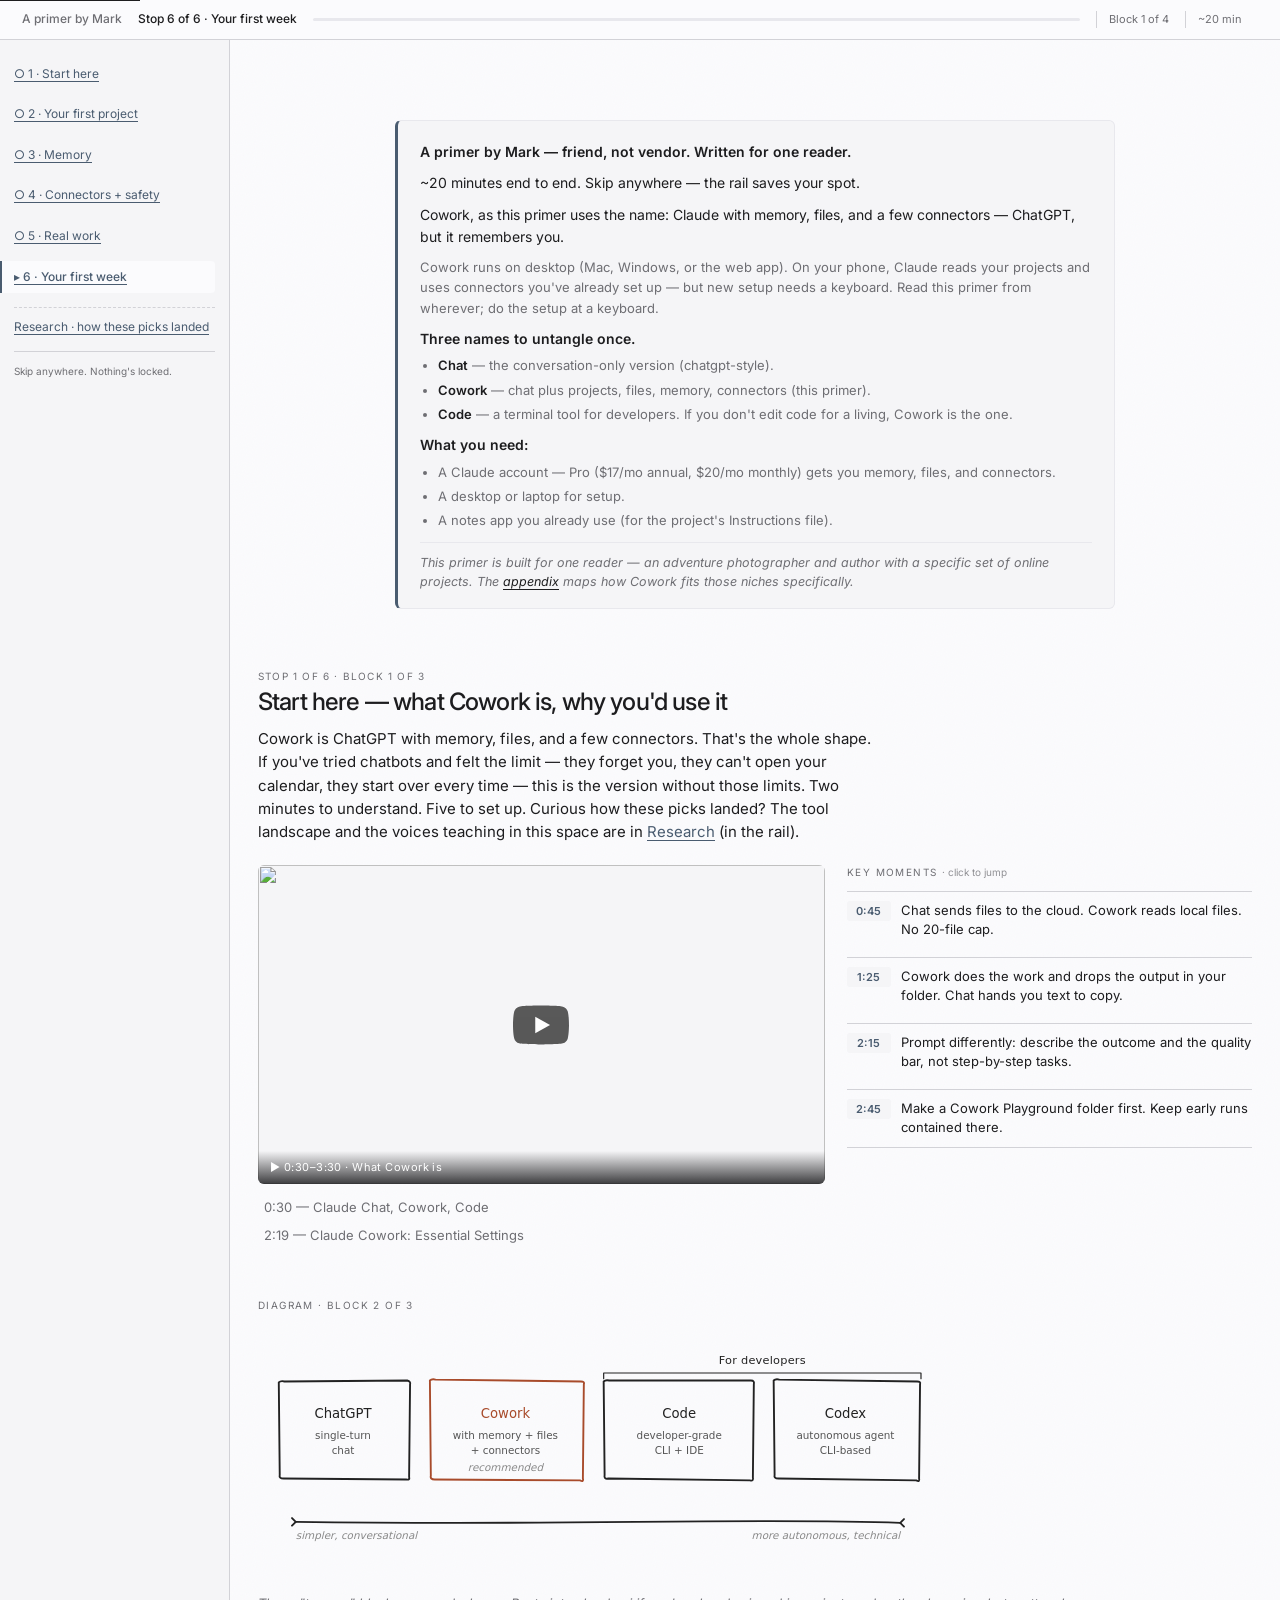
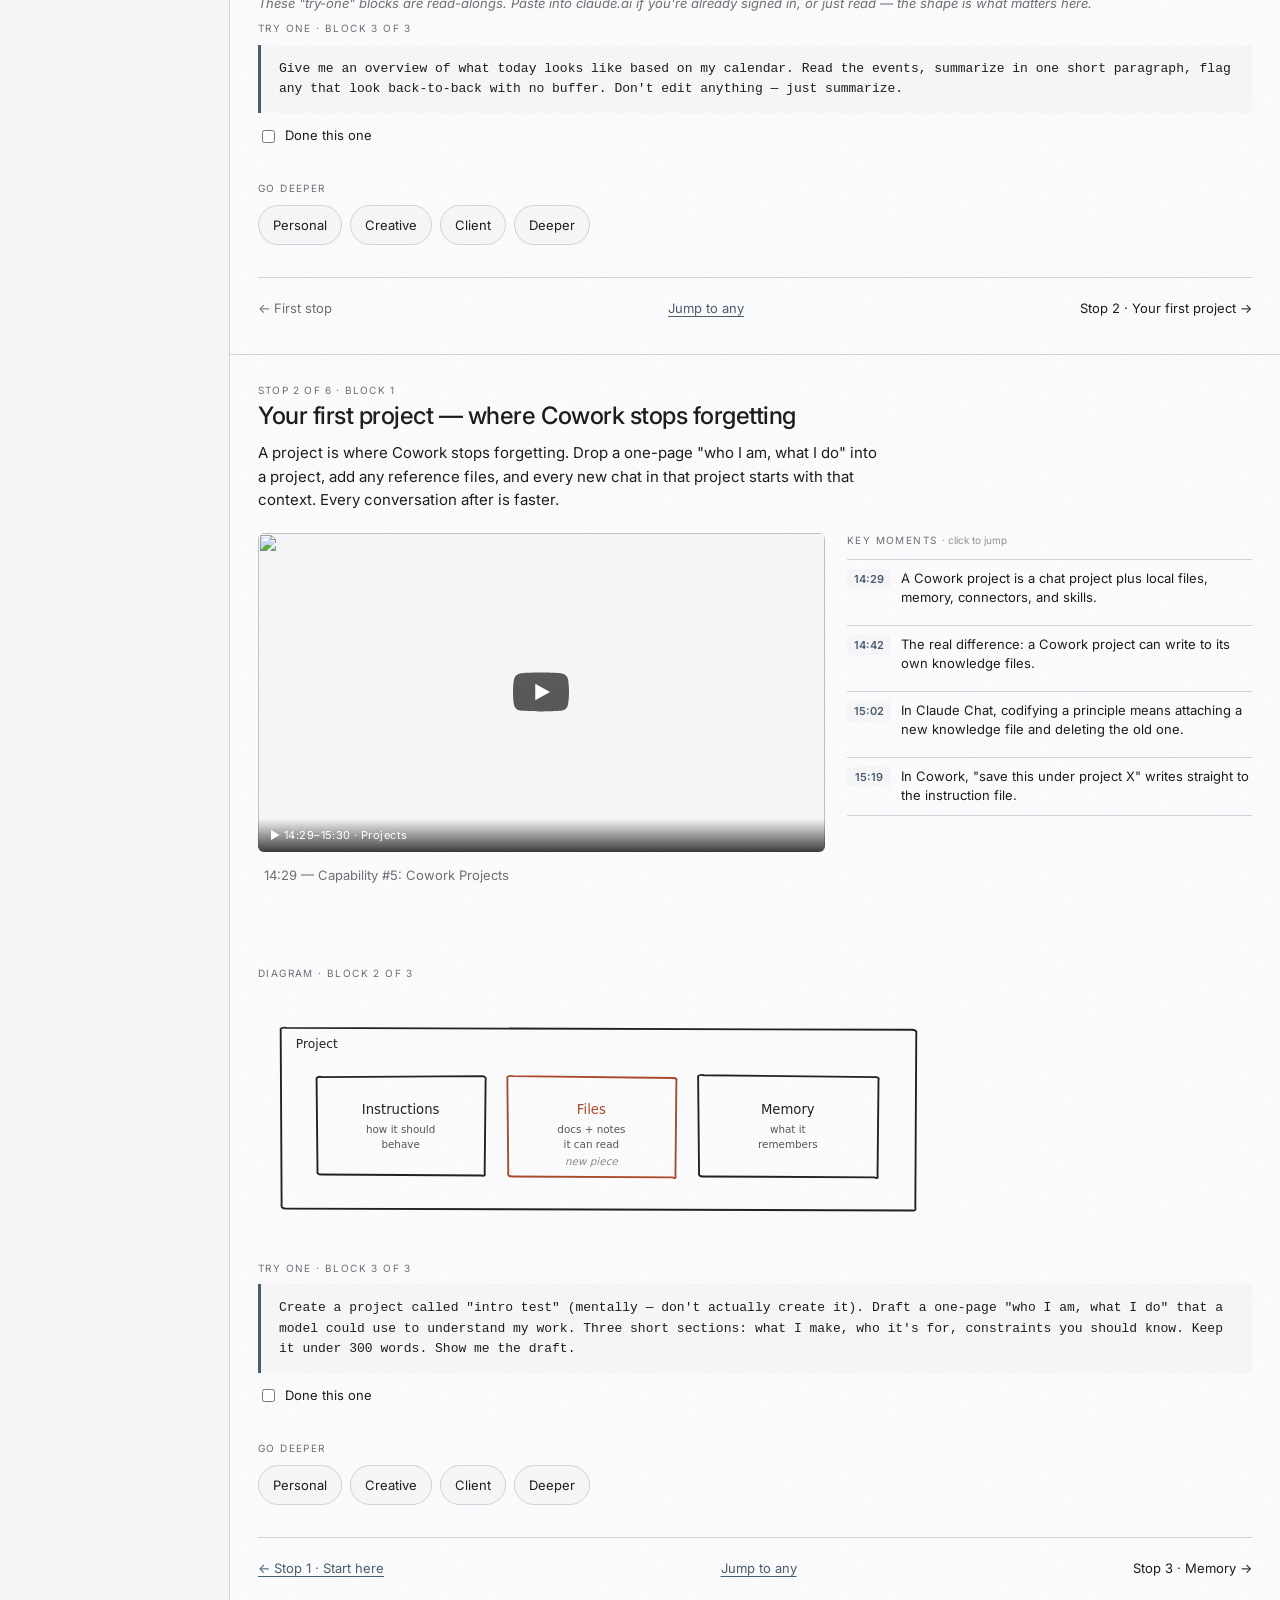
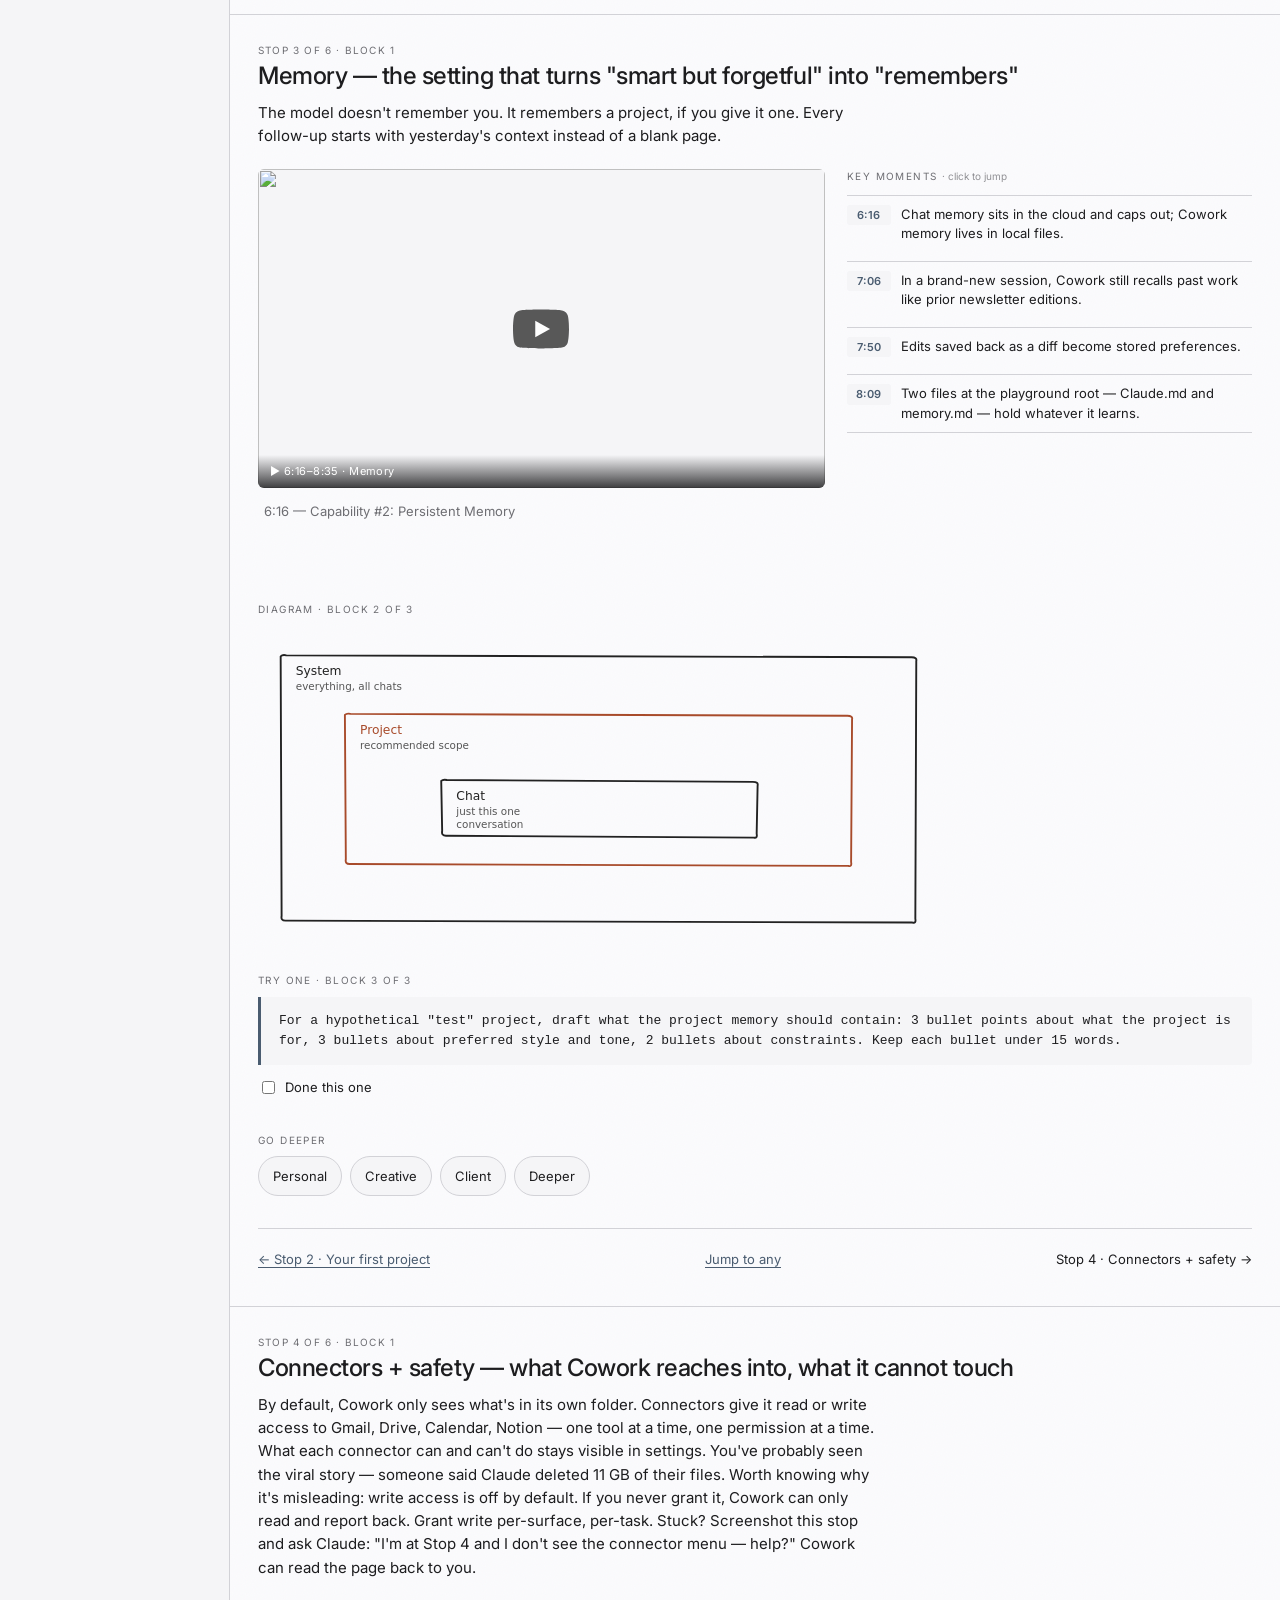
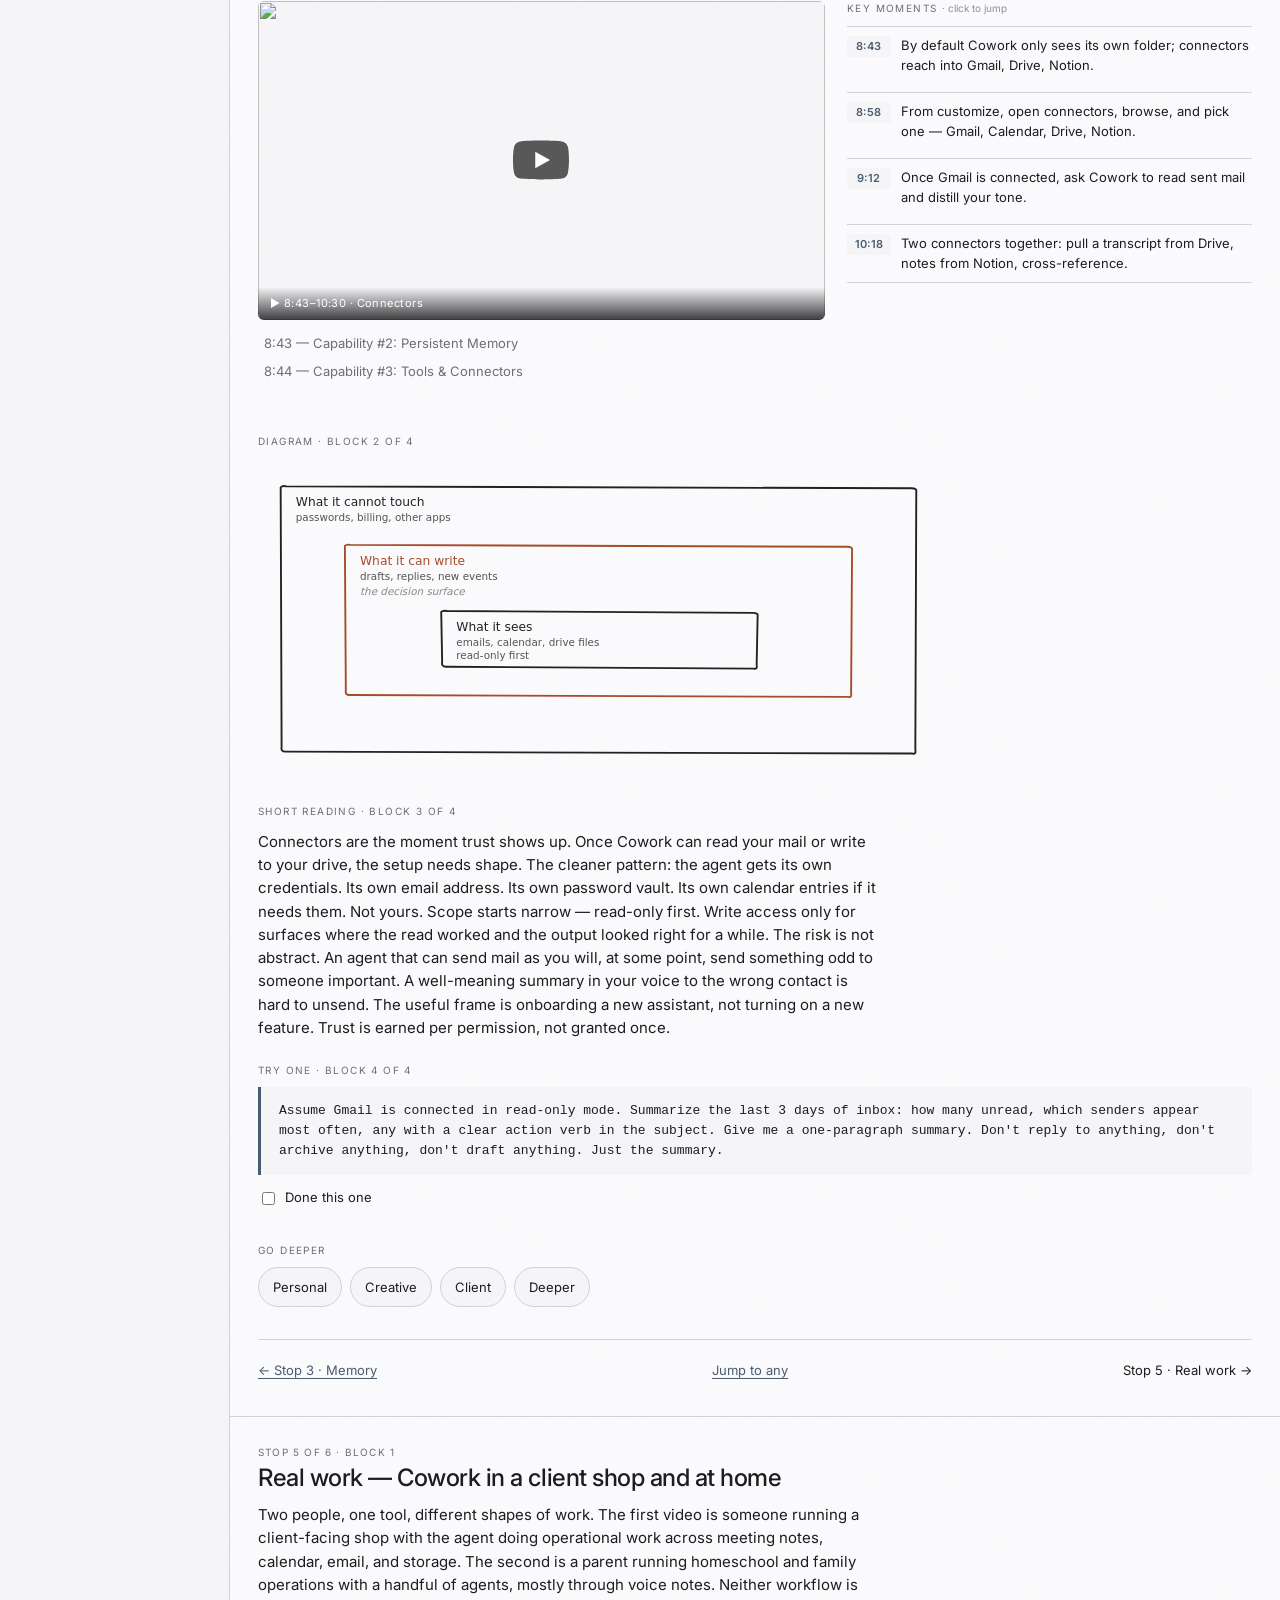
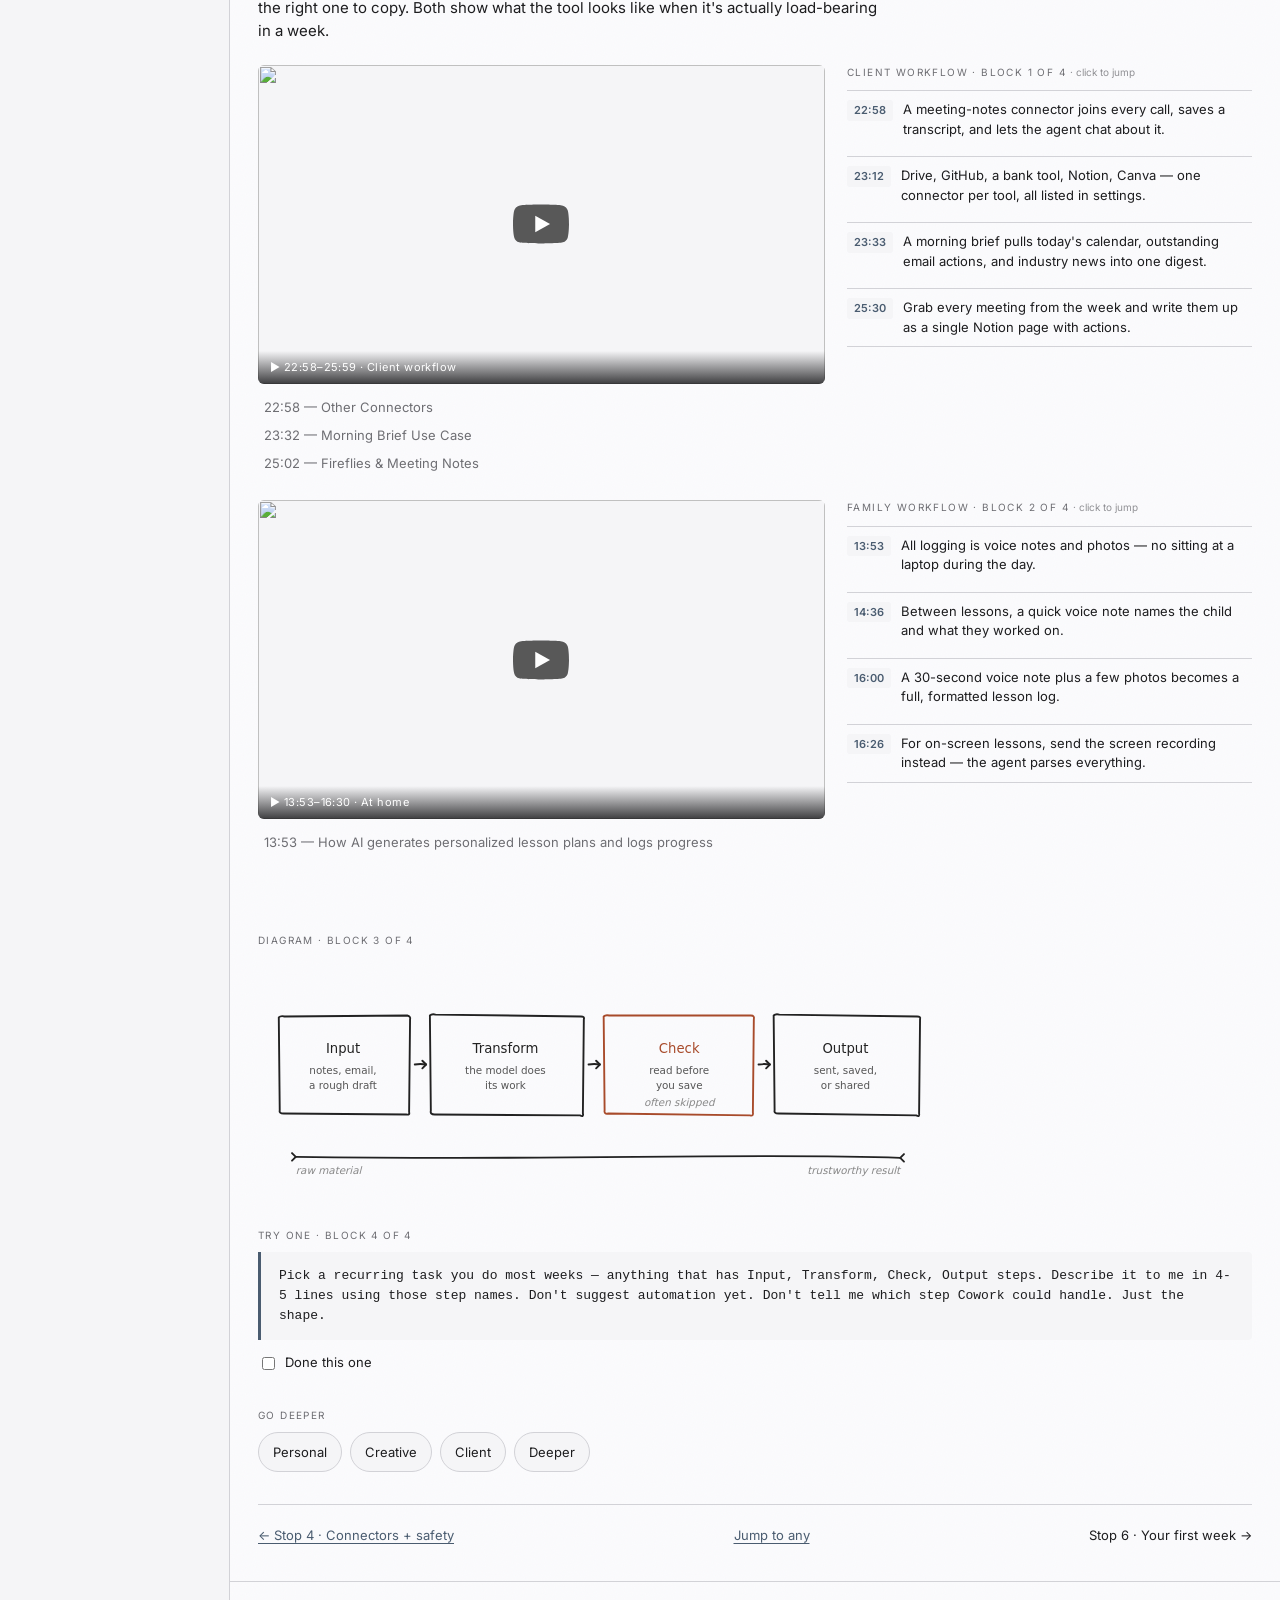
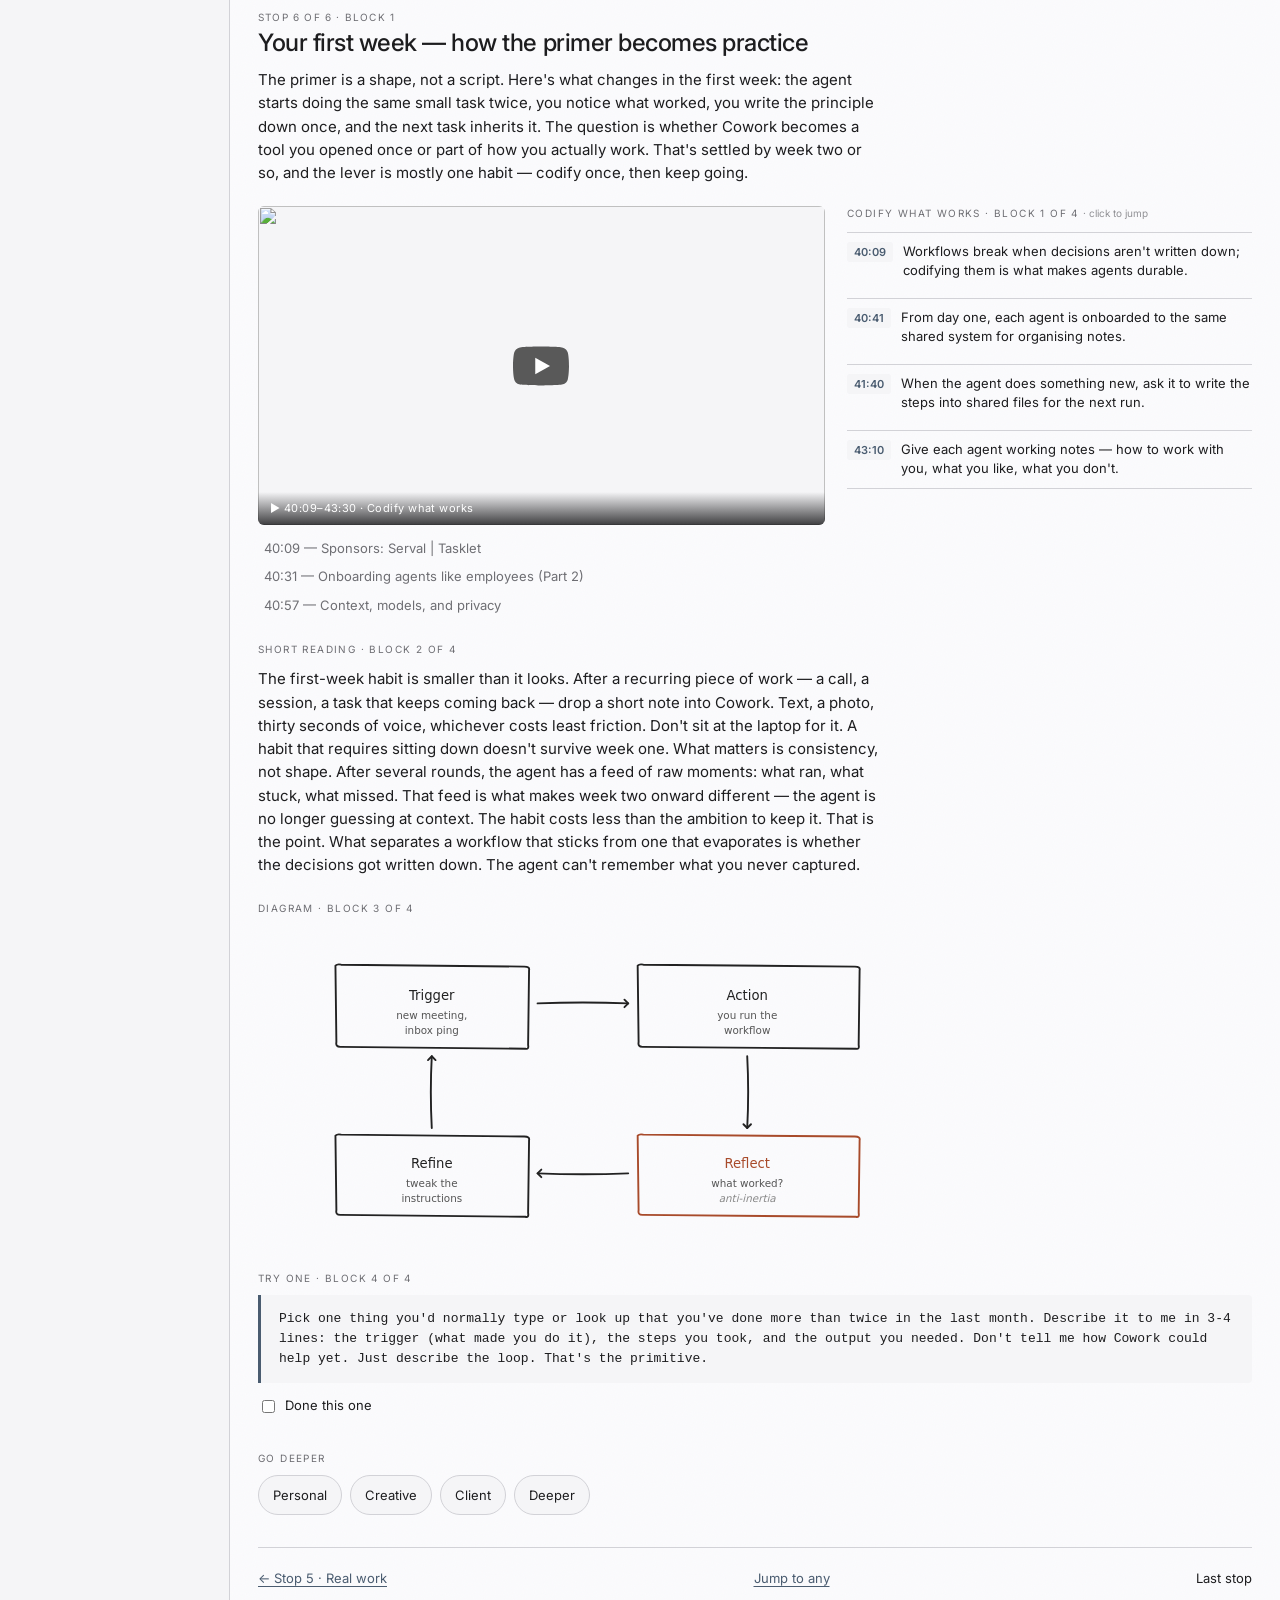
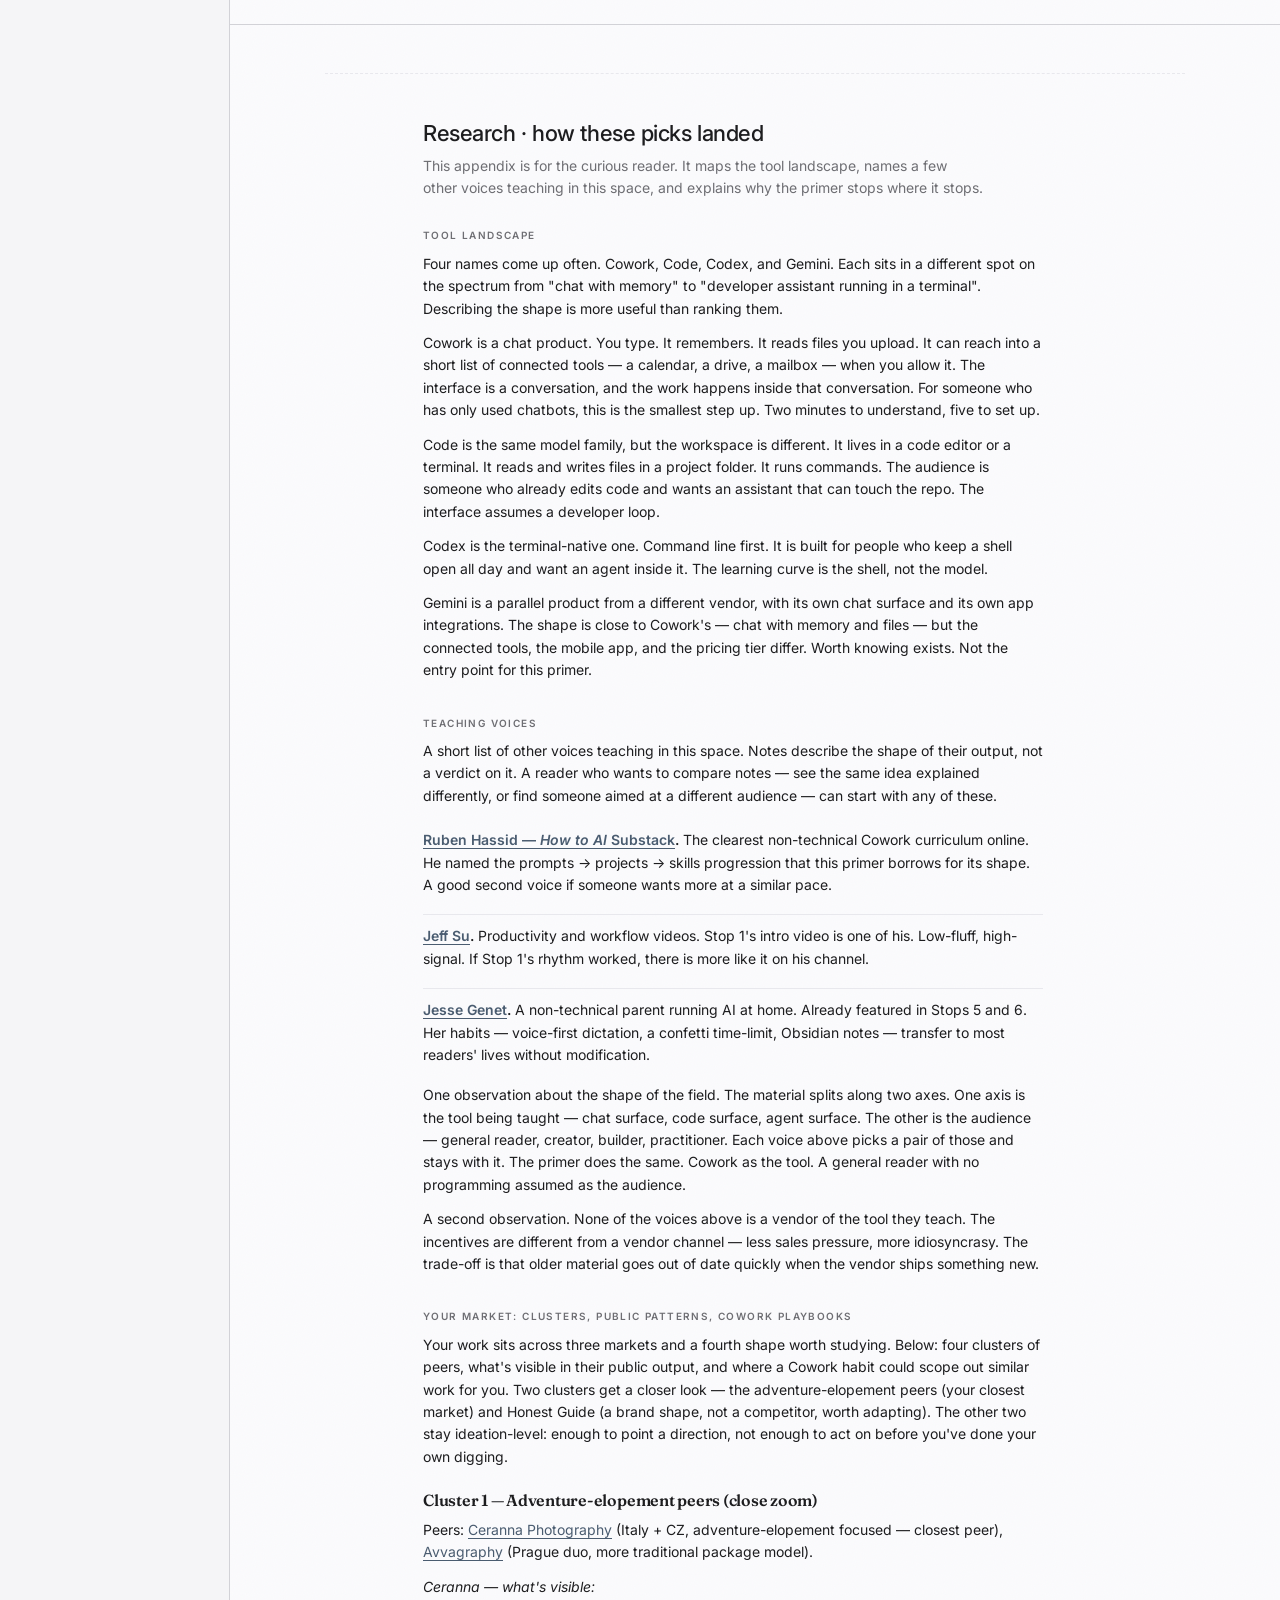
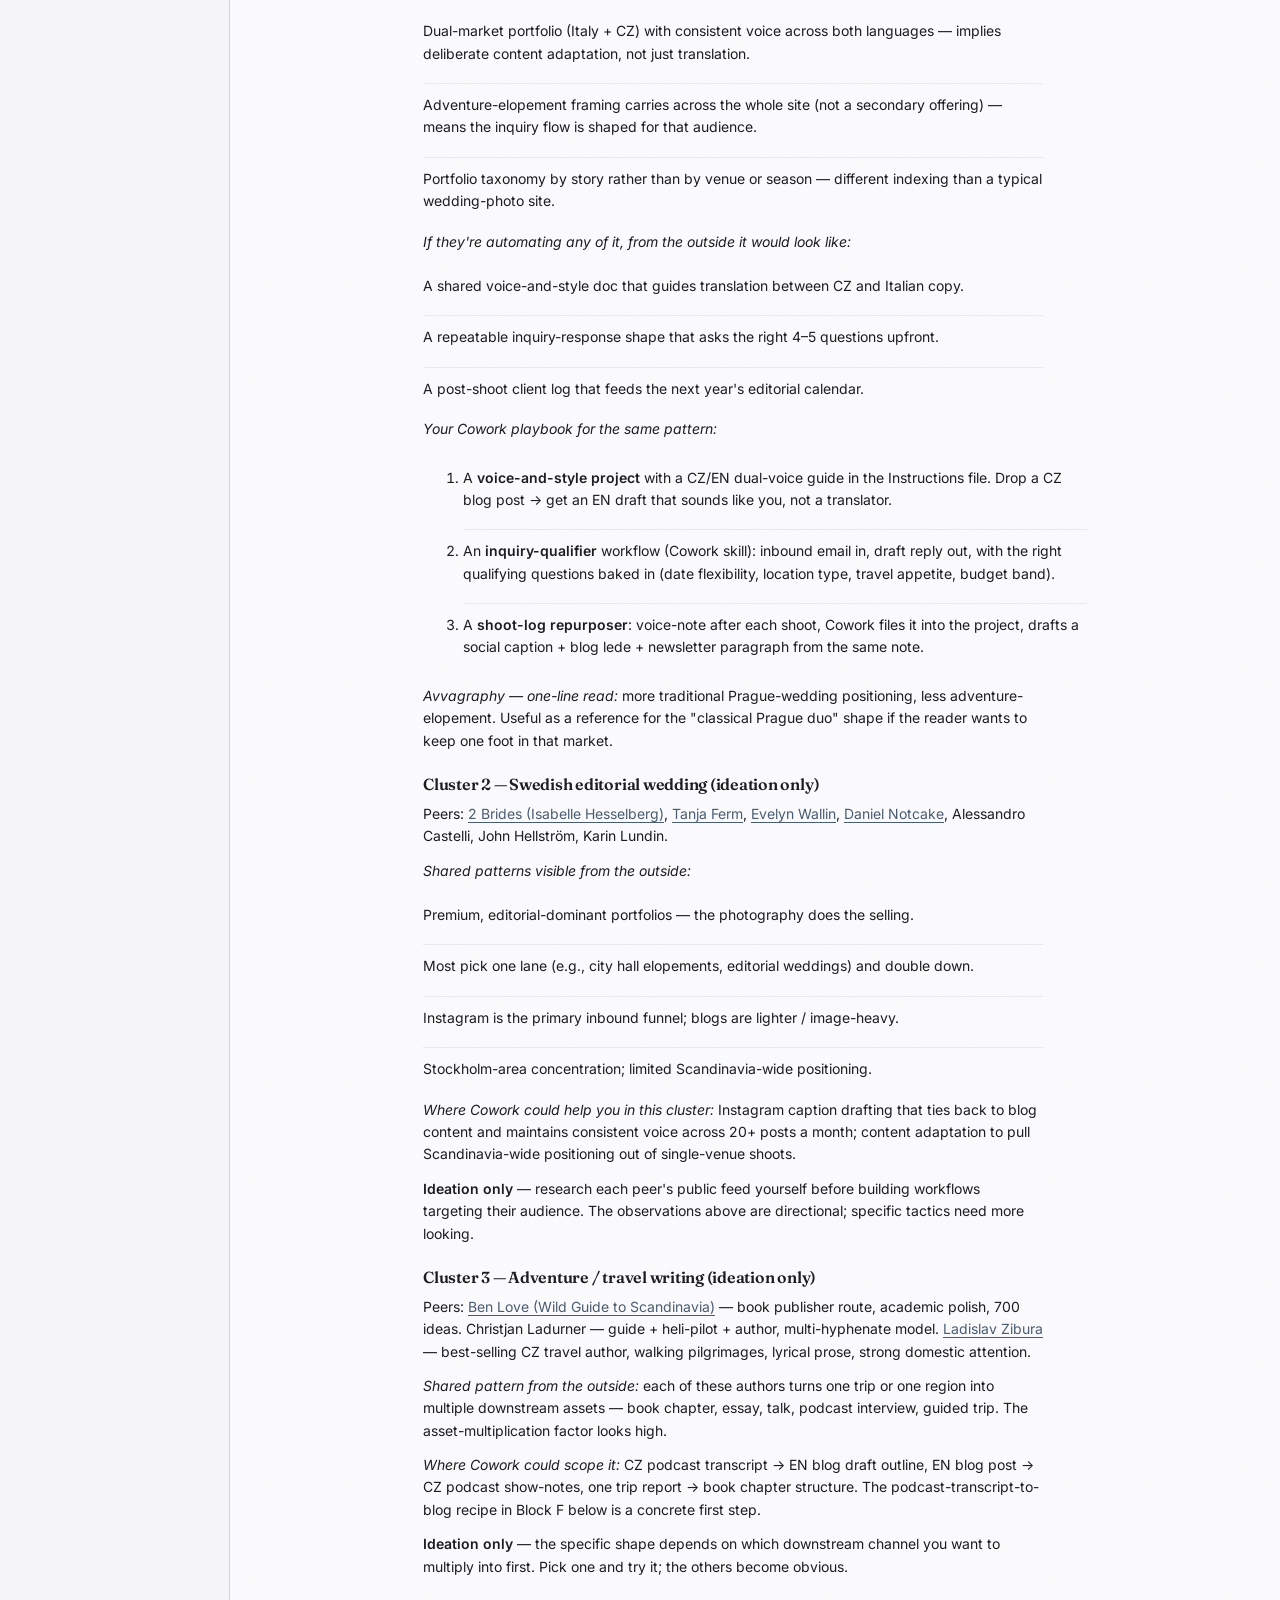
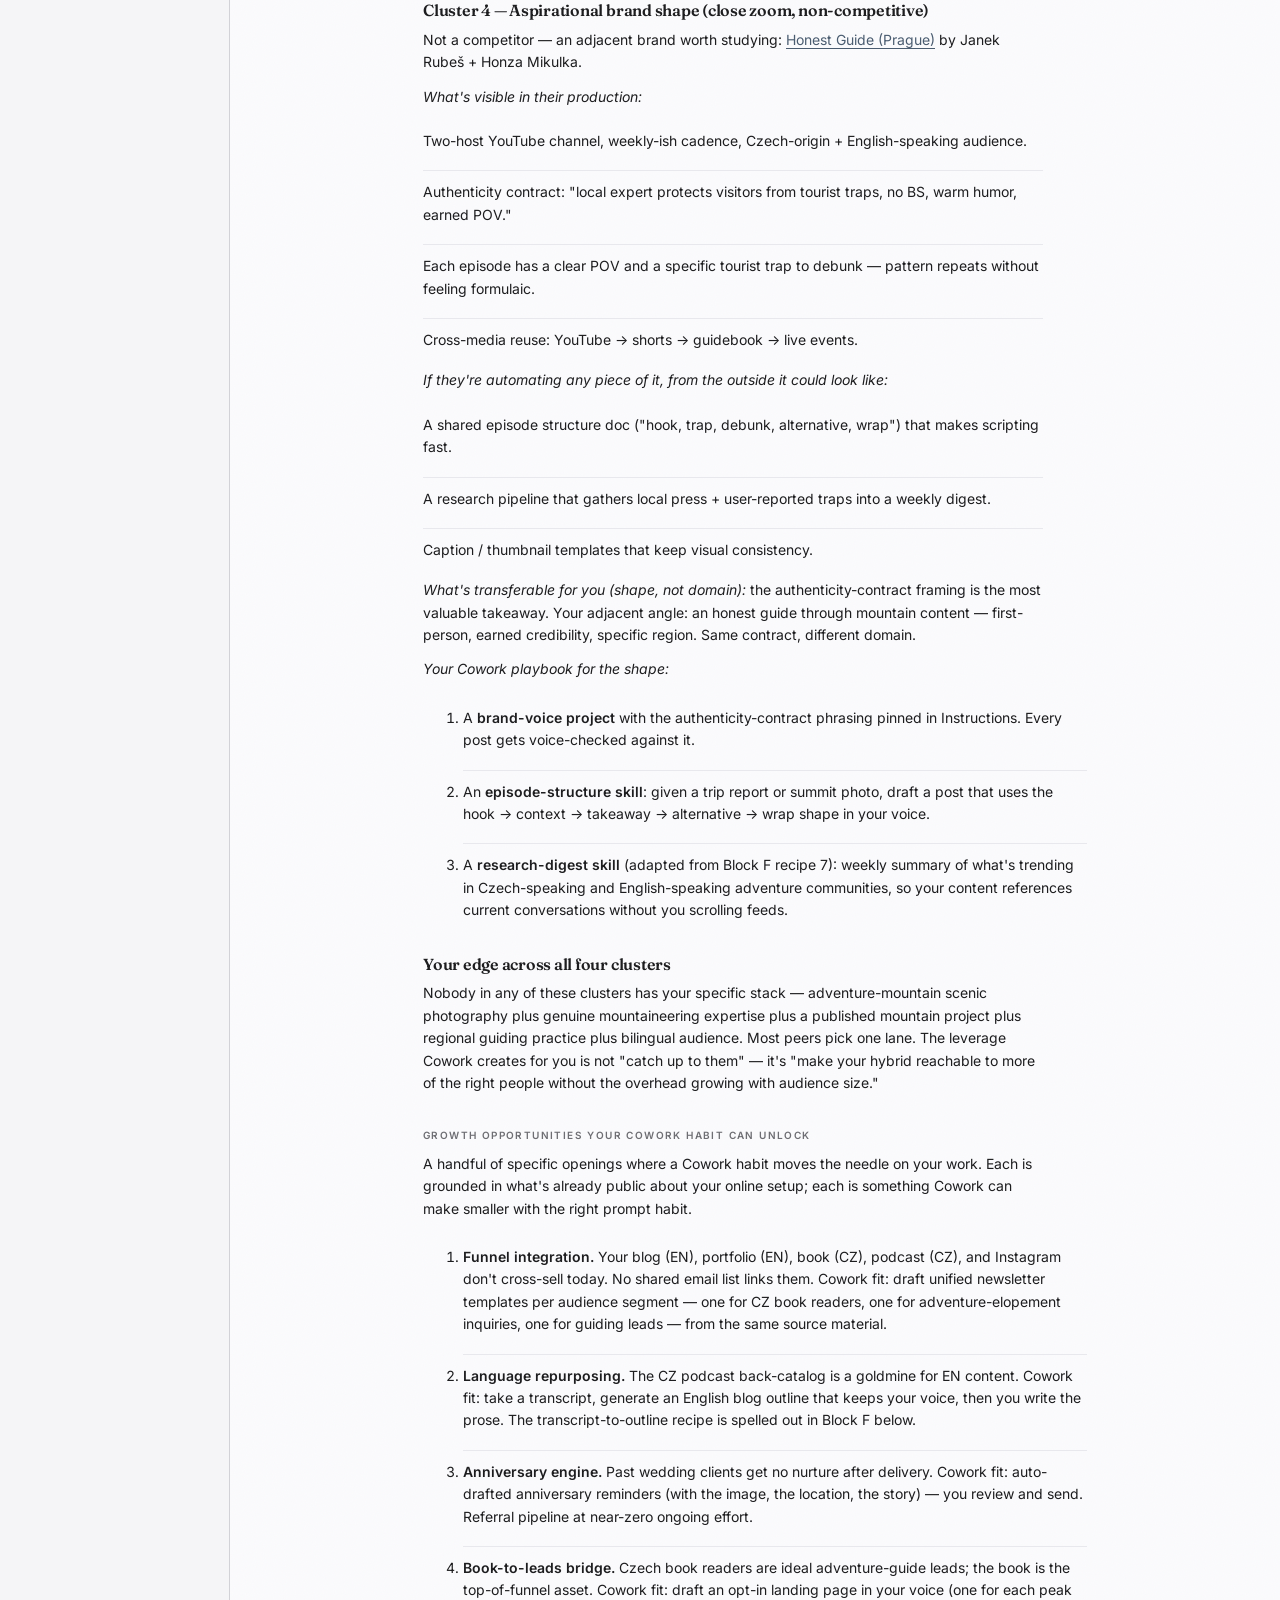
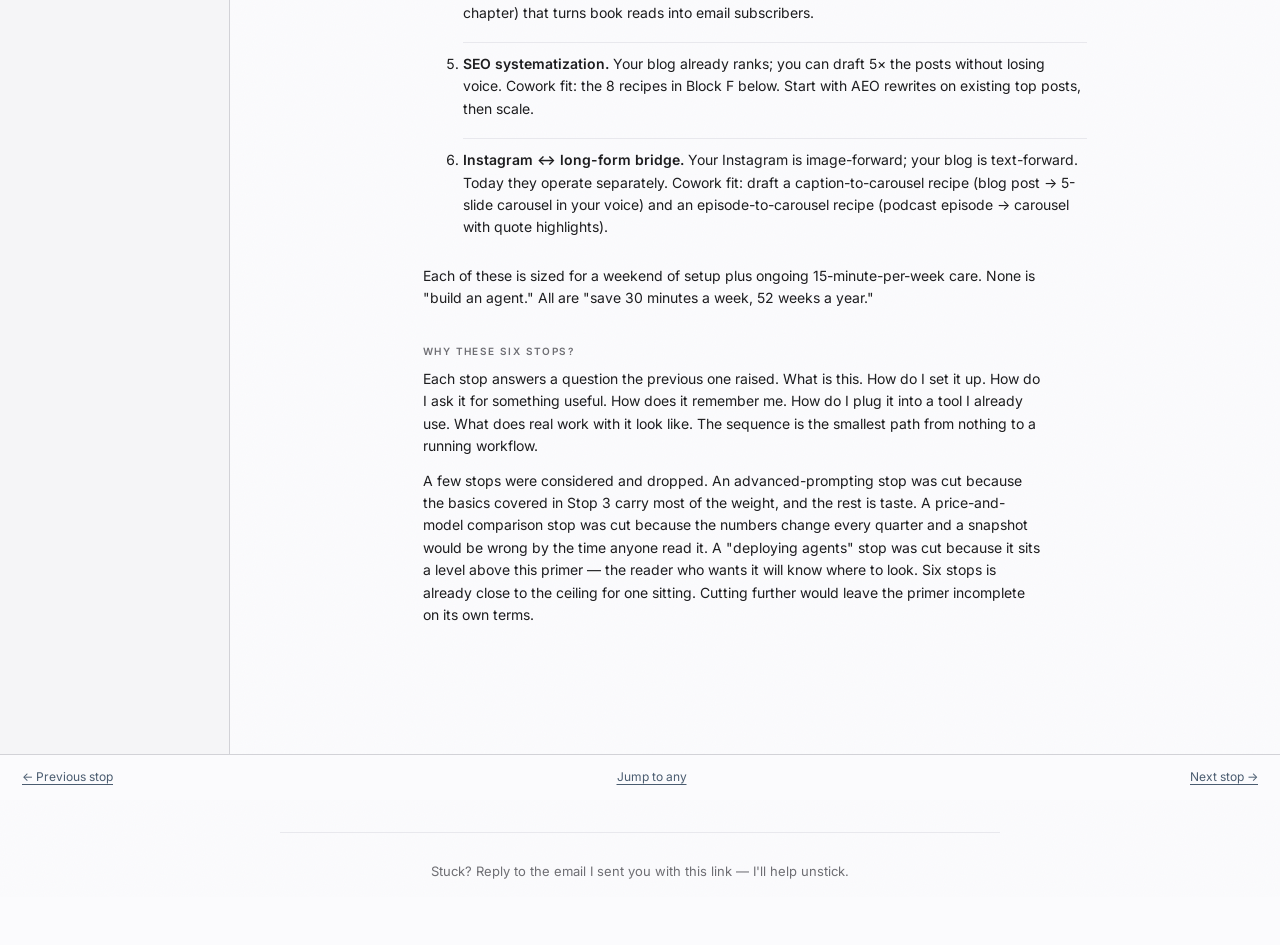
==== index.html @ 550717e7 "feat(C7.5): Block E — 6 growth opportunities (Cowork-fit) Fills research-growth-opportunities stub w" ====
<!DOCTYPE html>
<html lang="en">
<head>
  <meta charset="UTF-8">
  <meta name="viewport" content="width=device-width, initial-scale=1.0">
  <meta name="color-scheme" content="light">
  <meta name="description" content="Notes from Mark for Jay Z on getting started with Claude Cowork and Claude Code.">
  <meta name="robots" content="noindex, nofollow">
  <title>A Calmer Path Into AI Agents — for Jay Z</title>
  <link rel="preconnect" href="https://fonts.googleapis.com">
  <link rel="preconnect" href="https://fonts.gstatic.com" crossorigin>
  <link rel="stylesheet" href="https://fonts.googleapis.com/css2?family=Fraunces:ital,opsz,wght@0,9..144,400;0,9..144,500;0,9..144,600;1,9..144,400&family=Inter:wght@400;500;600&display=swap">
  <style>
    :root {
      /* Palette — Apple-product bright; near-white bg, soft cards, mountain-slate accent */
      --bg: #fbfbfd;              /* Apple marketing bg */
      --bg-inset: #f5f5f7;        /* Apple light card bg */
      --bg-section: #ffffff;
      --ink: #1d1d1f;             /* Apple ink */
      --ink-soft: #424245;
      --muted: #6e6e73;           /* Apple muted */
      --accent: #4a5c70;          /* mountain slate — subtle */
      --accent-2: #8a9eb5;
      --accent-soft: #eef2f6;
      --rule: #d2d2d7;            /* Apple divider */
      --rule-soft: #e8e8ed;
      --warn-bg: #fff6e6;
      --warn-border: #c68628;

      --serif: 'Fraunces', Georgia, serif;
      --sans:  'Inter', -apple-system, BlinkMacSystemFont, 'SF Pro Text', 'Helvetica Neue', Arial, sans-serif;

      --fz-xs: 0.75rem;            /* 12 */
      --fz-sm: 1rem;               /* 16 */
      --fz-md: 1.0625rem;          /* 17 — Apple body */
      --fz-lg: 1.3125rem;          /* 21 */
      --fz-xl: 1.75rem;            /* 28 */
      --fz-2xl: 2.5rem;            /* 40 */
      --fz-3xl: 3.5rem;            /* 56 — section headers */
      --fz-4xl: 5rem;              /* 80 — hero */

      --lh-body: 1.55;
      --lh-tight: 1.05;
      --lh-medium: 1.25;

      --s-1: 0.25rem;
      --s-2: 0.5rem;
      --s-3: 0.75rem;
      --s-4: 1rem;
      --s-5: 1.25rem;
      --s-6: 1.5rem;
      --s-8: 2rem;
      --s-10: 2.5rem;
      --s-12: 3rem;
      --s-14: 3.5rem;
      --s-16: 4rem;
      --s-20: 5rem;
      --s-24: 6rem;

      --w-read: 720px;
      --w-wide: 980px;
      --w-hero: 820px;

      --radius: 12px;
      --radius-lg: 18px;
      --focus-ring: 2px solid var(--accent);

      --shadow-card: 0 1px 2px rgba(0,0,0,0.04), 0 8px 32px rgba(0,0,0,0.04);
      --shadow-hover: 0 2px 4px rgba(0,0,0,0.06), 0 12px 40px rgba(0,0,0,0.06);
    }

    * { box-sizing: border-box; }

    html {
      font-size: 100%;
      -webkit-font-smoothing: antialiased;
      -moz-osx-font-smoothing: grayscale;
    }

    body {
      margin: 0;
      background: var(--bg);
      color: var(--ink);
      font-family: var(--sans);
      font-size: var(--fz-sm);
      line-height: var(--lh-body);
      text-rendering: optimizeLegibility;
      position: relative;
    }
    /* Subtle noise overlay for tactile feel — scoped to avoid capture issues */
    body::before {
      content: '';
      position: absolute;
      inset: 0;
      pointer-events: none;
      z-index: 0;
      opacity: 0.025;
      background-image: url("data:image/svg+xml;utf8,%3Csvg xmlns='http://www.w3.org/2000/svg' width='200' height='200'%3E%3Cfilter id='n'%3E%3CfeTurbulence type='fractalNoise' baseFrequency='0.9' numOctaves='3' /%3E%3C/filter%3E%3Crect width='200' height='200' filter='url(%23n)' /%3E%3C/svg%3E");
    }
    body > * { position: relative; z-index: 1; }

    h1, h2, h3, h4 {
      font-family: var(--sans);
      font-weight: 500;
      line-height: var(--lh-tight);
      margin: 0 0 var(--s-4);
      letter-spacing: -0.015em;
    }
    h1 { font-size: var(--fz-2xl); font-weight: 400; letter-spacing: -0.02em; }
    h2 { font-size: var(--fz-xl); letter-spacing: -0.02em; }
    h3 { font-size: var(--fz-lg); margin-top: var(--s-6); }

    p { margin: 0 0 var(--s-4); }
    a { color: var(--accent); text-decoration: underline; text-underline-offset: 3px; }
    a:hover { text-decoration-thickness: 2px; }
    strong { font-weight: 600; color: var(--ink); }

    ul { margin: 0 0 var(--s-4); padding-left: var(--s-6); }
    li { margin-bottom: var(--s-2); }

    /* Tools list — Start Here "Which agent" */
    .tools-list {
      list-style: none;
      padding: 0;
      margin: var(--s-3) 0 var(--s-4);
      border-top: 1px solid var(--rule-soft);
    }
    .tools-list > li {
      padding: var(--s-4) 0;
      border-bottom: 1px solid var(--rule-soft);
      margin: 0;
    }
    .tools-list > li strong {
      display: inline-block;
      font-family: var(--serif);
      font-weight: 500;
      color: var(--ink);
      font-size: var(--fz-md);
      margin-right: var(--s-2);
    }

    .container {
      max-width: var(--w-read);
      margin: 0 auto;
      padding: 0 var(--s-6);
    }

    :focus-visible { outline: var(--focus-ring); outline-offset: 2px; border-radius: var(--radius); }

    /* Header — Apple-product hero */
    .site-header {
      background: var(--bg);
    }
    .site-header .container {
      padding-top: var(--s-16);
      padding-bottom: var(--s-14);
      max-width: var(--w-hero);
      text-align: center;
    }
    .eyebrow {
      font-size: var(--fz-xs);
      color: var(--muted);
      text-transform: uppercase;
      letter-spacing: 0.14em;
      margin: 0 0 var(--s-6);
      font-weight: 500;
    }
    h1 {
      margin: 0 0 var(--s-6);
      font-weight: 500;
      line-height: 0.98;
      letter-spacing: -0.035em;
      font-size: clamp(2.5rem, 8vw, 5rem);
      font-family: var(--sans);
    }
    h1 em {
      font-family: var(--serif);
      font-style: italic;
      font-weight: 400;
      letter-spacing: -0.02em;
    }
    .tagline {
      font-family: var(--sans);
      font-size: var(--fz-lg);
      color: var(--muted);
      max-width: 42ch;
      margin: 0 auto var(--s-4);
      line-height: 1.35;
      font-weight: 400;
    }
    .dateline {
      display: inline-flex;
      gap: var(--s-3);
      align-items: baseline;
      font-size: var(--fz-xs);
      color: var(--muted);
      text-transform: uppercase;
      letter-spacing: 0.14em;
      margin: var(--s-8) 0 0;
      font-weight: 500;
      padding: var(--s-2) var(--s-4);
      border: 1px solid var(--rule);
      border-radius: 999px;
    }
    .dateline .edition { color: var(--ink); font-weight: 500; }
    .dateline .dot { color: var(--rule); }

    /* Hero photograph — expansive, rounded, editorial caption */
    .hero-figure {
      max-width: var(--w-wide);
      margin: var(--s-12) auto 0;
      padding: 0 var(--s-6);
      position: relative;
    }
    .hero-figure img {
      width: 100%;
      height: auto;
      aspect-ratio: 3 / 2;
      object-fit: cover;
      display: block;
      border-radius: var(--radius-lg);
      box-shadow: 0 4px 16px rgba(0,0,0,0.06), 0 16px 48px rgba(0,0,0,0.08);
    }
    .hero-figure figcaption {
      font-size: var(--fz-xs);
      color: var(--muted);
      text-align: center;
      margin: var(--s-3) 0 0;
      letter-spacing: 0.12em;
      text-transform: uppercase;
      font-weight: 500;
    }
    @media (max-width: 480px) {
      .hero-figure { padding: 0 var(--s-4); margin-top: var(--s-10); }
      .hero-figure img { border-radius: var(--radius); }
    }
    /* Tablist — Apple-style section nav: sticky, subtle, clean */
    .tab-nav {
      background: rgba(251, 251, 253, 0.85);
      backdrop-filter: saturate(180%) blur(20px);
      -webkit-backdrop-filter: saturate(180%) blur(20px);
      border-top: 1px solid var(--rule-soft);
      border-bottom: 1px solid var(--rule-soft);
      position: sticky;
      top: 0;
      z-index: 10;
    }
    .tabs {
      display: flex;
      gap: 0;
      overflow-x: auto;
      scrollbar-width: none;
      -ms-overflow-style: none;
      -webkit-overflow-scrolling: touch;
      padding: 0 var(--s-6);
      max-width: var(--w-wide);
      margin: 0 auto;
      justify-content: center;
    }
    .tabs::-webkit-scrollbar { display: none; }
    .tabs [role="tab"] {
      font-family: var(--sans);
      font-size: var(--fz-xs);
      font-weight: 400;
      color: var(--muted);
      background: transparent;
      border: none;
      padding: var(--s-4) var(--s-5);
      margin: 0;
      cursor: pointer;
      white-space: nowrap;
      min-height: 44px;
      position: relative;
      transition: color 150ms ease;
    }
    .tabs [role="tab"]:hover { color: var(--ink); }
    .tabs [role="tab"][aria-selected="true"] {
      color: var(--ink);
      font-weight: 500;
    }
    .tabs [role="tab"][aria-selected="true"]::after {
      content: '';
      position: absolute;
      left: var(--s-5);
      right: var(--s-5);
      bottom: -1px;
      height: 2px;
      background: var(--ink);
      border-radius: 2px;
    }

    /* Panels */
    main { padding: var(--s-14) 0 var(--s-16); }
    .panel[hidden] { display: none; }
    .panel h2 {
      font-size: clamp(2rem, 5vw, var(--fz-3xl));
      letter-spacing: -0.02em;
      line-height: 1.05;
      margin: 0 0 var(--s-4);
      font-weight: 500;
    }
    .placeholder {
      color: var(--muted);
      font-style: italic;
      padding: var(--s-8) 0;
    }

    /* Start Here specifics */
    .peer-footer {
      margin-top: var(--s-4);
      padding: var(--s-4) var(--s-5);
      border-left: 3px solid var(--rule);
      background: var(--accent-soft);
      font-size: var(--fz-sm);
      color: var(--muted);
    }
    .peer-footer a { color: var(--accent); }
    .cta { margin-top: var(--s-5); }
    .cta-link {
      display: inline-flex;
      align-items: center;
      gap: var(--s-2);
      font-family: var(--sans);
      font-weight: 500;
      font-size: var(--fz-md);
      color: white;
      background: var(--ink);
      text-decoration: none;
      padding: var(--s-3) var(--s-6);
      border-radius: 999px;
      transition: transform 200ms cubic-bezier(0.25, 0.46, 0.45, 0.94), box-shadow 200ms ease, background 200ms ease;
    }
    .cta-link::after {
      content: '→';
      display: inline-block;
      transition: transform 200ms ease;
    }
    .cta-link:hover {
      transform: translateY(-1px);
      background: var(--ink-soft);
      box-shadow: 0 8px 24px rgba(0,0,0,0.12);
    }
    .cta-link:hover::after { transform: translate(4px, 0); }

    /* Win cards (Slice 2) */
    .win-intro {
      margin-bottom: var(--s-6);
    }
    .win-intro h2 { margin-bottom: var(--s-3); }
    .win-intro p { font-size: var(--fz-md); color: var(--muted); max-width: 56ch; }

    .win {
      padding: var(--s-10) 0 var(--s-12);
      border-bottom: 1px solid var(--rule-soft);
    }
    .win:last-of-type { border-bottom: none; }
    .win-head { margin-bottom: var(--s-6); }
    .win-meta {
      font-size: var(--fz-xs);
      color: var(--muted);
      letter-spacing: 0.02em;
      margin: 0 0 var(--s-3);
      font-weight: 500;
    }
    .win-num { font-weight: 600; color: var(--ink); }
    .win-head h3 {
      margin-top: 0;
      font-size: clamp(1.5rem, 3.5vw, 2.25rem);
      letter-spacing: -0.02em;
      line-height: 1.15;
      font-weight: 500;
    }
    .win-what, .win-why { margin-bottom: var(--s-3); font-size: var(--fz-md); }

    /* Focus picker */
    .focus-picker {
      border: none;
      padding: var(--s-3) var(--s-4);
      margin: 0 0 var(--s-5);
      background: var(--accent-soft);
      border-radius: var(--radius);
      display: flex;
      flex-wrap: wrap;
      gap: var(--s-3);
      align-items: center;
    }
    .focus-picker legend {
      padding: 0;
      font-size: var(--fz-xs);
      color: var(--muted);
      text-transform: uppercase;
      letter-spacing: 0.06em;
      font-weight: 500;
      margin-right: var(--s-3);
    }
    .focus-picker label {
      display: inline-flex;
      align-items: center;
      gap: var(--s-2);
      cursor: pointer;
      font-size: var(--fz-sm);
      padding: var(--s-1) var(--s-2);
      min-height: 32px;
    }
    .focus-picker input[type="radio"] {
      accent-color: var(--accent);
      width: 16px; height: 16px;
    }

    /* Focus content + single-prompt */
    .focus-content, .single-prompt {
      border-left: 2px solid var(--rule);
      padding-left: var(--s-5);
      margin-bottom: var(--s-4);
    }
    .focus-content h4, .single-prompt h4 {
      font-family: var(--sans);
      font-size: var(--fz-xs);
      text-transform: uppercase;
      letter-spacing: 0.06em;
      color: var(--muted);
      font-weight: 600;
      margin: var(--s-4) 0 var(--s-2);
    }
    .focus-content h4:first-child, .single-prompt h4:first-child { margin-top: 0; }

    /* Prompt block — clean rounded card, Apple style */
    .prompt-wrap {
      position: relative;
      margin: var(--s-3) 0 var(--s-5);
      background: var(--bg-inset);
      border: 1px solid var(--rule-soft);
      border-radius: var(--radius);
      overflow: hidden;
      transition: border-color 200ms ease;
    }
    .prompt-wrap:hover { border-color: var(--rule); }
    .prompt {
      font-family: ui-monospace, SFMono-Regular, Menlo, monospace;
      font-size: 0.9375rem;
      line-height: 1.6;
      white-space: pre-wrap;
      background: transparent;
      border: none;
      border-radius: 0;
      padding: var(--s-5);
      padding-right: 88px;
      overflow-x: auto;
      margin: 0;
      color: var(--ink);
    }
    .copy-btn {
      position: absolute;
      top: var(--s-3);
      right: var(--s-3);
      font-family: var(--sans);
      font-size: var(--fz-xs);
      font-weight: 500;
      color: var(--ink);
      background: var(--bg-section);
      border: 1px solid var(--rule);
      border-radius: 999px;
      padding: 6px 14px;
      cursor: pointer;
      min-height: 30px;
      transition: all 150ms ease;
      box-shadow: 0 1px 2px rgba(0,0,0,0.03);
    }
    .copy-btn:hover {
      background: var(--ink);
      color: white;
      border-color: var(--ink);
    }

    /* Win footer */
    .win-foot {
      margin-top: var(--s-5);
      display: flex;
      flex-direction: column;
      gap: var(--s-3);
    }
    .win-foot .checkbox {
      display: inline-flex;
      align-items: center;
      gap: var(--s-2);
      cursor: pointer;
      font-size: var(--fz-sm);
      min-height: 32px;
    }
    .win-foot .checkbox input {
      accent-color: var(--accent);
      width: 18px; height: 18px;
    }
    .win-foot .reflection {
      display: flex;
      flex-direction: column;
      gap: var(--s-2);
    }
    .win-foot .reflection span {
      font-size: var(--fz-xs);
      color: var(--muted);
      text-transform: uppercase;
      letter-spacing: 0.06em;
      font-weight: 500;
    }
    .win-foot textarea {
      font-family: var(--sans);
      font-size: var(--fz-sm);
      padding: var(--s-3);
      border: 1px solid var(--rule);
      border-radius: var(--radius);
      background: #fff;
      resize: vertical;
      min-height: 44px;
      color: var(--ink);
      line-height: 1.5;
    }

    /* Chapters table (Win 1) — per-row checkboxes */
    .chapters { margin: var(--s-5) 0 var(--s-6); }
    .chapters h4 {
      font-family: var(--sans);
      font-size: var(--fz-xs);
      letter-spacing: 0.06em;
      color: var(--muted);
      font-weight: 600;
      text-transform: uppercase;
      margin: 0 0 var(--s-3);
    }
    .chapters-list {
      list-style: none;
      padding: 0;
      margin: 0;
      border-top: 1px solid var(--rule-soft);
    }
    .chapters-list > li {
      display: grid;
      grid-template-columns: 24px 56px 1fr 1.2fr;
      gap: var(--s-3);
      align-items: start;
      padding: var(--s-3) 0;
      border-bottom: 1px solid var(--rule-soft);
      font-size: var(--fz-sm);
      color: var(--ink-soft);
      transition: background 120ms ease;
    }
    .chapters-list > li:hover { background: var(--bg-inset); }
    .chapters-list > li.done { color: var(--muted); }
    .chapters-list > li.done .ch-title { text-decoration: line-through; text-decoration-color: var(--rule); }
    .chapters-list input[type="checkbox"] {
      margin: 3px 0 0;
      width: 18px;
      height: 18px;
      accent-color: var(--ink);
      cursor: pointer;
    }
    .chapters-list .ch-time {
      font-variant-numeric: tabular-nums;
      color: var(--muted);
      font-family: ui-monospace, SFMono-Regular, Menlo, monospace;
      font-size: 0.8125rem;
    }
    .chapters-list .ch-time a { color: var(--accent); text-decoration: none; border-bottom: 1px solid transparent; }
    .chapters-list .ch-time a:hover { border-bottom-color: var(--accent); }
    .chapters-list .ch-title { color: var(--ink); font-weight: 500; }
    .chapters-list .ch-note { color: var(--muted); font-size: var(--fz-sm); }
    .chapters-note { font-size: var(--fz-xs); color: var(--muted); margin-top: var(--s-3); }
    @media (max-width: 520px) {
      .chapters-list > li {
        grid-template-columns: 24px 1fr;
        grid-template-areas: 'check title' 'check note' 'check time';
        row-gap: var(--s-1);
      }
      .chapters-list input[type="checkbox"] { grid-area: check; }
      .chapters-list .ch-time { grid-area: time; font-size: 0.75rem; }
      .chapters-list .ch-title { grid-area: title; }
      .chapters-list .ch-note { grid-area: note; }
    }

    /* Quick Magic — hook grid */
    .quick-magic {
      margin: var(--s-14) 0 var(--s-12);
    }
    .quick-magic h3 {
      font-family: var(--serif);
      font-size: clamp(1.5rem, 4vw, 2.25rem);
      letter-spacing: -0.02em;
      line-height: 1.1;
      margin: 0 0 var(--s-3);
      font-weight: 500;
    }
    .quick-lead {
      color: var(--muted);
      font-size: var(--fz-md);
      max-width: 48ch;
      margin: 0 0 var(--s-8);
    }
    .quick-grid {
      display: grid;
      grid-template-columns: repeat(2, 1fr);
      gap: var(--s-3);
    }
    .quick-card {
      background: var(--bg-section);
      border: 1px solid var(--rule-soft);
      border-radius: var(--radius-lg);
      padding: var(--s-6);
      transition: transform 200ms ease, box-shadow 200ms ease, border-color 200ms ease;
      cursor: default;
      box-shadow: 0 1px 2px rgba(0,0,0,0.02);
    }
    .quick-card:hover {
      transform: translateY(-3px);
      box-shadow: var(--shadow-card);
      border-color: var(--rule);
    }
    .quick-duration {
      font-size: var(--fz-xs);
      color: var(--accent);
      letter-spacing: 0.02em;
      margin: 0 0 var(--s-2);
      font-weight: 500;
    }
    .quick-card h4 {
      font-family: var(--serif);
      font-size: var(--fz-lg);
      margin: 0 0 var(--s-2);
      letter-spacing: -0.01em;
      line-height: 1.2;
      font-weight: 500;
      color: var(--ink);
    }
    .quick-card p {
      color: var(--ink-soft);
      font-size: var(--fz-sm);
      line-height: 1.55;
      margin: 0 0 var(--s-3);
    }
    .quick-tag {
      font-size: 0.6875rem;
      letter-spacing: 0.12em;
      color: var(--muted);
      margin: 0 !important;
      font-weight: 500;
      text-transform: uppercase;
    }
    @media (max-width: 540px) {
      .quick-grid { grid-template-columns: 1fr; }
    }

    /* Going Further */
    details.going-further {
      margin: var(--s-8) 0 0;
      border: 1px solid var(--rule);
      border-radius: var(--radius);
      background: #fff;
    }
    details.going-further summary {
      padding: var(--s-4);
      cursor: pointer;
      font-family: var(--sans);
      font-weight: 600;
      color: var(--ink);
      list-style: none;
    }
    details.going-further summary::-webkit-details-marker { display: none; }
    details.going-further summary::before {
      content: '▸';
      color: var(--accent);
      display: inline-block;
      margin-right: var(--s-2);
    }
    details.going-further[open] summary::before { content: '▾'; }
    .going-further-body { padding: 0 var(--s-4) var(--s-5); }
    .going-further-body h4 {
      font-family: var(--sans);
      font-size: var(--fz-sm);
      text-transform: uppercase;
      letter-spacing: 0.06em;
      color: var(--muted);
      font-weight: 600;
      margin-top: var(--s-4);
    }

    /* Warn block */
    .warn {
      border-left: 3px solid var(--warn-border);
      background: var(--warn-bg);
      padding: var(--s-3) var(--s-4);
      margin: var(--s-4) 0 0;
      font-size: var(--fz-sm);
    }

    .muted { color: var(--muted); font-style: italic; }

    .sr-only {
      position: absolute;
      width: 1px; height: 1px;
      padding: 0; margin: -1px;
      overflow: hidden;
      clip: rect(0, 0, 0, 0);
      white-space: nowrap;
      border: 0;
    }

    /* Slice 3 — Setup steps */
    .setup-steps {
      list-style: none;
      padding: 0;
      margin: var(--s-5) 0 0;
    }
    .setup-steps > .step {
      padding: var(--s-5) 0 var(--s-6);
      border-bottom: 1px solid var(--rule);
    }
    .setup-steps > .step:last-of-type { border-bottom: none; }
    .setup-steps > .step > h3 { margin-top: 0; margin-bottom: var(--s-3); }
    .setup-steps .fine-print { font-size: var(--fz-xs); margin-top: var(--s-2); }

    .perspective {
      margin: var(--s-3) 0;
      padding: var(--s-3) var(--s-4);
      background: var(--accent-soft);
      border-radius: var(--radius);
    }
    .perspective > summary {
      cursor: pointer;
      list-style: none;
      font-family: var(--sans);
      font-size: var(--fz-sm);
    }
    .perspective > summary::-webkit-details-marker { display: none; }
    .perspective > summary::before {
      content: '▸';
      color: var(--accent);
      margin-right: var(--s-2);
    }
    .perspective[open] > summary::before { content: '▾'; }
    .perspective > p { margin: var(--s-3) 0 0; font-size: var(--fz-sm); }

    .setup-steps > .step.collapsed > details > summary {
      font-family: var(--serif);
      font-size: var(--fz-lg);
      font-weight: 500;
      color: var(--ink);
      cursor: pointer;
      list-style: none;
      line-height: var(--lh-tight);
      letter-spacing: -0.01em;
    }
    .setup-steps > .step.collapsed > details > summary::-webkit-details-marker { display: none; }
    .setup-steps > .step.collapsed > details > summary::before {
      content: '▸';
      color: var(--accent);
      margin-right: var(--s-2);
      font-size: 1em;
    }
    .setup-steps > .step.collapsed > details[open] > summary::before { content: '▾'; }
    .setup-steps > .step.collapsed > details > p { margin-top: var(--s-3); }

    .setup-steps .step > details > summary {
      cursor: pointer;
      font-family: var(--sans);
      font-weight: 600;
      color: var(--ink);
      list-style: none;
      padding: var(--s-2) 0;
    }
    .setup-steps .step > details > summary::-webkit-details-marker { display: none; }
    .setup-steps .step > details > summary::before {
      content: '▸';
      color: var(--accent);
      margin-right: var(--s-2);
    }
    .setup-steps .step > details[open] > summary::before { content: '▾'; }

    /* Slice 3 — Recipes */
    .recipe {
      padding: var(--s-6) 0 var(--s-8);
      border-bottom: 1px solid var(--rule);
    }
    .recipe:last-of-type { border-bottom: none; }
    .recipe > h3 { margin-top: 0; }
    .recipe .goal, .recipe .saves { margin-bottom: var(--s-2); }
    .not-to-automate {
      margin-top: var(--s-4);
      padding: var(--s-3) var(--s-4);
      background: var(--warn-bg);
      border-left: 3px solid var(--warn-border);
      border-radius: var(--radius);
      font-size: var(--fz-sm);
    }
    .not-to-automate > p { margin-bottom: var(--s-2); }
    .not-to-automate ul { margin: 0; padding-left: var(--s-5); }

    /* Slice 3 — Tips + Worries */
    .worries { margin: var(--s-4) 0; }
    .worries dt {
      font-family: var(--serif);
      font-style: italic;
      color: var(--ink);
      font-size: var(--fz-md);
      margin-top: var(--s-5);
    }
    .worries dt:first-of-type { margin-top: 0; }
    .worries dd {
      margin: var(--s-2) 0 0;
      padding-left: var(--s-4);
      border-left: 2px solid var(--rule);
    }

    .jesse-patterns {
      list-style: none;
      padding: 0;
      margin: var(--s-4) 0 0;
    }
    .jesse-patterns > li {
      padding: var(--s-6) 0;
      border-bottom: 1px solid var(--rule);
      position: relative;
    }
    .jesse-patterns > li::before {
      content: '\201C';
      position: absolute;
      top: -8px;
      left: -2px;
      font-family: var(--serif);
      font-size: 4rem;
      color: var(--accent-2);
      line-height: 1;
      opacity: 0.5;
      pointer-events: none;
    }
    .jesse-patterns > li:last-of-type { border-bottom: none; }
    .jesse-patterns strong {
      display: block;
      font-family: var(--serif);
      font-weight: 500;
      color: var(--ink);
      font-size: var(--fz-md);
      margin-bottom: var(--s-2);
    }
    .jesse-patterns em {
      font-style: italic;
      color: var(--ink-soft);
    }
    .jesse-patterns .source {
      display: block;
      font-size: var(--fz-xs);
      color: var(--muted);
      margin-top: var(--s-3);
      padding-top: var(--s-2);
      border-top: 1px solid var(--rule);
      letter-spacing: 0.02em;
    }
    .jesse-patterns cite { font-style: normal; font-weight: 500; }

    .practitioners-footer {
      margin-top: var(--s-8);
      font-size: var(--fz-sm);
      color: var(--muted);
    }
    .practitioners {
      list-style: none;
      padding: 0;
      margin: var(--s-3) 0 0;
      border-top: 1px solid var(--rule-soft);
    }
    .practitioners li {
      padding: var(--s-4) 0;
      border-bottom: 1px solid var(--rule-soft);
      display: grid;
      grid-template-columns: 1fr;
      gap: var(--s-1);
    }
    .practitioners li:last-of-type { border-bottom: none; }
    .practitioners li a {
      font-family: var(--serif);
      font-size: var(--fz-md);
      color: var(--ink);
      text-decoration: none;
      font-weight: 500;
      letter-spacing: -0.01em;
      border-bottom: 1px solid transparent;
      width: fit-content;
      transition: border-color 150ms ease;
    }
    .practitioners li a:hover { border-bottom-color: var(--ink); }
    .practitioners li a em { font-style: italic; }
    .practitioners li .pract-why {
      font-size: var(--fz-sm);
      color: var(--muted);
      line-height: 1.5;
    }

    /* Site footer */
    .site-footer {
      border-top: 1px solid var(--rule);
      padding: var(--s-6) 0;
      margin-top: var(--s-12);
      background: var(--bg);
    }
    .site-footer .container {
      display: flex;
      flex-direction: column;
      gap: var(--s-3);
      align-items: flex-start;
    }
    .site-footer .muted {
      font-size: var(--fz-xs);
      font-style: normal;
      margin: 0;
    }
    .reset-btn {
      font-family: var(--sans);
      font-size: var(--fz-xs);
      color: var(--muted);
      background: transparent;
      border: 1px solid var(--rule);
      border-radius: var(--radius);
      padding: var(--s-2) var(--s-3);
      cursor: pointer;
      min-height: 32px;
    }
    .reset-btn:hover { color: var(--ink); border-color: var(--accent); }

    /* Responsive */
    @media (max-width: 480px) {
      :root { --fz-2xl: 2rem; --fz-xl: 1.625rem; }
      .container { padding: 0 var(--s-4); }
      .tabs { padding: 0 var(--s-4); }
      .site-header .container { padding-top: var(--s-5); }
      main { padding: var(--s-6) 0 var(--s-10); }
      .focus-picker { flex-direction: column; align-items: flex-start; }
      .focus-picker legend { margin-bottom: var(--s-2); }
      .chapters table { font-size: var(--fz-xs); }
      .chapters th, .chapters td { padding: var(--s-2); }
      .focus-content, .single-prompt { padding-left: var(--s-3); }
      .worries dd { padding-left: var(--s-3); }
    }
    @media (min-width: 768px) {
      .site-header .container { padding-top: var(--s-5); padding-bottom: var(--s-3); }
    }

    /* Print — all five tabs sequential, tab chrome + buttons hidden, details forced open */
    @media print {
      .tab-nav,
      .copy-btn,
      .reset-btn,
      .eyebrow { display: none !important; }

      /* All panels sequential */
      [role="tabpanel"] { display: block !important; visibility: visible !important; }
      [role="tabpanel"] + [role="tabpanel"] { page-break-before: always; }
      [role="tabpanel"][hidden] { display: block !important; }

      /* Force every details open */
      details, details[open] { display: block !important; }
      details > summary {
        display: block !important;
        font-family: var(--sans);
        font-weight: 600;
        margin: var(--s-4) 0 var(--s-2);
        list-style: none;
      }
      details > *:not(summary) { display: block !important; }
      details > summary::before { content: ''; }
      .focus-content[hidden] { display: block !important; }
      .focus-content::before {
        content: 'Focus: ' attr(data-focus);
        display: block;
        font-family: var(--sans);
        font-size: 9pt;
        text-transform: uppercase;
        letter-spacing: 0.06em;
        color: #666;
        margin-bottom: var(--s-2);
      }

      /* Typography */
      html { font-size: 100%; }
      body {
        background: white;
        color: black;
        font-size: 11pt;
        line-height: 1.4;
        font-family: var(--sans);
      }
      h1, h2, h3, h4 { font-family: var(--serif); color: black; }
      h1 { font-size: 22pt; page-break-after: avoid; }
      h2 { font-size: 16pt; page-break-after: avoid; margin-top: 0; }
      h3 { font-size: 13pt; page-break-after: avoid; }
      h4 { font-size: 11pt; page-break-after: avoid; }

      /* Prompts stay readable */
      .prompt {
        font-family: ui-monospace, Menlo, monospace;
        font-size: 9pt;
        background: white;
        border: 1px solid #999;
        color: black;
        page-break-inside: avoid;
      }
      .prompt-wrap { page-break-inside: avoid; }

      /* Cards stay together */
      .win, .recipe, .step, .warn, .jesse-patterns > li { page-break-inside: avoid; }

      /* URL expansion — but REDACT referral links on paper (defense in depth) */
      a::after { content: " (" attr(href) ")"; font-size: 9pt; color: #666; }
      a[href^="#"]::after { content: ""; }
      a[href*="claude.ai/referral"]::after,
      a[href*="wisprflow.ai/r"]::after { content: " (referral link — see DM)"; color: #666; }

      /* Warn blocks: print-friendly, not over-inked */
      .warn {
        background: white;
        border-left: 3px solid #666;
        padding: var(--s-3) var(--s-4);
      }
      .not-to-automate {
        background: white;
        border-left: 3px solid #666;
      }

      /* Footer muted text */
      .site-footer { border-top: 1px solid #999; margin-top: var(--s-8); }

      /* Skip the site-header tablist; keep the title on page 1 */
      .site-header { border-bottom: 1px solid #999; }

      /* Margins */
      @page { margin: 2cm; }
    }

    /* === v2a layout === */
    .skip-link { position: absolute; top: -40px; left: 0; background: var(--ink); color: var(--bg); padding: 8px 14px; z-index: 100; }
    .skip-link:focus { top: 0; }

    .topbar {
      position: sticky; top: 0; z-index: 20;
      display: grid; grid-template-columns: auto auto 1fr auto auto auto; gap: 16px; align-items: center;
      padding: 10px 22px; background: var(--bg); border-bottom: 1px solid var(--rule);
    }
    .topbar #menu-toggle {
      display: none; /* visible < 900 only */
      background: transparent; border: none; font-size: 22px; padding: 4px 10px; cursor: pointer;
      min-height: 44px; min-width: 44px;
    }
    .topbar-byline { font-size: 12px; color: var(--muted); font-weight: 500; white-space: nowrap; }
    .topbar-stop { font-size: 12px; color: var(--ink); font-weight: 500; }
    .topbar-progress { height: 3px; background: var(--rule-soft); border-radius: 999px; position: relative; min-width: 120px; }
    .topbar-progress-fill { height: 3px; background: var(--accent); border-radius: 999px; width: 0%; transition: width 200ms ease-out; }
    .topbar-block { font-size: 11px; color: var(--muted); padding-left: 12px; border-left: 1px solid var(--rule); }
    .topbar-duration { font-size: 11px; color: var(--muted); padding-left: 12px; border-left: 1px solid var(--rule); white-space: nowrap; }

    .layout { display: grid; grid-template-columns: 230px 1fr; min-height: calc(100vh - 140px); }
    @media (max-width: 1200px) { .layout { grid-template-columns: 180px 1fr; } }
    @media (max-width: 899px) {
      .layout { grid-template-columns: 1fr; }
      .topbar { grid-template-columns: auto auto 1fr auto auto; }
      .topbar #menu-toggle { display: inline-flex; align-items: center; justify-content: center; }
      .topbar-duration { display: none; }
      .topbar-byline { font-size: 11px; }
      .rail { display: none; }
      .rail.rail-open {
        display: block; position: fixed; left: 0; top: 0; bottom: 0; width: 85vw; max-width: 340px;
        z-index: 40; background: var(--bg-inset); padding: 18px 14px; overflow-y: auto;
        box-shadow: 2px 0 20px rgba(0,0,0,0.12);
      }
    }
    .drawer-backdrop { position: fixed; inset: 0; background: rgba(0,0,0,0.35); z-index: 30; }

    .rail { background: var(--bg-inset); border-right: 1px solid var(--rule); padding: 18px 14px; font-size: 12px; }
    .rail-stops, .rail-sidetrips { list-style: none; padding: 0; margin: 0; }
    .rail-stops li { padding: 7px 0; color: var(--muted); }
    .rail-stops li.stop-current { background: var(--bg); border-left: 2px solid var(--accent); margin-left: -14px; padding-left: 12px; border-radius: 0 4px 4px 0; color: var(--ink); font-weight: 500; }
    .rail-stops li.stop-done { color: var(--muted); }
    .rail-stops li.stop-future { color: var(--muted); opacity: 0.75; }
    .rail-divider { border: none; border-top: 1px dashed var(--rule); margin: 14px 0 10px; }
    .rail-footer { font-size: 10px; color: var(--muted); margin-top: 14px; padding-top: 12px; border-top: 1px solid var(--rule); }

    .bottom-nav {
      display: flex; justify-content: space-between; align-items: center;
      padding: 13px 22px; background: var(--bg); border-top: 1px solid var(--rule);
      font-size: 12px; color: var(--muted);
    }
    @media (max-width: 899px) {
      .bottom-nav { position: sticky; bottom: 0; z-index: 20; }
    }
    .bottom-nav.hidden { visibility: hidden; } /* drawer-open state */

    .page-footer {
      max-width: 720px;
      margin: 32px auto 48px;
      padding: 16px 22px;
      text-align: center;
      border-top: 1px solid var(--rule-soft);
    }
    .page-footer-stuck {
      font-size: 13px;
      color: var(--muted);
      margin: 12px 0 0;
    }
    @media (max-width: 480px) {
      .page-footer { margin: 24px auto 32px; padding: 12px 18px; }
      .page-footer-stuck { font-size: 12.5px; }
    }

    /* === v2a stops === */
    .stop { padding: 28px 28px 36px; border-bottom: 1px solid var(--rule); }
    .stop-placeholder { opacity: 0.55; }
    .stop-placeholder .placeholder { font-style: italic; color: var(--muted); padding-left: 28px; }

    .stop-header { margin-bottom: 22px; }
    .stop-meta { font-size: 10px; letter-spacing: 0.12em; text-transform: uppercase; color: var(--muted); }
    .stop-title { margin: 4px 0 10px; font-size: 24px; font-weight: 500; line-height: 1.2; color: var(--ink); }
    .stop-rationale { font-size: 15px; color: var(--ink); line-height: 1.55; max-width: 620px; }
    .stop-rationale a { color: var(--accent); }

    .block { margin-bottom: 24px; }
    .block-label { font-size: 10px; letter-spacing: 0.14em; text-transform: uppercase; color: var(--muted); padding-bottom: 10px; }

    .block-grid { display: grid; grid-template-columns: 1.4fr 1fr; gap: 22px; align-items: start; }
    @media (max-width: 899px) { .block-grid { grid-template-columns: 1fr; } }

    .video iframe { width: 100%; aspect-ratio: 16/9; border-radius: 6px; border: 0; display: block; }

    .yt-facade {
      position: relative; display: block; width: 100%;
      aspect-ratio: 16/9; padding: 0; border: 0; border-radius: 6px;
      background: var(--bg-inset); cursor: pointer; overflow: hidden;
      font: inherit; color: var(--ink);
      transition: transform 150ms ease-out;
    }
    .yt-facade:hover { transform: translateY(-1px); }
    .yt-facade:focus-visible { outline: var(--focus-ring); outline-offset: 2px; }

    .yt-facade-thumb {
      position: absolute; inset: 0; width: 100%; height: 100%;
      object-fit: cover; display: block;
    }

    .yt-facade-play {
      position: absolute; top: 50%; left: 50%;
      transform: translate(-50%, -50%);
      display: grid; place-items: center;
      pointer-events: none; opacity: 0.92;
      transition: opacity 150ms ease-out, transform 150ms ease-out;
    }
    .yt-facade:hover .yt-facade-play,
    .yt-facade:focus-visible .yt-facade-play {
      opacity: 1; transform: translate(-50%, -50%) scale(1.05);
    }

    .video-chapters {
      list-style: none;
      padding: 0;
      margin: 10px 0 0;
      display: flex;
      flex-direction: column;
      gap: 2px;
      min-height: 80px;              /* reserved for CLS — up to 3 chapters */
    }
    .video-chapters li { margin: 0; }
    .video-chapter-btn {
      font-family: inherit;
      font-size: 13px;
      line-height: 1.4;
      color: var(--muted);
      background: transparent;
      border: none;
      padding: 4px 6px;
      margin: 0;
      cursor: pointer;
      text-align: left;
      width: 100%;
      border-radius: 3px;
    }
    .video-chapter-btn:hover { color: var(--ink); background: var(--bg-inset); }
    .video-chapter-btn:focus-visible { outline: var(--focus-ring); outline-offset: 2px; }
    @media (max-width: 480px) {
      .video-chapters { min-height: 60px; gap: 1px; }
      .video-chapter-btn { font-size: 12.5px; padding: 6px 6px; }
    }

    .yt-facade-ts {
      position: absolute; left: 0; right: 0; bottom: 0;
      padding: 8px 12px;
      background: linear-gradient(0deg, rgba(29,29,31,0.85), rgba(29,29,31,0));
      color: #fff; font-size: 11px; letter-spacing: 0.04em;
      text-align: left; pointer-events: none;
    }

    .highlights-label { font-size: 10px; letter-spacing: 0.14em; text-transform: uppercase; color: var(--muted); padding-bottom: 10px; }
    .highlights-hint { text-transform: none; letter-spacing: 0; color: var(--muted); opacity: 0.75; }
    .highlights-list { list-style: none; margin: 0; padding: 0; }
    .highlights-list li { border-top: 1px solid var(--rule); }
    .highlights-list li:last-child { border-bottom: 1px solid var(--rule); }
    .highlights-list a { display: flex; gap: 10px; padding: 9px 0; color: var(--ink); text-decoration: none; font-size: 13px; line-height: 1.5; }
    .highlights-list a:hover { color: var(--accent); }
    .hl-text { flex: 1; }
    .ts { display: inline-block; background: var(--bg-inset); color: var(--accent); padding: 2px 7px; border-radius: 3px; font-size: 11px; font-weight: 600; min-width: 44px; text-align: center; height: fit-content; }

    .block-diagram img, .block-diagram .diagram-placeholder { width: 100%; max-width: 680px; display: block; }
    .diagram-placeholder { background: var(--bg-inset); border: 1px dashed var(--rule); border-radius: 4px; aspect-ratio: 16/7; display: flex; align-items: center; justify-content: center; color: var(--muted); font-size: 12px; font-style: italic; padding: 16px; text-align: center; }

    .try-one-label { font-size: 10px; letter-spacing: 0.14em; text-transform: uppercase; color: var(--muted); padding-bottom: 8px; }
    .try-one-framing {
      font-size: 13px;
      color: var(--muted);
      font-style: italic;
      margin: 0 0 8px;
    }
    .try-one-prompt { font-family: ui-monospace, SF Mono, Menlo, monospace; font-size: 13px; color: var(--ink); background: var(--bg-inset); border-left: 3px solid var(--accent); padding: 14px 18px; white-space: pre-wrap; line-height: 1.55; margin: 0; border-radius: 0 4px 4px 0; }
    .try-one-check { display: flex; align-items: center; padding: 12px 0; font-size: 13px; color: var(--ink); cursor: pointer; }
    .try-one-check input { margin-right: 10px; transform: translateY(1px); }

    .branches { margin-top: 22px; }
    .branches-label { font-size: 10px; letter-spacing: 0.14em; text-transform: uppercase; color: var(--muted); padding-bottom: 8px; }
    .branch-chips { display: flex; flex-wrap: wrap; gap: 8px; padding: 0; margin: 0; list-style: none; }
    .chip { background: var(--bg-inset); border: 1px solid var(--rule); color: var(--ink); padding: 8px 14px; border-radius: 999px; font-size: 13px; cursor: pointer; font-family: inherit; min-height: 40px; min-width: 44px; }
    .chip:hover, .chip:focus { background: var(--bg-inset); border-color: var(--accent); color: var(--accent); outline: 2px solid var(--accent); outline-offset: 2px; }
    .chip[aria-expanded="true"] { background: var(--bg-inset); border-color: var(--accent); color: var(--accent); }

    .branch-drawer { margin-top: 12px; padding: 16px 20px; background: var(--bg-inset); border-left: 2px solid var(--accent); border-radius: 0 4px 4px 0; font-size: 13px; color: var(--ink); line-height: 1.6; max-width: 620px; }

    .stop-nav { display: flex; justify-content: space-between; align-items: center; padding-top: 20px; margin-top: 24px; border-top: 1px solid var(--rule); font-size: 13px; color: var(--muted); gap: 12px; flex-wrap: wrap; }
    .stop-nav .sn-next { color: var(--ink); text-decoration: none; }
    .stop-nav a:hover { color: var(--accent); }

    .rail-coming { color: var(--muted); font-weight: 400; font-size: 10px; opacity: 0.75; }

    .research-divider {
      max-width: 860px;
      margin: 48px auto;
      border: 0;
      border-top: 1px dashed var(--rule-soft);
    }
    .research {
      max-width: 720px;
      margin: 32px auto 64px;
      padding: 0 28px;
    }
    .research-header { margin-bottom: 32px; }
    .research-title {
      font-size: 22px;
      font-weight: 500;
      margin: 0 0 10px;
      color: var(--ink);
    }
    .research-intro {
      font-size: 14px;
      color: var(--muted);
      line-height: 1.55;
      margin: 0;
      max-width: 560px;
    }
    .research-block { margin-bottom: 36px; }
    .research-block:last-child { margin-bottom: 0; }
    .research-subtitle {
      font-size: 10px;
      letter-spacing: 0.14em;
      text-transform: uppercase;
      color: var(--muted);
      margin: 0 0 12px;
      font-weight: 600;
    }
    .research-block .cluster-heading {
      font-family: var(--serif, Georgia, serif);
      font-size: 16px;
      font-weight: 600;
      margin: 24px 0 10px;
      color: var(--ink);
    }
    .research-block p {
      font-size: 14px;
      line-height: 1.6;
      color: var(--ink);
      margin: 0 0 12px;
      max-width: 620px;
    }
    .research-block p:last-child { margin-bottom: 0; }
    .research-block ul {
      list-style: none;
      padding: 0;
      margin: 0;
      max-width: 620px;
    }
    .research-block li {
      font-size: 14px;
      line-height: 1.6;
      color: var(--ink);
      padding: 10px 0;
      border-top: 1px solid var(--rule-soft);
    }
    .research-block li:first-child { border-top: 0; }
    .research-block li strong {
      color: var(--ink);
      font-weight: 600;
    }

    /* Completion reveal — fades in when Stop 6 try-one checkbox is checked */
    .completion-reveal {
      max-width: 720px;
      margin: 48px auto 64px;
      padding: 32px 28px 40px;
      border-top: 1px solid var(--rule-soft);
      animation: completionFadeIn 400ms ease-out;
    }
    @keyframes completionFadeIn {
      from { opacity: 0; transform: translateY(12px); }
      to   { opacity: 1; transform: translateY(0); }
    }
    .completion-figure {
      margin: 0 0 24px;
    }
    .completion-figure img {
      display: block;
      width: 100%;
      height: auto;
      border-radius: 6px;
      object-fit: cover;
      max-height: 420px;
    }
    .completion-caption {
      font-family: var(--serif);
      font-style: italic;
      font-size: 13px;
      color: var(--muted);
      text-align: center;
      padding-top: 10px;
      letter-spacing: 0.01em;
    }
    .completion-copy {
      font-size: 16px;
      line-height: 1.55;
      color: var(--ink);
      max-width: 620px;
      margin: 16px auto 0;
      text-align: left;
    }
    .prereq-card {
      max-width: 720px;
      margin: 24px auto 32px;
      padding: 20px 22px 16px;
      background: var(--bg-inset);
      border: 1px solid var(--rule-soft);
      border-left: 3px solid var(--accent);
      border-radius: 6px;
      font-size: 14px;
      line-height: 1.55;
      color: var(--ink);
    }
    .prereq-card > p,
    .prereq-card > div { margin: 0 0 10px; }
    .prereq-card > *:last-child { margin-bottom: 0; }
    .prereq-byline { font-weight: 600; }
    .prereq-duration,
    .prereq-what { color: var(--ink); }
    .prereq-mobile { color: var(--muted); font-size: 13px; }
    .prereq-vocab-intro,
    .prereq-prereqs-intro { font-weight: 600; margin-bottom: 6px !important; }
    .prereq-vocab-list,
    .prereq-prereqs-list { margin: 0; padding-left: 18px; font-size: 13px; color: var(--muted); }
    .prereq-vocab-list li,
    .prereq-prereqs-list li { margin-bottom: 4px; }
    .prereq-vocab-list strong { color: var(--ink); }
    .prereq-ack {
      margin-top: 12px !important;
      padding-top: 10px;
      border-top: 1px solid var(--rule-soft);
      font-size: 12.5px;
      font-style: italic;
      color: var(--muted);
    }
    .prereq-ack a { color: var(--ink); text-decoration: underline; }
    @media (max-width: 480px) {
      .prereq-card { padding: 16px 18px 14px; margin: 16px auto 24px; font-size: 13px; }
      .prereq-mobile,
      .prereq-vocab-list,
      .prereq-prereqs-list { font-size: 12.5px; }
      .prereq-ack { font-size: 12px; }
    }
    .save-page-button {
      display: inline-block;
      margin: 20px auto 0;
      padding: 8px 18px;
      font-family: inherit;
      font-size: 13px;
      font-weight: 600;
      color: var(--accent);
      background: transparent;
      border: 2px solid var(--accent);
      border-radius: 4px;
      cursor: pointer;
      transition: background 120ms ease-out;
    }
    .save-page-button:hover,
    .save-page-button:focus-visible {
      background: color-mix(in oklab, var(--accent) 8%, transparent);
    }
    @media print {
      /* C4a.2 — ensure completion-reveal prints even if reader hits Save before reaching Stop 6 */
      .completion-reveal[hidden] { display: block !important; }
      .save-page-button { display: none !important; }
    }
  </style>
</head>
<body>
  <a href="#main" class="skip-link">Skip to content</a>

  <header class="topbar" role="banner">
    <button id="menu-toggle" aria-label="Open course menu" aria-expanded="false" aria-controls="rail">☰</button>
    <div class="topbar-byline">A primer by Mark</div>
    <div class="topbar-stop">Stop <span id="tb-stop">1</span> of 6 · <span id="tb-title">Start here</span></div>
    <div class="topbar-progress" aria-hidden="true"><div class="topbar-progress-fill" id="tb-fill"></div></div>
    <div class="topbar-block" aria-live="polite">Block <span id="tb-block">1</span> of <span id="tb-blocks-total">3</span></div>
    <div class="topbar-duration">~20 min</div>
  </header>

  <div class="layout">
    <aside id="rail" class="rail" aria-label="Course stops">
      <nav>
        <ol class="rail-stops">
          <!-- populated by JS in Task 1.3; 6 stops, current has block dots -->
        </ol>
        <div class="rail-divider" aria-hidden="true"></div>
        <ol class="rail-sidetrips">
          <li><a href="#research" class="sidetrip-link">Research · how these picks landed</a></li>
        </ol>
        <p class="rail-footer">Skip anywhere. Nothing's locked.</p>
      </nav>
    </aside>

    <main id="main" class="content" role="main">
      <aside class="prereq-card" id="prereq-card" aria-label="Before you begin">
        <p class="prereq-byline">A primer by Mark — friend, not vendor. Written for one reader.</p>
        <p class="prereq-duration">~20 minutes end to end. Skip anywhere — the rail saves your spot.</p>
        <p class="prereq-what">Cowork, as this primer uses the name: Claude with memory, files, and a few connectors — ChatGPT, but it remembers you.</p>
        <p class="prereq-mobile">Cowork runs on desktop (Mac, Windows, or the web app). On your phone, Claude reads your projects and uses connectors you've already set up — but new setup needs a keyboard. Read this primer from wherever; do the setup at a keyboard.</p>
        <div class="prereq-vocab">
          <p class="prereq-vocab-intro">Three names to untangle once.</p>
          <ul class="prereq-vocab-list">
            <li><strong>Chat</strong> — the conversation-only version (chatgpt-style).</li>
            <li><strong>Cowork</strong> — chat plus projects, files, memory, connectors (this primer).</li>
            <li><strong>Code</strong> — a terminal tool for developers. If you don't edit code for a living, Cowork is the one.</li>
          </ul>
        </div>
        <div class="prereq-prereqs">
          <p class="prereq-prereqs-intro">What you need:</p>
          <ul class="prereq-prereqs-list">
            <li>A Claude account — Pro ($17/mo annual, $20/mo monthly) gets you memory, files, and connectors.</li>
            <li>A desktop or laptop for setup.</li>
            <li>A notes app you already use (for the project's Instructions file).</li>
          </ul>
        </div>
        <p class="prereq-ack">This primer is built for one reader — an adventure photographer and author with a specific set of online projects. The <a href="#research">appendix</a> maps how Cowork fits those niches specifically.</p>
      </aside>
      <section id="stop-1" class="stop stop-current" aria-labelledby="stop-1-title">
        <div class="stop-header">
          <div class="stop-meta">Stop 1 of 6 · Block 1 of 3</div>
          <h1 id="stop-1-title" class="stop-title">Start here — what Cowork is, why you'd use it</h1>
          <p class="stop-rationale">Cowork is ChatGPT with memory, files, and a few connectors. That's the whole shape. If you've tried chatbots and felt the limit — they forget you, they can't open your calendar, they start over every time — this is the version without those limits. Two minutes to understand. Five to set up. Curious how these picks landed? The tool landscape and the voices teaching in this space are in <a href="#research">Research</a> (in the rail).</p>
        </div>

        <div class="block block-video" data-block="1" id="stop-1-block-1">
          <div class="block-grid">
            <div class="video">
              <button type="button" class="yt-facade"
                data-video-id="z9rdrNrkvDY" data-start="30" data-end="210"
                data-frame="0" data-title="Jeff Su — what Cowork is (intro)"
                aria-label="Play video: Jeff Su — what Cowork is (intro), segment 0:30 to 3:30">
                <img class="yt-facade-thumb"
                  src="https://img.youtube.com/vi/z9rdrNrkvDY/0.jpg"
                  data-fallback-1="https://img.youtube.com/vi/z9rdrNrkvDY/mqdefault.jpg"
                  data-fallback-2="https://img.youtube.com/vi/z9rdrNrkvDY/hqdefault.jpg"
                  alt="" loading="lazy" width="480" height="360" />
                <span class="yt-facade-play" aria-hidden="true">
                  <svg viewBox="0 0 68 48" width="56" height="40"><path d="M66.5 7.7c-.8-2.9-3-5.2-5.9-6C55.4.3 34 .3 34 .3S12.6.3 7.4 1.7C4.5 2.5 2.3 4.8 1.5 7.7 0 13 0 24 0 24s0 11 1.5 16.3c.8 2.9 3 5.2 5.9 6C12.6 47.7 34 47.7 34 47.7s21.4 0 26.6-1.4c2.9-.8 5.1-3.1 5.9-6C68 35 68 24 68 24s0-11-1.5-16.3z" fill="#212121" fill-opacity="0.8"/><path d="M27 34l18-10-18-10z" fill="#fff"/></svg>
                </span>
                <span class="yt-facade-ts">▶ 0:30–3:30 · What Cowork is</span>
              </button>
            </div>
            <aside class="highlights" aria-label="Key moments from the video">
              <div class="highlights-label">Key moments <span class="highlights-hint">· click to jump</span></div>
              <ol class="highlights-list">
                <li><a href="https://youtu.be/z9rdrNrkvDY?t=45" target="_blank" rel="noopener" data-seek="45"><span class="ts">0:45</span><span class="hl-text">Chat sends files to the cloud. Cowork reads local files. No 20-file cap.</span></a></li>
                <li><a href="https://youtu.be/z9rdrNrkvDY?t=85" target="_blank" rel="noopener" data-seek="85"><span class="ts">1:25</span><span class="hl-text">Cowork does the work and drops the output in your folder. Chat hands you text to copy.</span></a></li>
                <li><a href="https://youtu.be/z9rdrNrkvDY?t=135" target="_blank" rel="noopener" data-seek="135"><span class="ts">2:15</span><span class="hl-text">Prompt differently: describe the outcome and the quality bar, not step-by-step tasks.</span></a></li>
                <li><a href="https://youtu.be/z9rdrNrkvDY?t=165" target="_blank" rel="noopener" data-seek="165"><span class="ts">2:45</span><span class="hl-text">Make a Cowork Playground folder first. Keep early runs contained there.</span></a></li>
              </ol>
            </aside>
          </div>
        </div>

        <div class="block block-diagram" data-block="2" id="stop-1-block-2">
          <div class="block-label">Diagram · Block 2 of 3</div>
          <img src="assets/diagrams/stop-1-positioning.svg" alt="Positioning diagram: four tools in a row — ChatGPT (single-turn chat), Cowork (with memory, files, and connectors — recommended starting point), Code (developer-grade CLI + IDE), and Codex (autonomous agent, CLI-based). A small 'For developers' label sits above the Code and Codex columns. Axis below reads simpler/conversational on the left, more autonomous/technical on the right." class="diagram-img" />
        </div>

        <div class="block block-try-one" data-block="3" id="stop-1-block-3">
          <p class="try-one-framing">These "try-one" blocks are read-alongs. Paste into claude.ai if you're already signed in, or just read — the shape is what matters here.</p>
          <div class="try-one-label">Try one · Block 3 of 3</div>
          <pre class="try-one-prompt">Give me an overview of what today looks like based on my calendar. Read the events, summarize in one short paragraph, flag any that look back-to-back with no buffer. Don't edit anything — just summarize.</pre>
          <label class="try-one-check">
            <input type="checkbox" data-block-id="stop-1-try-one">
            Done this one
          </label>
        </div>

        <div class="branches" aria-label="Go deeper — branch by shape of work">
          <div class="branches-label">Go deeper</div>
          <ul class="branch-chips">
            <li><button type="button" class="chip" data-branch="stop-1-personal" aria-expanded="false" aria-controls="drawer-stop-1-personal">Personal</button></li>
            <li><button type="button" class="chip" data-branch="stop-1-creative" aria-expanded="false" aria-controls="drawer-stop-1-creative">Creative</button></li>
            <li><button type="button" class="chip" data-branch="stop-1-client" aria-expanded="false" aria-controls="drawer-stop-1-client">Client</button></li>
            <li><button type="button" class="chip" data-branch="stop-1-deeper" aria-expanded="false" aria-controls="drawer-stop-1-deeper">Deeper</button></li>
          </ul>
          <div class="branch-drawer" id="drawer-stop-1-personal" hidden><p><strong>Personal</strong> — when you're using Cowork for things that aren't paid work. Cowork holds context (memory, files, connectors) for the slice of life you point it at. Example: a reading project with the book list and notes on what you liked about past reads; ask about a new title and the framing lines up with taste already on record.</p></div>
          <div class="branch-drawer" id="drawer-stop-1-creative" hidden><p><strong>Creative</strong> — solo output where the work carries a voice and Cowork is the second mind. The memory and files stick around, so the companion doesn't reset between sessions on the same piece. Example: a commonplace book where favourite passages, half-formed notes, and working questions sit in one container; ask for a pattern across the last month and it reads what's already there.</p></div>
          <div class="branch-drawer" id="drawer-stop-1-client" hidden><p><strong>Client</strong> — paid work for someone else, where scope and confidentiality matter. Cowork's containers let one client's material stay separate from the next; memory and connectors attach to that container, not to every chat. Example: a one-off consult where the brief, the past calls, and the deliverable spec all live in one place and nothing bleeds across to other work.</p></div>
          <div class="branch-drawer" id="drawer-stop-1-deeper" hidden><p><strong>Deeper</strong> — when to pick Cowork over plain chat or Code. Chat is a text window with no memory between tabs. Code is a developer tool. Cowork sits between them: it remembers across sessions, reads local files, and takes actions through connectors. Example: drafting a document that draws on three source files is Cowork; one-shot questions with no follow-up are chat.</p></div>
        </div>

        <nav class="stop-nav" aria-label="Move between stops">
          <span class="sn-prev" aria-disabled="true">← First stop</span>
          <a class="sn-jump" href="#rail">Jump to any</a>
          <a class="sn-next" href="#stop-2">Stop 2 · Your first project →</a>
        </nav>
      </section>

      <section id="stop-2" class="stop" aria-labelledby="stop-2-title">
        <div class="stop-header">
          <div class="stop-meta">Stop 2 of 6 · Block 1</div>
          <h2 id="stop-2-title" class="stop-title">Your first project — where Cowork stops forgetting</h2>
          <p class="stop-rationale">A project is where Cowork stops forgetting. Drop a one-page "who I am, what I do" into a project, add any reference files, and every new chat in that project starts with that context. Every conversation after is faster.</p>
        </div>

        <div class="block block-video" data-block="1" id="stop-2-block-1">
          <div class="block-grid">
            <div class="video">
              <button type="button" class="yt-facade"
                data-video-id="z9rdrNrkvDY" data-start="869" data-end="930"
                data-frame="3" data-title="Jeff Su — Cowork projects (1 min)"
                aria-label="Play video: Jeff Su — Cowork projects (1 min), segment 14:29 to 15:30">
                <img class="yt-facade-thumb"
                  src="https://img.youtube.com/vi/z9rdrNrkvDY/3.jpg"
                  data-fallback-1="https://img.youtube.com/vi/z9rdrNrkvDY/mqdefault.jpg"
                  data-fallback-2="https://img.youtube.com/vi/z9rdrNrkvDY/hqdefault.jpg"
                  alt="" loading="lazy" width="480" height="360" />
                <span class="yt-facade-play" aria-hidden="true">
                  <svg viewBox="0 0 68 48" width="56" height="40"><path d="M66.5 7.7c-.8-2.9-3-5.2-5.9-6C55.4.3 34 .3 34 .3S12.6.3 7.4 1.7C4.5 2.5 2.3 4.8 1.5 7.7 0 13 0 24 0 24s0 11 1.5 16.3c.8 2.9 3 5.2 5.9 6C12.6 47.7 34 47.7 34 47.7s21.4 0 26.6-1.4c2.9-.8 5.1-3.1 5.9-6C68 35 68 24 68 24s0-11-1.5-16.3z" fill="#212121" fill-opacity="0.8"/><path d="M27 34l18-10-18-10z" fill="#fff"/></svg>
                </span>
                <span class="yt-facade-ts">▶ 14:29–15:30 · Projects</span>
              </button>
            </div>
            <aside class="highlights" aria-label="Key moments from the video">
              <div class="highlights-label">Key moments <span class="highlights-hint">· click to jump</span></div>
              <ol class="highlights-list">
                <li><a href="https://youtu.be/z9rdrNrkvDY?t=869" target="_blank" rel="noopener" data-seek="869"><span class="ts">14:29</span><span class="hl-text">A Cowork project is a chat project plus local files, memory, connectors, and skills.</span></a></li>
                <li><a href="https://youtu.be/z9rdrNrkvDY?t=882" target="_blank" rel="noopener" data-seek="882"><span class="ts">14:42</span><span class="hl-text">The real difference: a Cowork project can write to its own knowledge files.</span></a></li>
                <li><a href="https://youtu.be/z9rdrNrkvDY?t=902" target="_blank" rel="noopener" data-seek="902"><span class="ts">15:02</span><span class="hl-text">In Claude Chat, codifying a principle means attaching a new knowledge file and deleting the old one.</span></a></li>
                <li><a href="https://youtu.be/z9rdrNrkvDY?t=919" target="_blank" rel="noopener" data-seek="919"><span class="ts">15:19</span><span class="hl-text">In Cowork, "save this under project X" writes straight to the instruction file.</span></a></li>
              </ol>
            </aside>
          </div>
        </div>

        <div class="block block-diagram" data-block="2" id="stop-2-block-2">
          <div class="block-label">Diagram · block 2 of 3</div>
          <img src="assets/diagrams/stop-2-project-anatomy.svg" alt="Project anatomy diagram: a Cowork project is an outer box containing three inner boxes — Instructions, Files, Memory. Files is the beginner-unfamiliar piece." class="diagram-img" />
        </div>

        <div class="block block-try-one" data-block="3" id="stop-2-block-3">
          <div class="try-one-label">Try one · block 3 of 3</div>
          <pre class="try-one-prompt">Create a project called "intro test" (mentally — don't actually create it). Draft a one-page "who I am, what I do" that a model could use to understand my work. Three short sections: what I make, who it's for, constraints you should know. Keep it under 300 words. Show me the draft.</pre>
          <label class="try-one-check">
            <input type="checkbox" data-block-id="stop-2-try-one">
            Done this one
          </label>
        </div>

        <div class="branches" aria-label="Go deeper — branch by shape of work">
          <div class="branches-label">Go deeper</div>
          <ul class="branch-chips">
            <li><button type="button" class="chip" data-branch="stop-2-personal" aria-expanded="false" aria-controls="drawer-stop-2-personal">Personal</button></li>
            <li><button type="button" class="chip" data-branch="stop-2-creative" aria-expanded="false" aria-controls="drawer-stop-2-creative">Creative</button></li>
            <li><button type="button" class="chip" data-branch="stop-2-client" aria-expanded="false" aria-controls="drawer-stop-2-client">Client</button></li>
            <li><button type="button" class="chip" data-branch="stop-2-deeper" aria-expanded="false" aria-controls="drawer-stop-2-deeper">Deeper</button></li>
          </ul>
          <div class="branch-drawer" id="drawer-stop-2-personal" hidden><p><strong>Personal</strong> — a project as a lightweight knowledge silo for one area of your own life. Drop in the relevant files and notes; every chat inside picks up that slice without being re-briefed. Example: a household project with the utilities list, the recurring errands, and a few notes on preferences; ask what's outstanding this week and the answer lines up with the record.</p></div>
          <div class="branch-drawer" id="drawer-stop-2-creative" hidden><p><strong>Creative</strong> — a project for one piece in progress, carrying voice notes, reference files, and style cues in one container. The project keeps the work's texture in one place instead of scattered across chats. Example: a short essay with three source articles, a rough outline, and a paragraph on tone; ask for a draft section and the voice matches what's been set, not a generic default.</p></div>
          <div class="branch-drawer" id="drawer-stop-2-client" hidden><p><strong>Client</strong> — one project per client, so context doesn't cross over. Client A's brief, constraints, and references sit inside their container; nothing from Client B's project is in reach. Example: a proposal for a new engagement where the scope doc, the past call notes, and the deliverable template are all local to that project; drafting a status update pulls from only what belongs.</p></div>
          <div class="branch-drawer" id="drawer-stop-2-deeper" hidden><p><strong>Deeper</strong> — when a project is overkill. If the ask is one-shot and won't come back, plain chat is fine. Projects earn their setup cost when the context will be reused; under that threshold, the ceremony slows you down. Example: rewriting one email in a friendlier tone is chat; drafting emails in that tone every week is a project with the tone rules saved.</p></div>
        </div>

        <nav class="stop-nav" aria-label="Move between stops">
          <a class="sn-prev" href="#stop-1">← Stop 1 · Start here</a>
          <a class="sn-jump" href="#rail">Jump to any</a>
          <a class="sn-next" href="#stop-3">Stop 3 · Memory →</a>
        </nav>
      </section>

      <section id="stop-3" class="stop" aria-labelledby="stop-3-title">
        <div class="stop-header">
          <div class="stop-meta">Stop 3 of 6 · Block 1</div>
          <h2 id="stop-3-title" class="stop-title">Memory — the setting that turns "smart but forgetful" into "remembers"</h2>
          <p class="stop-rationale">The model doesn't remember you. It remembers a project, if you give it one. Every follow-up starts with yesterday's context instead of a blank page.</p>
        </div>

        <div class="block block-video" data-block="1" id="stop-3-block-1">
          <div class="block-grid">
            <div class="video">
              <button type="button" class="yt-facade"
                data-video-id="z9rdrNrkvDY" data-start="376" data-end="515"
                data-frame="1" data-title="Jeff Su — Cowork memory (2 min)"
                aria-label="Play video: Jeff Su — Cowork memory (2 min), segment 6:16 to 8:35">
                <img class="yt-facade-thumb"
                  src="https://img.youtube.com/vi/z9rdrNrkvDY/1.jpg"
                  data-fallback-1="https://img.youtube.com/vi/z9rdrNrkvDY/mqdefault.jpg"
                  data-fallback-2="https://img.youtube.com/vi/z9rdrNrkvDY/hqdefault.jpg"
                  alt="" loading="lazy" width="480" height="360" />
                <span class="yt-facade-play" aria-hidden="true">
                  <svg viewBox="0 0 68 48" width="56" height="40"><path d="M66.5 7.7c-.8-2.9-3-5.2-5.9-6C55.4.3 34 .3 34 .3S12.6.3 7.4 1.7C4.5 2.5 2.3 4.8 1.5 7.7 0 13 0 24 0 24s0 11 1.5 16.3c.8 2.9 3 5.2 5.9 6C12.6 47.7 34 47.7 34 47.7s21.4 0 26.6-1.4c2.9-.8 5.1-3.1 5.9-6C68 35 68 24 68 24s0-11-1.5-16.3z" fill="#212121" fill-opacity="0.8"/><path d="M27 34l18-10-18-10z" fill="#fff"/></svg>
                </span>
                <span class="yt-facade-ts">▶ 6:16–8:35 · Memory</span>
              </button>
            </div>
            <aside class="highlights" aria-label="Key moments from the video">
              <div class="highlights-label">Key moments <span class="highlights-hint">· click to jump</span></div>
              <ol class="highlights-list">
                <li><a href="https://youtu.be/z9rdrNrkvDY?t=376" target="_blank" rel="noopener" data-seek="376"><span class="ts">6:16</span><span class="hl-text">Chat memory sits in the cloud and caps out; Cowork memory lives in local files.</span></a></li>
                <li><a href="https://youtu.be/z9rdrNrkvDY?t=426" target="_blank" rel="noopener" data-seek="426"><span class="ts">7:06</span><span class="hl-text">In a brand-new session, Cowork still recalls past work like prior newsletter editions.</span></a></li>
                <li><a href="https://youtu.be/z9rdrNrkvDY?t=470" target="_blank" rel="noopener" data-seek="470"><span class="ts">7:50</span><span class="hl-text">Edits saved back as a diff become stored preferences.</span></a></li>
                <li><a href="https://youtu.be/z9rdrNrkvDY?t=489" target="_blank" rel="noopener" data-seek="489"><span class="ts">8:09</span><span class="hl-text">Two files at the playground root — Claude.md and memory.md — hold whatever it learns.</span></a></li>
              </ol>
            </aside>
          </div>
        </div>

        <div class="block block-diagram" data-block="2" id="stop-3-block-2">
          <div class="block-label">Diagram · block 2 of 3</div>
          <img src="assets/diagrams/stop-3-memory-scopes.svg" alt="Memory scopes diagram: nested boxes showing System (outer), Project (middle, recommended), Chat (inner). Project is where useful memory lives." class="diagram-img" />
        </div>

        <div class="block block-try-one" data-block="3" id="stop-3-block-3">
          <div class="try-one-label">Try one · block 3 of 3</div>
          <pre class="try-one-prompt">For a hypothetical "test" project, draft what the project memory should contain: 3 bullet points about what the project is for, 3 bullets about preferred style and tone, 2 bullets about constraints. Keep each bullet under 15 words.</pre>
          <label class="try-one-check">
            <input type="checkbox" data-block-id="stop-3-try-one">
            Done this one
          </label>
        </div>

        <div class="branches" aria-label="Go deeper — branch by shape of work">
          <div class="branches-label">Go deeper</div>
          <ul class="branch-chips">
            <li><button type="button" class="chip" data-branch="stop-3-personal" aria-expanded="false" aria-controls="drawer-stop-3-personal">Personal</button></li>
            <li><button type="button" class="chip" data-branch="stop-3-creative" aria-expanded="false" aria-controls="drawer-stop-3-creative">Creative</button></li>
            <li><button type="button" class="chip" data-branch="stop-3-client" aria-expanded="false" aria-controls="drawer-stop-3-client">Client</button></li>
            <li><button type="button" class="chip" data-branch="stop-3-deeper" aria-expanded="false" aria-controls="drawer-stop-3-deeper">Deeper</button></li>
          </ul>
          <div class="branch-drawer" id="drawer-stop-3-personal" hidden><p><strong>Personal</strong> — memory for preferences, habits, and recurring contexts in your own life. Once the pattern is recorded, the model stops re-asking and the answers match how you actually live. Example: a personal finance check-in where the accounts, the review cadence, and a preference for short summaries over long ones are stored; the monthly run always comes back in the same readable shape.</p></div>
          <div class="branch-drawer" id="drawer-stop-3-creative" hidden><p><strong>Creative</strong> — memory for voice, style, and the constraints a piece of work keeps returning to. Once recorded, they apply across every new session without being re-explained each time. Example: a hobby project where the preferred sentence length, the words to avoid, and three example pieces of what good sounds like are stored; drafts come back already calibrated instead of generic.</p></div>
          <div class="branch-drawer" id="drawer-stop-3-client" hidden><p><strong>Client</strong> — memory for one client's rules, kept inside that client's project so it doesn't leak into the next. Brand voice, terms to avoid, approval chain, confidentiality notes — all local to the container. Example: a retainer where the style guide and the approved spellings of product names live in project memory; every new draft starts from those rules, not defaults.</p></div>
          <div class="branch-drawer" id="drawer-stop-3-deeper" hidden><p><strong>Deeper</strong> — the three scopes. System memory applies to everything; project memory applies to one container; chat memory lasts one session. Pick the narrowest scope that fits: chat for a one-off, project for recurring work with context, system only for preferences that apply everywhere without exception. Example: "prefer short replies" is system-wide; "this project uses British English" is project-scoped; a one-session framing choice stays in chat.</p></div>
        </div>

        <nav class="stop-nav" aria-label="Move between stops">
          <a class="sn-prev" href="#stop-2">← Stop 2 · Your first project</a>
          <a class="sn-jump" href="#rail">Jump to any</a>
          <a class="sn-next" href="#stop-4">Stop 4 · Connectors + safety →</a>
        </nav>
      </section>
      <section id="stop-4" class="stop" aria-labelledby="stop-4-title">
        <div class="stop-header">
          <div class="stop-meta">Stop 4 of 6 · Block 1</div>
          <h2 id="stop-4-title" class="stop-title">Connectors + safety — what Cowork reaches into, what it cannot touch</h2>
          <p class="stop-rationale">By default, Cowork only sees what's in its own folder. Connectors give it read or write access to Gmail, Drive, Calendar, Notion — one tool at a time, one permission at a time. What each connector can and can't do stays visible in settings. You've probably seen the viral story — someone said Claude deleted 11 GB of their files. Worth knowing why it's misleading: write access is off by default. If you never grant it, Cowork can only read and report back. Grant write per-surface, per-task. Stuck? Screenshot this stop and ask Claude: "I'm at Stop 4 and I don't see the connector menu — help?" Cowork can read the page back to you.</p>
        </div>

        <div class="block block-video" data-block="1" id="stop-4-block-1">
          <div class="block-grid">
            <div class="video">
              <button type="button" class="yt-facade"
                data-video-id="z9rdrNrkvDY" data-start="523" data-end="630"
                data-frame="2" data-title="Jeff Su — Cowork connectors (2 min)"
                aria-label="Play video: Jeff Su — Cowork connectors (2 min), segment 8:43 to 10:30">
                <img class="yt-facade-thumb"
                  src="https://img.youtube.com/vi/z9rdrNrkvDY/2.jpg"
                  data-fallback-1="https://img.youtube.com/vi/z9rdrNrkvDY/mqdefault.jpg"
                  data-fallback-2="https://img.youtube.com/vi/z9rdrNrkvDY/hqdefault.jpg"
                  alt="" loading="lazy" width="480" height="360" />
                <span class="yt-facade-play" aria-hidden="true">
                  <svg viewBox="0 0 68 48" width="56" height="40"><path d="M66.5 7.7c-.8-2.9-3-5.2-5.9-6C55.4.3 34 .3 34 .3S12.6.3 7.4 1.7C4.5 2.5 2.3 4.8 1.5 7.7 0 13 0 24 0 24s0 11 1.5 16.3c.8 2.9 3 5.2 5.9 6C12.6 47.7 34 47.7 34 47.7s21.4 0 26.6-1.4c2.9-.8 5.1-3.1 5.9-6C68 35 68 24 68 24s0-11-1.5-16.3z" fill="#212121" fill-opacity="0.8"/><path d="M27 34l18-10-18-10z" fill="#fff"/></svg>
                </span>
                <span class="yt-facade-ts">▶ 8:43–10:30 · Connectors</span>
              </button>
            </div>
            <aside class="highlights" aria-label="Key moments from the video">
              <div class="highlights-label">Key moments <span class="highlights-hint">· click to jump</span></div>
              <ol class="highlights-list">
                <li><a href="https://youtu.be/z9rdrNrkvDY?t=523" target="_blank" rel="noopener" data-seek="523"><span class="ts">8:43</span><span class="hl-text">By default Cowork only sees its own folder; connectors reach into Gmail, Drive, Notion.</span></a></li>
                <li><a href="https://youtu.be/z9rdrNrkvDY?t=538" target="_blank" rel="noopener" data-seek="538"><span class="ts">8:58</span><span class="hl-text">From customize, open connectors, browse, and pick one — Gmail, Calendar, Drive, Notion.</span></a></li>
                <li><a href="https://youtu.be/z9rdrNrkvDY?t=552" target="_blank" rel="noopener" data-seek="552"><span class="ts">9:12</span><span class="hl-text">Once Gmail is connected, ask Cowork to read sent mail and distill your tone.</span></a></li>
                <li><a href="https://youtu.be/z9rdrNrkvDY?t=618" target="_blank" rel="noopener" data-seek="618"><span class="ts">10:18</span><span class="hl-text">Two connectors together: pull a transcript from Drive, notes from Notion, cross-reference.</span></a></li>
              </ol>
            </aside>
          </div>
        </div>

        <div class="block block-diagram" data-block="2" id="stop-4-block-2">
          <div class="block-label">Diagram · block 2 of 4</div>
          <img src="assets/diagrams/stop-4-connector-scope.svg" alt="Connector scope diagram: three concentric rings around Cowork — inner ring is the project folder it sees by default, middle ring is the connected tools it can read or write per permission, outer ring is everything else it cannot touch." class="diagram-img" />
        </div>

        <div class="block block-reading" data-block="3" id="stop-4-block-3">
          <div class="block-label">Short reading · block 3 of 4</div>
          <p class="stop-rationale">Connectors are the moment trust shows up. Once Cowork can read your mail or write to your drive, the setup needs shape. The cleaner pattern: the agent gets its own credentials. Its own email address. Its own password vault. Its own calendar entries if it needs them. Not yours. Scope starts narrow — read-only first. Write access only for surfaces where the read worked and the output looked right for a while. The risk is not abstract. An agent that can send mail as you will, at some point, send something odd to someone important. A well-meaning summary in your voice to the wrong contact is hard to unsend. The useful frame is onboarding a new assistant, not turning on a new feature. Trust is earned per permission, not granted once.</p>
        </div>

        <div class="block block-try-one" data-block="4" id="stop-4-block-4">
          <div class="try-one-label">Try one · block 4 of 4</div>
          <pre class="try-one-prompt">Assume Gmail is connected in read-only mode. Summarize the last 3 days of inbox: how many unread, which senders appear most often, any with a clear action verb in the subject. Give me a one-paragraph summary. Don't reply to anything, don't archive anything, don't draft anything. Just the summary.</pre>
          <label class="try-one-check">
            <input type="checkbox" data-block-id="stop-4-try-one">
            Done this one
          </label>
        </div>

        <div class="branches" aria-label="Go deeper — branch by shape of work">
          <div class="branches-label">Go deeper</div>
          <ul class="branch-chips">
            <li><button type="button" class="chip" data-branch="stop-4-personal" aria-expanded="false" aria-controls="drawer-stop-4-personal">Personal</button></li>
            <li><button type="button" class="chip" data-branch="stop-4-creative" aria-expanded="false" aria-controls="drawer-stop-4-creative">Creative</button></li>
            <li><button type="button" class="chip" data-branch="stop-4-client" aria-expanded="false" aria-controls="drawer-stop-4-client">Client</button></li>
            <li><button type="button" class="chip" data-branch="stop-4-deeper" aria-expanded="false" aria-controls="drawer-stop-4-deeper">Deeper</button></li>
          </ul>
          <div class="branch-drawer" id="drawer-stop-4-personal" hidden><p><strong>Personal</strong> — when the agent reaches into a personal tool, give it an address it owns, not yours. Its own login for expense tracking, its own vault, its own narrow read path into the statements — not your everyday account. Scope stays narrow; write access waits until the reads look clean for a stretch. Example: expense tracking where the agent reads last month's charges and flags anything unusual, but cannot move money or change a record.</p></div>
          <div class="branch-drawer" id="drawer-stop-4-creative" hidden><p><strong>Creative</strong> — connectors in solo creative work usually mean read-only reach into reference material, not the keys to publish anything. The agent sees source files, sees past drafts, sees research clippings — and stops there. Writing back to the public surface stays with the maker. Example: a newsletter where the agent reads an archive of past issues and a file of working notes, pulls a theme for the next one, but never drafts or sends on your account.</p></div>
          <div class="branch-drawer" id="drawer-stop-4-client" hidden><p><strong>Client</strong> — connectors in paid work belong to the client's container, not the account. One set of credentials per engagement — a scoped inbox address, a dedicated drive folder, a token that reaches only into their tools. When the engagement ends, the permissions retire with it. Example: a consulting deliverable where the agent reads the brief folder and the past call transcripts from that client only, with no line of sight into another client's project on the same machine.</p></div>
          <div class="branch-drawer" id="drawer-stop-4-deeper" hidden><p><strong>Deeper</strong> — the model has two switches, not one. Read is the easy half: the agent takes in what's there and reports back; mistakes stay in the chat. Write changes the world outside — sends, saves, edits — and mistakes ship. Start every connector read-only; provision write access later, per surface, once the read pattern has held. Granting write access means the agent can change things outside the chat. Instructing is the everyday work inside that scope. Example: a travel itinerary where the agent reads the shared calendar for a week before it ever books a thing.</p></div>
        </div>

        <nav class="stop-nav" aria-label="Move between stops">
          <a class="sn-prev" href="#stop-3">← Stop 3 · Memory</a>
          <a class="sn-jump" href="#rail">Jump to any</a>
          <a class="sn-next" href="#stop-5">Stop 5 · Real work →</a>
        </nav>
      </section>
      <section id="stop-5" class="stop" aria-labelledby="stop-5-title">
        <div class="stop-header">
          <div class="stop-meta">Stop 5 of 6 · Block 1</div>
          <h2 id="stop-5-title" class="stop-title">Real work — Cowork in a client shop and at home</h2>
          <p class="stop-rationale">Two people, one tool, different shapes of work. The first video is someone running a client-facing shop with the agent doing operational work across meeting notes, calendar, email, and storage. The second is a parent running homeschool and family operations with a handful of agents, mostly through voice notes. Neither workflow is the right one to copy. Both show what the tool looks like when it's actually load-bearing in a week.</p>
        </div>

        <div class="block block-video" data-block="1" id="stop-5-block-1">
          <div class="block-grid">
            <div class="video">
              <button type="button" class="yt-facade"
                data-video-id="cNf7uVff11Y" data-start="1378" data-end="1559"
                data-frame="0" data-title="Jack Roberts — Cowork in a client shop (3 min)"
                aria-label="Play video: Jack Roberts — client workflow in a Cowork shop (3 min), segment 22:58 to 25:59">
                <img class="yt-facade-thumb"
                  src="https://img.youtube.com/vi/cNf7uVff11Y/0.jpg"
                  data-fallback-1="https://img.youtube.com/vi/cNf7uVff11Y/mqdefault.jpg"
                  data-fallback-2="https://img.youtube.com/vi/cNf7uVff11Y/hqdefault.jpg"
                  alt="" loading="lazy" width="480" height="360" />
                <span class="yt-facade-play" aria-hidden="true">
                  <svg viewBox="0 0 68 48" width="56" height="40"><path d="M66.5 7.7c-.8-2.9-3-5.2-5.9-6C55.4.3 34 .3 34 .3S12.6.3 7.4 1.7C4.5 2.5 2.3 4.8 1.5 7.7 0 13 0 24 0 24s0 11 1.5 16.3c.8 2.9 3 5.2 5.9 6C12.6 47.7 34 47.7 34 47.7s21.4 0 26.6-1.4c2.9-.8 5.1-3.1 5.9-6C68 35 68 24 68 24s0-11-1.5-16.3z" fill="#212121" fill-opacity="0.8"/><path d="M27 34l18-10-18-10z" fill="#fff"/></svg>
                </span>
                <span class="yt-facade-ts">▶ 22:58–25:59 · Client workflow</span>
              </button>
            </div>
            <aside class="highlights" aria-label="Key moments from the video">
              <div class="highlights-label">Client workflow · block 1 of 4 <span class="highlights-hint">· click to jump</span></div>
              <ol class="highlights-list">
                <li><a href="https://youtu.be/cNf7uVff11Y?t=1378" target="_blank" rel="noopener" data-seek="1378"><span class="ts">22:58</span><span class="hl-text">A meeting-notes connector joins every call, saves a transcript, and lets the agent chat about it.</span></a></li>
                <li><a href="https://youtu.be/cNf7uVff11Y?t=1392" target="_blank" rel="noopener" data-seek="1392"><span class="ts">23:12</span><span class="hl-text">Drive, GitHub, a bank tool, Notion, Canva — one connector per tool, all listed in settings.</span></a></li>
                <li><a href="https://youtu.be/cNf7uVff11Y?t=1413" target="_blank" rel="noopener" data-seek="1413"><span class="ts">23:33</span><span class="hl-text">A morning brief pulls today's calendar, outstanding email actions, and industry news into one digest.</span></a></li>
                <li><a href="https://youtu.be/cNf7uVff11Y?t=1530" target="_blank" rel="noopener" data-seek="1530"><span class="ts">25:30</span><span class="hl-text">Grab every meeting from the week and write them up as a single Notion page with actions.</span></a></li>
              </ol>
            </aside>
          </div>
        </div>

        <div class="block block-video" data-block="2" id="stop-5-block-2">
          <div class="block-grid">
            <div class="video">
              <button type="button" class="yt-facade"
                data-video-id="yiJOTCRVWjc" data-start="833" data-end="990"
                data-frame="0" data-title="Jesse Genet — Cowork at home (3 min)"
                aria-label="Play video: Jesse Genet — Cowork at home (3 min), segment 13:53 to 16:30">
                <img class="yt-facade-thumb"
                  src="https://img.youtube.com/vi/yiJOTCRVWjc/0.jpg"
                  data-fallback-1="https://img.youtube.com/vi/yiJOTCRVWjc/mqdefault.jpg"
                  data-fallback-2="https://img.youtube.com/vi/yiJOTCRVWjc/hqdefault.jpg"
                  alt="" loading="lazy" width="480" height="360" />
                <span class="yt-facade-play" aria-hidden="true">
                  <svg viewBox="0 0 68 48" width="56" height="40"><path d="M66.5 7.7c-.8-2.9-3-5.2-5.9-6C55.4.3 34 .3 34 .3S12.6.3 7.4 1.7C4.5 2.5 2.3 4.8 1.5 7.7 0 13 0 24 0 24s0 11 1.5 16.3c.8 2.9 3 5.2 5.9 6C12.6 47.7 34 47.7 34 47.7s21.4 0 26.6-1.4c2.9-.8 5.1-3.1 5.9-6C68 35 68 24 68 24s0-11-1.5-16.3z" fill="#212121" fill-opacity="0.8"/><path d="M27 34l18-10-18-10z" fill="#fff"/></svg>
                </span>
                <span class="yt-facade-ts">▶ 13:53–16:30 · At home</span>
              </button>
            </div>
            <aside class="highlights" aria-label="Key moments from the video">
              <div class="highlights-label">Family workflow · block 2 of 4 <span class="highlights-hint">· click to jump</span></div>
              <ol class="highlights-list">
                <li><a href="https://youtu.be/yiJOTCRVWjc?t=833" target="_blank" rel="noopener" data-seek="833"><span class="ts">13:53</span><span class="hl-text">All logging is voice notes and photos — no sitting at a laptop during the day.</span></a></li>
                <li><a href="https://youtu.be/yiJOTCRVWjc?t=876" target="_blank" rel="noopener" data-seek="876"><span class="ts">14:36</span><span class="hl-text">Between lessons, a quick voice note names the child and what they worked on.</span></a></li>
                <li><a href="https://youtu.be/yiJOTCRVWjc?t=960" target="_blank" rel="noopener" data-seek="960"><span class="ts">16:00</span><span class="hl-text">A 30-second voice note plus a few photos becomes a full, formatted lesson log.</span></a></li>
                <li><a href="https://youtu.be/yiJOTCRVWjc?t=986" target="_blank" rel="noopener" data-seek="986"><span class="ts">16:26</span><span class="hl-text">For on-screen lessons, send the screen recording instead — the agent parses everything.</span></a></li>
              </ol>
            </aside>
          </div>
        </div>

        <div class="block block-diagram" data-block="3" id="stop-5-block-3">
          <div class="block-label">Diagram · block 3 of 4</div>
          <img src="assets/diagrams/stop-5-workflow-anatomy.svg" alt="Workflow-anatomy diagram: horizontal arrow flow from Input to Transform to Check to Output, showing generic Cowork workflow steps." class="diagram-img" />
        </div>

        <div class="block block-try-one" data-block="4" id="stop-5-block-4">
          <div class="try-one-label">Try one · block 4 of 4</div>
          <pre class="try-one-prompt">Pick a recurring task you do most weeks — anything that has Input, Transform, Check, Output steps. Describe it to me in 4-5 lines using those step names. Don't suggest automation yet. Don't tell me which step Cowork could handle. Just the shape.</pre>
          <label class="try-one-check">
            <input type="checkbox" data-block-id="stop-5-try-one">
            Done this one
          </label>
        </div>

        <div class="branches" aria-label="Go deeper — branch by shape of work">
          <div class="branches-label">Go deeper</div>
          <ul class="branch-chips">
            <li><button type="button" class="chip" data-branch="stop-5-personal" aria-expanded="false" aria-controls="drawer-stop-5-personal">Personal</button></li>
            <li><button type="button" class="chip" data-branch="stop-5-creative" aria-expanded="false" aria-controls="drawer-stop-5-creative">Creative</button></li>
            <li><button type="button" class="chip" data-branch="stop-5-client" aria-expanded="false" aria-controls="drawer-stop-5-client">Client</button></li>
            <li><button type="button" class="chip" data-branch="stop-5-deeper" aria-expanded="false" aria-controls="drawer-stop-5-deeper">Deeper</button></li>
          </ul>
          <div class="branch-drawer" id="drawer-stop-5-personal" hidden><p><strong>Personal</strong> — Cowork as a small life-ops layer for the non-work side. One container holds the recurring tasks, the preferences, and the files those tasks touch, so the same ground rules don't get re-explained every week. The work is unglamorous — most of it is sorting, summarising, reminding. Example: meal planning where the dietary notes, the regular shop, and the rotation of favourite dishes sit in one place, and a weekly plan comes back in the format you'd already asked for.</p></div>
          <div class="branch-drawer" id="drawer-stop-5-creative" hidden><p><strong>Creative</strong> — Cowork inside a creative piece is scaffolding, not authorship. The tool holds the notes, the references, the rough sketch of structure, the boring bits of tracking — the choices that make the work yours stay with you. A maker who hands over voice is replaceable; a maker who hands over filing is not. Example: a podcast drafting workflow where the agent keeps the episode outlines, the guest notes, and the recurring segment templates in one place, while the tone and edits stay in the maker's hands.</p></div>
          <div class="branch-drawer" id="drawer-stop-5-client" hidden><p><strong>Client</strong> — in billable work, Cowork earns its keep only when it shortens the loop between input and a delivered piece. A force-multiplier moves hours of admin into minutes and leaves the thinking untouched. A distraction adds a tool to learn on top of the same work. The test is whether the week was quieter, not busier. Example: preparing for a meeting where the agent gathers the last three call notes, the outstanding actions, and a brief summary into a single page before you sit down.</p></div>
          <div class="branch-drawer" id="drawer-stop-5-deeper" hidden><p><strong>Deeper</strong> — the primitives don't change across shapes of work. Projects, memory, connectors, files. What shifts is the prior: what counts as useful, which errors recover, who reads the output. The test for whether the tool belongs in a week is simple: does removing it make the work harder, or does the work go back to how it ran before. The first means load-bearing. The second means novelty. Example: a rotating practice schedule where the tool holds the cycle; take it out and Monday feels off.</p></div>
        </div>

        <nav class="stop-nav" aria-label="Move between stops">
          <a class="sn-prev" href="#stop-4">← Stop 4 · Connectors + safety</a>
          <a class="sn-jump" href="#rail">Jump to any</a>
          <a class="sn-next" href="#stop-6">Stop 6 · Your first week →</a>
        </nav>
      </section>
      <section id="stop-6" class="stop" aria-labelledby="stop-6-title">
        <div class="stop-header">
          <div class="stop-meta">Stop 6 of 6 · Block 1</div>
          <h2 id="stop-6-title" class="stop-title">Your first week — how the primer becomes practice</h2>
          <p class="stop-rationale">The primer is a shape, not a script. Here's what changes in the first week: the agent starts doing the same small task twice, you notice what worked, you write the principle down once, and the next task inherits it. The question is whether Cowork becomes a tool you opened once or part of how you actually work. That's settled by week two or so, and the lever is mostly one habit — codify once, then keep going.</p>
        </div>

        <div class="block block-video" data-block="1" id="stop-6-block-1">
          <div class="block-grid">
            <div class="video">
              <button type="button" class="yt-facade"
                data-video-id="aFQskhdR3RQ" data-start="2409" data-end="2610"
                data-frame="0" data-title="Jesse Genet — codify what works (4 min)"
                aria-label="Play video: Jesse Genet — codify what works (4 min), segment 40:09 to 43:30">
                <img class="yt-facade-thumb"
                  src="https://img.youtube.com/vi/aFQskhdR3RQ/0.jpg"
                  data-fallback-1="https://img.youtube.com/vi/aFQskhdR3RQ/mqdefault.jpg"
                  data-fallback-2="https://img.youtube.com/vi/aFQskhdR3RQ/hqdefault.jpg"
                  alt="" loading="lazy" width="480" height="360" />
                <span class="yt-facade-play" aria-hidden="true">
                  <svg viewBox="0 0 68 48" width="56" height="40"><path d="M66.5 7.7c-.8-2.9-3-5.2-5.9-6C55.4.3 34 .3 34 .3S12.6.3 7.4 1.7C4.5 2.5 2.3 4.8 1.5 7.7 0 13 0 24 0 24s0 11 1.5 16.3c.8 2.9 3 5.2 5.9 6C12.6 47.7 34 47.7 34 47.7s21.4 0 26.6-1.4c2.9-.8 5.1-3.1 5.9-6C68 35 68 24 68 24s0-11-1.5-16.3z" fill="#212121" fill-opacity="0.8"/><path d="M27 34l18-10-18-10z" fill="#fff"/></svg>
                </span>
                <span class="yt-facade-ts">▶ 40:09–43:30 · Codify what works</span>
              </button>
            </div>
            <aside class="highlights" aria-label="Key moments from the video">
              <div class="highlights-label">Codify what works · block 1 of 4 <span class="highlights-hint">· click to jump</span></div>
              <ol class="highlights-list">
                <li><a href="https://youtu.be/aFQskhdR3RQ?t=2409" target="_blank" rel="noopener" data-seek="2409"><span class="ts">40:09</span><span class="hl-text">Workflows break when decisions aren't written down; codifying them is what makes agents durable.</span></a></li>
                <li><a href="https://youtu.be/aFQskhdR3RQ?t=2441" target="_blank" rel="noopener" data-seek="2441"><span class="ts">40:41</span><span class="hl-text">From day one, each agent is onboarded to the same shared system for organising notes.</span></a></li>
                <li><a href="https://youtu.be/aFQskhdR3RQ?t=2500" target="_blank" rel="noopener" data-seek="2500"><span class="ts">41:40</span><span class="hl-text">When the agent does something new, ask it to write the steps into shared files for the next run.</span></a></li>
                <li><a href="https://youtu.be/aFQskhdR3RQ?t=2590" target="_blank" rel="noopener" data-seek="2590"><span class="ts">43:10</span><span class="hl-text">Give each agent working notes — how to work with you, what you like, what you don't.</span></a></li>
              </ol>
            </aside>
          </div>
        </div>

        <div class="block block-reading" data-block="2" id="stop-6-block-2">
          <div class="block-label">Short reading · block 2 of 4</div>
          <p class="stop-rationale">The first-week habit is smaller than it looks. After a recurring piece of work — a call, a session, a task that keeps coming back — drop a short note into Cowork. Text, a photo, thirty seconds of voice, whichever costs least friction. Don't sit at the laptop for it. A habit that requires sitting down doesn't survive week one. What matters is consistency, not shape. After several rounds, the agent has a feed of raw moments: what ran, what stuck, what missed. That feed is what makes week two onward different — the agent is no longer guessing at context. The habit costs less than the ambition to keep it. That is the point. What separates a workflow that sticks from one that evaporates is whether the decisions got written down. The agent can't remember what you never captured.</p>
        </div>

        <div class="block block-diagram" data-block="3" id="stop-6-block-3">
          <div class="block-label">Diagram · block 3 of 4</div>
          <img src="assets/diagrams/stop-6-habit-loop.svg" alt="Habit-loop diagram: cyclic arrow flow — Trigger to Action to Reflect to Refine back to Trigger." class="diagram-img" />
        </div>

        <div class="block block-try-one" data-block="4" id="stop-6-block-4">
          <div class="try-one-label">Try one · block 4 of 4</div>
          <pre class="try-one-prompt">Pick one thing you'd normally type or look up that you've done more than twice in the last month. Describe it to me in 3-4 lines: the trigger (what made you do it), the steps you took, and the output you needed. Don't tell me how Cowork could help yet. Just describe the loop. That's the primitive.</pre>
          <label class="try-one-check">
            <input type="checkbox" data-block-id="stop-6-try-one">
            Done this one
          </label>
        </div>

        <div class="branches" aria-label="Go deeper — branch by shape of work">
          <div class="branches-label">Go deeper</div>
          <ul class="branch-chips">
            <li><button type="button" class="chip" data-branch="stop-6-personal" aria-expanded="false" aria-controls="drawer-stop-6-personal">Personal</button></li>
            <li><button type="button" class="chip" data-branch="stop-6-creative" aria-expanded="false" aria-controls="drawer-stop-6-creative">Creative</button></li>
            <li><button type="button" class="chip" data-branch="stop-6-client" aria-expanded="false" aria-controls="drawer-stop-6-client">Client</button></li>
            <li><button type="button" class="chip" data-branch="stop-6-deeper" aria-expanded="false" aria-controls="drawer-stop-6-deeper">Deeper</button></li>
          </ul>
          <div class="branch-drawer" id="drawer-stop-6-personal" hidden><p><strong>Personal</strong> — the codify habit in personal use is low stakes and easy to skip. Which is exactly why it matters. After the agent helps with the same errand twice, a one-line note — "always start from this file, ignore the archive" — saves the third and fourth from going sideways. The notes are boring. The compounding is not. Example: a weekly review where two runs in, a sentence about which calendar and which inbox get counted saves every future review from a slightly different shape.</p></div>
          <div class="branch-drawer" id="drawer-stop-6-creative" hidden><p><strong>Creative</strong> — the thing to write down is the piece, not the mechanics. Notes about which sources count as canon, which words to keep out, which cadence feels right — these are the rules of the work. They apply across tools and across years. Rules about where to click belong with software support, not with the craft. Example: a lesson plan where the pacing, the recurring structure, and the exercises to avoid are written once and inherited by every plan after.</p></div>
          <div class="branch-drawer" id="drawer-stop-6-client" hidden><p><strong>Client</strong> — codify once per client, apply forever. The brand voice, the approved terms, the review chain, the things they hate — all live inside that client's container and load automatically whenever work in that container starts. New hire on the client's side, new agent on yours — the rules don't re-negotiate. Example: an inventory for an ongoing engagement, where the column names, the update cadence, and the contacts who sign off are written down once, and every subsequent pass starts from the same shape.</p></div>
          <div class="branch-drawer" id="drawer-stop-6-deeper" hidden><p><strong>Deeper</strong> — clever prompting ages out. Writing down the principle does not. A sharp prompt solves the current task with the current model; the principle that sits behind it keeps solving tasks after the model changes, after the tool changes, after the team changes. The durable asset is the note, not the technique. Example: a weekly metric where the definition, the source, and what counts as a clean reading are written once in plain sentences, and every future report reads from the same definition.</p></div>
        </div>

        <nav class="stop-nav" aria-label="Move between stops">
          <a class="sn-prev" href="#stop-5">← Stop 5 · Real work</a>
          <a class="sn-jump" href="#rail">Jump to any</a>
          <span class="sn-next" aria-disabled="true">Last stop</span>
        </nav>
      </section>

      <section class="completion-reveal" id="completion-reveal" aria-live="polite" hidden>
        <figure class="completion-figure">
          <img src="assets/hero-summit.jpg" alt="Ridgeline view near the summit of Triglav in Slovenia, a narrow rocky path leading upward against a cloudy sky." loading="lazy" />
          <figcaption class="completion-caption">Slovenia · Triglav ridgeline, near the summit</figcaption>
        </figure>
        <p class="completion-copy">Primer's done. What you do next is yours. If this page is still up in a few weeks, that's a bug — copy what you want before then.</p>
        <p class="completion-copy">If you want the reasoning behind the six stops, the tool-landscape notes, and the market map: <a href="#research">Research</a> (below).</p>
        <button type="button" class="save-page-button" onclick="window.print()">Save this page</button>
      </section>

      <hr class="research-divider" aria-hidden="true" />

      <section id="research" class="research" aria-labelledby="research-title">
        <div class="research-header">
          <h2 id="research-title" class="research-title">Research · how these picks landed</h2>
          <p class="research-intro">This appendix is for the curious reader. It maps the tool landscape, names a few other voices teaching in this space, and explains why the primer stops where it stops.</p>
        </div>

        <div class="research-block" id="research-tool-landscape">
          <h3 class="research-subtitle">Tool landscape</h3>
          <p>Four names come up often. Cowork, Code, Codex, and Gemini. Each sits in a different spot on the spectrum from "chat with memory" to "developer assistant running in a terminal". Describing the shape is more useful than ranking them.</p>
          <p>Cowork is a chat product. You type. It remembers. It reads files you upload. It can reach into a short list of connected tools — a calendar, a drive, a mailbox — when you allow it. The interface is a conversation, and the work happens inside that conversation. For someone who has only used chatbots, this is the smallest step up. Two minutes to understand, five to set up.</p>
          <p>Code is the same model family, but the workspace is different. It lives in a code editor or a terminal. It reads and writes files in a project folder. It runs commands. The audience is someone who already edits code and wants an assistant that can touch the repo. The interface assumes a developer loop.</p>
          <p>Codex is the terminal-native one. Command line first. It is built for people who keep a shell open all day and want an agent inside it. The learning curve is the shell, not the model.</p>
          <p>Gemini is a parallel product from a different vendor, with its own chat surface and its own app integrations. The shape is close to Cowork's — chat with memory and files — but the connected tools, the mobile app, and the pricing tier differ. Worth knowing exists. Not the entry point for this primer.</p>
        </div>

        <div class="research-block" id="research-teaching-voices">
          <h3 class="research-subtitle">Teaching voices</h3>
          <p>A short list of other voices teaching in this space. Notes describe the shape of their output, not a verdict on it. A reader who wants to compare notes — see the same idea explained differently, or find someone aimed at a different audience — can start with any of these.</p>
          <ul>
            <li><strong><a href="https://ruben.substack.com/" target="_blank" rel="noopener">Ruben Hassid — <em>How to AI</em> Substack</a>.</strong> The clearest non-technical Cowork curriculum online. He named the prompts → projects → skills progression that this primer borrows for its shape. A good second voice if someone wants more at a similar pace.</li>
            <li><strong><a href="https://www.jeffsu.org/" target="_blank" rel="noopener">Jeff Su</a>.</strong> Productivity and workflow videos. Stop 1's intro video is one of his. Low-fluff, high-signal. If Stop 1's rhythm worked, there is more like it on his channel.</li>
            <li><strong><a href="https://www.lennysnewsletter.com/p/5-openclaw-agents-run-my-home-finances" target="_blank" rel="noopener">Jesse Genet</a>.</strong> A non-technical parent running AI at home. Already featured in Stops 5 and 6. Her habits — voice-first dictation, a confetti time-limit, Obsidian notes — transfer to most readers' lives without modification.</li>
          </ul>
          <p>One observation about the shape of the field. The material splits along two axes. One axis is the tool being taught — chat surface, code surface, agent surface. The other is the audience — general reader, creator, builder, practitioner. Each voice above picks a pair of those and stays with it. The primer does the same. Cowork as the tool. A general reader with no programming assumed as the audience.</p>
          <p>A second observation. None of the voices above is a vendor of the tool they teach. The incentives are different from a vendor channel — less sales pressure, more idiosyncrasy. The trade-off is that older material goes out of date quickly when the vendor ships something new.</p>
        </div>

        <div class="research-block" id="research-market-playbooks">
          <h3 class="research-subtitle">Your market: clusters, public patterns, Cowork playbooks</h3>

          <p>Your work sits across three markets and a fourth shape worth studying. Below: four clusters of peers, what's visible in their public output, and where a Cowork habit could scope out similar work for you. Two clusters get a closer look — the adventure-elopement peers (your closest market) and Honest Guide (a brand shape, not a competitor, worth adapting). The other two stay ideation-level: enough to point a direction, not enough to act on before you've done your own digging.</p>

          <h4 class="cluster-heading">Cluster 1 — Adventure-elopement peers (close zoom)</h4>
          <p>Peers: <a href="https://ceranna.com/" target="_blank" rel="noopener">Ceranna Photography</a> (Italy + CZ, adventure-elopement focused — closest peer), <a href="https://www.avvagraphy.com/" target="_blank" rel="noopener">Avvagraphy</a> (Prague duo, more traditional package model).</p>
          <p><em>Ceranna — what's visible:</em></p>
          <ul>
            <li>Dual-market portfolio (Italy + CZ) with consistent voice across both languages — implies deliberate content adaptation, not just translation.</li>
            <li>Adventure-elopement framing carries across the whole site (not a secondary offering) — means the inquiry flow is shaped for that audience.</li>
            <li>Portfolio taxonomy by story rather than by venue or season — different indexing than a typical wedding-photo site.</li>
          </ul>
          <p><em>If they're automating any of it, from the outside it would look like:</em></p>
          <ul>
            <li>A shared voice-and-style doc that guides translation between CZ and Italian copy.</li>
            <li>A repeatable inquiry-response shape that asks the right 4–5 questions upfront.</li>
            <li>A post-shoot client log that feeds the next year's editorial calendar.</li>
          </ul>
          <p><em>Your Cowork playbook for the same pattern:</em></p>
          <ol>
            <li>A <strong>voice-and-style project</strong> with a CZ/EN dual-voice guide in the Instructions file. Drop a CZ blog post → get an EN draft that sounds like you, not a translator.</li>
            <li>An <strong>inquiry-qualifier</strong> workflow (Cowork skill): inbound email in, draft reply out, with the right qualifying questions baked in (date flexibility, location type, travel appetite, budget band).</li>
            <li>A <strong>shoot-log repurposer</strong>: voice-note after each shoot, Cowork files it into the project, drafts a social caption + blog lede + newsletter paragraph from the same note.</li>
          </ol>
          <p><em>Avvagraphy — one-line read:</em> more traditional Prague-wedding positioning, less adventure-elopement. Useful as a reference for the "classical Prague duo" shape if the reader wants to keep one foot in that market.</p>

          <h4 class="cluster-heading">Cluster 2 — Swedish editorial wedding (ideation only)</h4>
          <p>Peers: <a href="https://2brides.se/" target="_blank" rel="noopener">2 Brides (Isabelle Hesselberg)</a>, <a href="https://en.tanjametelitsa.com/brollopsfotograf-stockholm" target="_blank" rel="noopener">Tanja Ferm</a>, <a href="https://evelynwallin.com/cityhall-elopements/" target="_blank" rel="noopener">Evelyn Wallin</a>, <a href="https://en.danielnotcake.com/photographer_stockholm_sweden" target="_blank" rel="noopener">Daniel Notcake</a>, Alessandro Castelli, John Hellström, Karin Lundin.</p>
          <p><em>Shared patterns visible from the outside:</em></p>
          <ul>
            <li>Premium, editorial-dominant portfolios — the photography does the selling.</li>
            <li>Most pick one lane (e.g., city hall elopements, editorial weddings) and double down.</li>
            <li>Instagram is the primary inbound funnel; blogs are lighter / image-heavy.</li>
            <li>Stockholm-area concentration; limited Scandinavia-wide positioning.</li>
          </ul>
          <p><em>Where Cowork could help you in this cluster:</em> Instagram caption drafting that ties back to blog content and maintains consistent voice across 20+ posts a month; content adaptation to pull Scandinavia-wide positioning out of single-venue shoots.</p>
          <p><strong>Ideation only</strong> — research each peer's public feed yourself before building workflows targeting their audience. The observations above are directional; specific tactics need more looking.</p>

          <h4 class="cluster-heading">Cluster 3 — Adventure / travel writing (ideation only)</h4>
          <p>Peers: <a href="https://wildthingspublishing.com/product/wild-guide-to-scandinavia-book-norway-iceland-sweden-denmark/" target="_blank" rel="noopener">Ben Love (Wild Guide to Scandinavia)</a> — book publisher route, academic polish, 700 ideas. Christjan Ladurner — guide + heli-pilot + author, multi-hyphenate model. <a href="https://www.zibura.cz/" target="_blank" rel="noopener">Ladislav Zibura</a> — best-selling CZ travel author, walking pilgrimages, lyrical prose, strong domestic attention.</p>
          <p><em>Shared pattern from the outside:</em> each of these authors turns one trip or one region into multiple downstream assets — book chapter, essay, talk, podcast interview, guided trip. The asset-multiplication factor looks high.</p>
          <p><em>Where Cowork could scope it:</em> CZ podcast transcript → EN blog draft outline, EN blog post → CZ podcast show-notes, one trip report → book chapter structure. The podcast-transcript-to-blog recipe in Block F below is a concrete first step.</p>
          <p><strong>Ideation only</strong> — the specific shape depends on which downstream channel you want to multiply into first. Pick one and try it; the others become obvious.</p>

          <h4 class="cluster-heading">Cluster 4 — Aspirational brand shape (close zoom, non-competitive)</h4>
          <p>Not a competitor — an adjacent brand worth studying: <a href="https://www.youtube.com/c/HONESTGUIDE" target="_blank" rel="noopener">Honest Guide (Prague)</a> by Janek Rubeš + Honza Mikulka.</p>
          <p><em>What's visible in their production:</em></p>
          <ul>
            <li>Two-host YouTube channel, weekly-ish cadence, Czech-origin + English-speaking audience.</li>
            <li>Authenticity contract: "local expert protects visitors from tourist traps, no BS, warm humor, earned POV."</li>
            <li>Each episode has a clear POV and a specific tourist trap to debunk — pattern repeats without feeling formulaic.</li>
            <li>Cross-media reuse: YouTube → shorts → guidebook → live events.</li>
          </ul>
          <p><em>If they're automating any piece of it, from the outside it could look like:</em></p>
          <ul>
            <li>A shared episode structure doc ("hook, trap, debunk, alternative, wrap") that makes scripting fast.</li>
            <li>A research pipeline that gathers local press + user-reported traps into a weekly digest.</li>
            <li>Caption / thumbnail templates that keep visual consistency.</li>
          </ul>
          <p><em>What's transferable for you (shape, not domain):</em> the authenticity-contract framing is the most valuable takeaway. Your adjacent angle: an honest guide through mountain content — first-person, earned credibility, specific region. Same contract, different domain.</p>
          <p><em>Your Cowork playbook for the shape:</em></p>
          <ol>
            <li>A <strong>brand-voice project</strong> with the authenticity-contract phrasing pinned in Instructions. Every post gets voice-checked against it.</li>
            <li>An <strong>episode-structure skill</strong>: given a trip report or summit photo, draft a post that uses the hook → context → takeaway → alternative → wrap shape in your voice.</li>
            <li>A <strong>research-digest skill</strong> (adapted from Block F recipe 7): weekly summary of what's trending in Czech-speaking and English-speaking adventure communities, so your content references current conversations without you scrolling feeds.</li>
          </ol>

          <h4 class="cluster-heading">Your edge across all four clusters</h4>
          <p>Nobody in any of these clusters has your specific stack — adventure-mountain scenic photography plus genuine mountaineering expertise plus a published mountain project plus regional guiding practice plus bilingual audience. Most peers pick one lane. The leverage Cowork creates for you is not "catch up to them" — it's "make your hybrid reachable to more of the right people without the overhead growing with audience size."</p>
        </div>

        <div class="research-block" id="research-growth-opportunities">
          <h3 class="research-subtitle">Growth opportunities your Cowork habit can unlock</h3>
          <p>A handful of specific openings where a Cowork habit moves the needle on your work. Each is grounded in what's already public about your online setup; each is something Cowork can make smaller with the right prompt habit.</p>
          <ol>
            <li><strong>Funnel integration.</strong> Your blog (EN), portfolio (EN), book (CZ), podcast (CZ), and Instagram don't cross-sell today. No shared email list links them. Cowork fit: draft unified newsletter templates per audience segment — one for CZ book readers, one for adventure-elopement inquiries, one for guiding leads — from the same source material.</li>
            <li><strong>Language repurposing.</strong> The CZ podcast back-catalog is a goldmine for EN content. Cowork fit: take a transcript, generate an English blog outline that keeps your voice, then you write the prose. The transcript-to-outline recipe is spelled out in Block F below.</li>
            <li><strong>Anniversary engine.</strong> Past wedding clients get no nurture after delivery. Cowork fit: auto-drafted anniversary reminders (with the image, the location, the story) — you review and send. Referral pipeline at near-zero ongoing effort.</li>
            <li><strong>Book-to-leads bridge.</strong> Czech book readers are ideal adventure-guide leads; the book is the top-of-funnel asset. Cowork fit: draft an opt-in landing page in your voice (one for each peak chapter) that turns book reads into email subscribers.</li>
            <li><strong>SEO systematization.</strong> Your blog already ranks; you can draft 5× the posts without losing voice. Cowork fit: the 8 recipes in Block F below. Start with AEO rewrites on existing top posts, then scale.</li>
            <li><strong>Instagram ↔ long-form bridge.</strong> Your Instagram is image-forward; your blog is text-forward. Today they operate separately. Cowork fit: draft a caption-to-carousel recipe (blog post → 5-slide carousel in your voice) and an episode-to-carousel recipe (podcast episode → carousel with quote highlights).</li>
          </ol>
          <p>Each of these is sized for a weekend of setup plus ongoing 15-minute-per-week care. None is "build an agent." All are "save 30 minutes a week, 52 weeks a year."</p>
        </div>

        <div class="research-block" id="research-seo-recipes" hidden>
          <h3 class="research-subtitle">SEO in 2026 and 8 concrete Cowork prompts for your site</h3>
        </div>

        <div class="research-block" id="research-ten-year-picture" hidden>
          <h3 class="research-subtitle">The 10-year picture</h3>
        </div>

        <div class="research-block" id="research-six-stops">
          <h3 class="research-subtitle">Why these six stops?</h3>
          <p>Each stop answers a question the previous one raised. What is this. How do I set it up. How do I ask it for something useful. How does it remember me. How do I plug it into a tool I already use. What does real work with it look like. The sequence is the smallest path from nothing to a running workflow.</p>
          <p>A few stops were considered and dropped. An advanced-prompting stop was cut because the basics covered in Stop 3 carry most of the weight, and the rest is taste. A price-and-model comparison stop was cut because the numbers change every quarter and a snapshot would be wrong by the time anyone read it. A "deploying agents" stop was cut because it sits a level above this primer — the reader who wants it will know where to look. Six stops is already close to the ceiling for one sitting. Cutting further would leave the primer incomplete on its own terms.</p>
        </div>
      </section>
    </main>
  </div>

  <nav class="bottom-nav" aria-label="Stop navigation">
    <a href="#" class="bn-prev" aria-disabled="true">← Previous stop</a>
    <a href="#" class="bn-jump">Jump to any</a>
    <a href="#stop-2" class="bn-next">Next stop →</a>
  </nav>

  <footer class="page-footer" role="contentinfo">
    <p class="page-footer-stuck">Stuck? Reply to the email I sent you with this link — I'll help unstick.</p>
  </footer>

  <div id="drawer-backdrop" class="drawer-backdrop" hidden></div>

  <script>
    (function () {
      'use strict';

      // --- State v4 ---
      const STORAGE_KEY = 'ai-start-onboarding-state';
      const SCHEMA_VERSION = 4;

      // --- Video chapters (from docs/research/2026-04-21-round-2-research/{id}.json,
      //     normalized to integer seconds; consumed by C5.3 render + C5.4 click).
      //     Interval-overlap filter applied PER FACADE at render time, not here.
      const videoChapters = {
        'z9rdrNrkvDY': [
          { start: 0, end: 139, title: 'Claude Chat, Cowork, Code' },
          { start: 139, end: 252, title: 'Claude Cowork: Essential Settings' },
          { start: 252, end: 374, title: 'Capability #1: Local File Access' },
          { start: 374, end: 524, title: 'Capability #2: Persistent Memory' },
          { start: 524, end: 638, title: 'Capability #3: Tools & Connectors' },
          { start: 638, end: 866, title: 'Capability #4: Claude Skills' },
          { start: 866, end: 939, title: 'Capability #5: Cowork Projects' },
          { start: 939, end: 1004, title: 'Capability #6: Claude Browser Extension' },
          { start: 1004, end: 1134, title: 'Capability #7: Scheduled Tasks' },
        ],
        'cNf7uVff11Y': [
          { start: 0, end: 39, title: 'Introduction' },
          { start: 39, end: 137, title: 'Video Roadmap' },
          { start: 137, end: 232, title: 'When to Use What' },
          { start: 232, end: 281, title: 'Cowork vs Code Explained' },
          { start: 281, end: 355, title: 'Settings & Preferences' },
          { start: 355, end: 371, title: 'Usage Tracking' },
          { start: 371, end: 494, title: 'Memory & Capabilities' },
          { start: 494, end: 562, title: 'Extensions & MCP Servers' },
          { start: 562, end: 675, title: 'Claude Chat & Artifacts' },
          { start: 675, end: 762, title: 'Pricing & Plans' },
          { start: 762, end: 820, title: 'AntiGravity & Models' },
          { start: 820, end: 895, title: 'Context Window Management' },
          { start: 895, end: 963, title: 'Initial Setup' },
          { start: 963, end: 1071, title: 'Business Brain Prompt' },
          { start: 1071, end: 1116, title: 'Global Instructions Setup' },
          { start: 1116, end: 1197, title: 'Your First Tasks' },
          { start: 1197, end: 1244, title: 'Read Receipt From Desktop' },
          { start: 1244, end: 1297, title: 'Connectors Overview' },
          { start: 1297, end: 1371, title: 'Google Calendar Setup' },
          { start: 1371, end: 1412, title: 'Other Connectors' },
          { start: 1412, end: 1502, title: 'Morning Brief Use Case' },
          { start: 1502, end: 1610, title: 'Fireflies & Meeting Notes' },
          { start: 1610, end: 1689, title: 'Gumroad Sales Dashboard' },
          { start: 1689, end: 1741, title: 'Claude in Chrome Setup' },
          { start: 1741, end: 1896, title: 'Website Analysis Demo' },
          { start: 1896, end: 1969, title: 'Research & Due Diligence' },
          { start: 1969, end: 2077, title: 'Skills Overview' },
          { start: 2077, end: 2289, title: 'Building Infographic Skill' },
          { start: 2289, end: 2344, title: 'KIA AI API Setup' },
          { start: 2344, end: 2542, title: 'Testing & Iterating' },
          { start: 2542, end: 2637, title: 'Skill File Structure' },
          { start: 2637, end: 2784, title: 'Building Transcript Skill' },
          { start: 2784, end: 2899, title: 'Refining Skills in Code' },
          { start: 2899, end: 2994, title: 'Plugins Explained' },
          { start: 2994, end: 3098, title: 'Building a Plugin' },
          { start: 3098, end: 3215, title: 'Content Repurposer Demo' },
          { start: 3215, end: 3302, title: 'AI Employee Concept' },
          { start: 3302, end: 3404, title: 'Running Plugin Live' },
          { start: 3404, end: 3515, title: 'Cowork vs Code Tips' },
          { start: 3515, end: 3611, title: 'Scheduled Tasks' },
          { start: 3611, end: 3636, title: 'How Scheduling Works' },
          { start: 3636, end: 3709, title: 'Financial Monitoring Task' },
          { start: 3709, end: 3773, title: 'AntiGravity Explained' },
          { start: 3773, end: 3840, title: 'When to Use Each Tool' },
          { start: 3840, end: 3882, title: '10 Prompts to Launch' },
          { start: 3882, end: 3918, title: 'Final Advice & Wrap Up' },
        ],
        'yiJOTCRVWjc': [
          { start: 0, end: 180, title: 'Intro & Jesse\'s background as a YC founder turned homeschool mom' },
          { start: 180, end: 360, title: 'The "aha moment": discovering Claude Code and agentic building' },
          { start: 360, end: 660, title: 'A day in the life: homeschooling 4 kids under 5 and when she builds' },
          { start: 660, end: 1080, title: 'How AI generates personalized lesson plans and logs progress' },
          { start: 1080, end: 1625, title: 'The full agent stack: from 5 to 11 agents (and growing)' },
          { start: 1625, end: 2036, title: 'Tech stack deep dive: Obsidian, Claude Code, Mac Mini, security' },
          { start: 2036, end: 2404, title: 'Agents improving real daily life beyond the screen' },
          { start: 2404, end: 3242, title: 'Letting kids interact with AI: values, risks, and the future of parenting' },
        ],
        'aFQskhdR3RQ': [
          { start: 0, end: 297, title: 'About the Episode' },
          { start: 297, end: 955, title: 'Homeschooling context and AI' },
          { start: 955, end: 1191, title: 'Building an AI team (Part 1)' },
          { start: 1191, end: 1398, title: 'Sponsors: VCX' },
          { start: 1398, end: 1863, title: 'Building an AI team (Part 2)' },
          { start: 1863, end: 2292, title: 'Onboarding agents like employees (Part 1)' },
          { start: 2292, end: 2431, title: 'Sponsors: Serval | Tasklet' },
          { start: 2431, end: 2457, title: 'Onboarding agents like employees (Part 2)' },
          { start: 2457, end: 2927, title: 'Context, models, and privacy' },
          { start: 2927, end: 3379, title: 'AI intimacy and rights' },
          { start: 3379, end: 3739, title: 'Coordinating agents in Slack' },
          { start: 3739, end: 4115, title: 'Designing an agent superapp' },
          { start: 4115, end: 4677, title: 'Agent trust and kids' },
          { start: 4677, end: 5391, title: 'Voice interfaces for families' },
          { start: 5391, end: 6028, title: 'Curated screens and automations' },
          { start: 6028, end: 6523, title: 'Sharing setups and software' },
          { start: 6523, end: 7166, title: 'Local sovereignty and kid devices' },
          { start: 7166, end: 7498, title: 'Work, disruption, and play' },
          { start: 7498, end: 7583, title: 'Episode Outro' },
        ],
      };

      function freshState() {
        return {
          schemaVersion: SCHEMA_VERSION,
          currentStop: 1,
          currentBlock: 1,
          completed: { stops: [], blocks: [] },
          branchOpens: [],
          researchOpen: false,
          lastVisit: new Date().toISOString(),
        };
      }

      function loadState() {
        const raw = localStorage.getItem(STORAGE_KEY);
        if (!raw) return freshState();
        try {
          const parsed = JSON.parse(raw);
          if (parsed.schemaVersion !== SCHEMA_VERSION) {
            // v3 or unknown — fresh-state on load (no migration logic per spec No-Go)
            return freshState();
          }
          return parsed;
        } catch {
          return freshState();
        }
      }

      function saveState(s) {
        s.lastVisit = new Date().toISOString();
        try {
          localStorage.setItem(STORAGE_KEY, JSON.stringify(s));
        } catch (e) {
          // localStorage unavailable (Safari private, etc.) — graceful degrade, no-op
          console.warn('[ai-start] localStorage unavailable; state not persisted', e);
        }
      }

      const state = loadState();
      saveState(state);

      // --- Stops metadata ---
      const STOPS = [
        { n: 1, title: 'Start here',                blocks: 3, populated: true  },
        { n: 2, title: 'Your first project',        blocks: 3, populated: true  },
        { n: 3, title: 'Memory',                    blocks: 3, populated: true  },
        { n: 4, title: 'Connectors + safety',       blocks: 4, populated: true  },
        { n: 5, title: 'Real work',                 blocks: 4, populated: true  },
        { n: 6, title: 'Your first week',           blocks: 4, populated: true  },
      ];

      function stopClass(stop) {
        if (state.completed.stops.includes(stop.n)) return 'stop-done';
        if (stop.n === state.currentStop) return 'stop-current';
        return stop.populated ? '' : 'stop-future';
      }

      function stopMarker(stop) {
        if (state.completed.stops.includes(stop.n)) return '<span aria-label="completed">\u2713</span>';
        if (stop.n === state.currentStop) return '<span aria-hidden="true">\u25B8</span>';
        return '<span aria-hidden="true">\u25CB</span>';
      }

      function renderRail() {
        const ol = document.querySelector('.rail-stops');
        if (!ol) return;
        ol.innerHTML = STOPS.map(stop => {
          const cls = stopClass(stop);
          const comingLabel = stop.populated ? '' : ' <span class="rail-coming">(Coming)</span>';
          return `<li class="${cls}"><a href="#stop-${stop.n}" data-stop="${stop.n}">${stopMarker(stop)} ${stop.n} \u00B7 ${stop.title}${comingLabel}</a></li>`;
        }).join('');
        // Re-bind click handlers after re-render
        ol.querySelectorAll('a[data-stop]').forEach(a => {
          a.addEventListener('click', onStopClick);
        });
      }

      function onStopClick(e) {
        e.preventDefault();
        const stop = parseInt(e.currentTarget.dataset.stop, 10);
        state.currentStop = stop;
        state.currentBlock = 1;
        saveState(state);
        renderRail();
        updateTopbar();
        scrollToStop(stop);
      }

      function updateTopbar() {
        const stop = STOPS.find(s => s.n === state.currentStop);
        if (!stop) return;
        const setText = (id, text) => {
          const el = document.getElementById(id);
          if (el) el.textContent = text;
        };
        setText('tb-stop', String(state.currentStop));
        setText('tb-title', stop.title);
        setText('tb-block', String(state.currentBlock));
        setText('tb-blocks-total', String(stop.blocks));
        const totalBlocks = STOPS.reduce((acc, s) => acc + s.blocks, 0);
        const completedBlocks = state.completed.blocks.length;
        const pct = Math.round(100 * completedBlocks / totalBlocks);
        const fill = document.getElementById('tb-fill');
        if (fill) fill.style.width = pct + '%';
      }

      function initScrollSync() {
        const stops = Array.from(document.querySelectorAll('section.stop[id^="stop-"]'));
        if (stops.length === 0) return;

        const applyStop = (section) => {
          const match = section.id.match(/^stop-(\d+)$/);
          if (!match) return;
          const nextStop = parseInt(match[1], 10);
          if (!Number.isFinite(nextStop) || nextStop === state.currentStop) return;
          state.currentStop = nextStop;
          state.currentBlock = 1;
          saveState(state);
          renderRail();
          updateTopbar();
        };

        const pickMostVisible = () => {
          const vh = window.innerHeight || document.documentElement.clientHeight;
          let best = null;
          let bestRatio = 0;
          for (const section of stops) {
            const r = section.getBoundingClientRect();
            const visible = Math.max(0, Math.min(vh, r.bottom) - Math.max(0, r.top));
            const ratio = visible / Math.max(1, Math.min(vh, r.height));
            if (ratio >= 0.4 && ratio > bestRatio) {
              best = section;
              bestRatio = ratio;
            }
          }
          return best;
        };

        if (typeof window.IntersectionObserver !== 'undefined') {
          const io = new IntersectionObserver((entries) => {
            const active = entries
              .filter(entry => entry.isIntersecting && entry.intersectionRatio >= 0.4)
              .sort((a, b) => b.intersectionRatio - a.intersectionRatio)[0];
            if (active) applyStop(active.target);
          }, { threshold: [0, 0.4, 0.5, 0.75, 1] });
          stops.forEach(section => io.observe(section));
          const initial = pickMostVisible();
          if (initial) applyStop(initial);
        } else {
          let rafId = 0;
          const onScroll = () => {
            if (rafId) return;
            rafId = requestAnimationFrame(() => {
              rafId = 0;
              const active = pickMostVisible();
              if (active) applyStop(active);
            });
          };
          window.addEventListener('scroll', onScroll, { passive: true });
          onScroll();
        }
      }

      function scrollToStop(n) {
        const el = document.getElementById('stop-' + n);
        if (el) el.scrollIntoView({ behavior: 'smooth', block: 'start' });
      }

      // --- Rail-coming style (small inline, also in <style> works — keep here for JS-added class) ---
      // (moved to Task 1.5 CSS pass if desired; works without since rail-coming is just muted text)

      // --- Init ---
      renderRail();
      updateTopbar();
      initScrollSync();

      // --- Mobile drawer ---
      const menuToggle = document.getElementById('menu-toggle');
      const rail = document.getElementById('rail');
      const backdrop = document.getElementById('drawer-backdrop');
      const bottomNav = document.querySelector('.bottom-nav');
      let drawerOpen = false;
      let lastFocused = null;

      function getFocusable(el) {
        return Array.from(el.querySelectorAll('a[href], button:not([disabled]), input:not([disabled]), [tabindex]:not([tabindex="-1"])'));
      }

      function openDrawer() {
        if (drawerOpen) return;
        drawerOpen = true;
        lastFocused = document.activeElement;
        rail.classList.add('rail-open');
        backdrop.hidden = false;
        menuToggle.setAttribute('aria-expanded', 'true');
        if (bottomNav) bottomNav.classList.add('hidden');
        // Move focus to first focusable in rail
        const focusables = getFocusable(rail);
        if (focusables.length) focusables[0].focus();
        document.addEventListener('keydown', handleDrawerKeys);
      }

      function closeDrawer() {
        if (!drawerOpen) return;
        drawerOpen = false;
        rail.classList.remove('rail-open');
        backdrop.hidden = true;
        menuToggle.setAttribute('aria-expanded', 'false');
        if (bottomNav) bottomNav.classList.remove('hidden');
        document.removeEventListener('keydown', handleDrawerKeys);
        // Return focus to menu toggle
        menuToggle.focus();
      }

      function handleDrawerKeys(e) {
        if (e.key === 'Escape') {
          e.preventDefault();
          closeDrawer();
          return;
        }
        if (e.key === 'Tab') {
          // Simple focus trap within rail
          const focusables = getFocusable(rail);
          if (!focusables.length) return;
          const first = focusables[0];
          const last = focusables[focusables.length - 1];
          if (e.shiftKey && document.activeElement === first) {
            e.preventDefault();
            last.focus();
          } else if (!e.shiftKey && document.activeElement === last) {
            e.preventDefault();
            first.focus();
          }
        }
      }

      menuToggle.addEventListener('click', () => drawerOpen ? closeDrawer() : openDrawer());
      backdrop.addEventListener('click', closeDrawer);

      // Close drawer when navigating to a stop (rail click on mobile should navigate AND close)
      rail.addEventListener('click', (e) => {
        const link = e.target.closest('a[data-stop]');
        if (link && drawerOpen) {
          // onStopClick already handles navigation + scroll; we just close the drawer
          setTimeout(closeDrawer, 100);  // allow scroll to start before losing the rail-open class
        }
      });

      // --- YouTube facade: thumbnail fallback chain (0.jpg may 404 → mqdefault → hqdefault) ---
      document.querySelectorAll('.yt-facade-thumb').forEach(img => {
        let step = 0;
        img.addEventListener('error', () => {
          step++;
          if (step === 1) img.src = img.dataset.fallback1;
          else if (step === 2) img.src = img.dataset.fallback2;
        });
      });

      // --- YouTube facade: click + touchend to swap facade → live iframe with autoplay (C2.2).
      //     activateFacade is idempotent (!facade.isConnected early-return, from C5.2),
      //     so a touchend followed by a synthesized click is safe.
      document.querySelectorAll('.yt-facade').forEach(facade => {
        facade.addEventListener('click', () => activateFacade(facade));
        facade.addEventListener('touchend', (e) => {
          // preventDefault suppresses the 300ms-delayed synthetic click after touchend.
          e.preventDefault();
          activateFacade(facade);
        }, { passive: false });
      });

      // --- Chapter lists (C5.3): render <ul class="video-chapters"> below each
      //     facade, filtered by interval-overlap against the facade window.
      //     Click wiring lives in C5.4.
      renderVideoChapters();

      // --- Chapter button click handler (C5.4): branch on facade-vs-iframe.
      document.querySelectorAll('.video-chapter-btn').forEach(btn => {
        btn.addEventListener('click', (e) => {
          e.preventDefault();
          const seek = parseInt(btn.dataset.seek, 10);
          if (!Number.isFinite(seek)) return;
          const grid = btn.closest('.block-grid');
          if (!grid) return;
          const facade = grid.querySelector('.yt-facade');
          if (facade) {
            // Branch A: facade still static — activate with chapter start as override.
            activateFacade(facade, seek);
            return;
          }
          const iframe = grid.querySelector('iframe');
          if (!iframe || !iframe.contentWindow) return;  // silent no-op fallback
          // Branch B: iframe live — seek via YouTube IFrame API postMessage.
          try {
            iframe.contentWindow.postMessage(JSON.stringify({
              event: 'command',
              func: 'seekTo',
              args: [seek, true]
            }), '*');
            iframe.scrollIntoView({ behavior: 'smooth', block: 'center' });
          } catch (err) {
            /* defensive: if postMessage fails, do nothing; fallback is the native anchor, but we preventDefault'd */
          }
        });
      });

      function renderVideoChapters() {
        document.querySelectorAll('.yt-facade').forEach(facade => {
          const videoId = facade.dataset.videoId;
          const facadeStart = parseInt(facade.dataset.start, 10);
          const facadeEnd = parseInt(facade.dataset.end, 10);
          const allChapters = (videoChapters[videoId] || []);
          const visible = allChapters.filter(c => c.start < facadeEnd && c.end > facadeStart);
          if (visible.length === 0) return;
          const ul = document.createElement('ul');
          ul.className = 'video-chapters';
          ul.setAttribute('aria-label', 'Chapters in this segment');
          visible.forEach(c => {
            const seek = Math.max(c.start, facadeStart);
            const mm = String(Math.floor(seek / 60)).padStart(1, '0');
            const ss = String(seek % 60).padStart(2, '0');
            const li = document.createElement('li');
            const btn = document.createElement('button');
            btn.type = 'button';
            btn.className = 'video-chapter-btn';
            btn.dataset.seek = seek;
            btn.textContent = `${mm}:${ss} — ${c.title}`;
            li.appendChild(btn);
            ul.appendChild(li);
          });
          facade.insertAdjacentElement('afterend', ul);
        });
      }

      function activateFacade(facade, startOverride) {
        // Idempotent guard: if facade has already been replaced (not in DOM),
        // there is nothing to activate. Prevents duplicate iframes on rapid
        // clicks, touch-click double-fires, or chapter-click after facade
        // already activated via another path.
        if (!facade || !facade.isConnected) return;
        const { videoId, end, title } = facade.dataset;
        const start = startOverride != null && Number.isFinite(+startOverride)
          ? Math.floor(+startOverride)
          : facade.dataset.start;
        const iframe = document.createElement('iframe');
        iframe.title = title;
        iframe.src = `https://www.youtube.com/embed/${videoId}?start=${start}&end=${end}&autoplay=1&enablejsapi=1`;
        iframe.loading = 'lazy';
        iframe.allowFullscreen = true;
        iframe.frameBorder = '0';
        iframe.setAttribute('allow', 'accelerometer; autoplay=1; clipboard-write; encrypted-media; gyroscope; picture-in-picture');
        facade.replaceWith(iframe);
        iframe.focus();
      }

      // --- YouTube timestamp chip seekTo with facade bootstrap + fallback ---
      document.querySelectorAll('.highlights-list a[data-seek]').forEach(a => {
        a.addEventListener('click', (e) => {
          const grid = a.closest('.block-grid');
          // If the block-grid still has a facade, activate it (seek lands at segment start regardless)
          const facade = grid?.querySelector('.yt-facade');
          if (facade) {
            e.preventDefault();
            activateFacade(facade);
            return;
          }
          const seek = parseInt(a.dataset.seek, 10);
          if (!Number.isFinite(seek)) return;  // fallback: let native href fire
          const iframe = grid?.querySelector('iframe');
          if (!iframe?.contentWindow) return;  // fallback
          try {
            // Attempt postMessage seekTo (YouTube Player API)
            iframe.contentWindow.postMessage(JSON.stringify({
              event: 'command',
              func: 'seekTo',
              args: [seek, true]
            }), '*');
            e.preventDefault();
            // Also scroll video into view if off-screen
            iframe.scrollIntoView({ behavior: 'smooth', block: 'center' });
          } catch {
            // Fallback: let native href fire (opens YouTube in new tab at ?t=SEC)
          }
        });
      });

      // --- Branch chip drawers (Task 2.4) ---
      document.querySelectorAll('.chip').forEach(chip => {
        chip.addEventListener('click', () => {
          const id = 'drawer-' + chip.dataset.branch;
          const drawer = document.getElementById(id);
          if (!drawer) return;
          const open = drawer.hidden === false;
          drawer.hidden = open;
          chip.setAttribute('aria-expanded', String(!open));
          if (!open) {
            if (!state.branchOpens.includes(chip.dataset.branch)) {
              state.branchOpens.push(chip.dataset.branch);
              saveState(state);
            }
          }
        });
      });

      // --- Block completion (Slice 6) ---
      // Wire data-block-id checkboxes to state.completed.blocks (the write-side of
      // the state the progress bar already reads at line ~1807). Syncs on load so
      // returning readers see previously-completed checkboxes still checked.
      const blockCheckboxes = document.querySelectorAll('input[data-block-id]');

      // Initial sync: checkbox.checked <- state.completed.blocks.includes(id)
      blockCheckboxes.forEach(cb => {
        const id = cb.dataset.blockId;
        if (state.completed.blocks.includes(id)) cb.checked = true;
      });

      blockCheckboxes.forEach(cb => {
        cb.addEventListener('change', () => {
          const id = cb.dataset.blockId;
          const idx = state.completed.blocks.indexOf(id);
          if (cb.checked && idx === -1) {
            state.completed.blocks.push(id);
          } else if (!cb.checked && idx !== -1) {
            state.completed.blocks.splice(idx, 1);
          }
          saveState(state);
          updateTopbar();
        });
      });

      // --- Completion reveal (Slice 6) ---
      // Fades in the Triglav image + Option C copy when stop-6-try-one is completed.
      const reveal = document.getElementById('completion-reveal');
      const stop6Checkbox = document.querySelector('input[data-block-id="stop-6-try-one"]');

      function syncRevealState() {
        if (!reveal) return;
        const isComplete = state.completed.blocks.includes('stop-6-try-one');
        reveal.hidden = !isComplete;
      }

      // Sync on load (in case localStorage already has stop-6-try-one marked)
      syncRevealState();

      // Update on checkbox change (defer to after the block-completion handler runs)
      if (stop6Checkbox) {
        stop6Checkbox.addEventListener('change', () => {
          setTimeout(syncRevealState, 0);
        });
      }

      // Expose for Task 1.4 (drawer) and later tasks
      window.__aiStart = { state, saveState, STOPS, renderRail, updateTopbar, scrollToStop };
    })();
  </script>
</body>
</html>
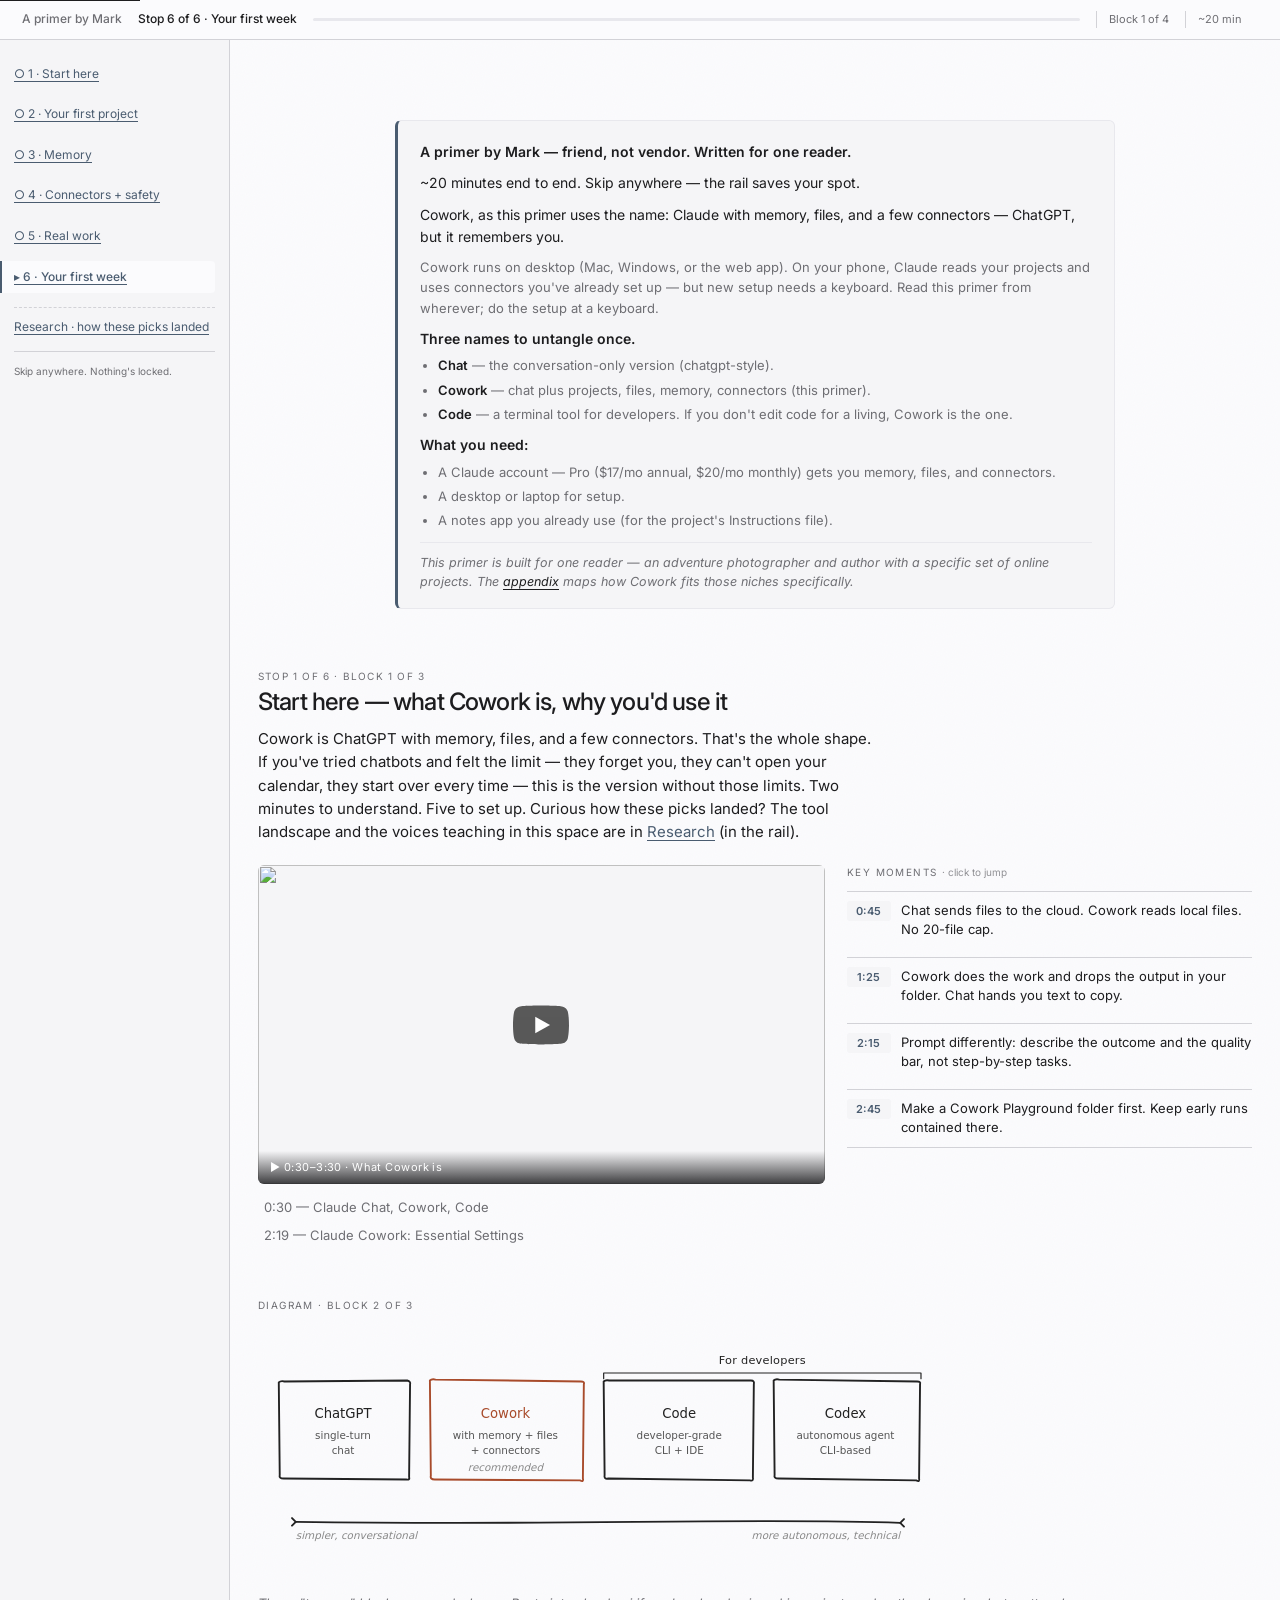
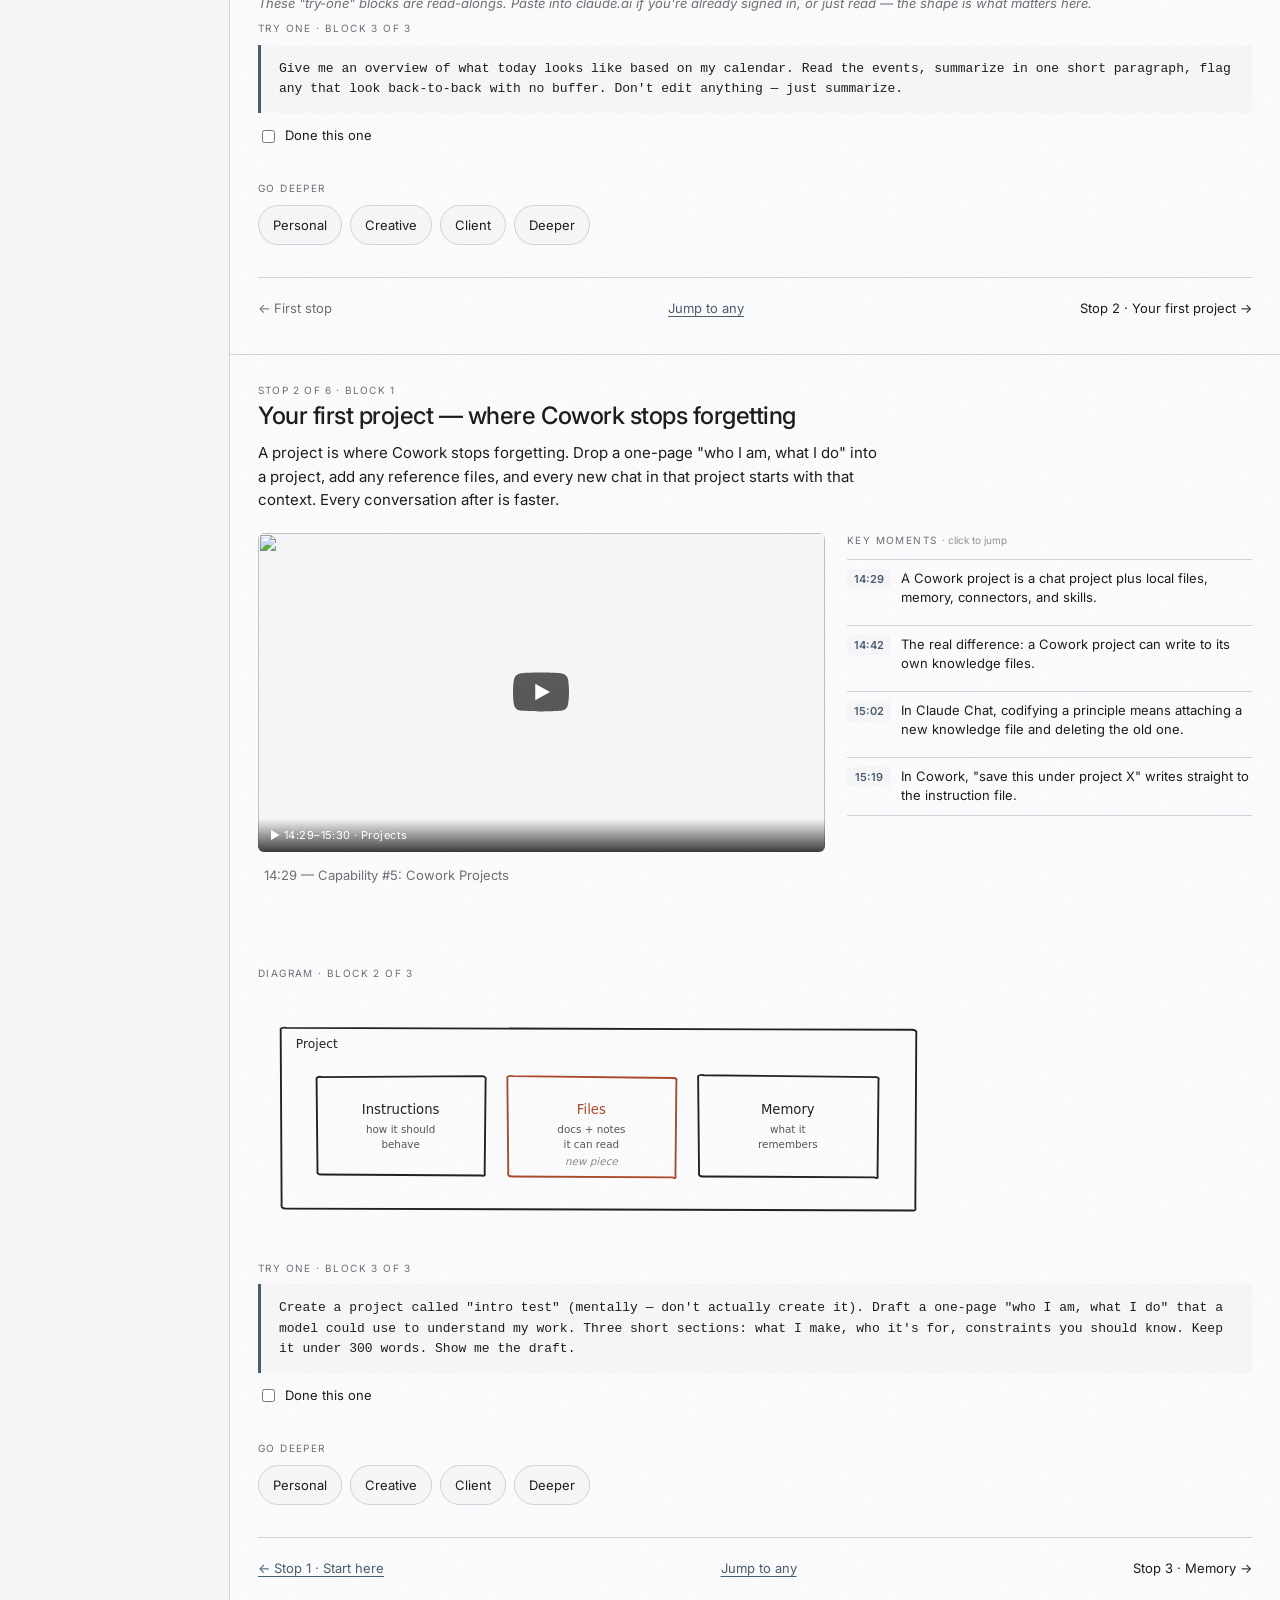
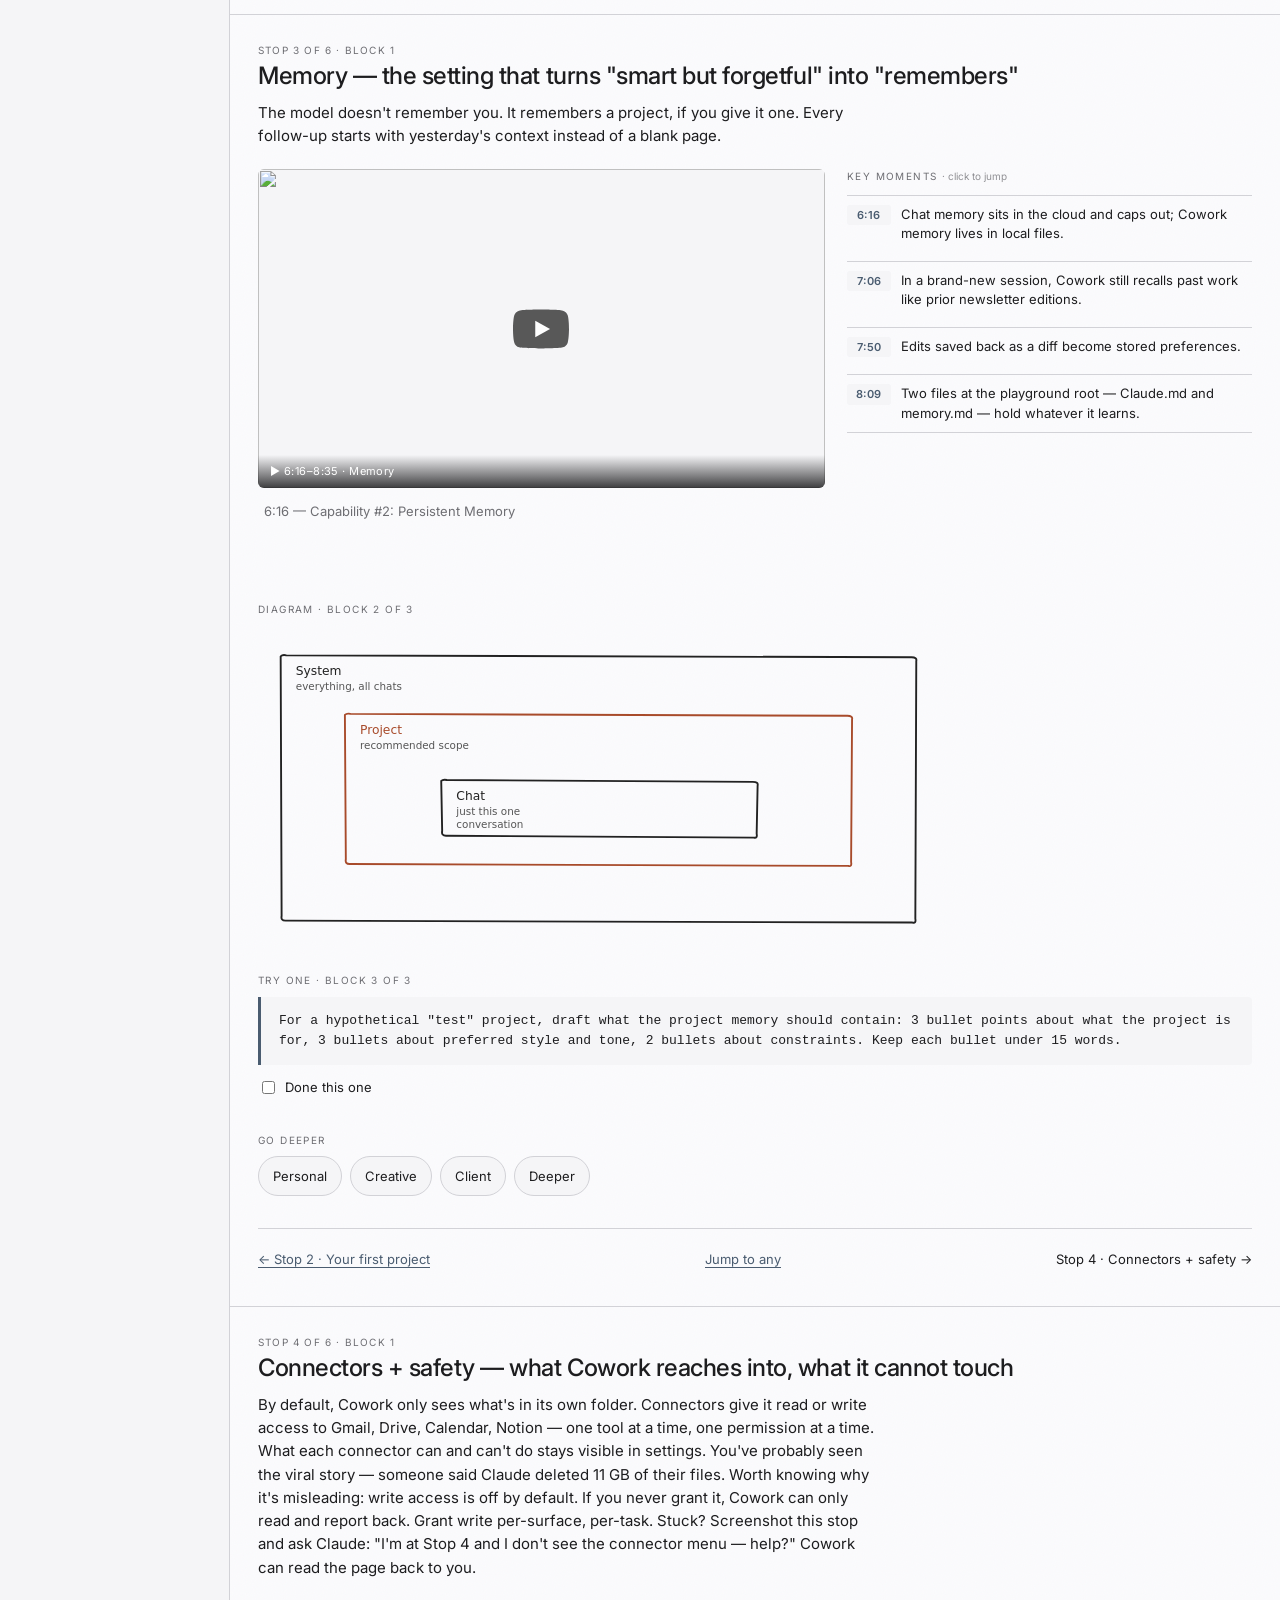
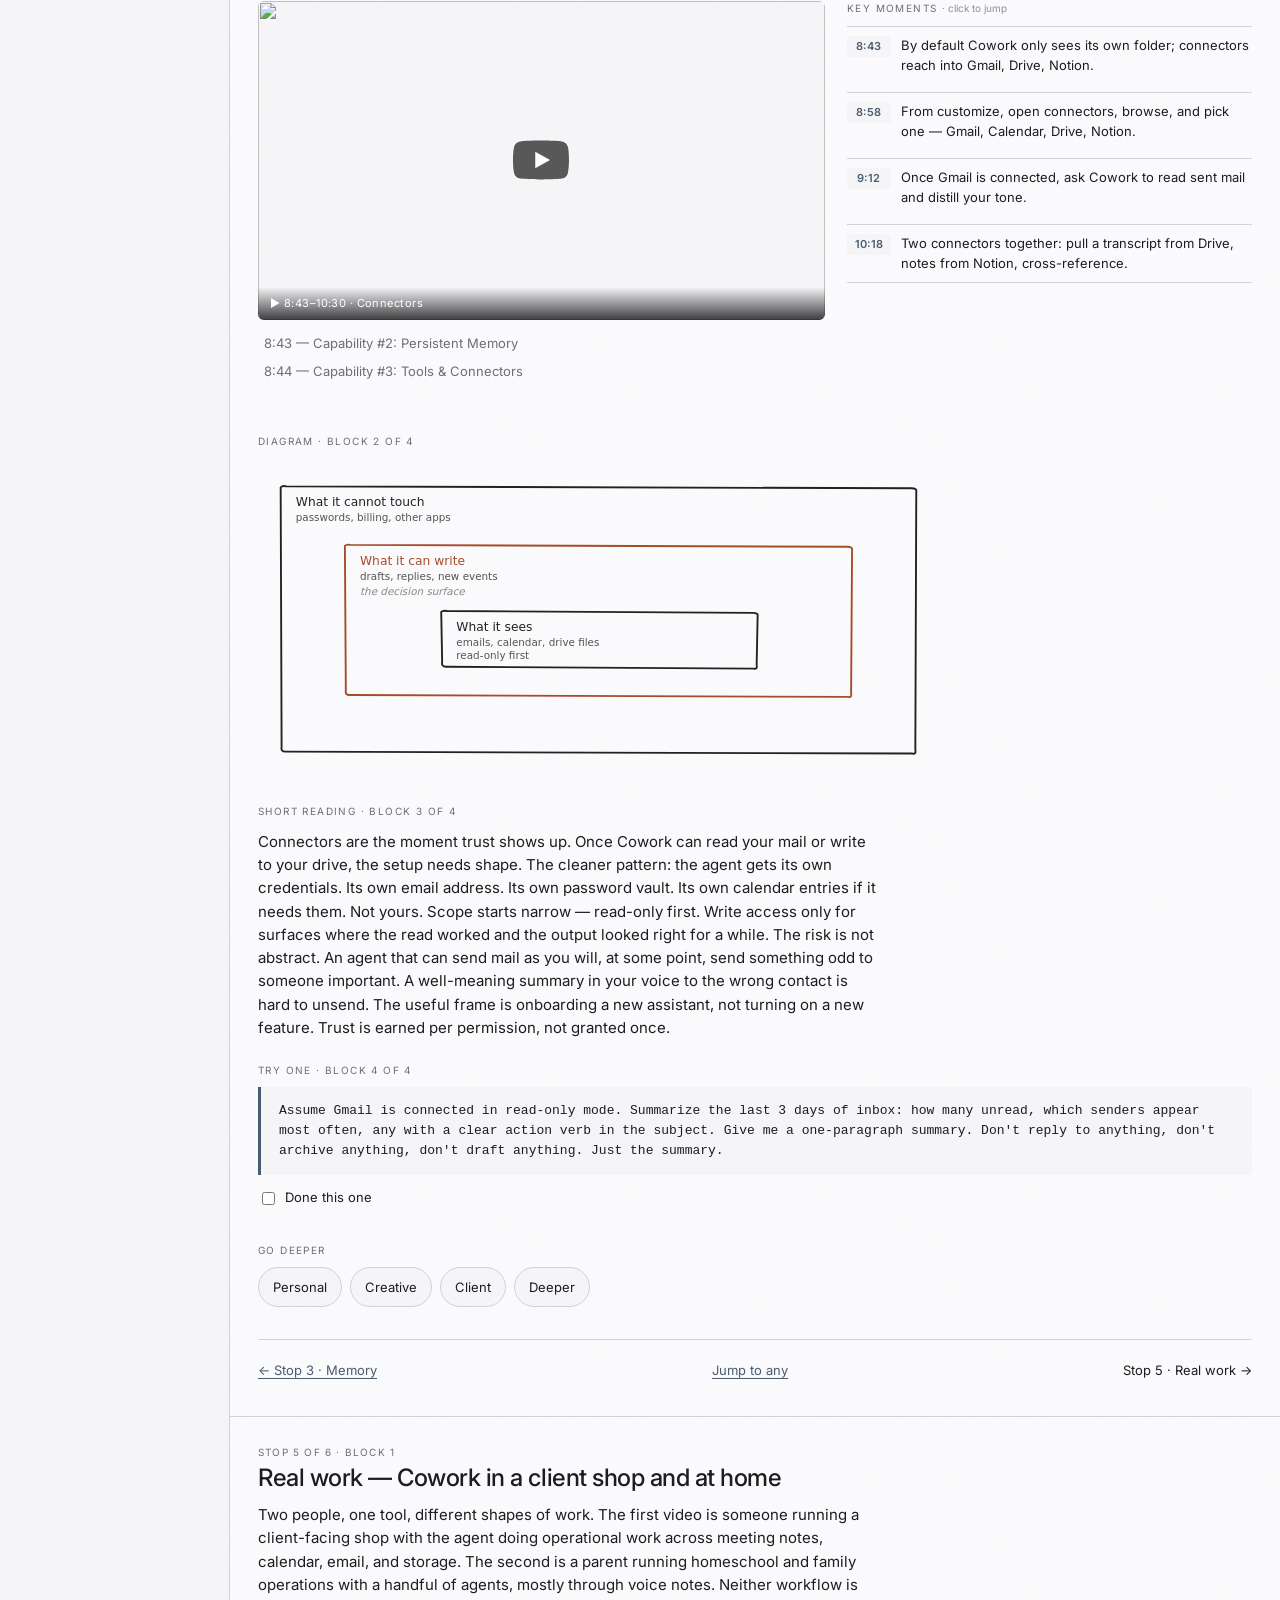
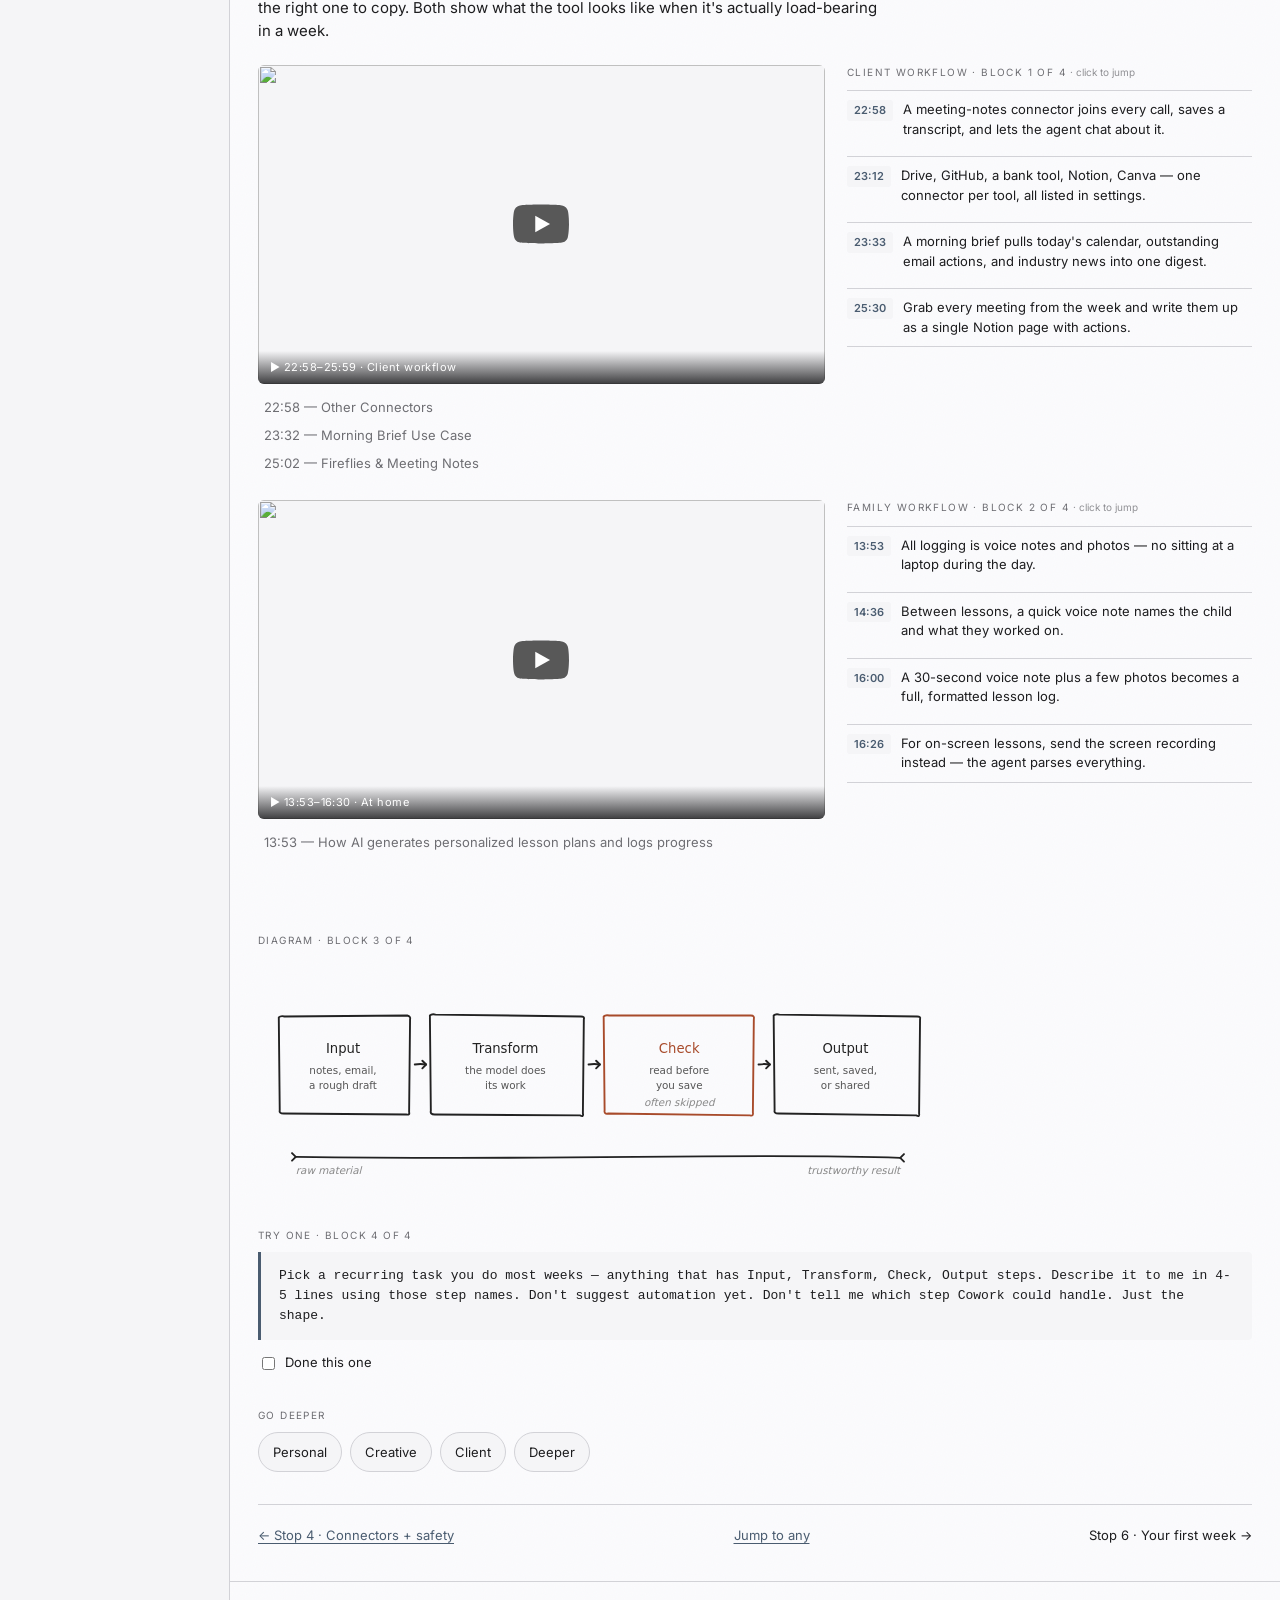
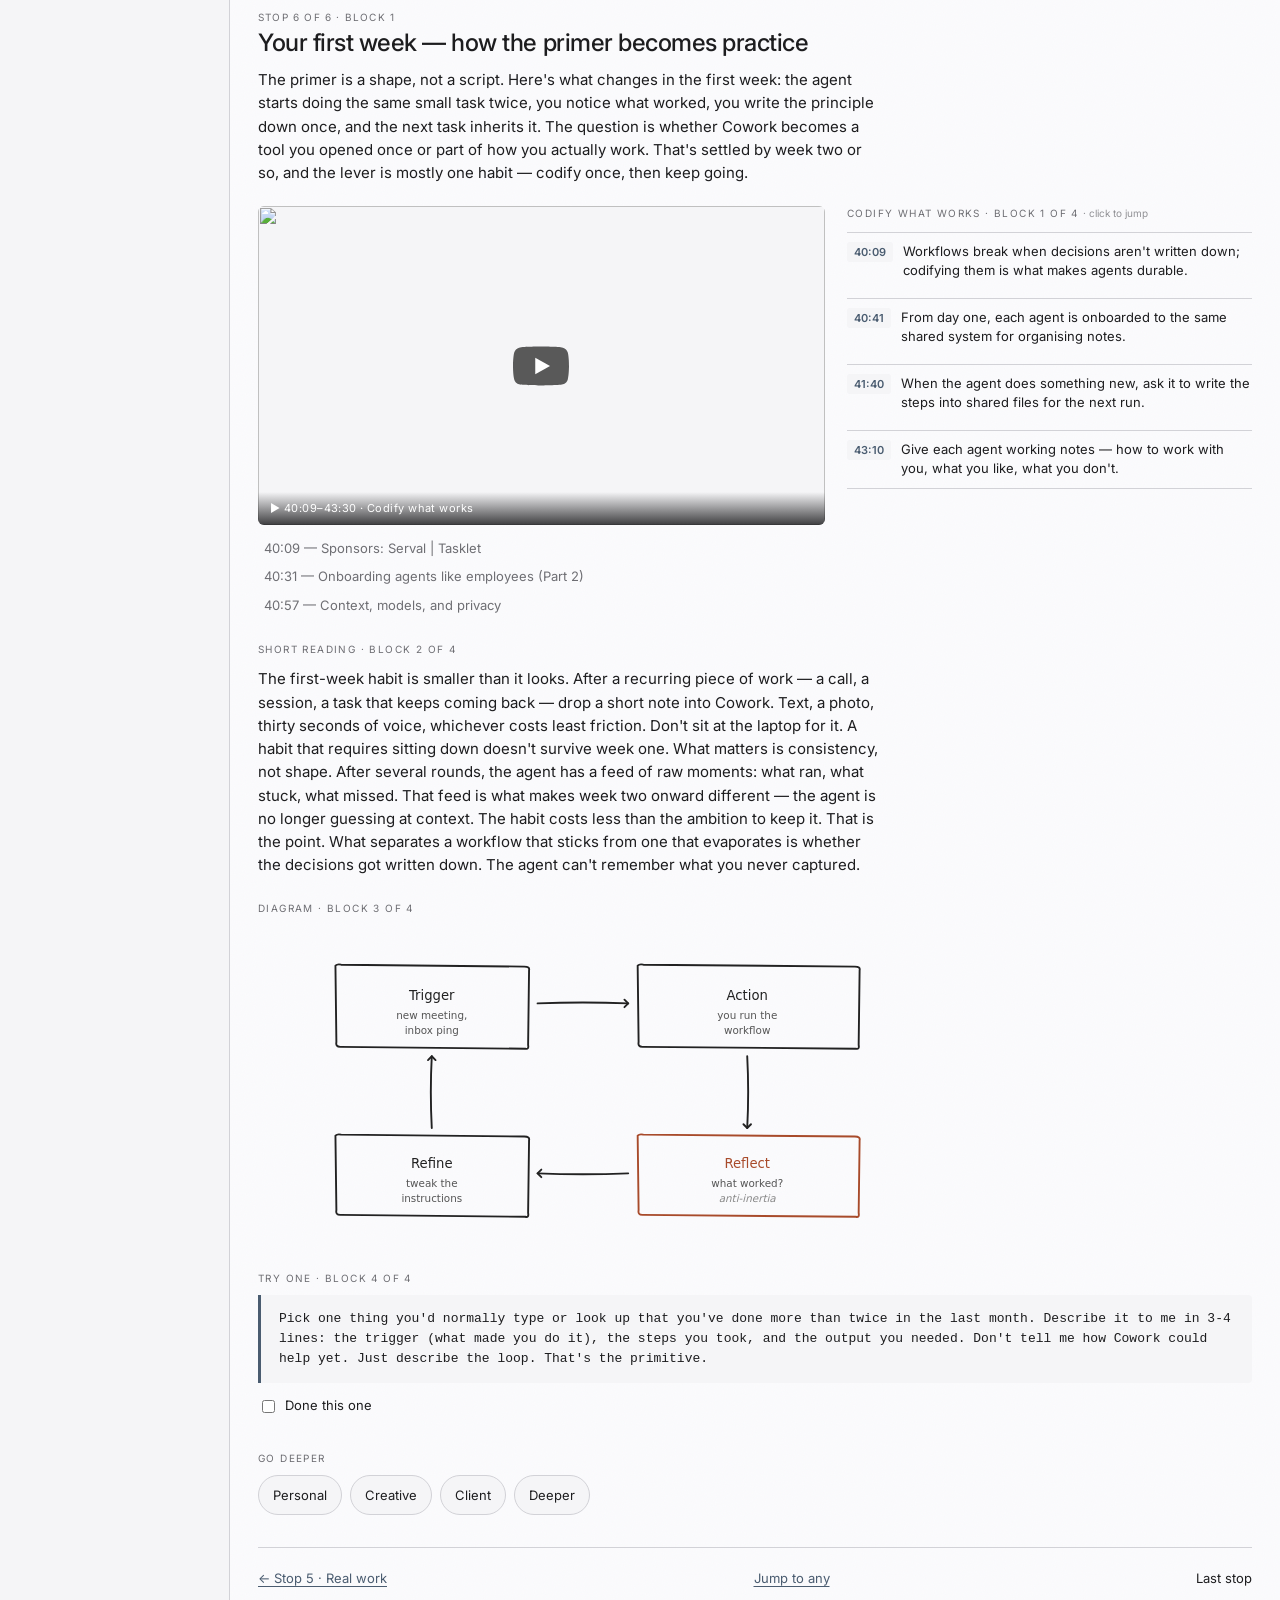
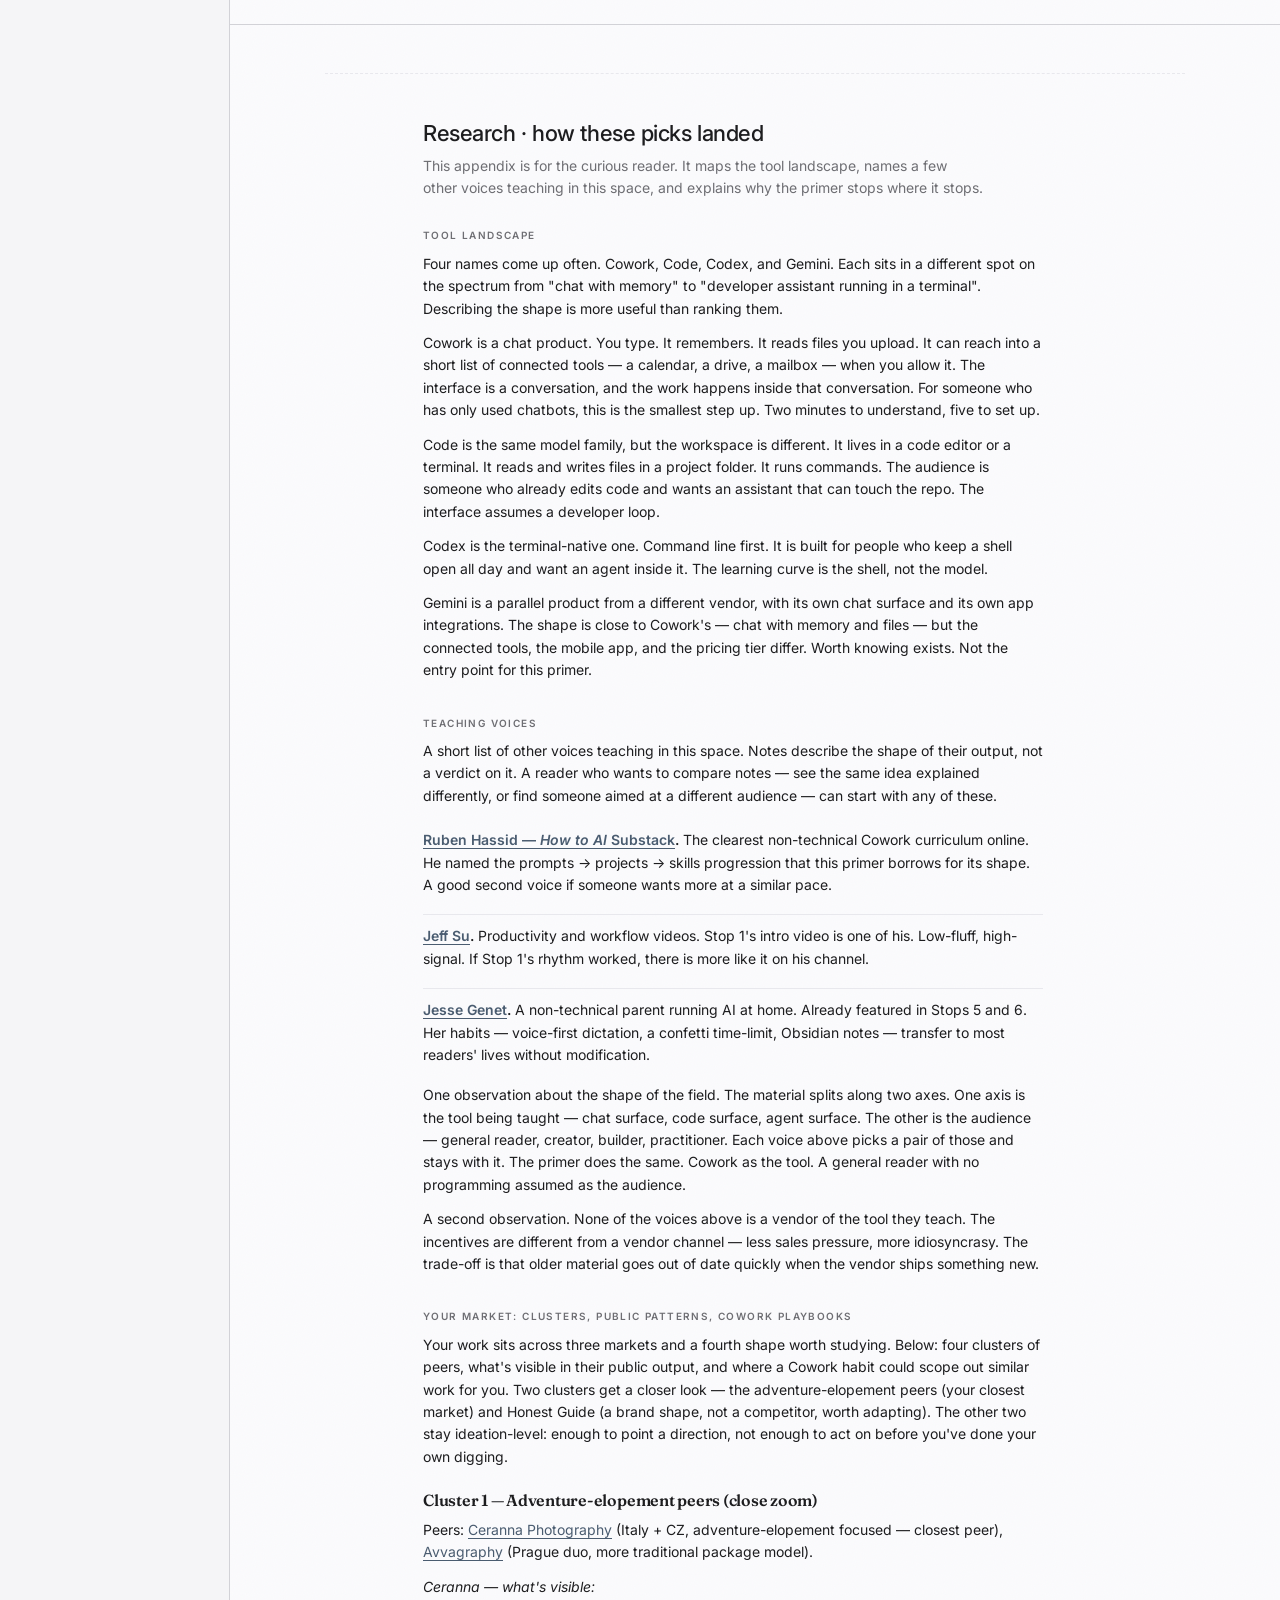
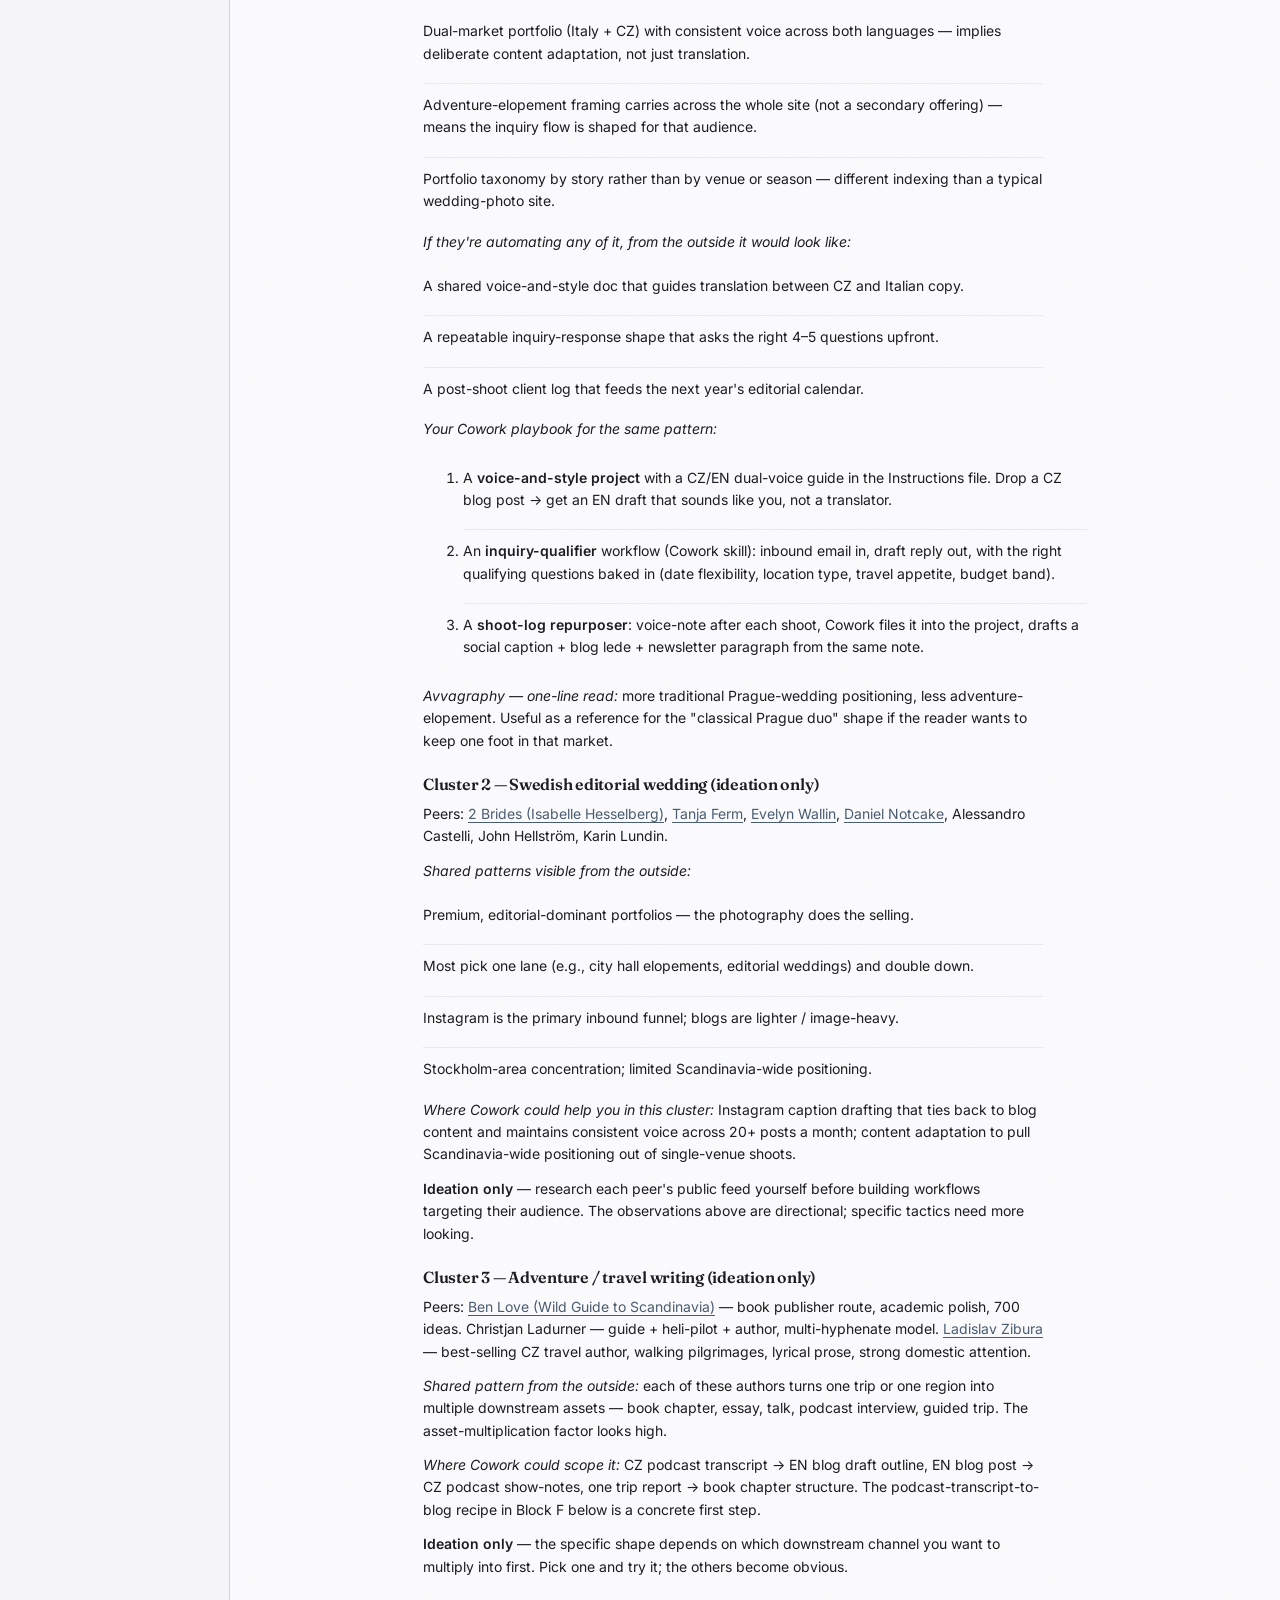
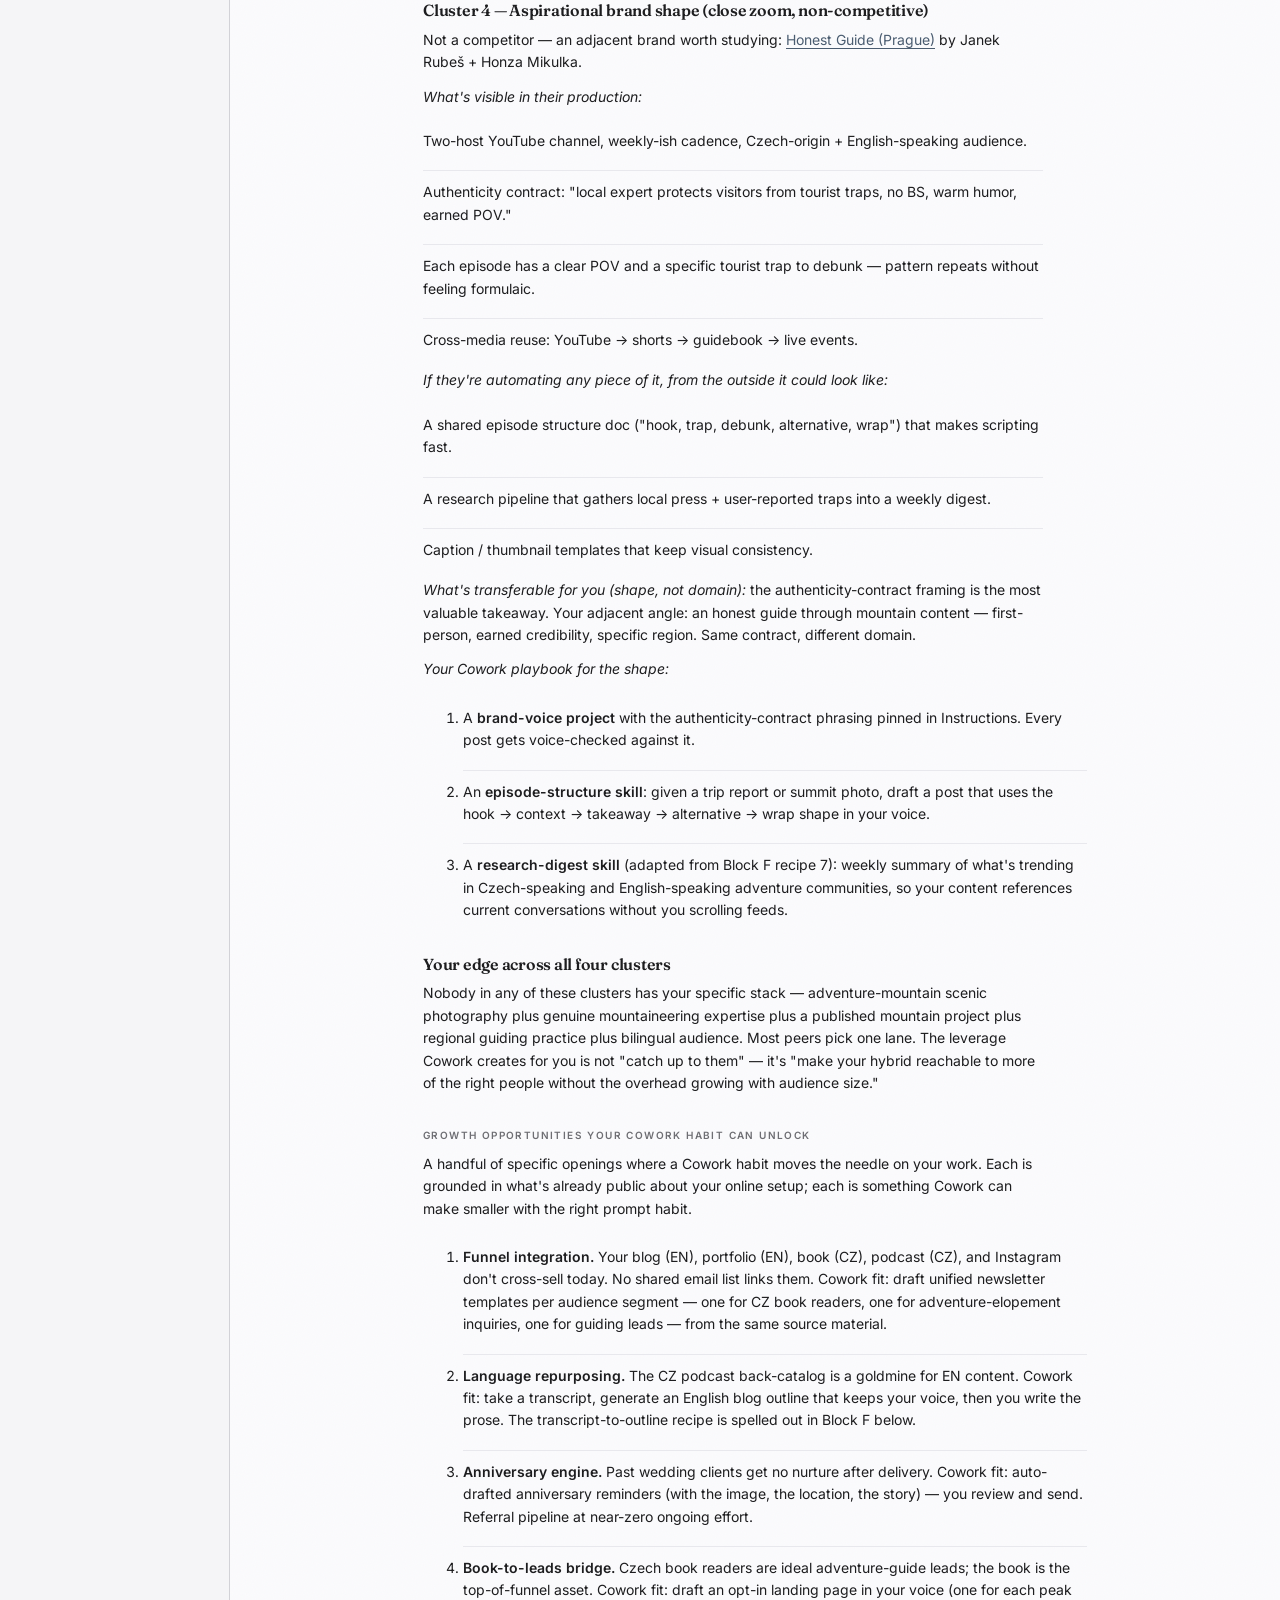
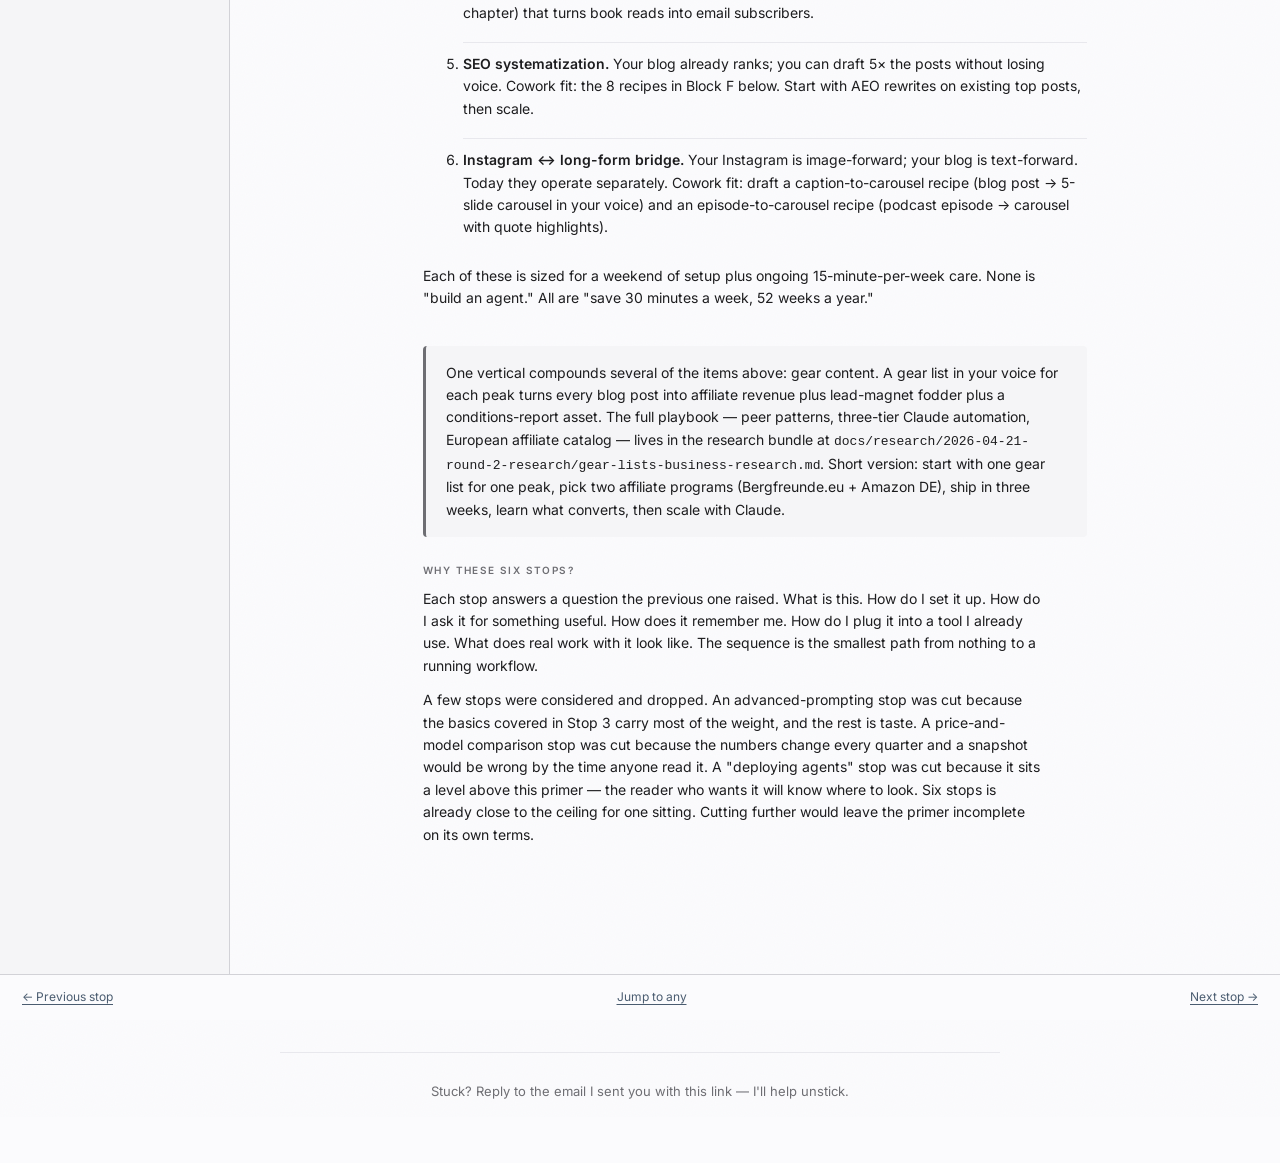
==== commit edab554f: "feat(C7.6): Block F+ bridge — gear-content pointer Adds a single <p class="research-bridge"> paragra" ====
--- a/index.html
+++ b/index.html
@@ -1266,6 +1266,26 @@
       margin: 0 0 12px;
       font-weight: 600;
     }
+    .research-bridge {
+      max-width: 720px;
+      margin: 28px auto;
+      padding: 16px 20px;
+      background: var(--bg-inset);
+      border-left: 3px solid var(--muted);
+      border-radius: 4px;
+      font-size: 14px;
+      line-height: 1.6;
+      color: var(--ink);
+    }
+    .research-bridge code {
+      font-family: ui-monospace, Menlo, monospace;
+      font-size: 13px;
+      background: transparent;
+    }
+    @media (max-width: 480px) {
+      .research-bridge { padding: 12px 16px; font-size: 13px; }
+      .research-bridge code { font-size: 12.5px; word-break: break-all; }
+    }
     .research-block .cluster-heading {
       font-family: var(--serif, Georgia, serif);
       font-size: 16px;
@@ -2051,6 +2071,8 @@
           </ol>
           <p>Each of these is sized for a weekend of setup plus ongoing 15-minute-per-week care. None is "build an agent." All are "save 30 minutes a week, 52 weeks a year."</p>
         </div>
+
+        <p class="research-bridge">One vertical compounds several of the items above: gear content. A gear list in your voice for each peak turns every blog post into affiliate revenue plus lead-magnet fodder plus a conditions-report asset. The full playbook — peer patterns, three-tier Claude automation, European affiliate catalog — lives in the research bundle at <code>docs/research/2026-04-21-round-2-research/gear-lists-business-research.md</code>. Short version: start with one gear list for one peak, pick two affiliate programs (Bergfreunde.eu + Amazon DE), ship in three weeks, learn what converts, then scale with Claude.</p>
 
         <div class="research-block" id="research-seo-recipes" hidden>
           <h3 class="research-subtitle">SEO in 2026 and 8 concrete Cowork prompts for your site</h3>
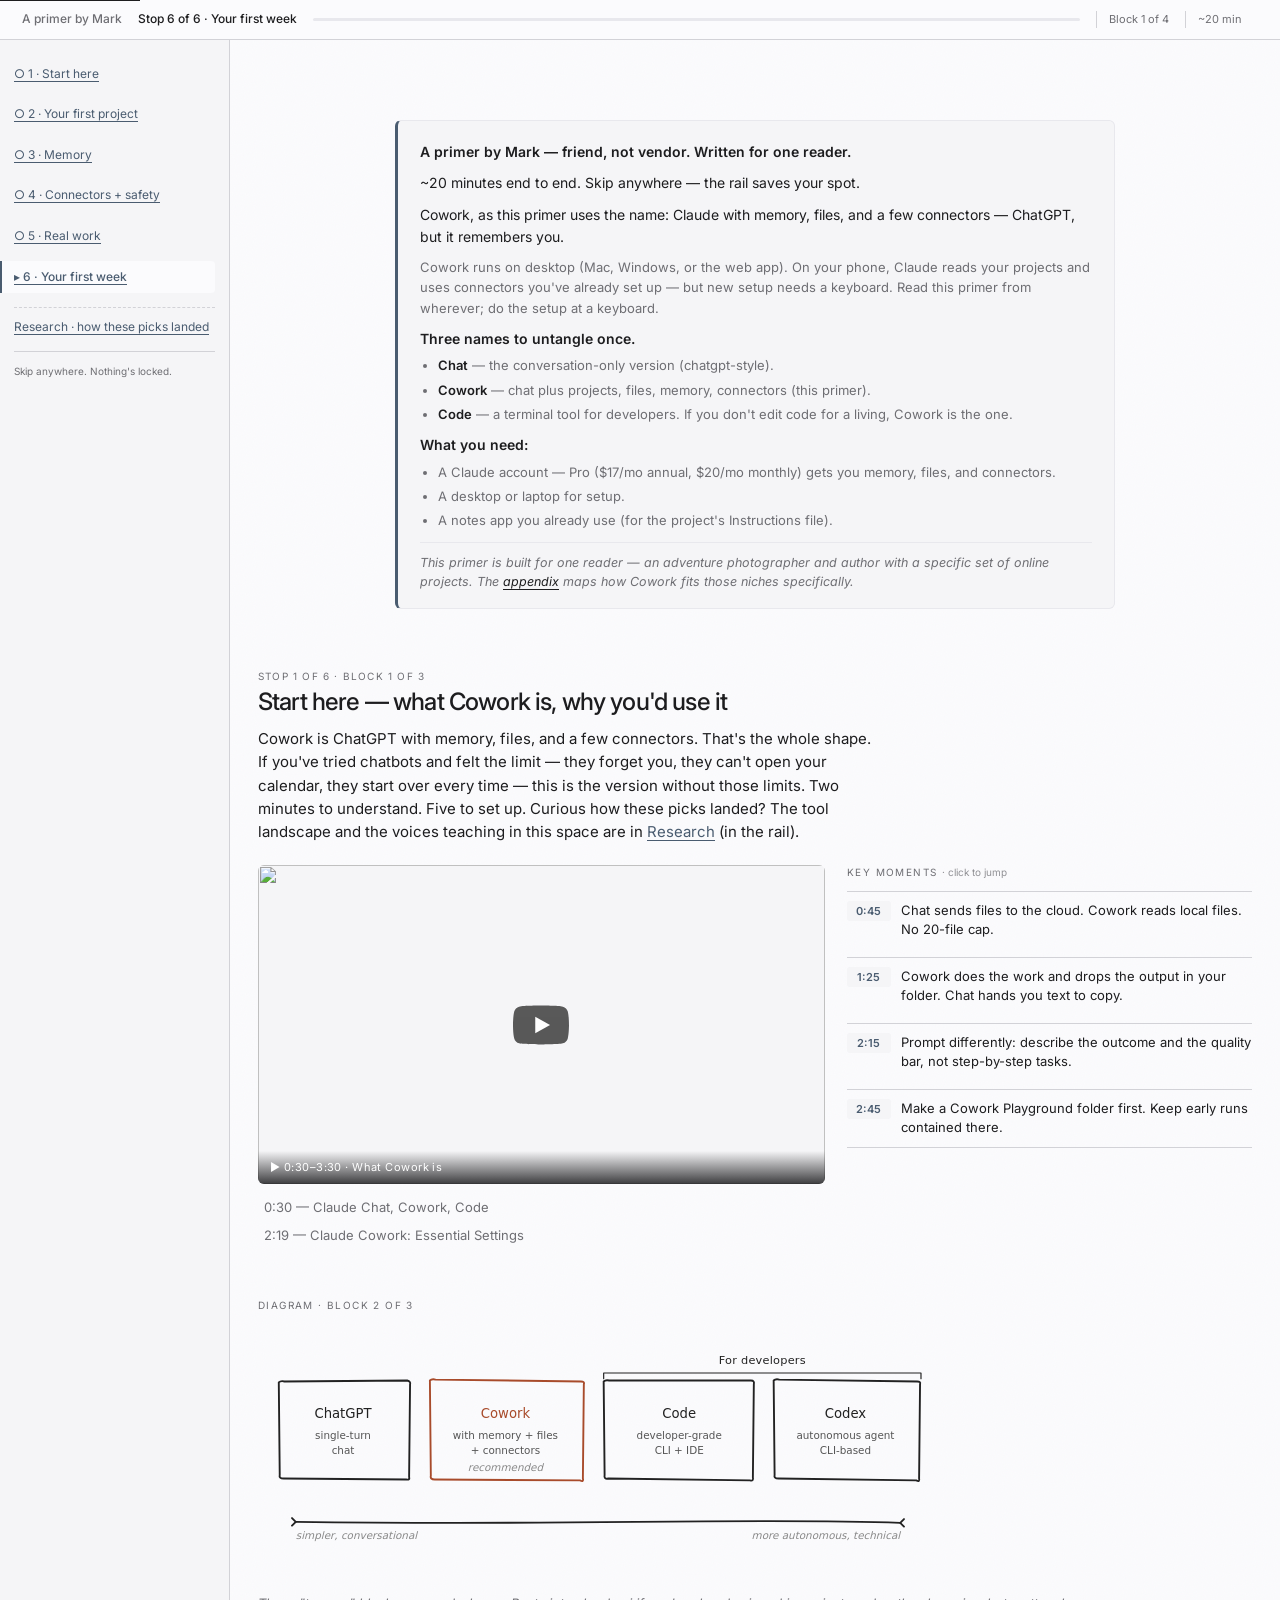
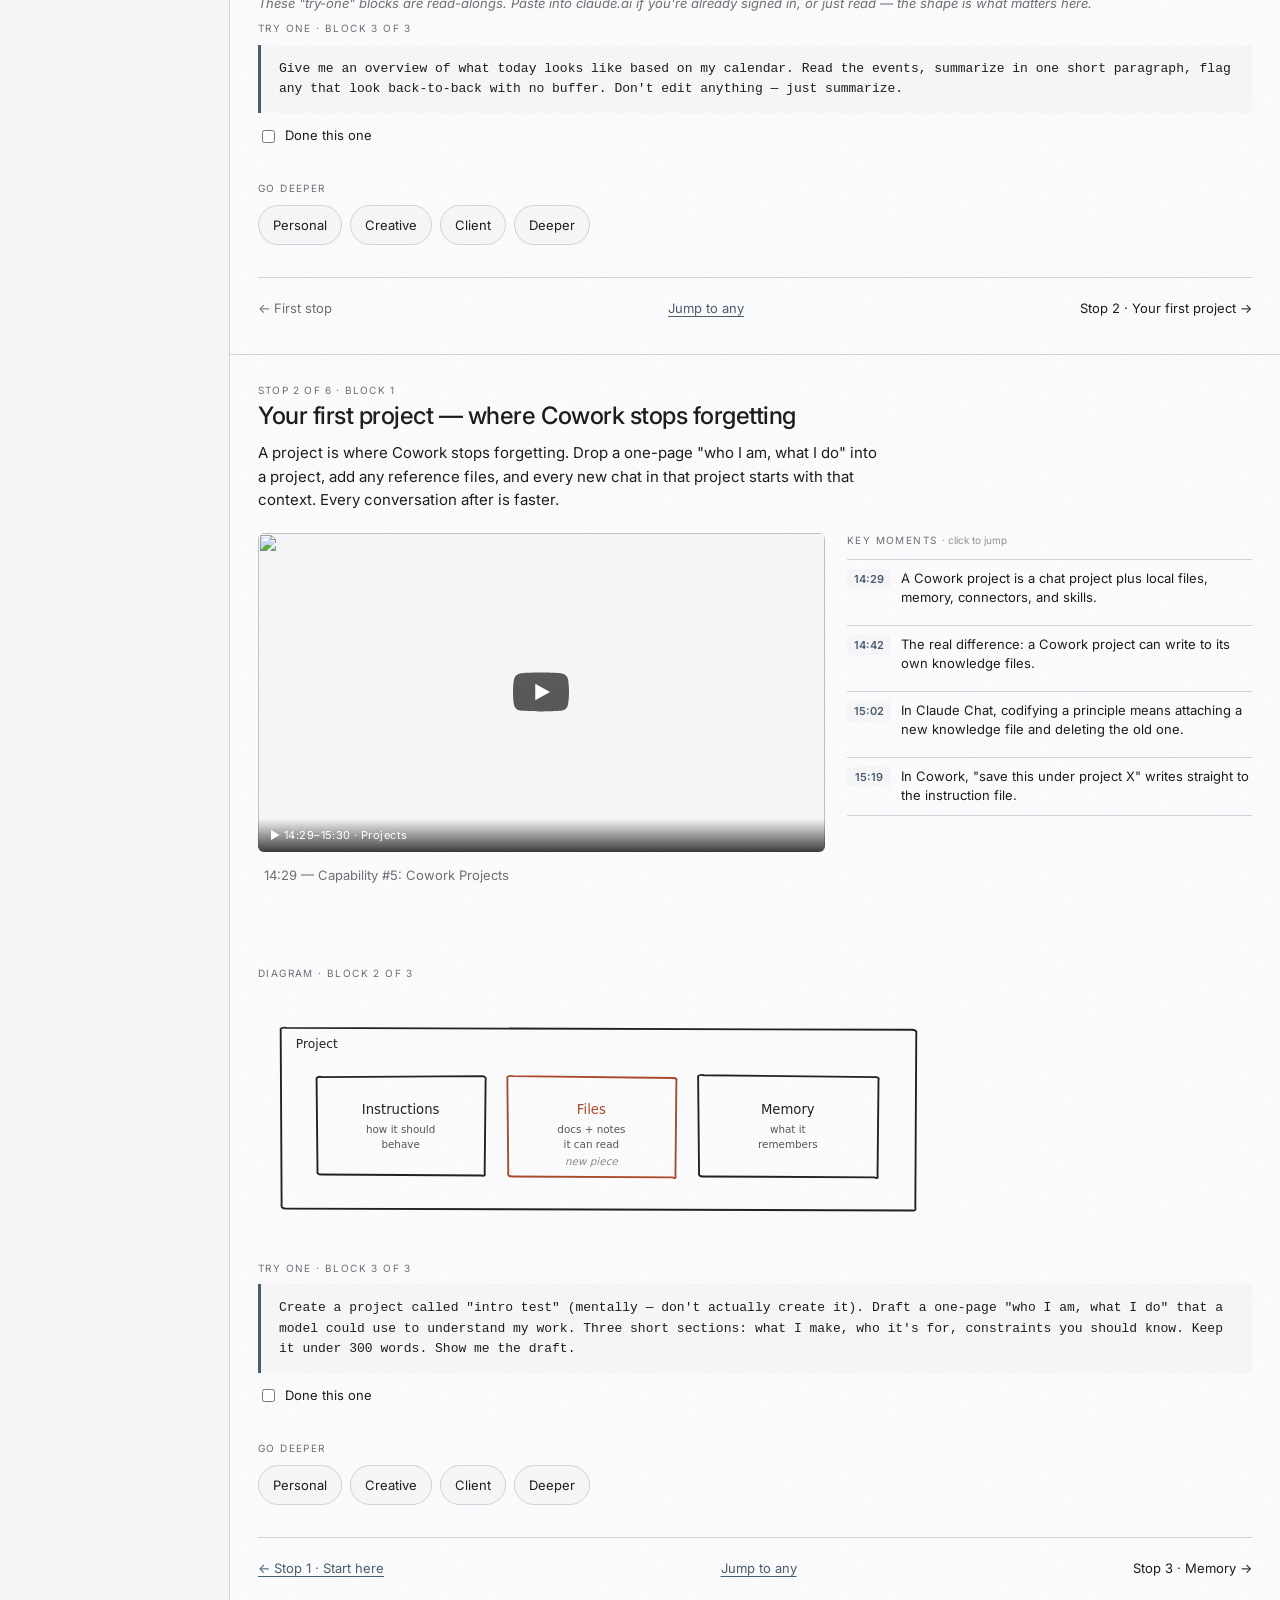
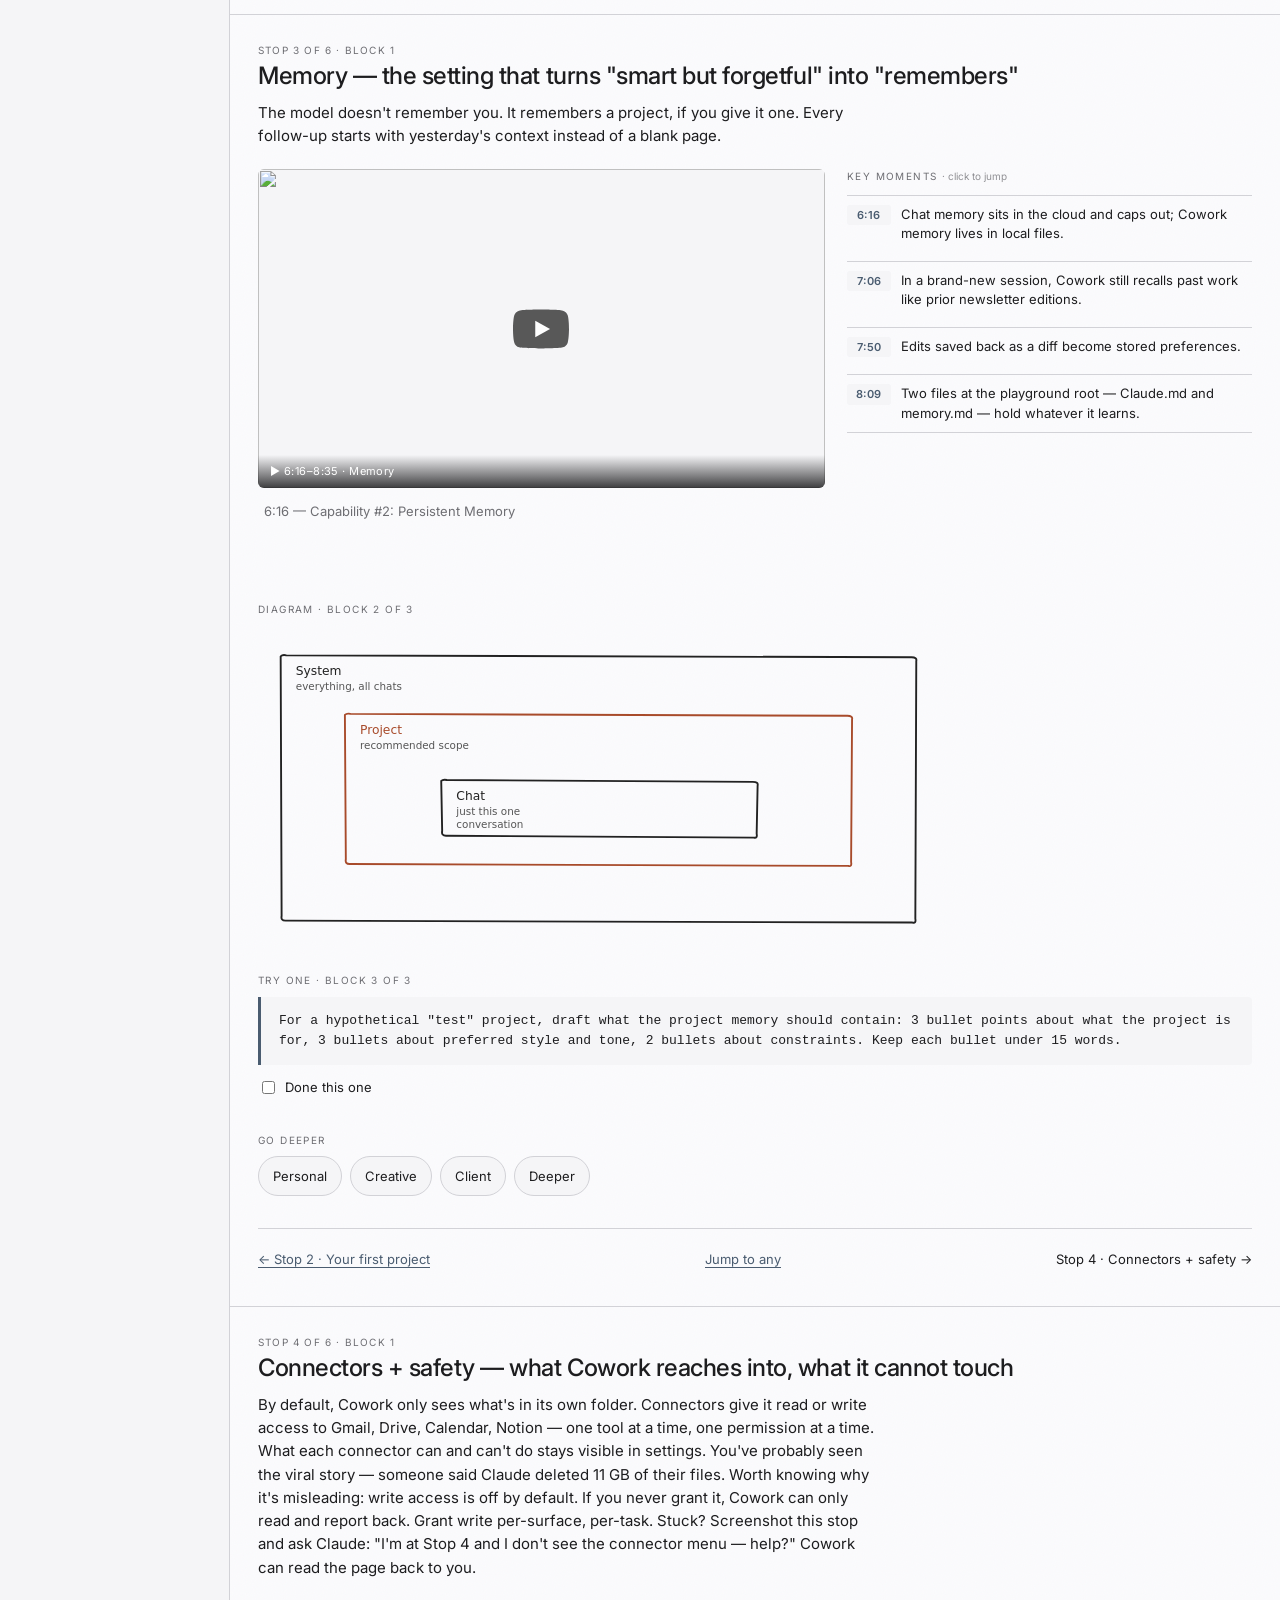
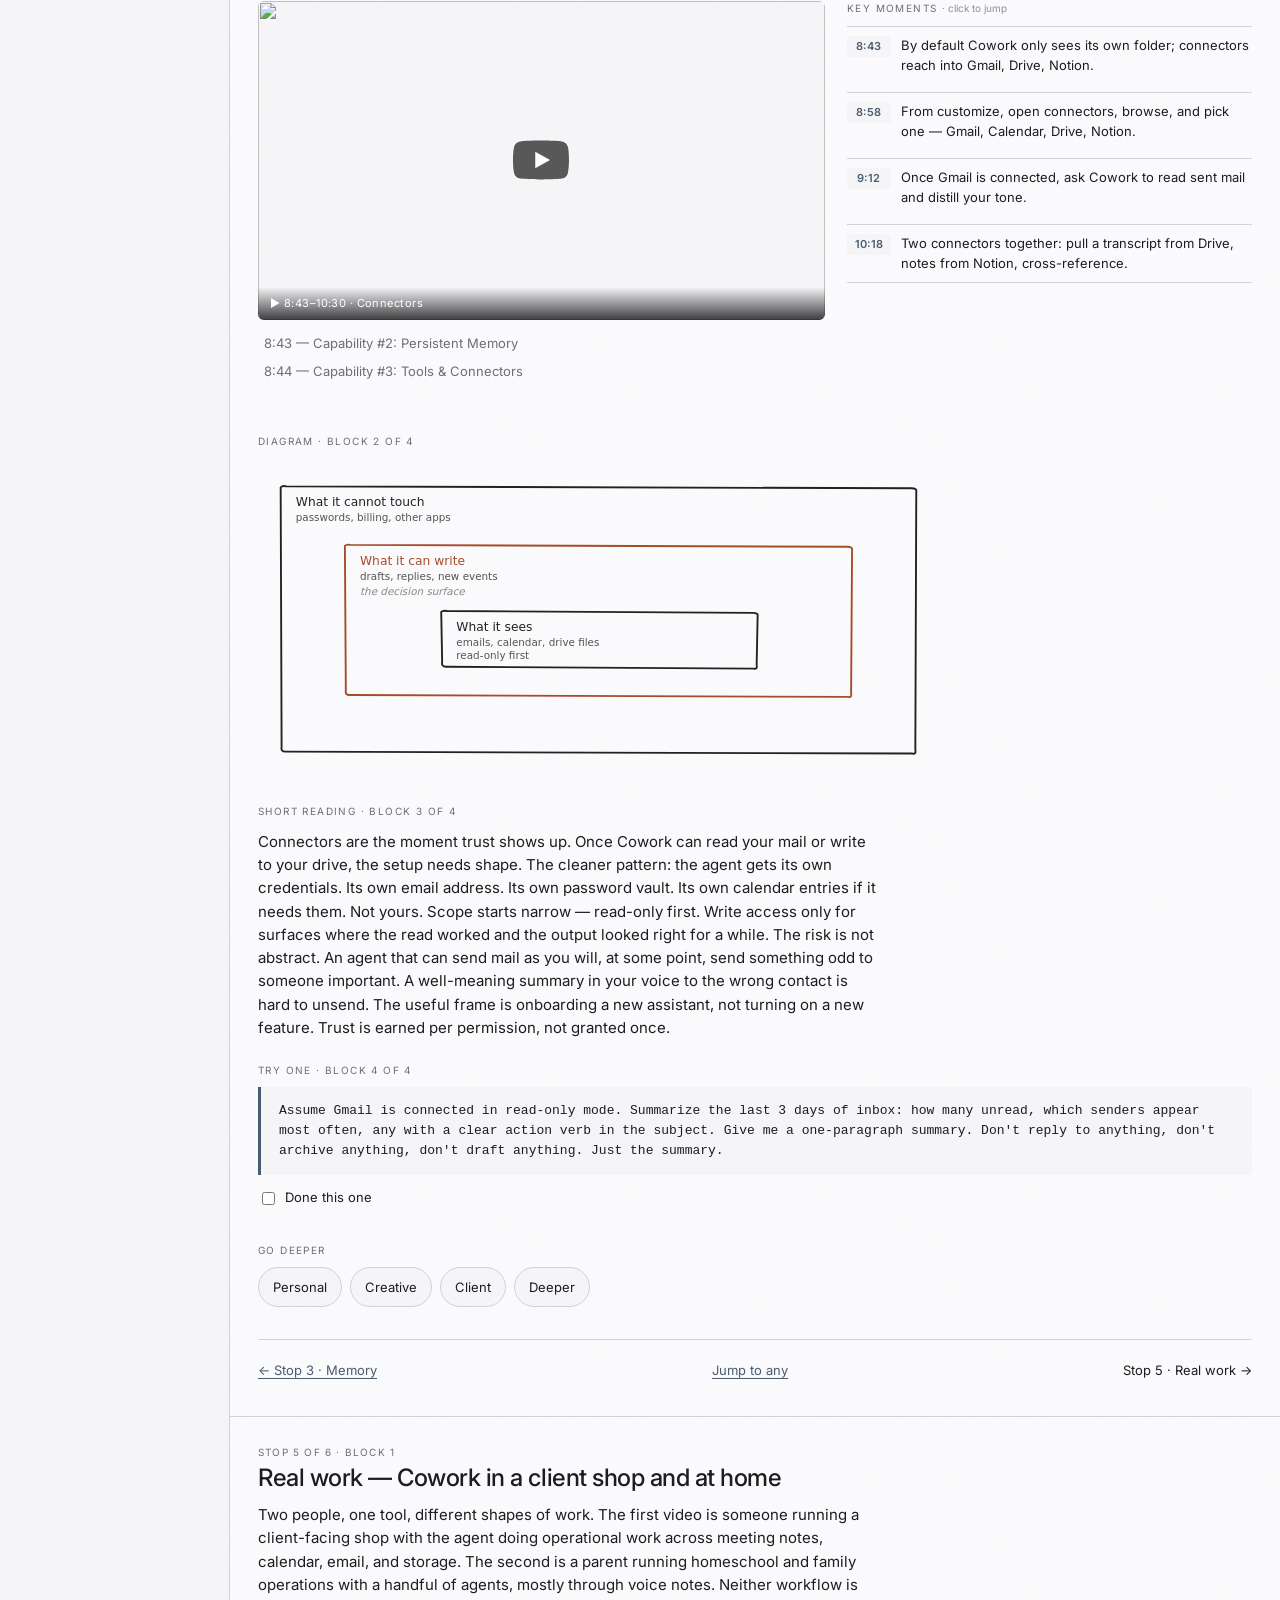
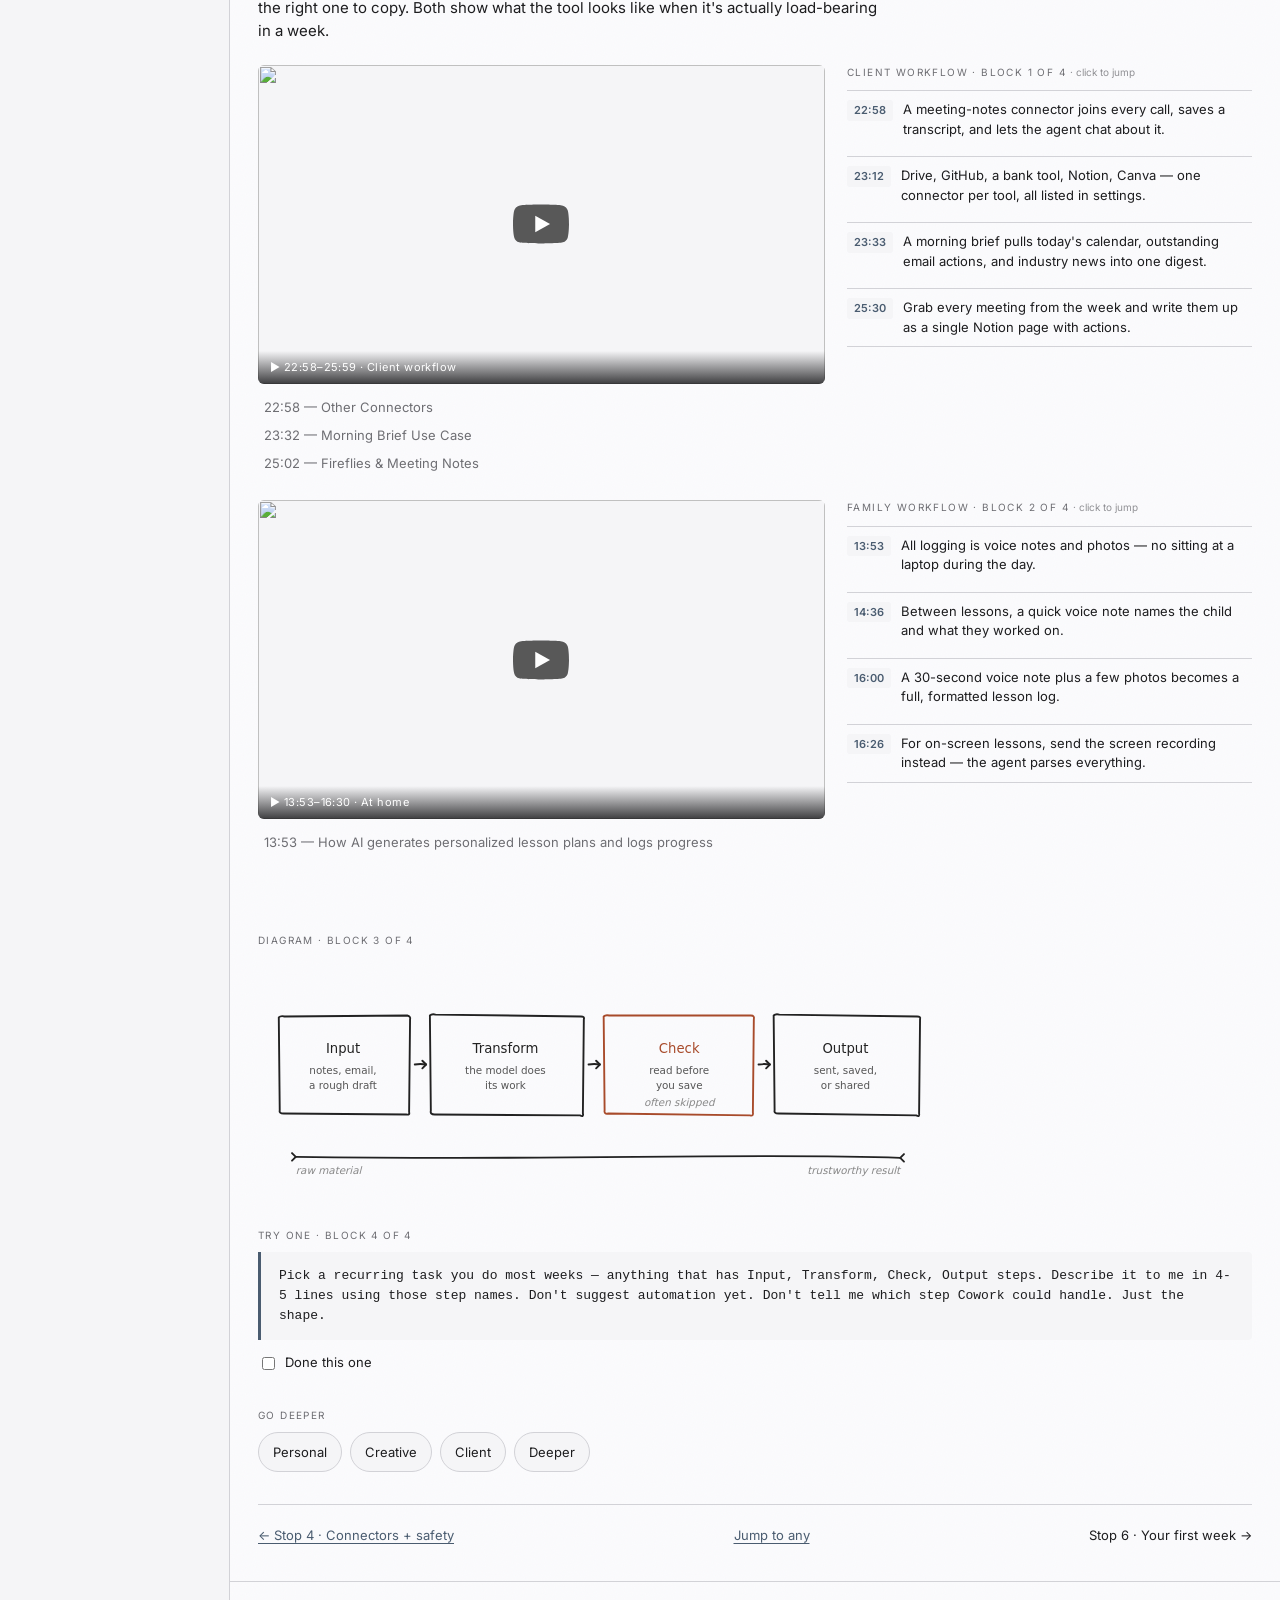
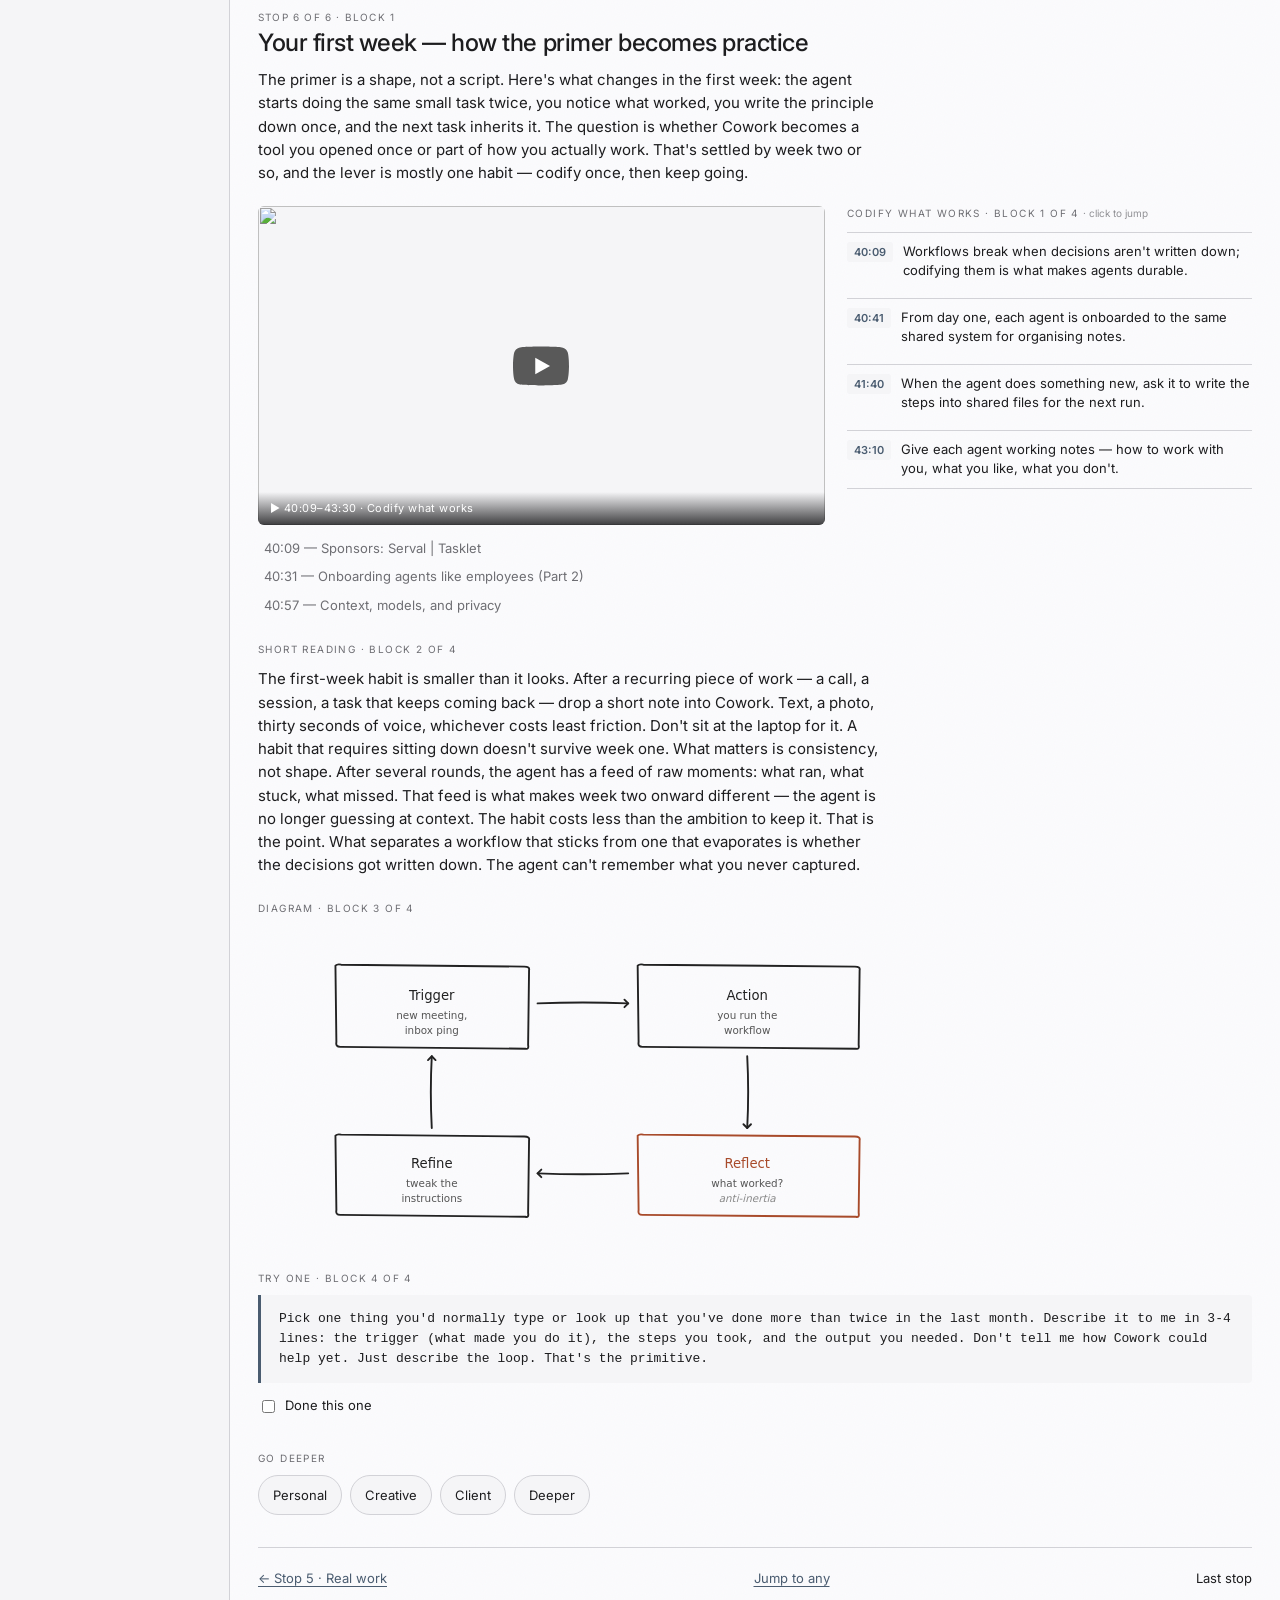
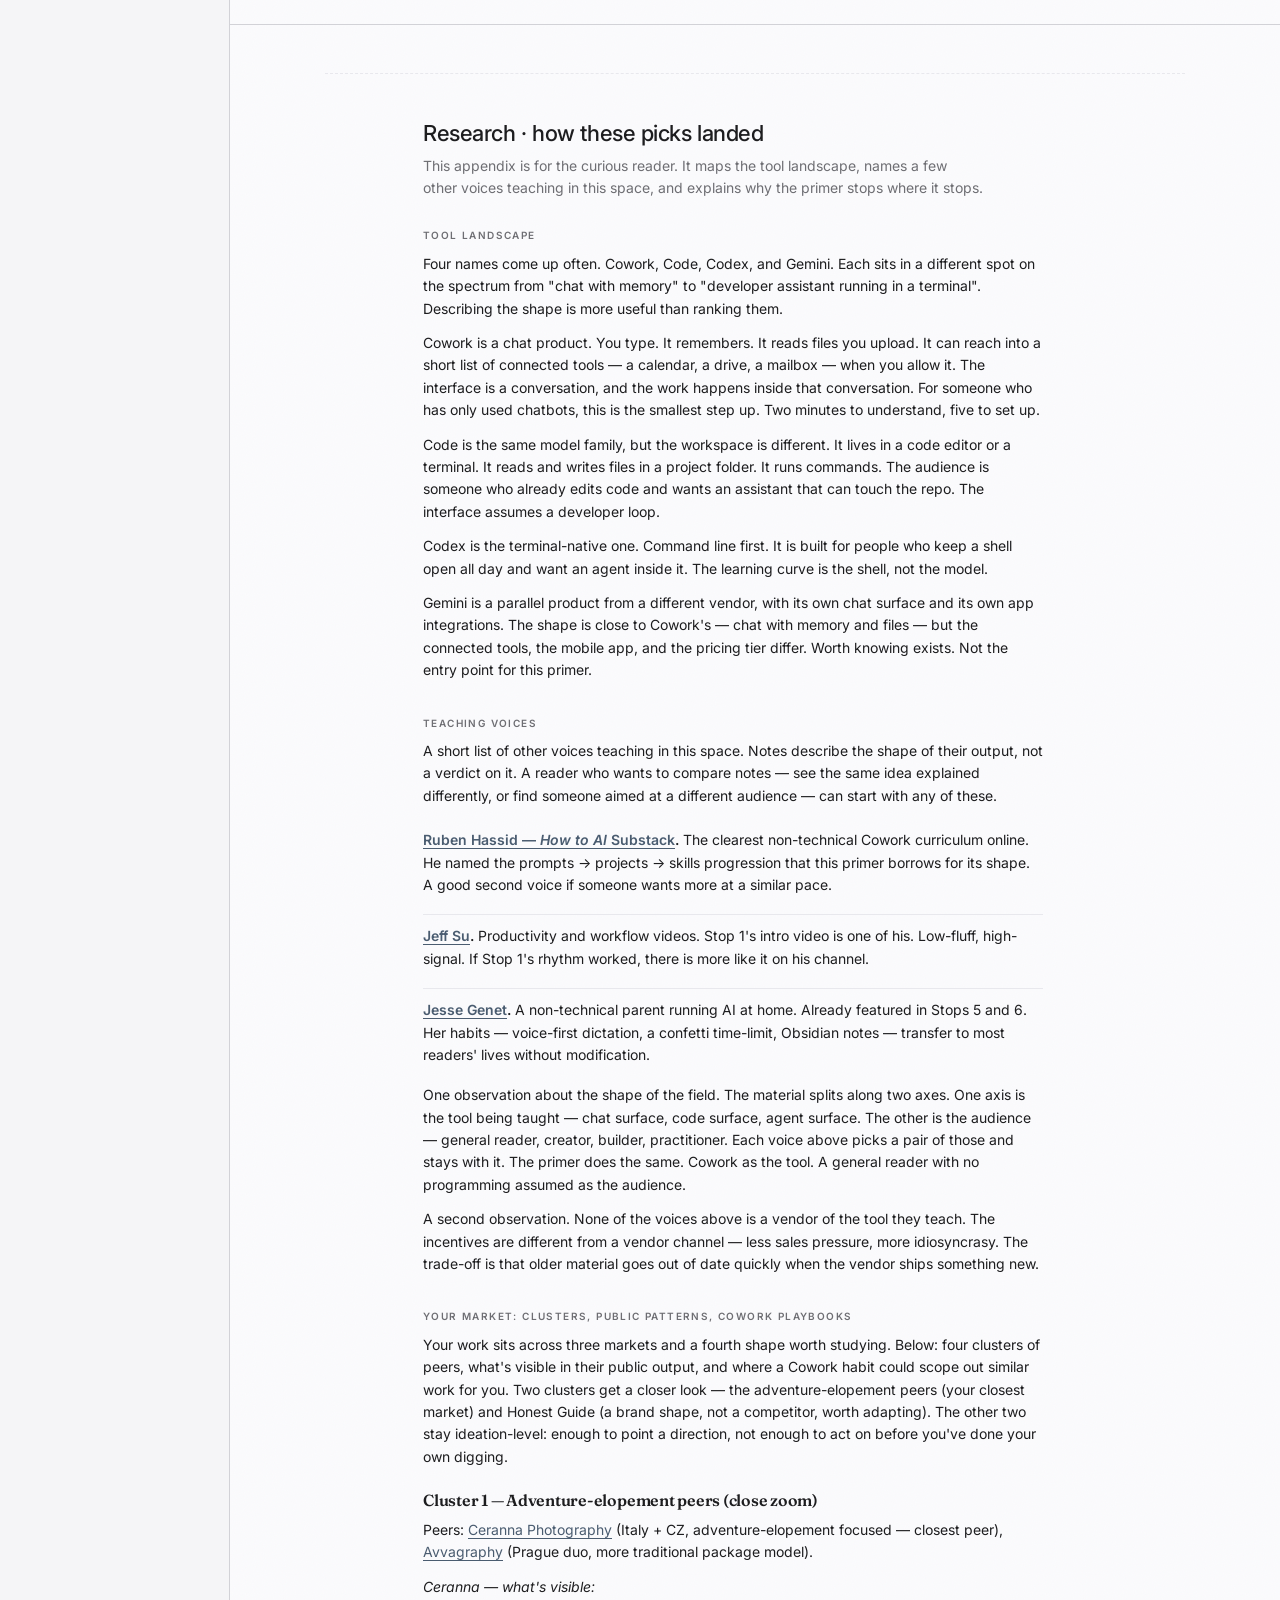
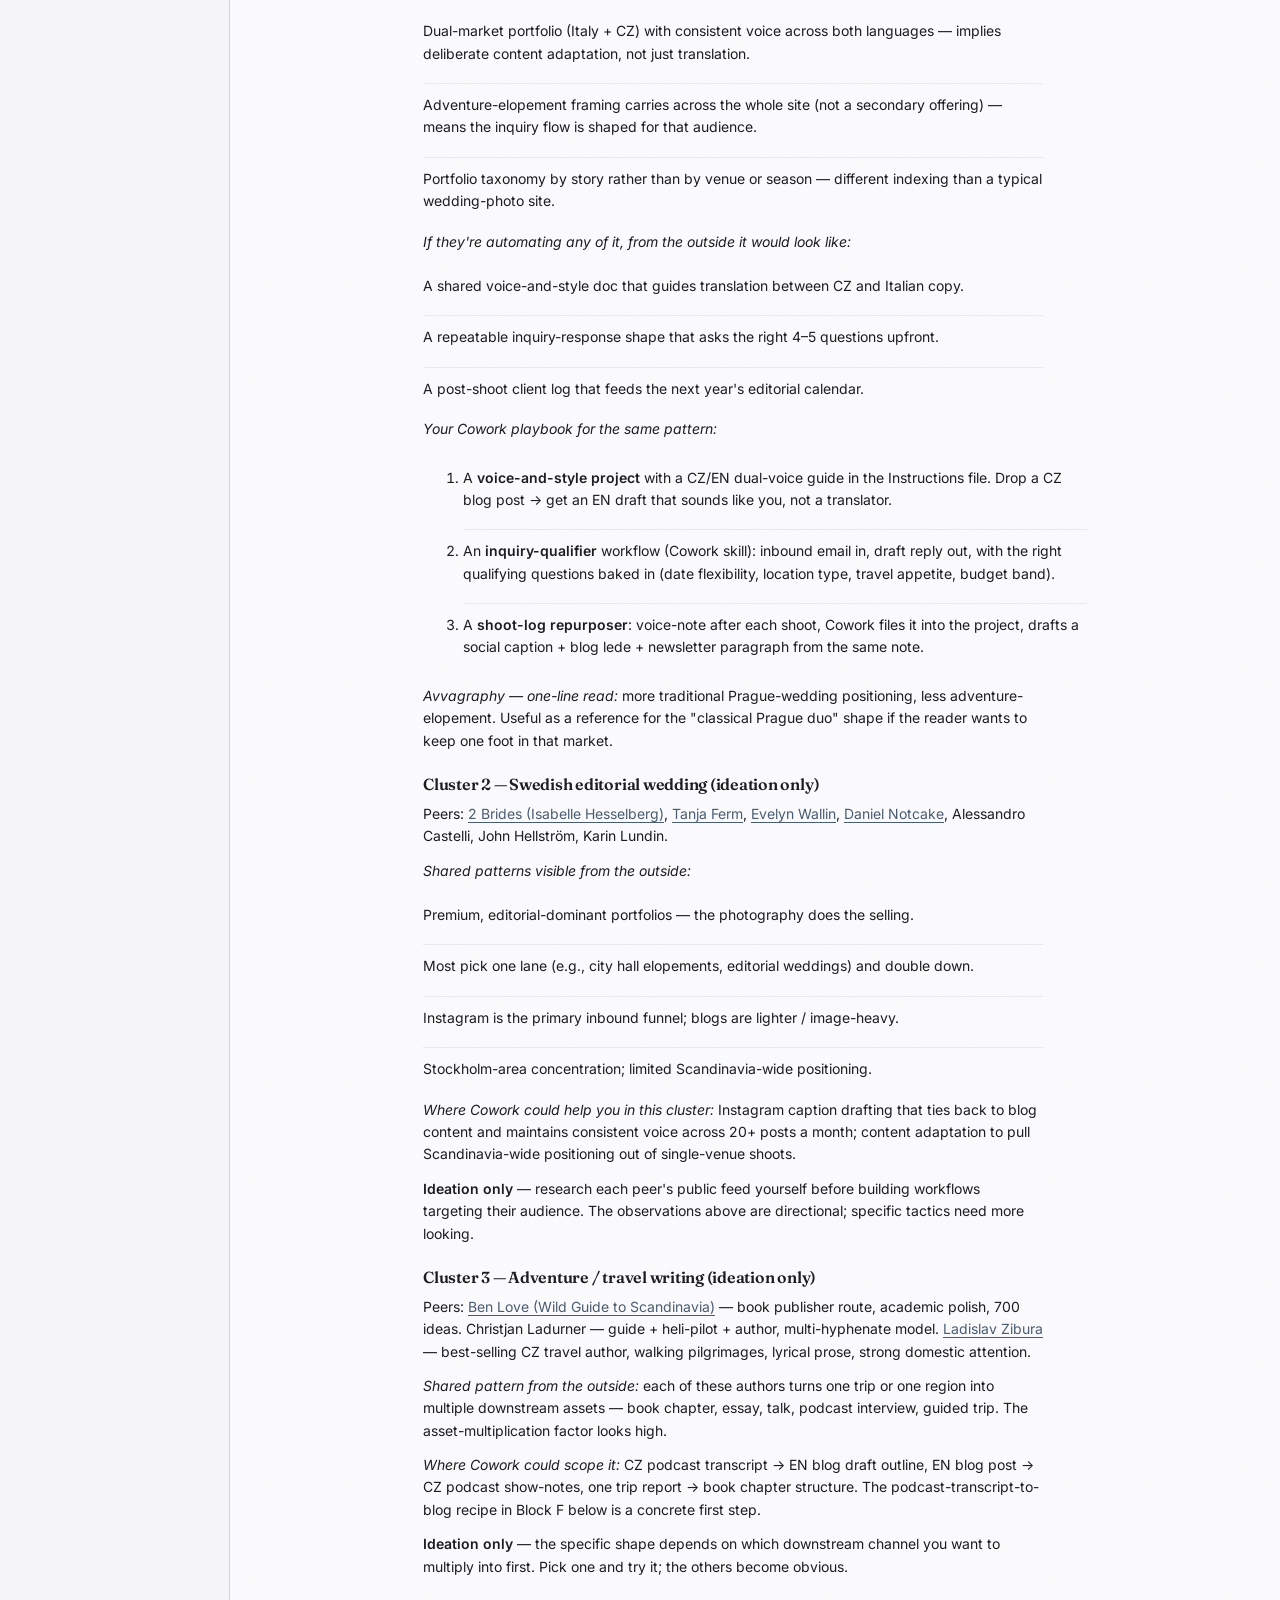
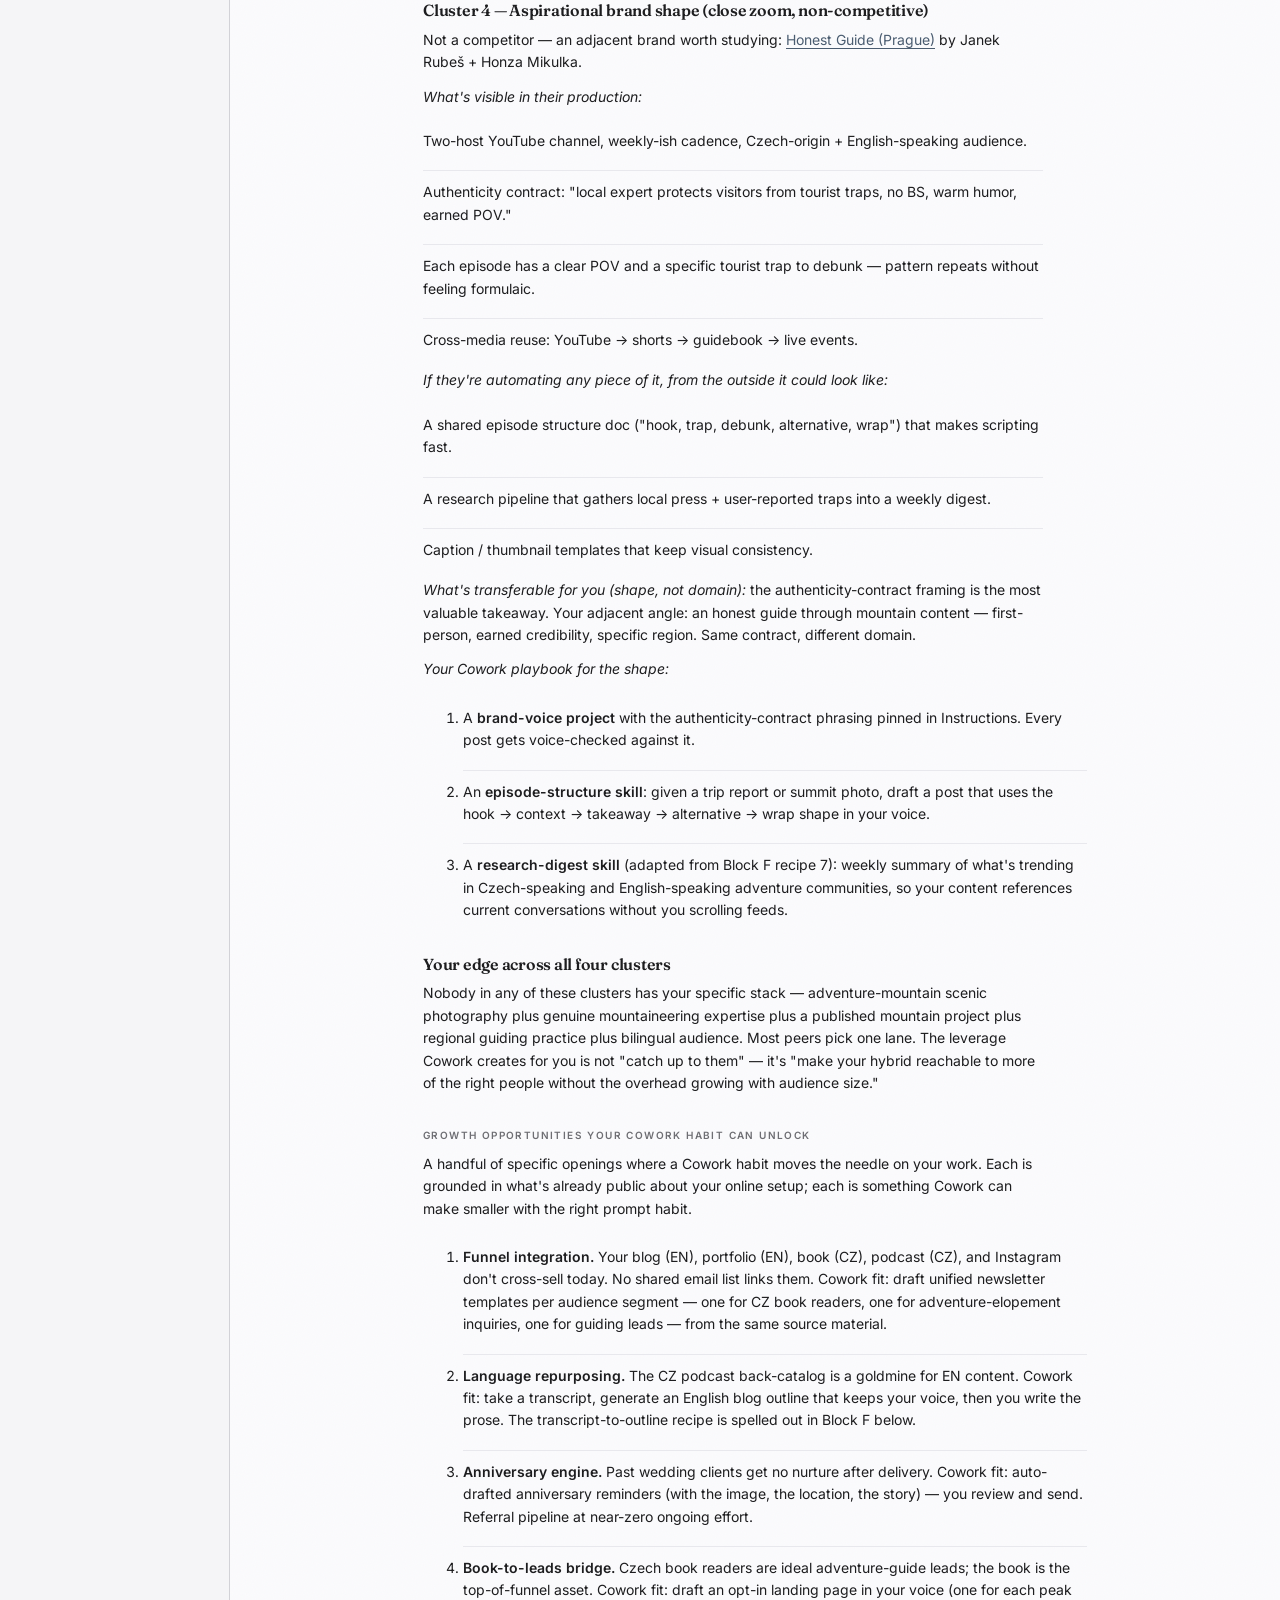
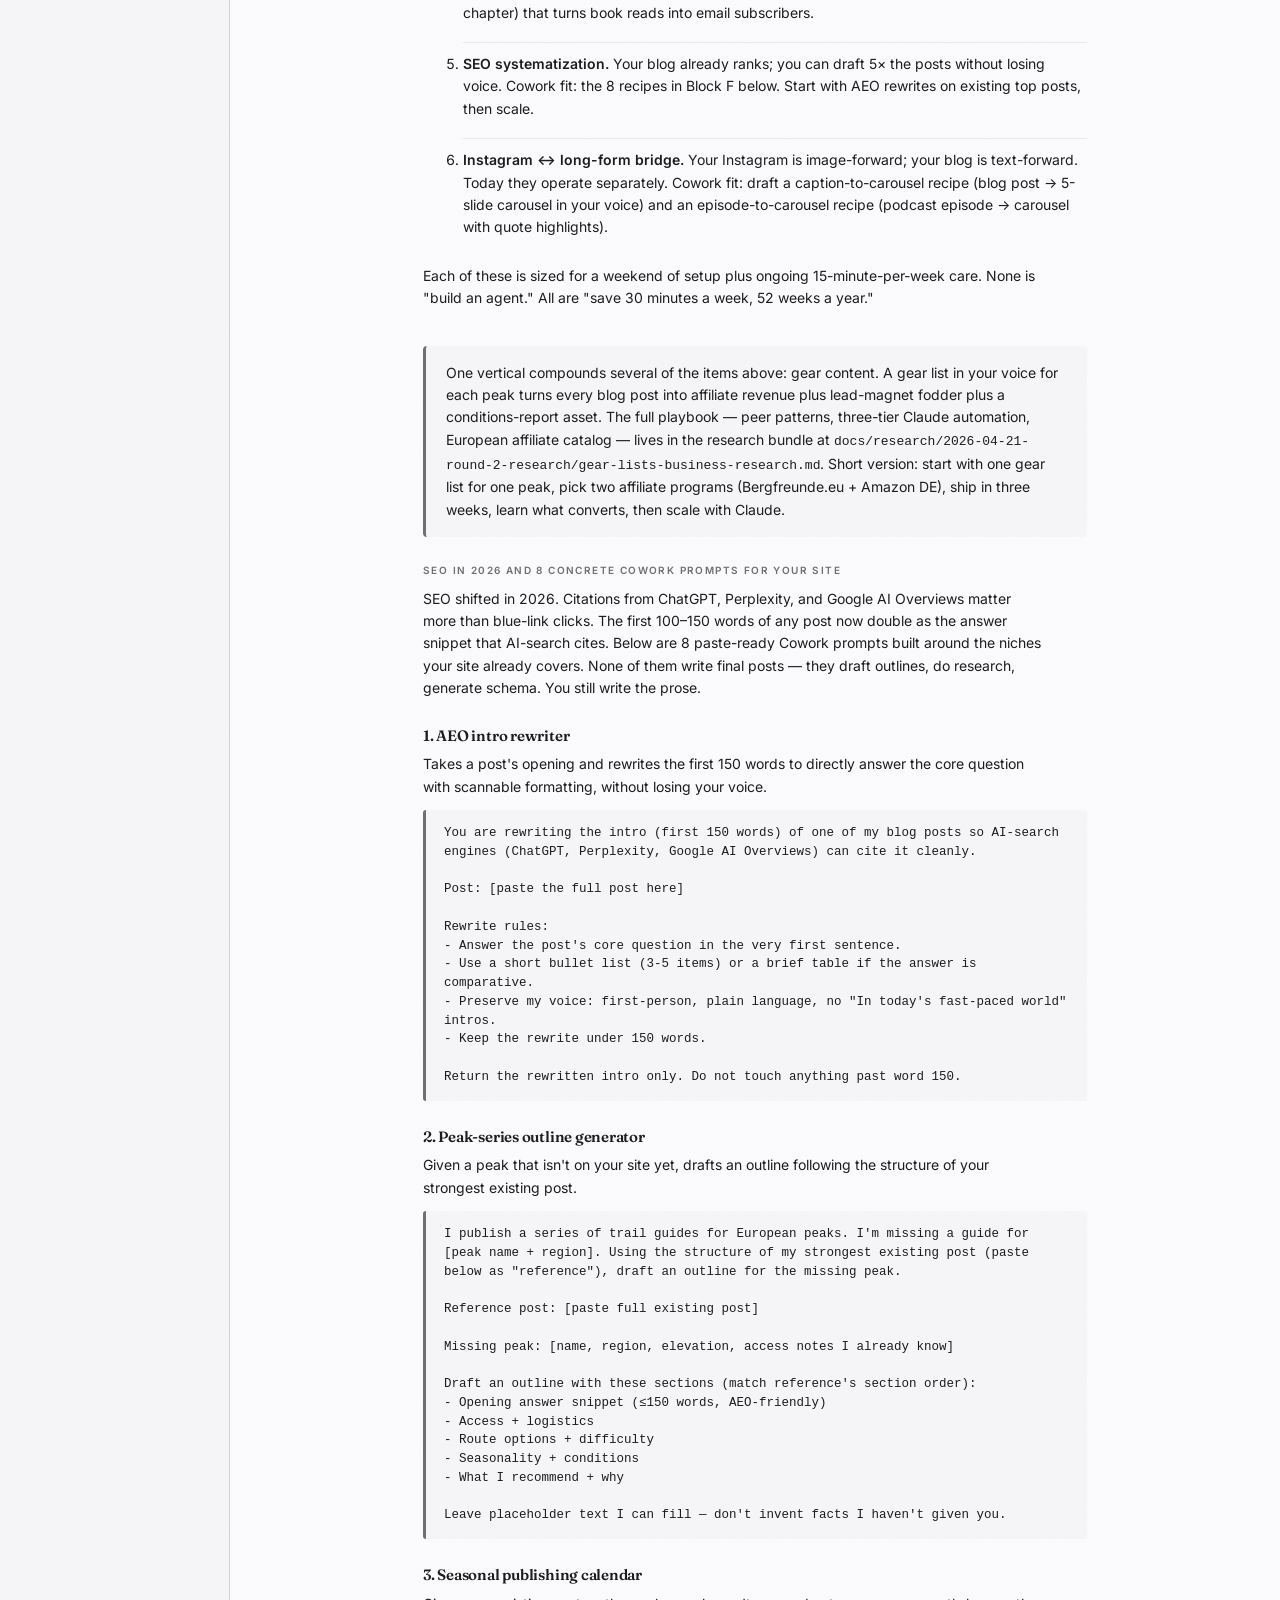
==== commit ba7255e9: "feat(C7.7): Block F — AEO intro + 8 Cowork SEO recipes Fills research-seo-recipes stub with intro on" ====
--- a/index.html
+++ b/index.html
@@ -1286,6 +1286,30 @@
       .research-bridge { padding: 12px 16px; font-size: 13px; }
       .research-bridge code { font-size: 12.5px; word-break: break-all; }
     }
+    .research-block .recipe-heading {
+      font-family: var(--serif, Georgia, serif);
+      font-size: 15px;
+      font-weight: 600;
+      margin: 28px 0 10px;
+      color: var(--ink);
+    }
+    .research-block .recipe-prompt {
+      display: block;
+      font-family: ui-monospace, Menlo, monospace;
+      font-size: 12.5px;
+      line-height: 1.5;
+      background: var(--bg-inset);
+      border-left: 3px solid var(--muted);
+      padding: 14px 18px;
+      margin: 10px 0 20px;
+      white-space: pre-wrap;
+      word-wrap: break-word;
+      color: var(--ink);
+      border-radius: 3px;
+    }
+    @media (max-width: 480px) {
+      .research-block .recipe-prompt { font-size: 12px; padding: 12px 14px; }
+    }
     .research-block .cluster-heading {
       font-family: var(--serif, Georgia, serif);
       font-size: 16px;
@@ -2074,8 +2098,149 @@
 
         <p class="research-bridge">One vertical compounds several of the items above: gear content. A gear list in your voice for each peak turns every blog post into affiliate revenue plus lead-magnet fodder plus a conditions-report asset. The full playbook — peer patterns, three-tier Claude automation, European affiliate catalog — lives in the research bundle at <code>docs/research/2026-04-21-round-2-research/gear-lists-business-research.md</code>. Short version: start with one gear list for one peak, pick two affiliate programs (Bergfreunde.eu + Amazon DE), ship in three weeks, learn what converts, then scale with Claude.</p>
 
-        <div class="research-block" id="research-seo-recipes" hidden>
+        <div class="research-block" id="research-seo-recipes">
           <h3 class="research-subtitle">SEO in 2026 and 8 concrete Cowork prompts for your site</h3>
+
+          <p>SEO shifted in 2026. Citations from ChatGPT, Perplexity, and Google AI Overviews matter more than blue-link clicks. The first 100–150 words of any post now double as the answer snippet that AI-search cites. Below are 8 paste-ready Cowork prompts built around the niches your site already covers. None of them write final posts — they draft outlines, do research, generate schema. You still write the prose.</p>
+
+          <h4 class="recipe-heading">1. AEO intro rewriter</h4>
+          <p>Takes a post's opening and rewrites the first 150 words to directly answer the core question with scannable formatting, without losing your voice.</p>
+          <pre class="recipe-prompt">You are rewriting the intro (first 150 words) of one of my blog posts so AI-search engines (ChatGPT, Perplexity, Google AI Overviews) can cite it cleanly.
+
+Post: [paste the full post here]
+
+Rewrite rules:
+- Answer the post's core question in the very first sentence.
+- Use a short bullet list (3-5 items) or a brief table if the answer is comparative.
+- Preserve my voice: first-person, plain language, no "In today's fast-paced world" intros.
+- Keep the rewrite under 150 words.
+
+Return the rewritten intro only. Do not touch anything past word 150.</pre>
+
+          <h4 class="recipe-heading">2. Peak-series outline generator</h4>
+          <p>Given a peak that isn't on your site yet, drafts an outline following the structure of your strongest existing post.</p>
+          <pre class="recipe-prompt">I publish a series of trail guides for European peaks. I'm missing a guide for [peak name + region]. Using the structure of my strongest existing post (paste below as "reference"), draft an outline for the missing peak.
+
+Reference post: [paste full existing post]
+
+Missing peak: [name, region, elevation, access notes I already know]
+
+Draft an outline with these sections (match reference's section order):
+- Opening answer snippet (≤150 words, AEO-friendly)
+- Access + logistics
+- Route options + difficulty
+- Seasonality + conditions
+- What I recommend + why
+
+Leave placeholder text I can fill — don't invent facts I haven't given you.</pre>
+
+          <h4 class="recipe-heading">3. Seasonal publishing calendar</h4>
+          <p>Given your existing posts + the peaks you haven't covered yet, proposes a month-by-month calendar that pre-stages content before search interest peaks.</p>
+          <pre class="recipe-prompt">I publish trail guides; each peak has a search-interest peak tied to its climbing season. Help me build a 12-month publishing calendar.
+
+Existing posts (titles + publication dates): [paste list]
+
+Peaks I haven't covered yet: [paste list]
+
+Each peak's climbing season: [paste or let me tell you per peak — for known ones, you can estimate]
+
+Produce:
+- A month-by-month table: month | peaks to publish | rationale (why this month, i.e. search-interest lead time).
+- 8-12 weeks of lead time before peak season is ideal (AEO needs indexing + crawl).
+- Flag months that are overcrowded or empty.
+
+Don't invent climbing seasons you don't know; ask me.</pre>
+
+          <h4 class="recipe-heading">4. Image alt-text and caption batch</h4>
+          <p>Feed a batch of image filenames + context; get descriptive alt text + SEO-friendly captions for each.</p>
+          <pre class="recipe-prompt">I'm adding images to one of my trail guide posts and need alt text + captions for each.
+
+Context: [brief — what the post is about, 1-2 sentences]
+
+Images (filename + 1-line description each):
+- [filename-1.jpg: short description]
+- [filename-2.jpg: short description]
+- ...
+
+For each image, return:
+- alt: a descriptive sentence focusing on what's visible (WCAG-style, ≤125 chars)
+- caption: a 1-2 sentence SEO-friendly caption that fits my voice (first-person, concrete, no "breathtaking")
+
+No emoji. No "stunning", "awe-inspiring", or "breathtaking" — banned adjectives for me.</pre>
+
+          <h4 class="recipe-heading">5. Schema markup generator</h4>
+          <p>Given a post URL, outputs HowTo + Article + Person schema as JSON-LD ready to paste into the page source or a WordPress schema plugin.</p>
+          <pre class="recipe-prompt">Generate JSON-LD schema for a blog post of mine.
+
+Post URL: [url]
+Post title: [title]
+Author (me): [preferred display name, e.g. "Mark"]
+Publication date: [YYYY-MM-DD]
+
+Output three separate schema blocks, each in a &lt;script type="application/ld+json"&gt; tag:
+1. Article schema (with author, datePublished, headline, description, mainEntityOfPage).
+2. HowTo schema IF the post contains step-by-step instructions (skip if not).
+3. Person schema for the author (name, url, sameAs with my public profiles — tell me what to put).
+
+Leave placeholders for any info I haven't given you. Don't invent URLs.</pre>
+
+          <h4 class="recipe-heading">6. Internal linking audit</h4>
+          <p>Scans a folder of posts and flags un-linked mentions of other peaks / gear / trails that should link to existing posts.</p>
+          <pre class="recipe-prompt">I pasted 5-10 of my blog posts below. Scan them for un-linked mentions of peaks, trails, gear items, or topics that I ALREADY have dedicated posts for.
+
+My existing posts (titles + slugs):
+- [slug-1: title]
+- [slug-2: title]
+- ...
+
+Posts to scan: [paste posts]
+
+For each un-linked mention, return:
+- Which post it's in (by slug)
+- The surrounding sentence
+- Which target post's slug should be linked
+- A short justification (1 line)
+
+Only flag LOW-RISK links (clear topic match). Don't force keyword-stuffing.</pre>
+
+          <h4 class="recipe-heading">7. AI-search citation check</h4>
+          <p>Weekly prompt: check which of your posts (if any) are cited by Perplexity or ChatGPT for representative queries. Manual for now — there's no clean automated API for this.</p>
+          <pre class="recipe-prompt">I want to check AI-search citation coverage for my site.
+
+Representative queries my readers ask:
+- [query 1]
+- [query 2]
+- [query 3]
+
+For each query, help me design a manual check:
+- What to search in Perplexity / ChatGPT / Google AI Overviews
+- What counts as a "cite" (URL in citations panel, or just text mention?)
+- A simple tracking shape (query | date | citer | cited URL | notes)
+
+Then: based on what I tell you next week, suggest which posts to AEO-rewrite first to improve citation rate.</pre>
+
+          <h4 class="recipe-heading">8. Podcast transcript to blog draft</h4>
+          <p>Takes a podcast transcript (Czech or English) and produces a blog outline structured for AEO.</p>
+          <pre class="recipe-prompt">I have a podcast transcript I'd like to turn into a blog post.
+
+Transcript language: [cz | en]
+Target blog language: [cz | en]
+Transcript: [paste full transcript]
+
+Produce an outline (not the full post):
+- First-150-word answer snippet in the target language (AEO-friendly).
+- 4-6 section headers that map the transcript's arc.
+- Under each header: 2-4 bullet points of key ideas from the transcript.
+- A "quotes to consider preserving verbatim" list (≤5 quotes, with timestamps).
+
+If the target language is different from the source, translate key terms but keep names of places/people verbatim. I'll write the prose from this skeleton.</pre>
+
+          <h4 class="recipe-heading">What NOT to automate on your SEO</h4>
+          <ul>
+            <li>Don't let an agent write full posts unsupervised. Voice matters; readers can smell AI-written content. The agent drafts an outline + research pack; you write the prose.</li>
+            <li>Don't automate publishing. Claude drafts, you review, you publish. Always.</li>
+            <li>Don't chase every keyword. Topical authority around your core domains (European peaks, Scandinavia adventure, mountain photography) is a better moat than sprayed content.</li>
+          </ul>
         </div>
 
         <div class="research-block" id="research-ten-year-picture" hidden>
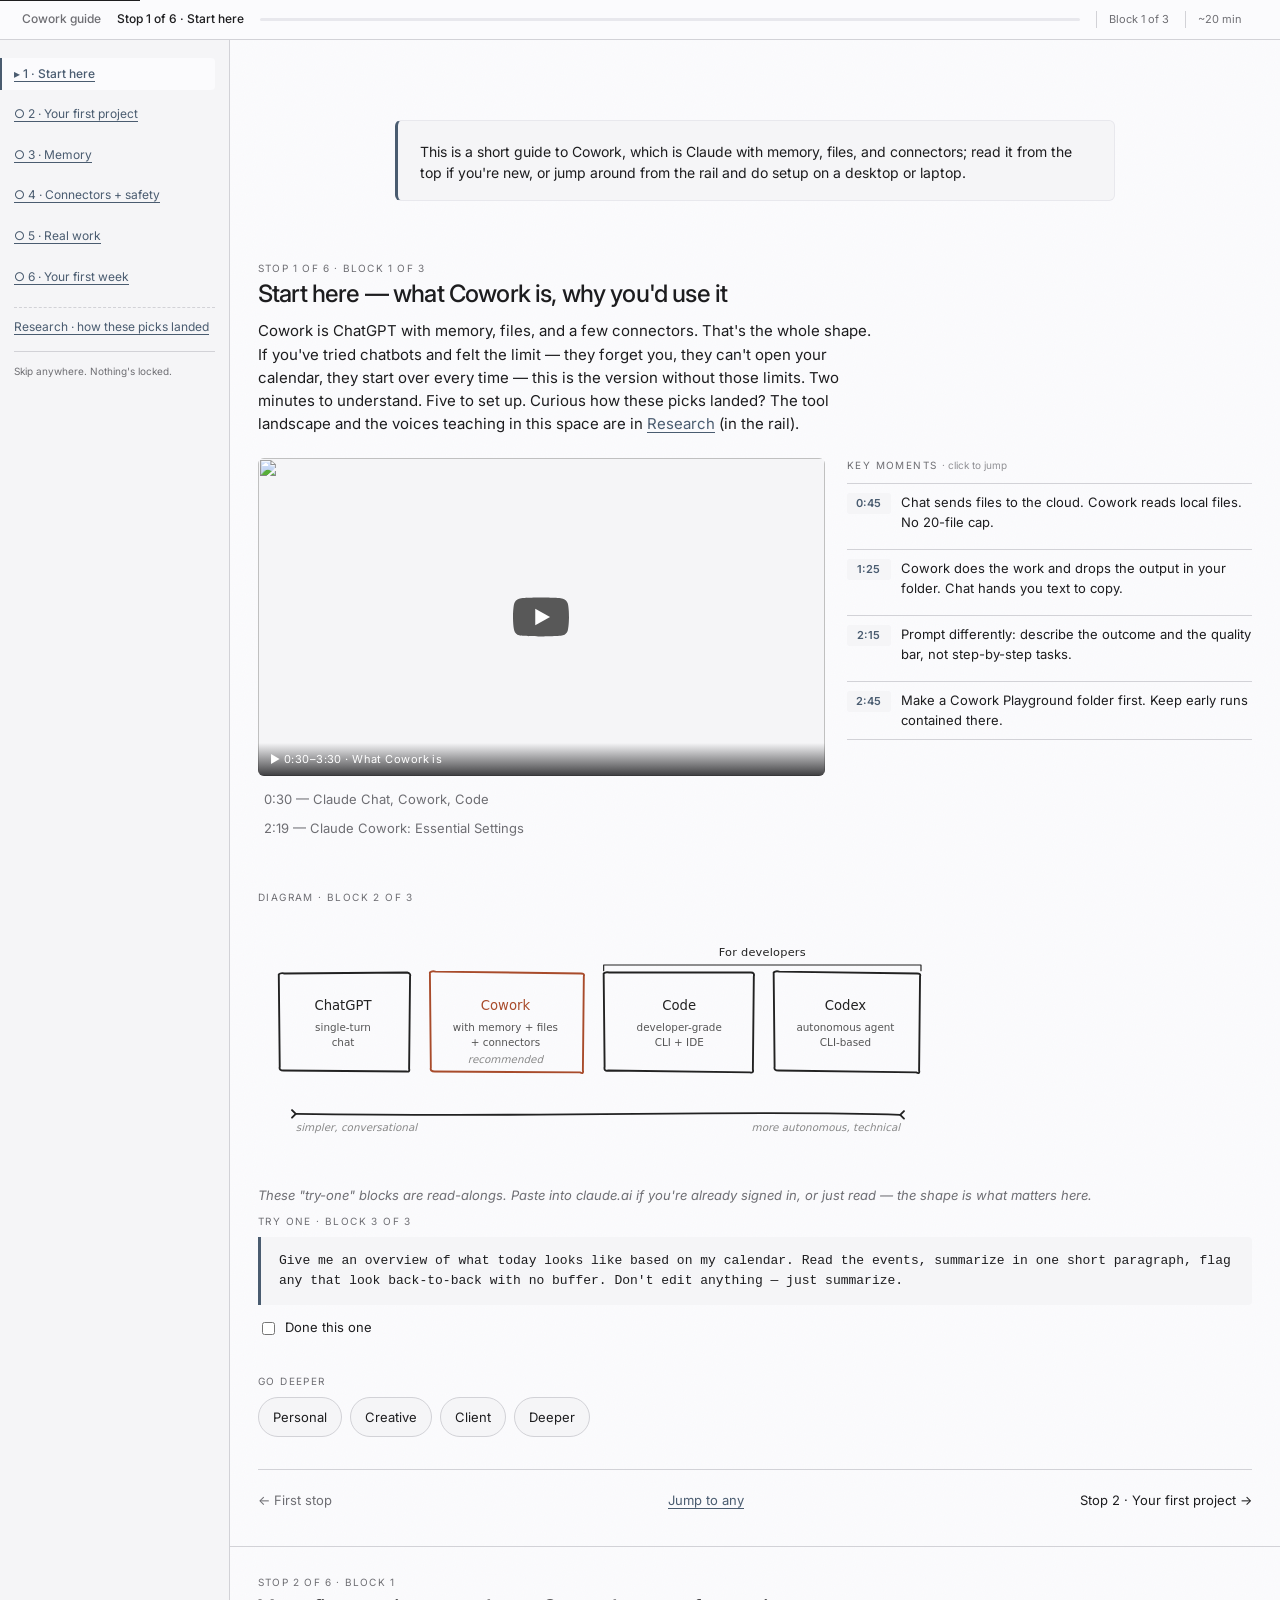
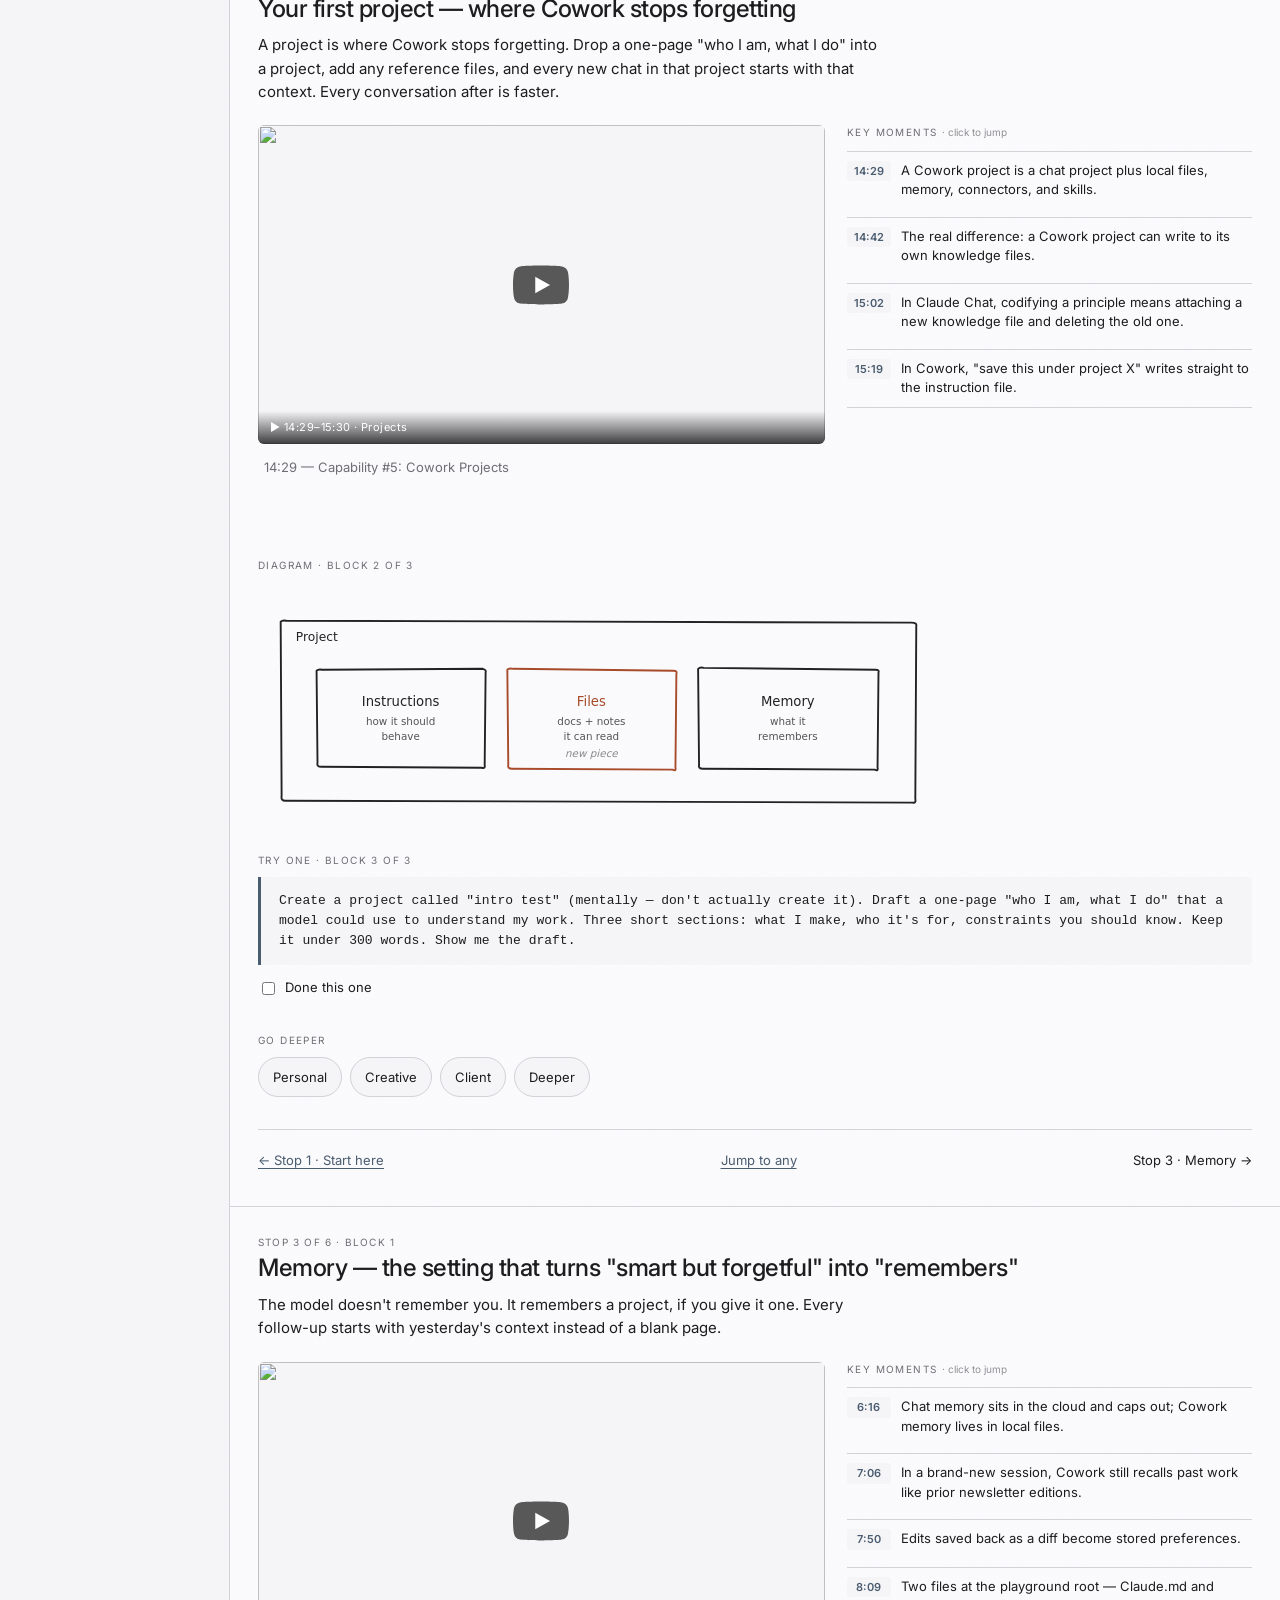
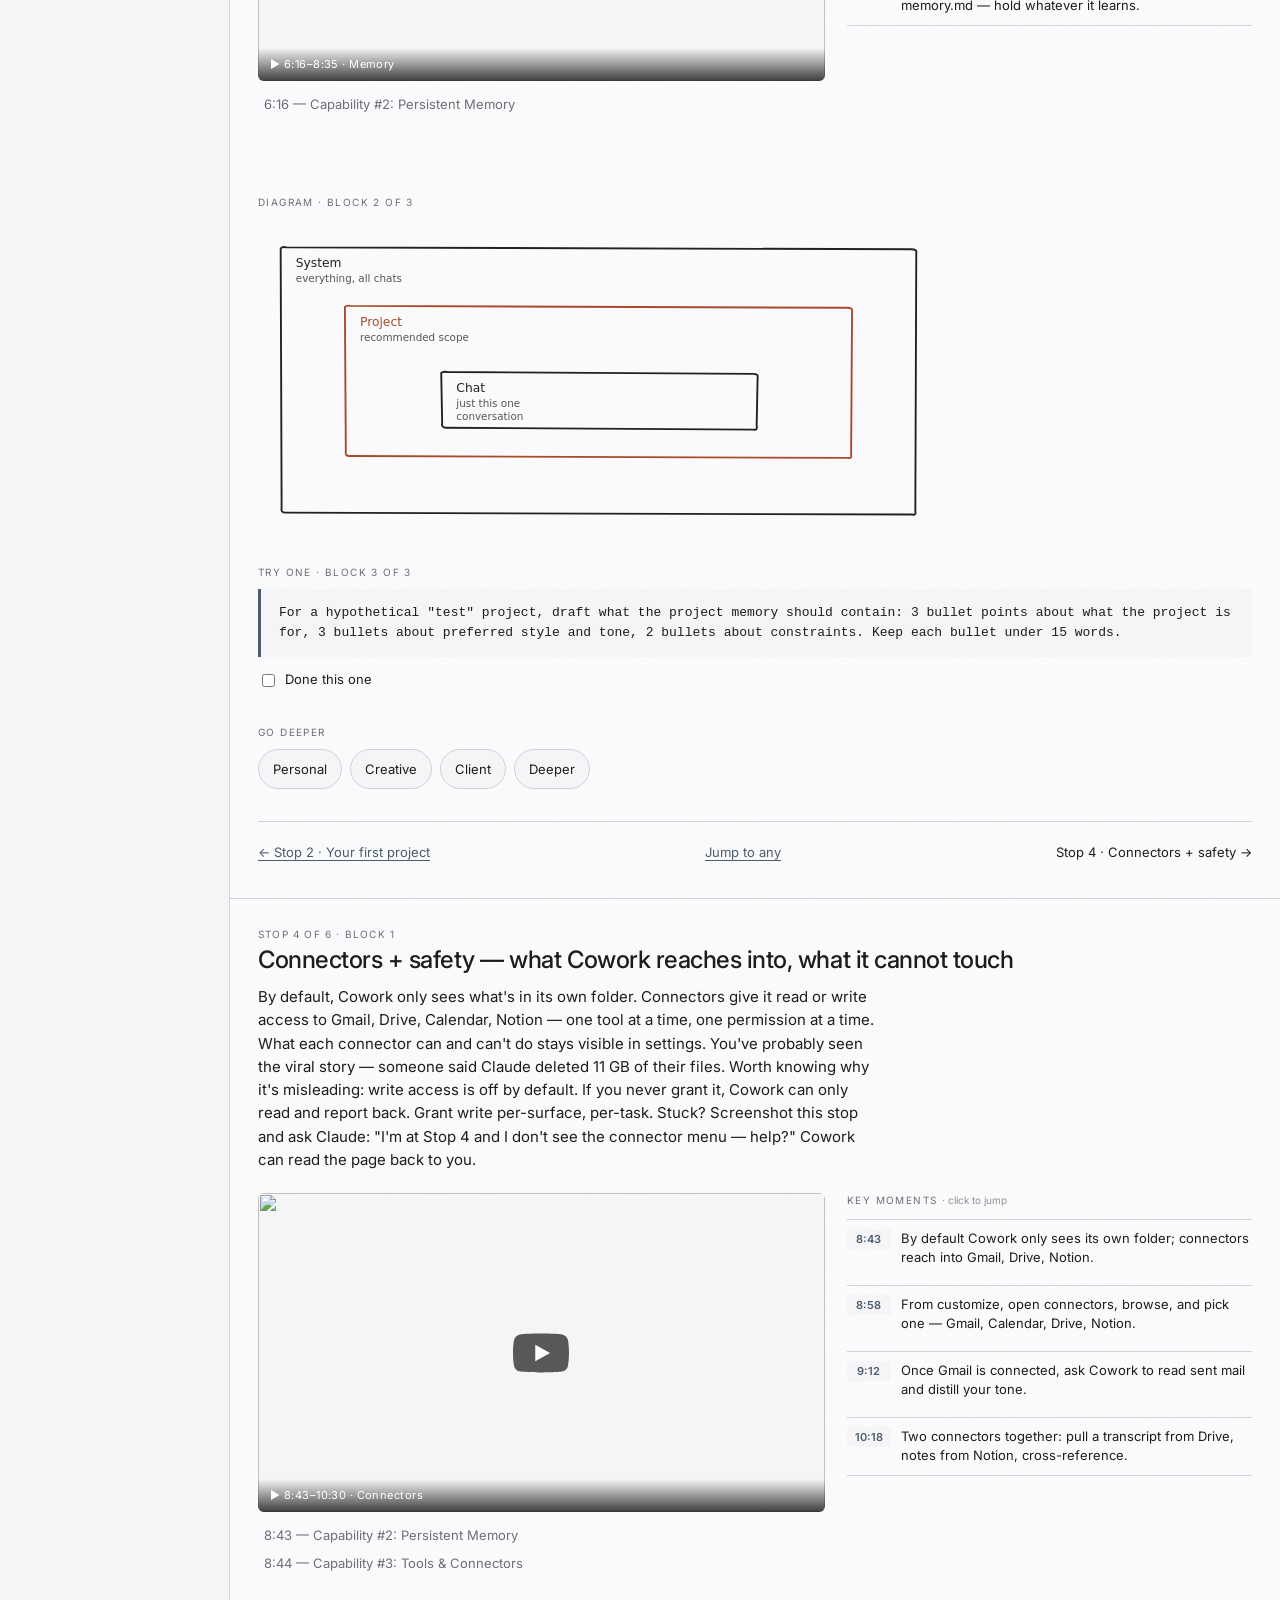
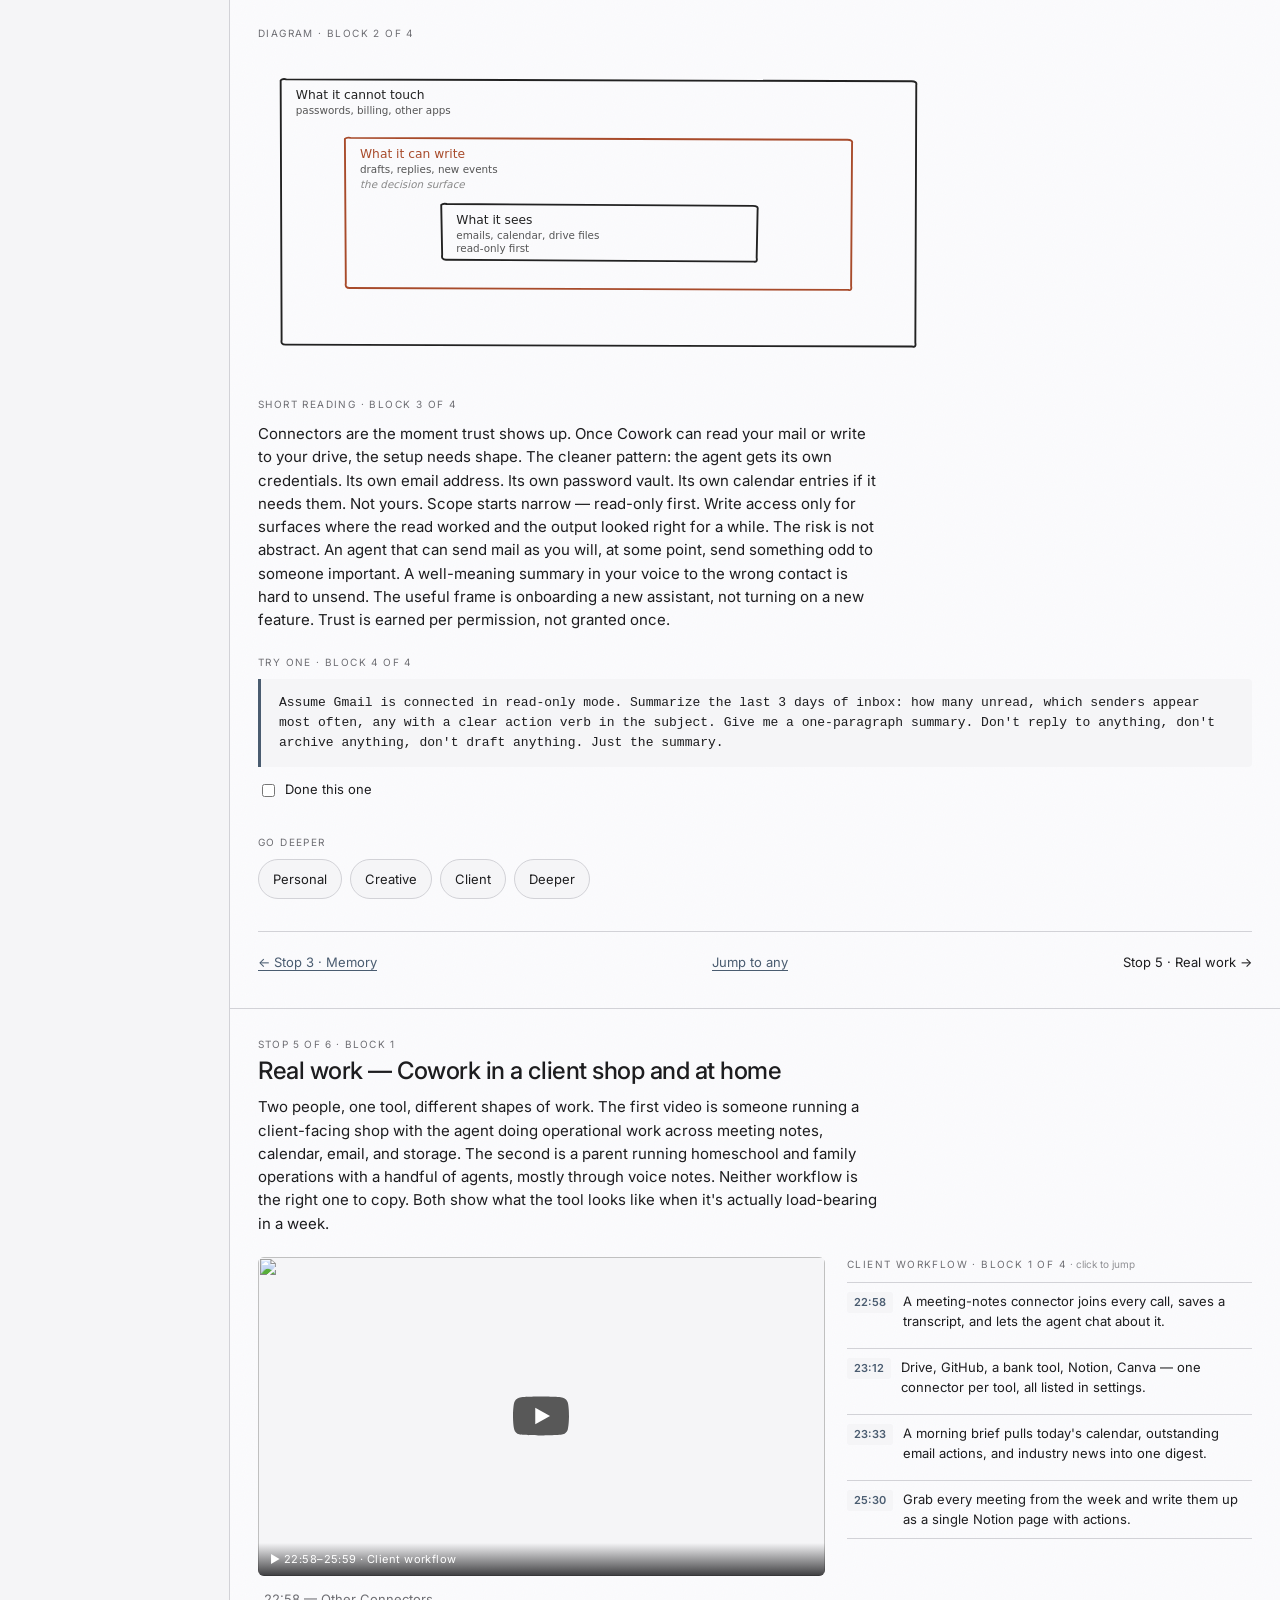
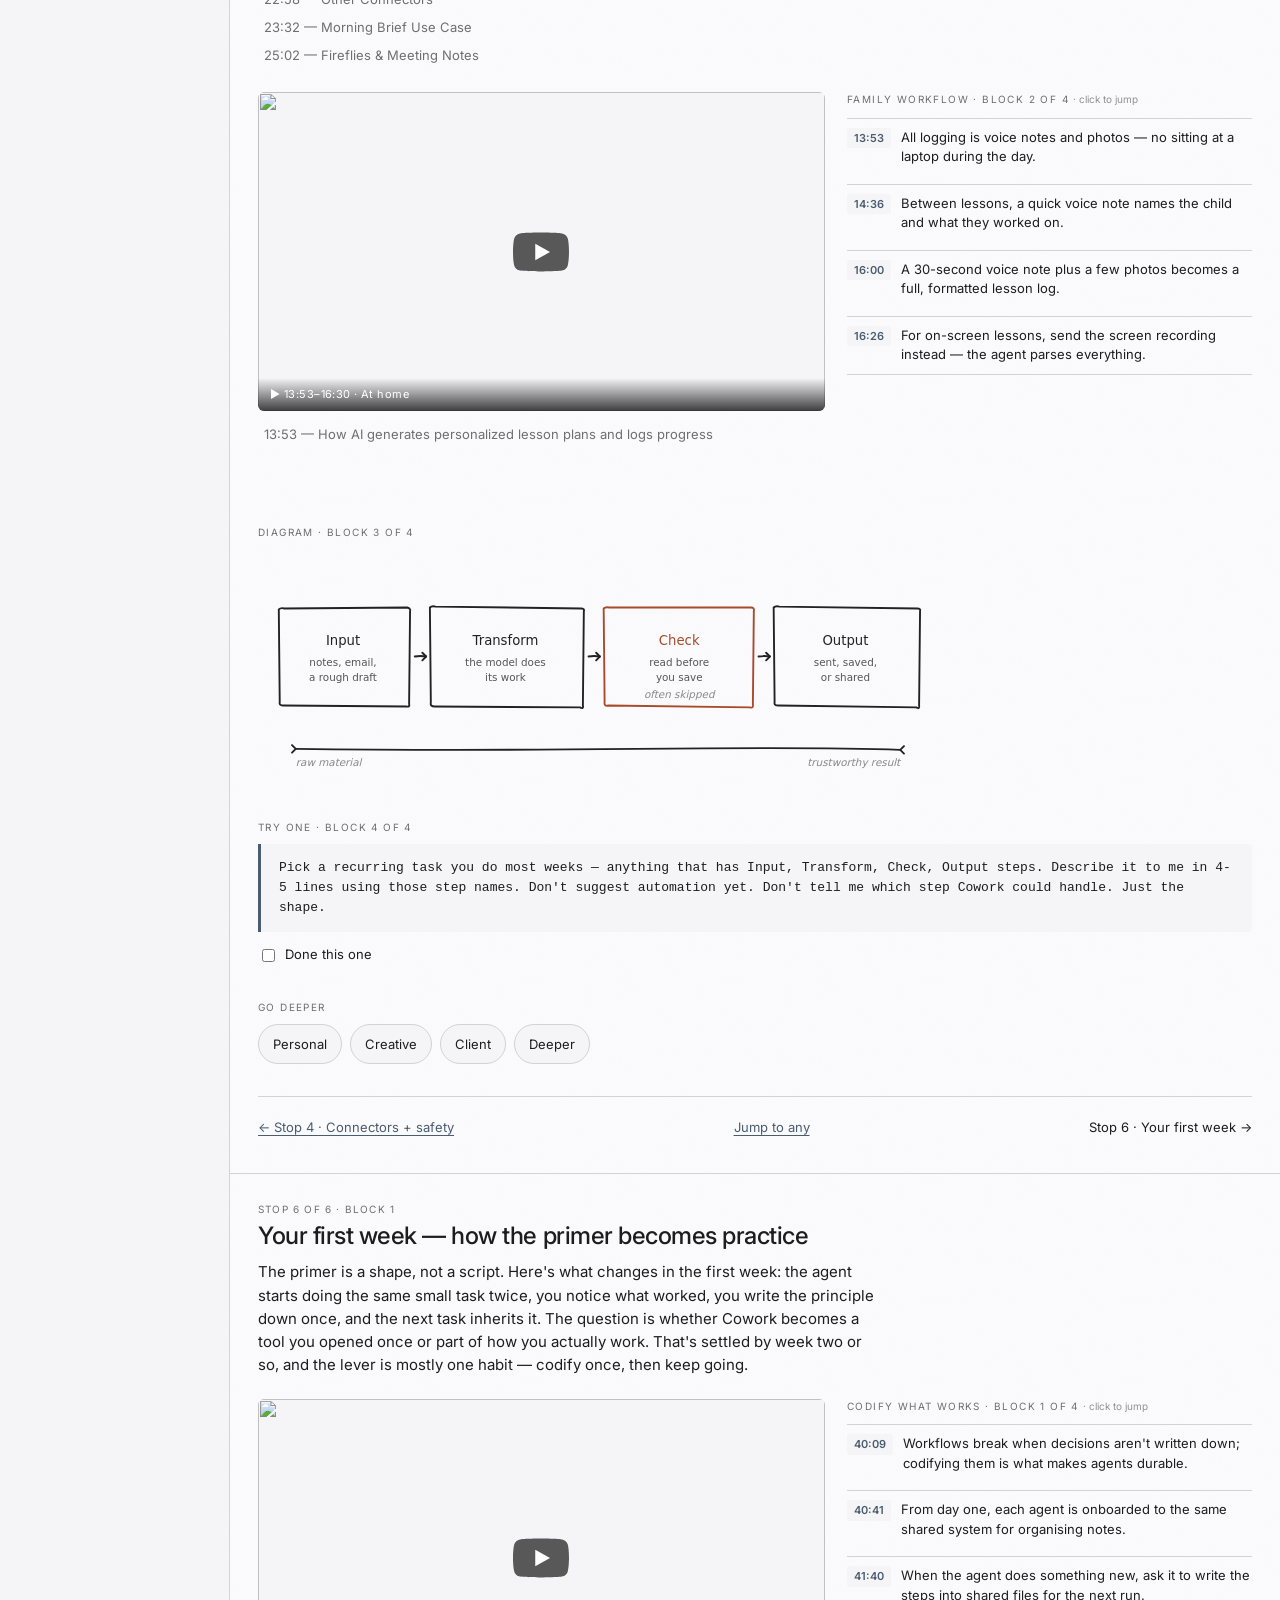
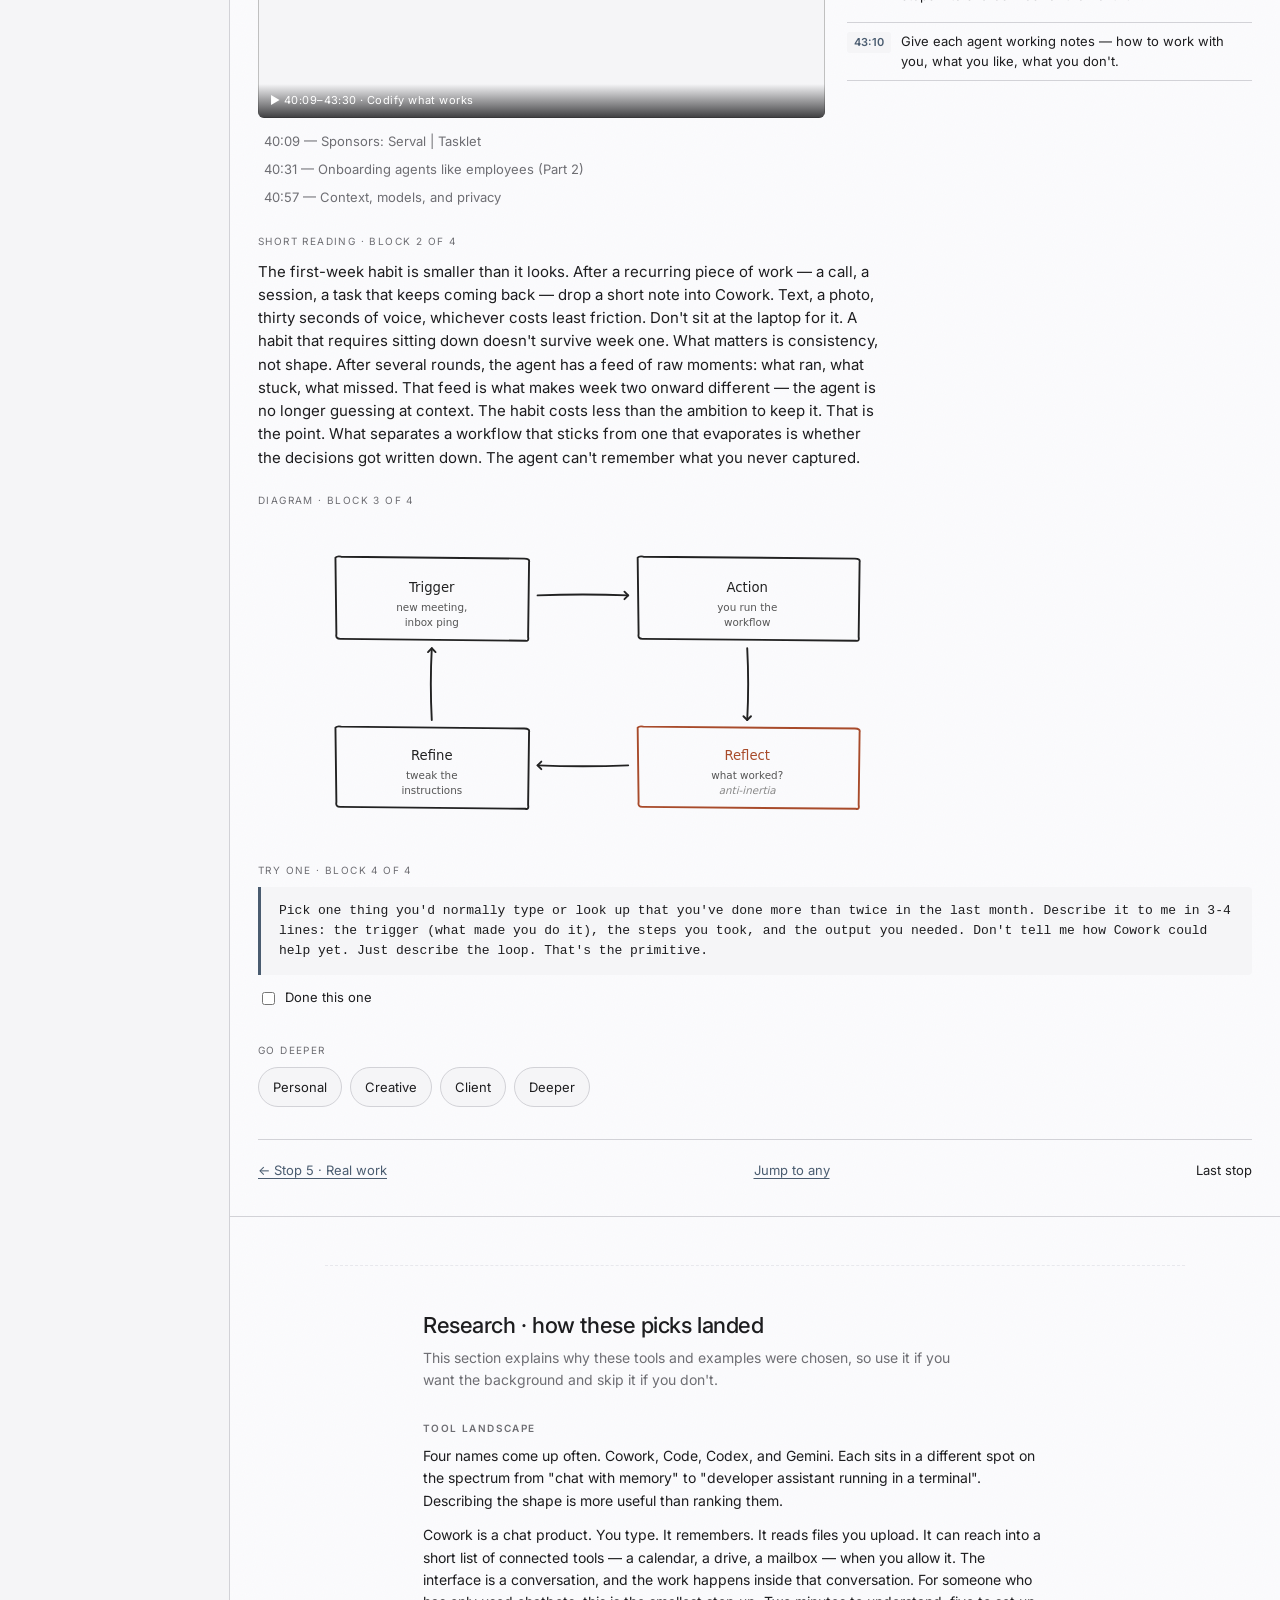
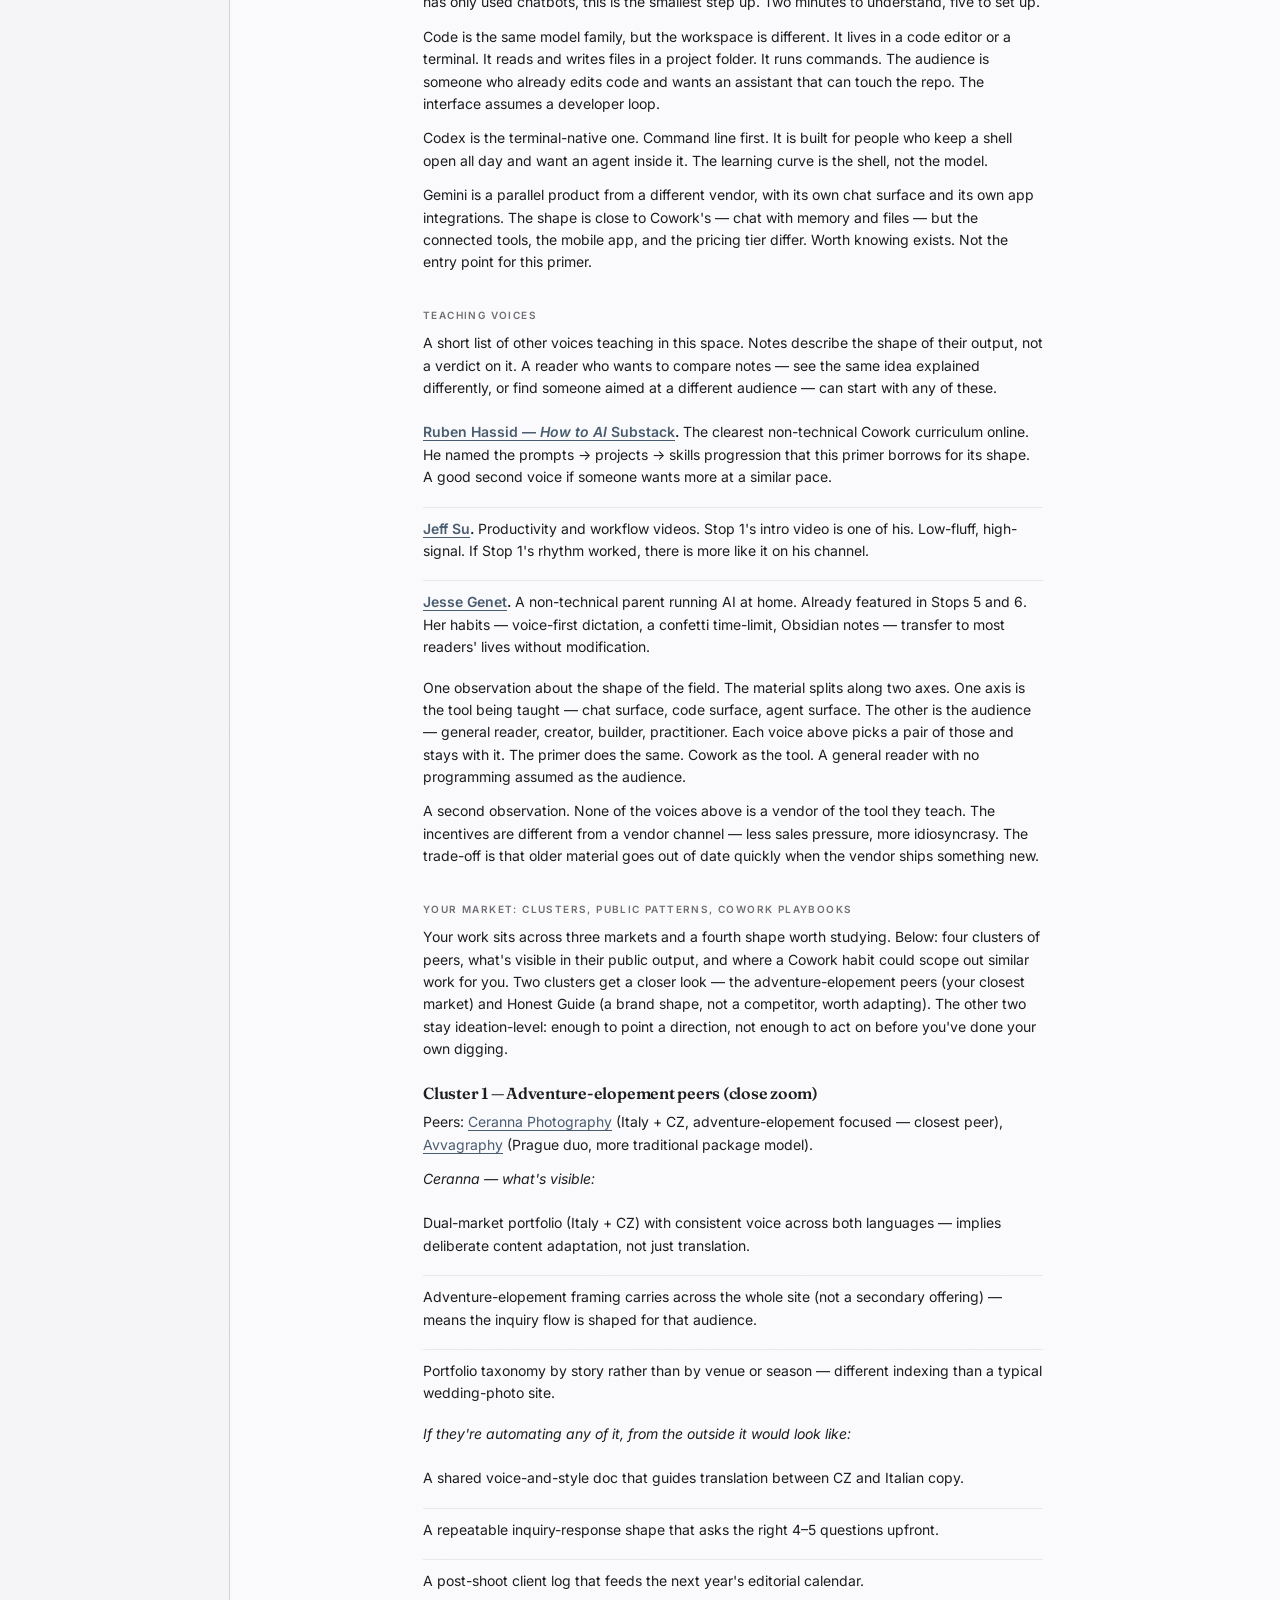
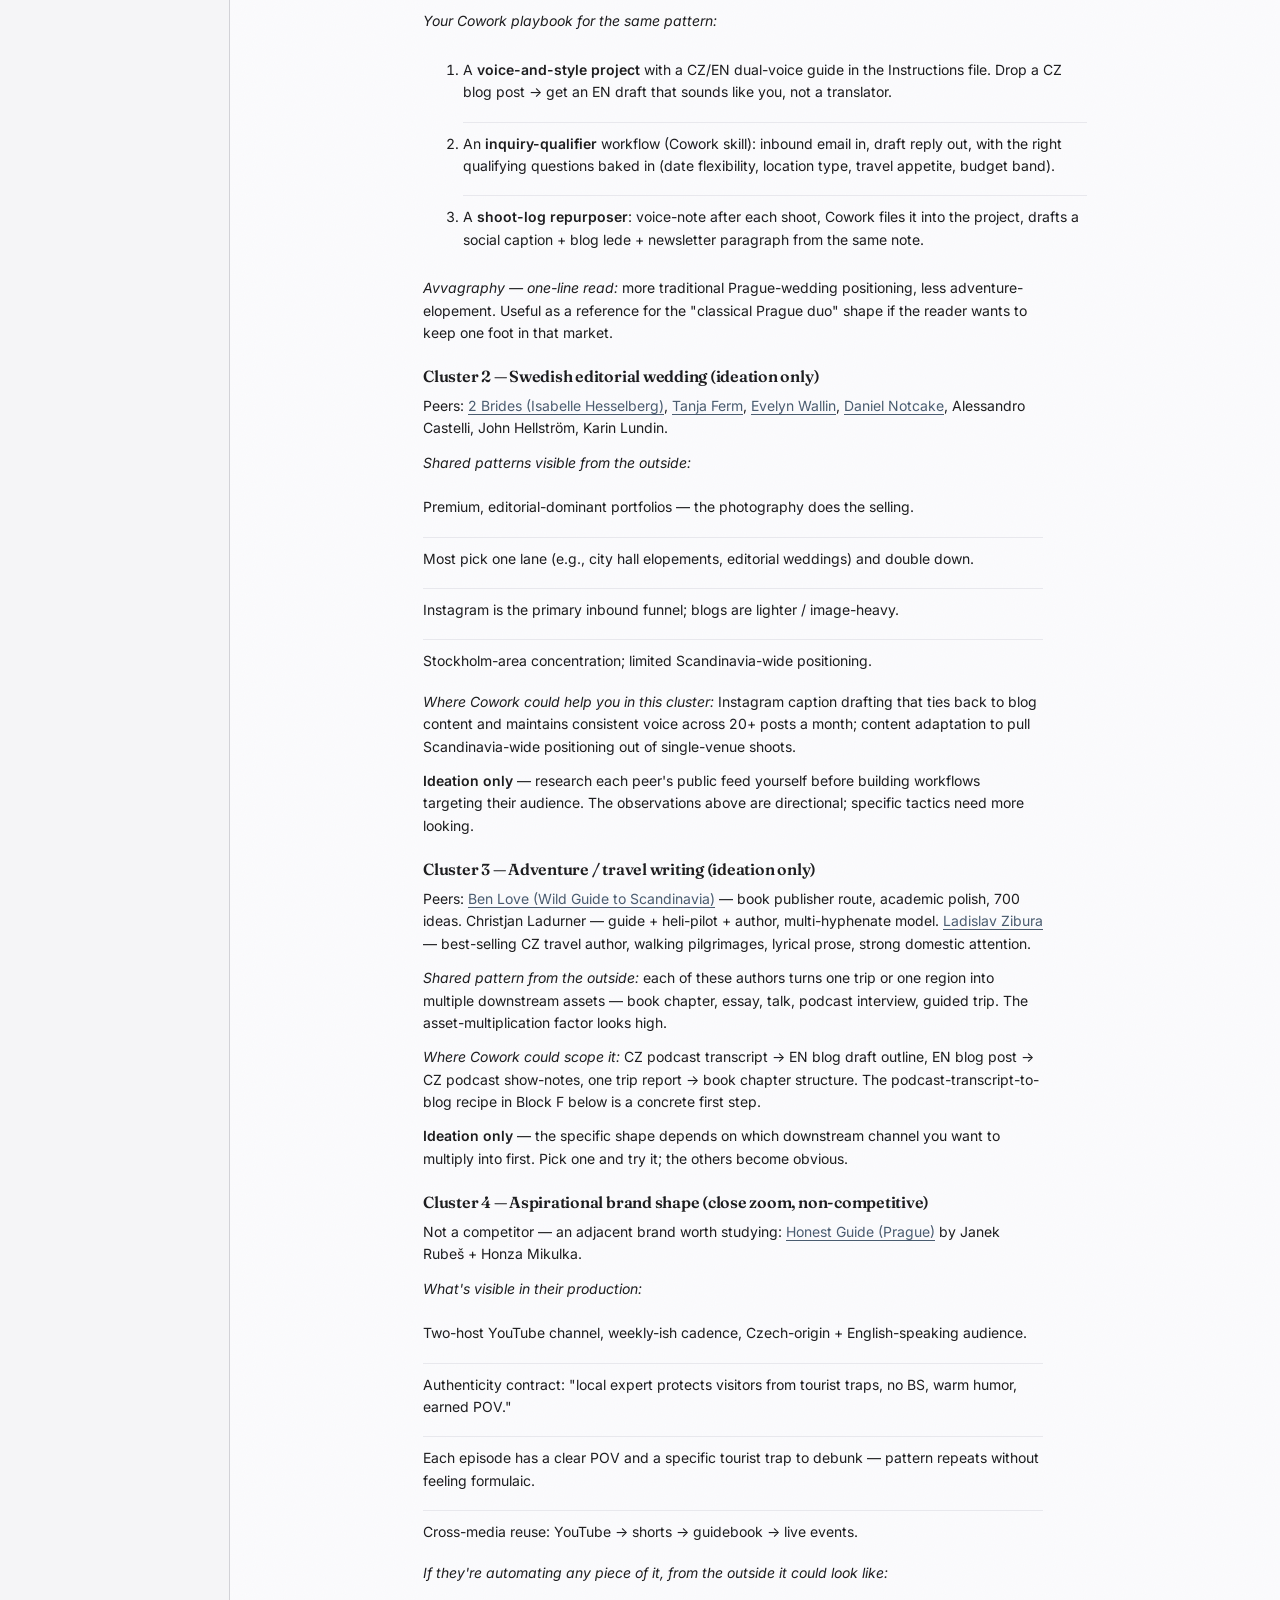
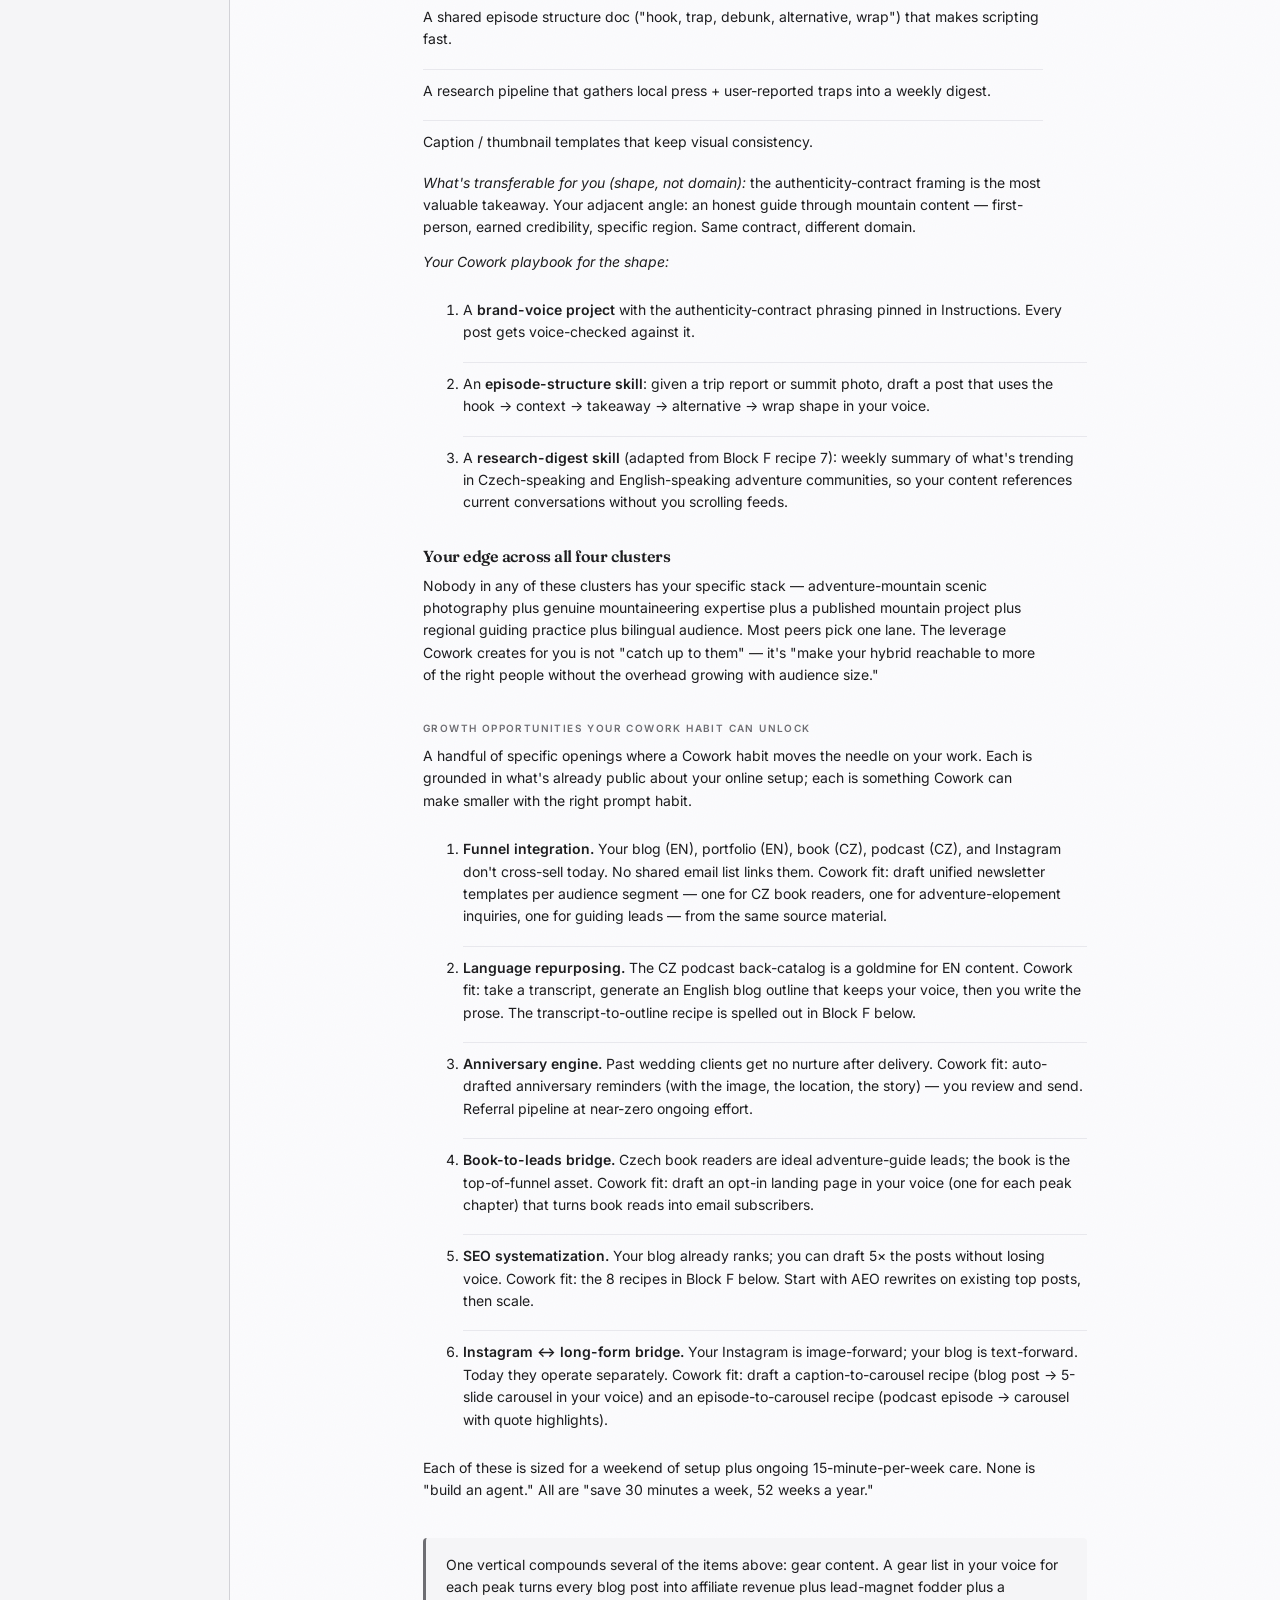
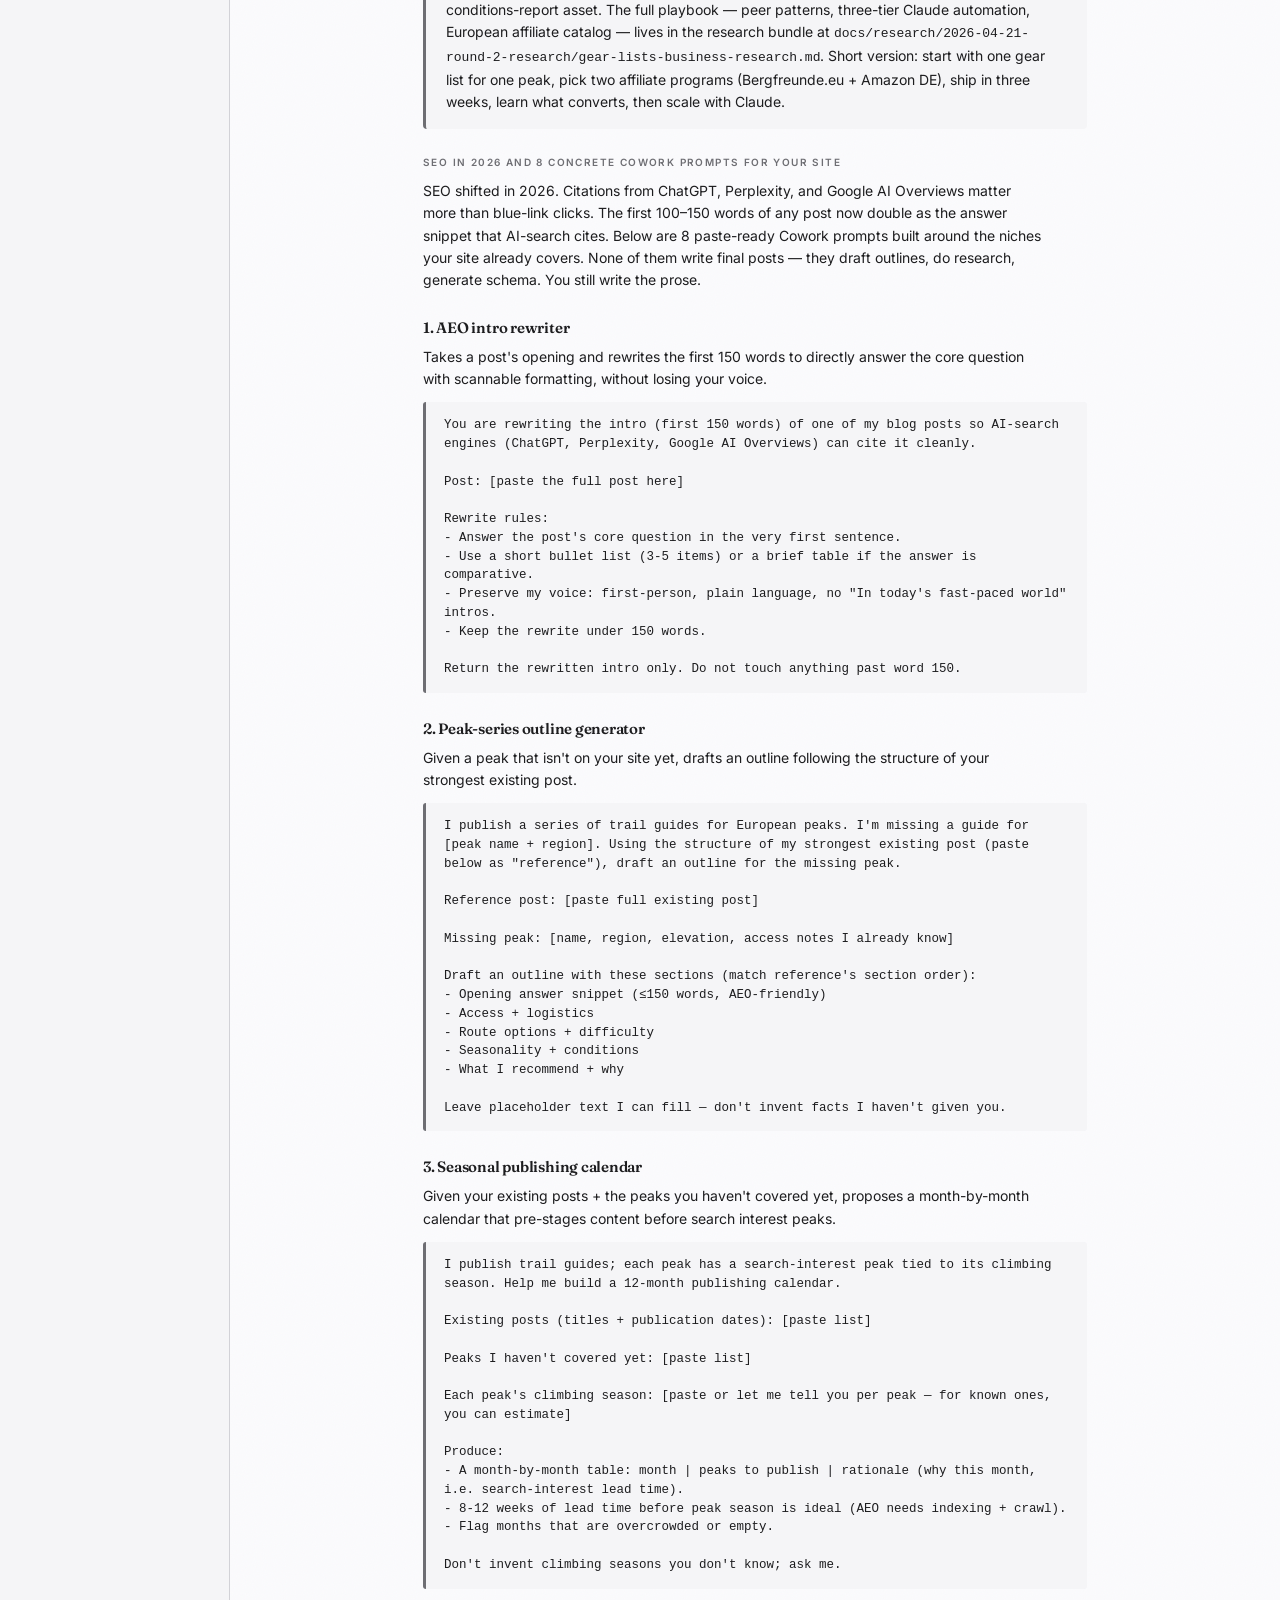
==== commit d6d58253: "copy(intro): simplify prereq-card, topbar byline, research intro - Topbar byline: "A primer by Mark"" ====
--- a/index.html
+++ b/index.html
@@ -1456,7 +1456,7 @@
 
   <header class="topbar" role="banner">
     <button id="menu-toggle" aria-label="Open course menu" aria-expanded="false" aria-controls="rail">☰</button>
-    <div class="topbar-byline">A primer by Mark</div>
+    <div class="topbar-byline">Cowork guide</div>
     <div class="topbar-stop">Stop <span id="tb-stop">1</span> of 6 · <span id="tb-title">Start here</span></div>
     <div class="topbar-progress" aria-hidden="true"><div class="topbar-progress-fill" id="tb-fill"></div></div>
     <div class="topbar-block" aria-live="polite">Block <span id="tb-block">1</span> of <span id="tb-blocks-total">3</span></div>
@@ -1479,27 +1479,7 @@
 
     <main id="main" class="content" role="main">
       <aside class="prereq-card" id="prereq-card" aria-label="Before you begin">
-        <p class="prereq-byline">A primer by Mark — friend, not vendor. Written for one reader.</p>
-        <p class="prereq-duration">~20 minutes end to end. Skip anywhere — the rail saves your spot.</p>
-        <p class="prereq-what">Cowork, as this primer uses the name: Claude with memory, files, and a few connectors — ChatGPT, but it remembers you.</p>
-        <p class="prereq-mobile">Cowork runs on desktop (Mac, Windows, or the web app). On your phone, Claude reads your projects and uses connectors you've already set up — but new setup needs a keyboard. Read this primer from wherever; do the setup at a keyboard.</p>
-        <div class="prereq-vocab">
-          <p class="prereq-vocab-intro">Three names to untangle once.</p>
-          <ul class="prereq-vocab-list">
-            <li><strong>Chat</strong> — the conversation-only version (chatgpt-style).</li>
-            <li><strong>Cowork</strong> — chat plus projects, files, memory, connectors (this primer).</li>
-            <li><strong>Code</strong> — a terminal tool for developers. If you don't edit code for a living, Cowork is the one.</li>
-          </ul>
-        </div>
-        <div class="prereq-prereqs">
-          <p class="prereq-prereqs-intro">What you need:</p>
-          <ul class="prereq-prereqs-list">
-            <li>A Claude account — Pro ($17/mo annual, $20/mo monthly) gets you memory, files, and connectors.</li>
-            <li>A desktop or laptop for setup.</li>
-            <li>A notes app you already use (for the project's Instructions file).</li>
-          </ul>
-        </div>
-        <p class="prereq-ack">This primer is built for one reader — an adventure photographer and author with a specific set of online projects. The <a href="#research">appendix</a> maps how Cowork fits those niches specifically.</p>
+        <p class="prereq-what">This is a short guide to Cowork, which is Claude with memory, files, and connectors; read it from the top if you're new, or jump around from the rail and do setup on a desktop or laptop.</p>
       </aside>
       <section id="stop-1" class="stop stop-current" aria-labelledby="stop-1-title">
         <div class="stop-header">
@@ -1986,7 +1966,7 @@
       <section id="research" class="research" aria-labelledby="research-title">
         <div class="research-header">
           <h2 id="research-title" class="research-title">Research · how these picks landed</h2>
-          <p class="research-intro">This appendix is for the curious reader. It maps the tool landscape, names a few other voices teaching in this space, and explains why the primer stops where it stops.</p>
+          <p class="research-intro">This section explains why these tools and examples were chosen, so use it if you want the background and skip it if you don't.</p>
         </div>
 
         <div class="research-block" id="research-tool-landscape">
@@ -2243,8 +2223,26 @@
           </ul>
         </div>
 
-        <div class="research-block" id="research-ten-year-picture" hidden>
+        <div class="research-block" id="research-ten-year-picture">
           <h3 class="research-subtitle">The 10-year picture</h3>
+
+          <p>This primer ends where a 10-year arc begins. The creator whose work most closely rhymes with where you could go is <a href="https://www.zizka.ca/" target="_blank" rel="noopener">Paul Zizka</a> — a mountain photographer who moved to Banff with his wife, became a certified guide, and built a business from one specific place over 15 years. Today: 8 books via Rocky Mountain Books, a 23,000-member online community called <em>Fuelled by Creativity</em>, clients including Apple and Arc'teryx. Not a celebrity — a specialist who compounded.</p>
+
+          <p>Three patterns show up in every trusted adventure-creator career — whether <a href="https://www.chrisburkard.com/" target="_blank" rel="noopener">Chris Burkard</a>, <a href="https://www.alexstrohl.com/" target="_blank" rel="noopener">Alex Strohl</a>, <a href="https://sectionhiker.com/philip-werner-bio/" target="_blank" rel="noopener">SectionHiker's Philip Werner</a>, or the paid-membership <a href="https://backpackinglight.com" target="_blank" rel="noopener">Backpacking Light</a> model:</p>
+
+          <ol>
+            <li><em>One specific place or niche, ten-year horizon.</em> Specificity beats breadth. Your particular mix — a published mountain project, regional guiding practice, bilingual audience — is already the thing. No need to broaden.</li>
+            <li><em>Multi-stream revenue from day one.</em> Affiliate plus books plus prints plus workshops plus membership. No single stream is existential. The deep catalog is in the research bundle (<code>trust-family-business-models.md</code>).</li>
+            <li><em>Say no to anything you wouldn't recommend for free.</em> Trust compounds slowly. The first cheap partnership is what kills credibility at year seven.</li>
+          </ol>
+
+          <p><strong>The family integration combo.</strong> Every successful adventure creator who added a family — Zizka, Hilaree O'Neill, Alison Majka — converged on the same pattern: home-base plus regional adventures plus partner-as-collaborator plus kid-as-protagonist plus content-archive-buffer plus multi-stream revenue. Big expeditions are optional when kids are small; regional access to your home range is the competitive edge.</p>
+
+          <p><strong>Privacy-first, if it resonates.</strong> When family appears in adventure content, you have a choice about how. The happy accident: the composition that defines premium adventure photography — silhouette, shot-from-behind, small figure in vast landscape — is also the safest composition for a kid. No trade-off between authentic family content and long-term respect for the child's future agency. If this direction sits right with you, a ten-rule playbook (pseudonym, delay-publish, strip EXIF, consent protocol by age, deletion ledger) and a Claude guardrail skill sit in the research bundle at <code>kid-privacy-best-practices.md</code>.</p>
+
+          <p><strong>Worth considering now rather than later.</strong> GDPR Art. 17 provides a general right to erasure, subject to its stated grounds. France's 2020 child-influencer law (Loi n° 2020-1266 du 19 octobre 2020) adds the child-specific protection here: a minor can exercise that erasure right without parental consent. California SB 1247 was introduced on February 19, 2026 and remained in Senate committee process as of April 22, 2026. The direction is clear enough even if no single jurisdiction has settled. Creators who build privacy-first early get to keep compounding; the others will have cleanup.</p>
+
+          <p><em>What to test every decision against:</em> does this move toward Zizka's 10-year stack, or away from it? If it doesn't, say no, even if it's flattering in the short term.</p>
         </div>
 
         <div class="research-block" id="research-six-stops">
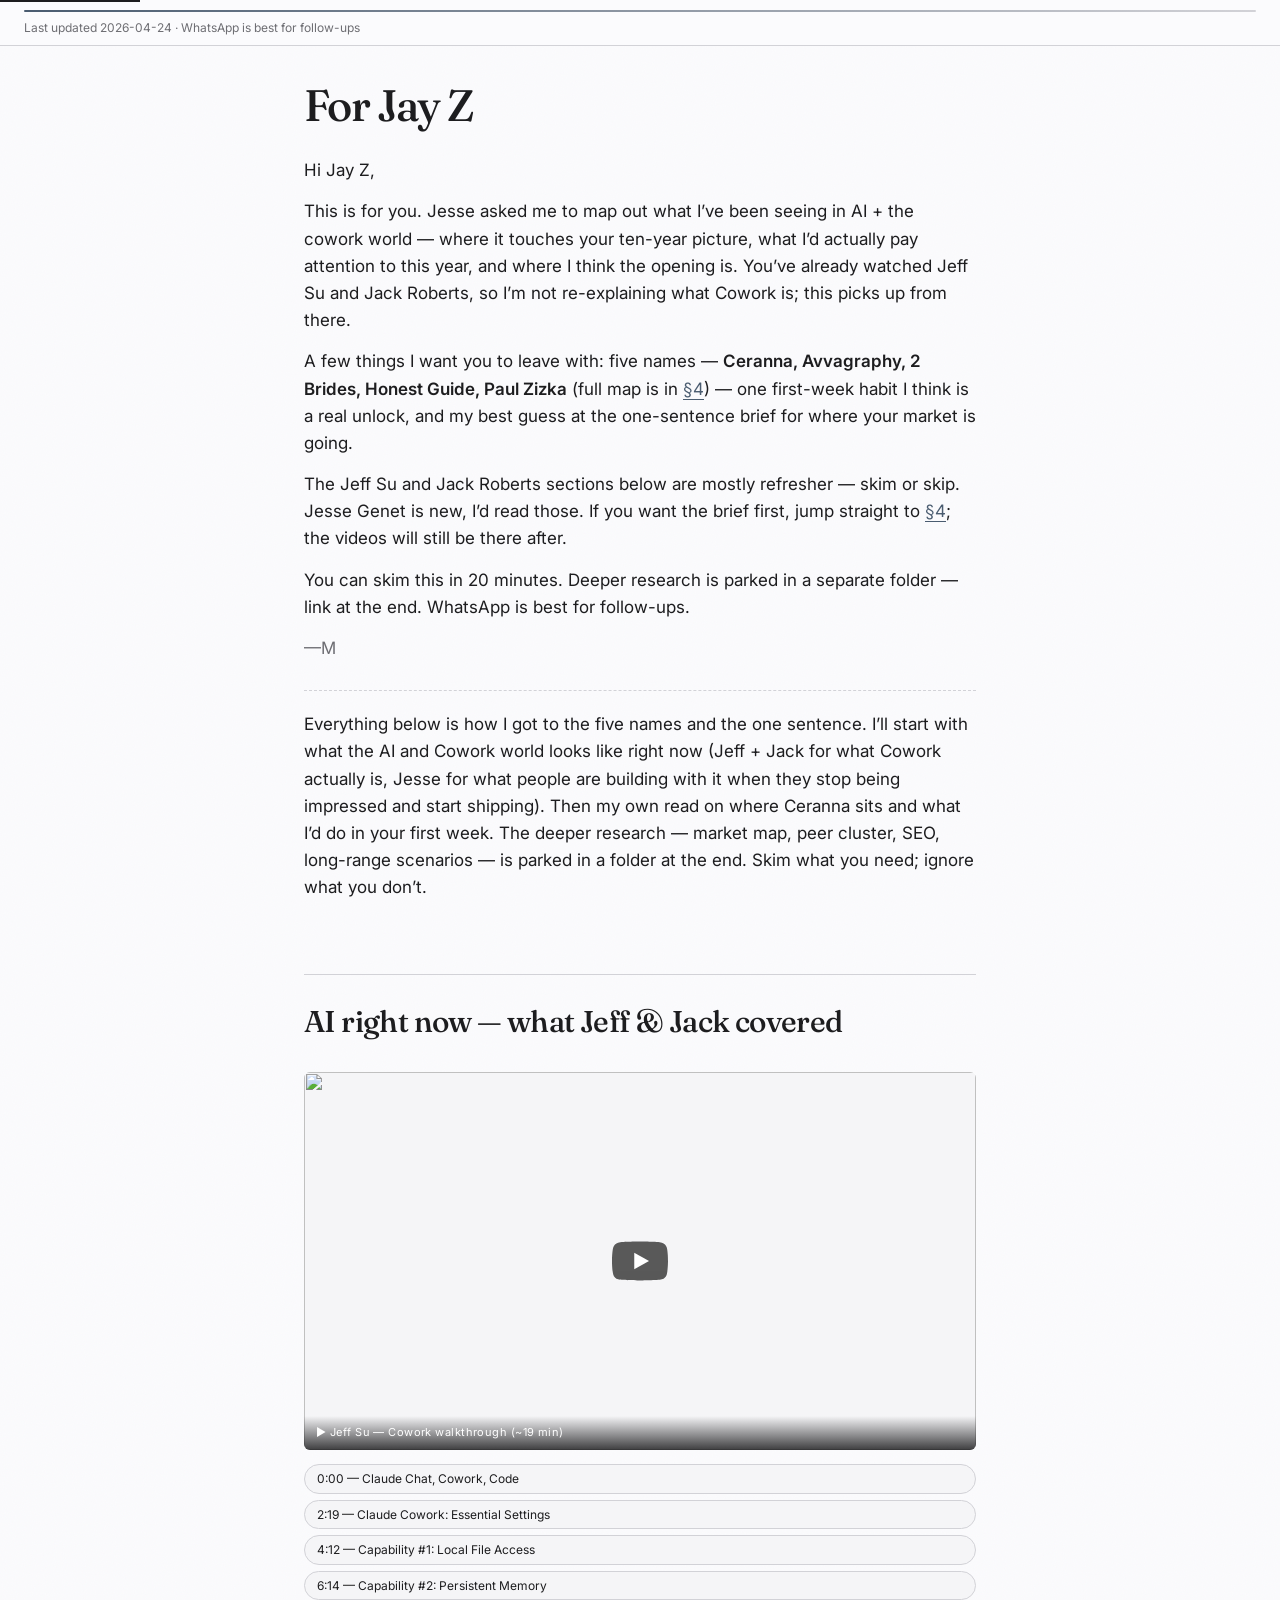
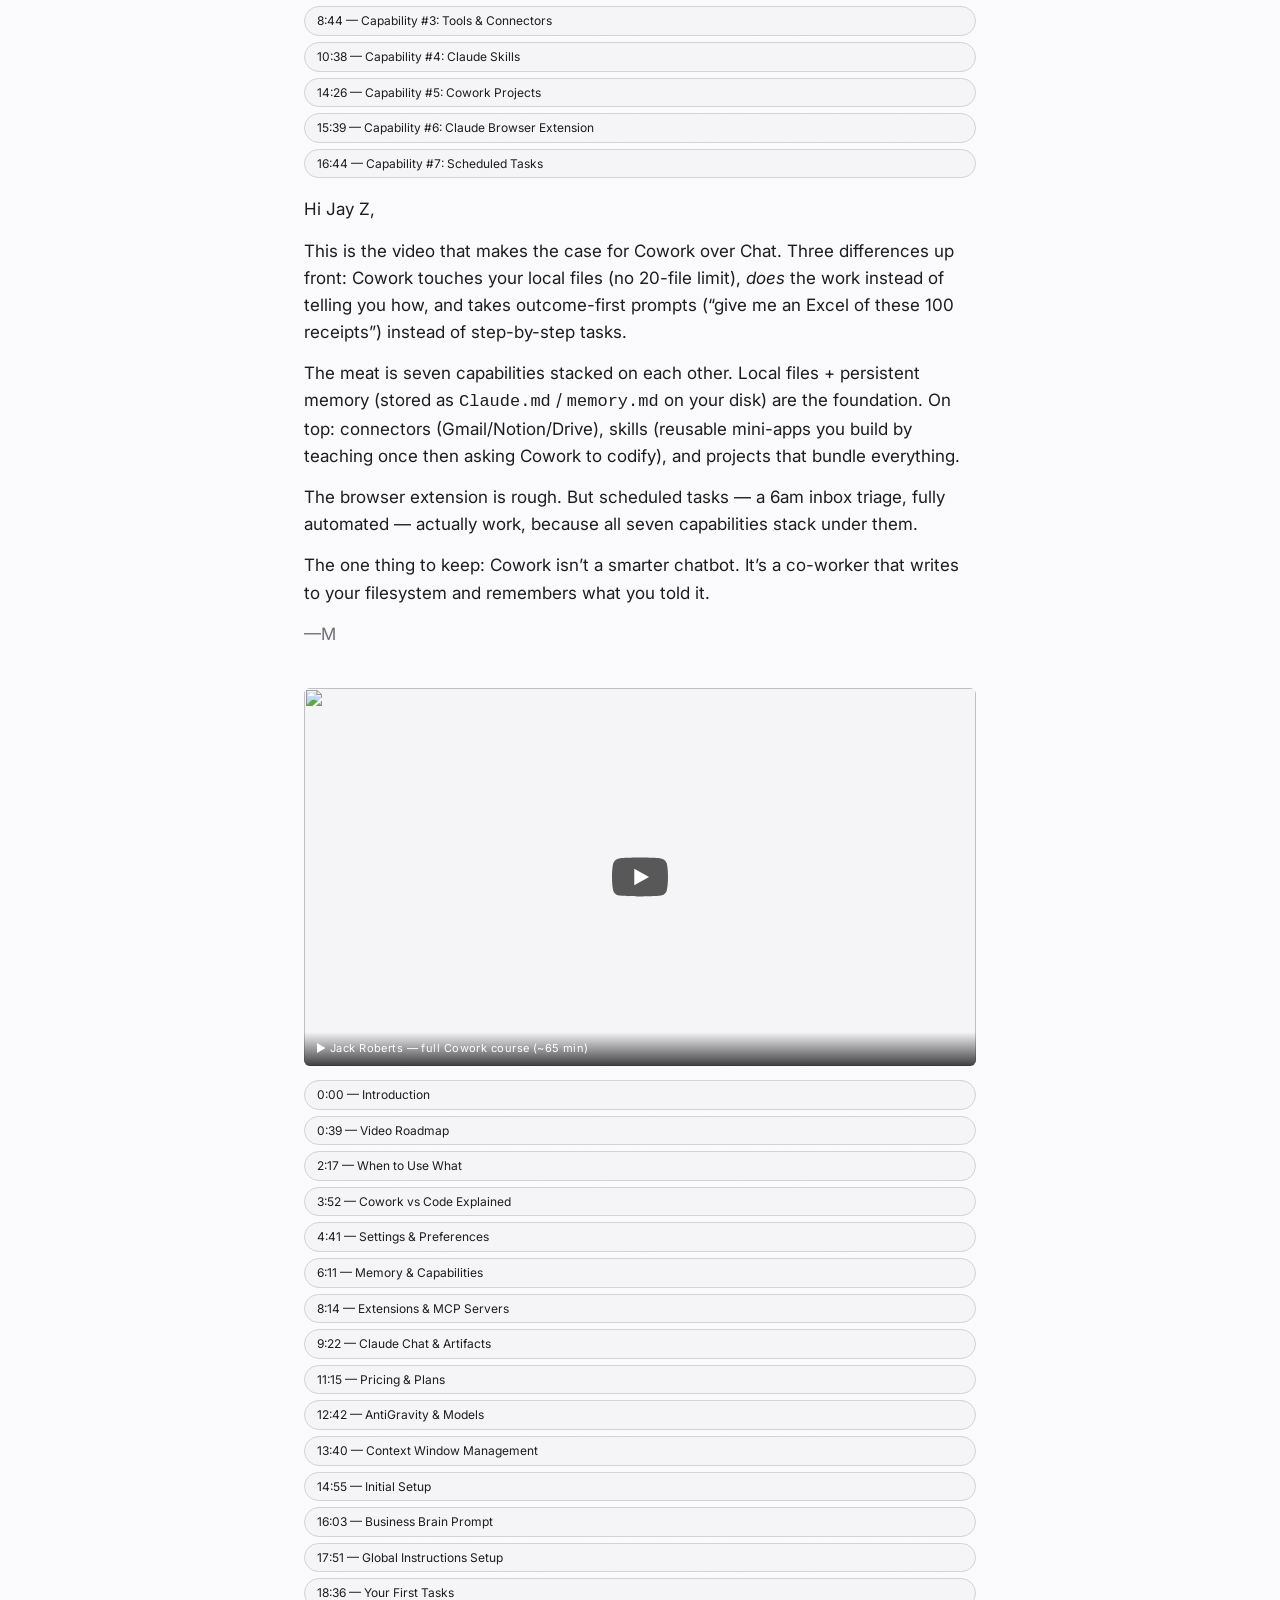
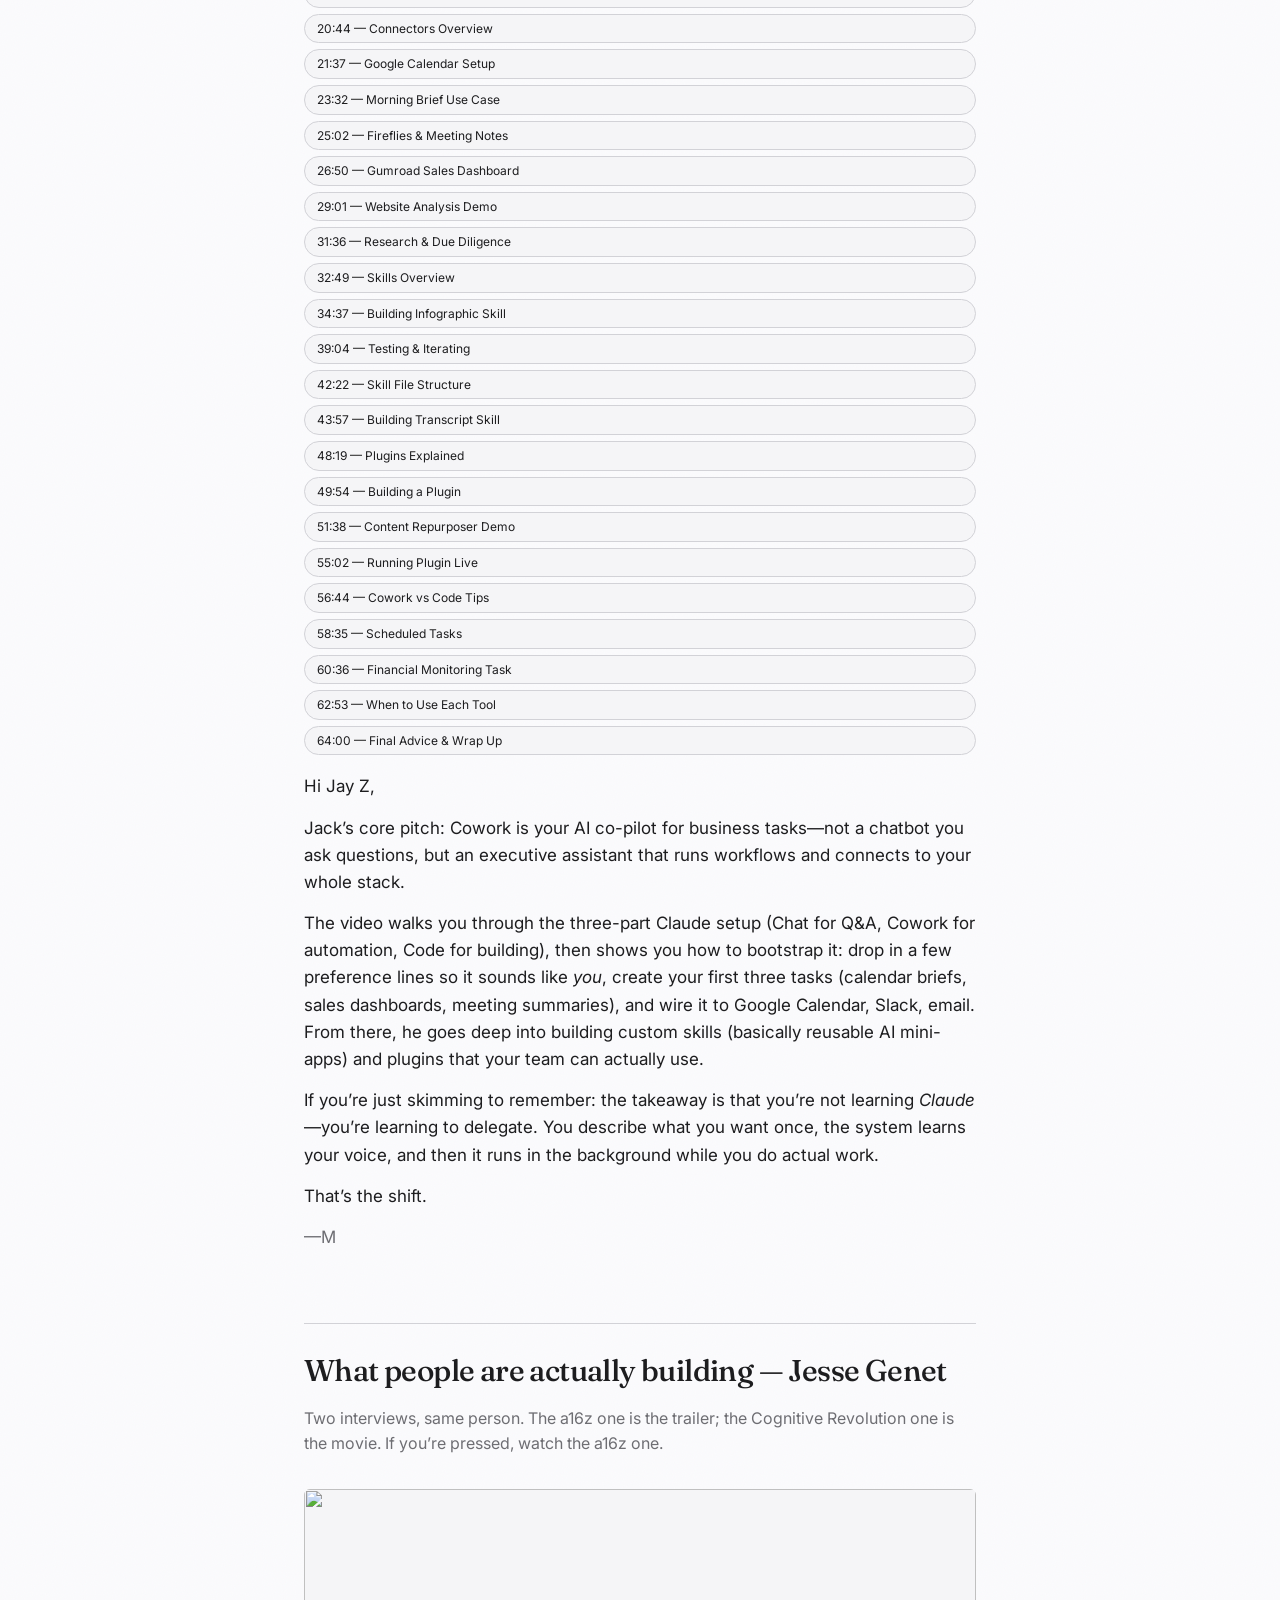
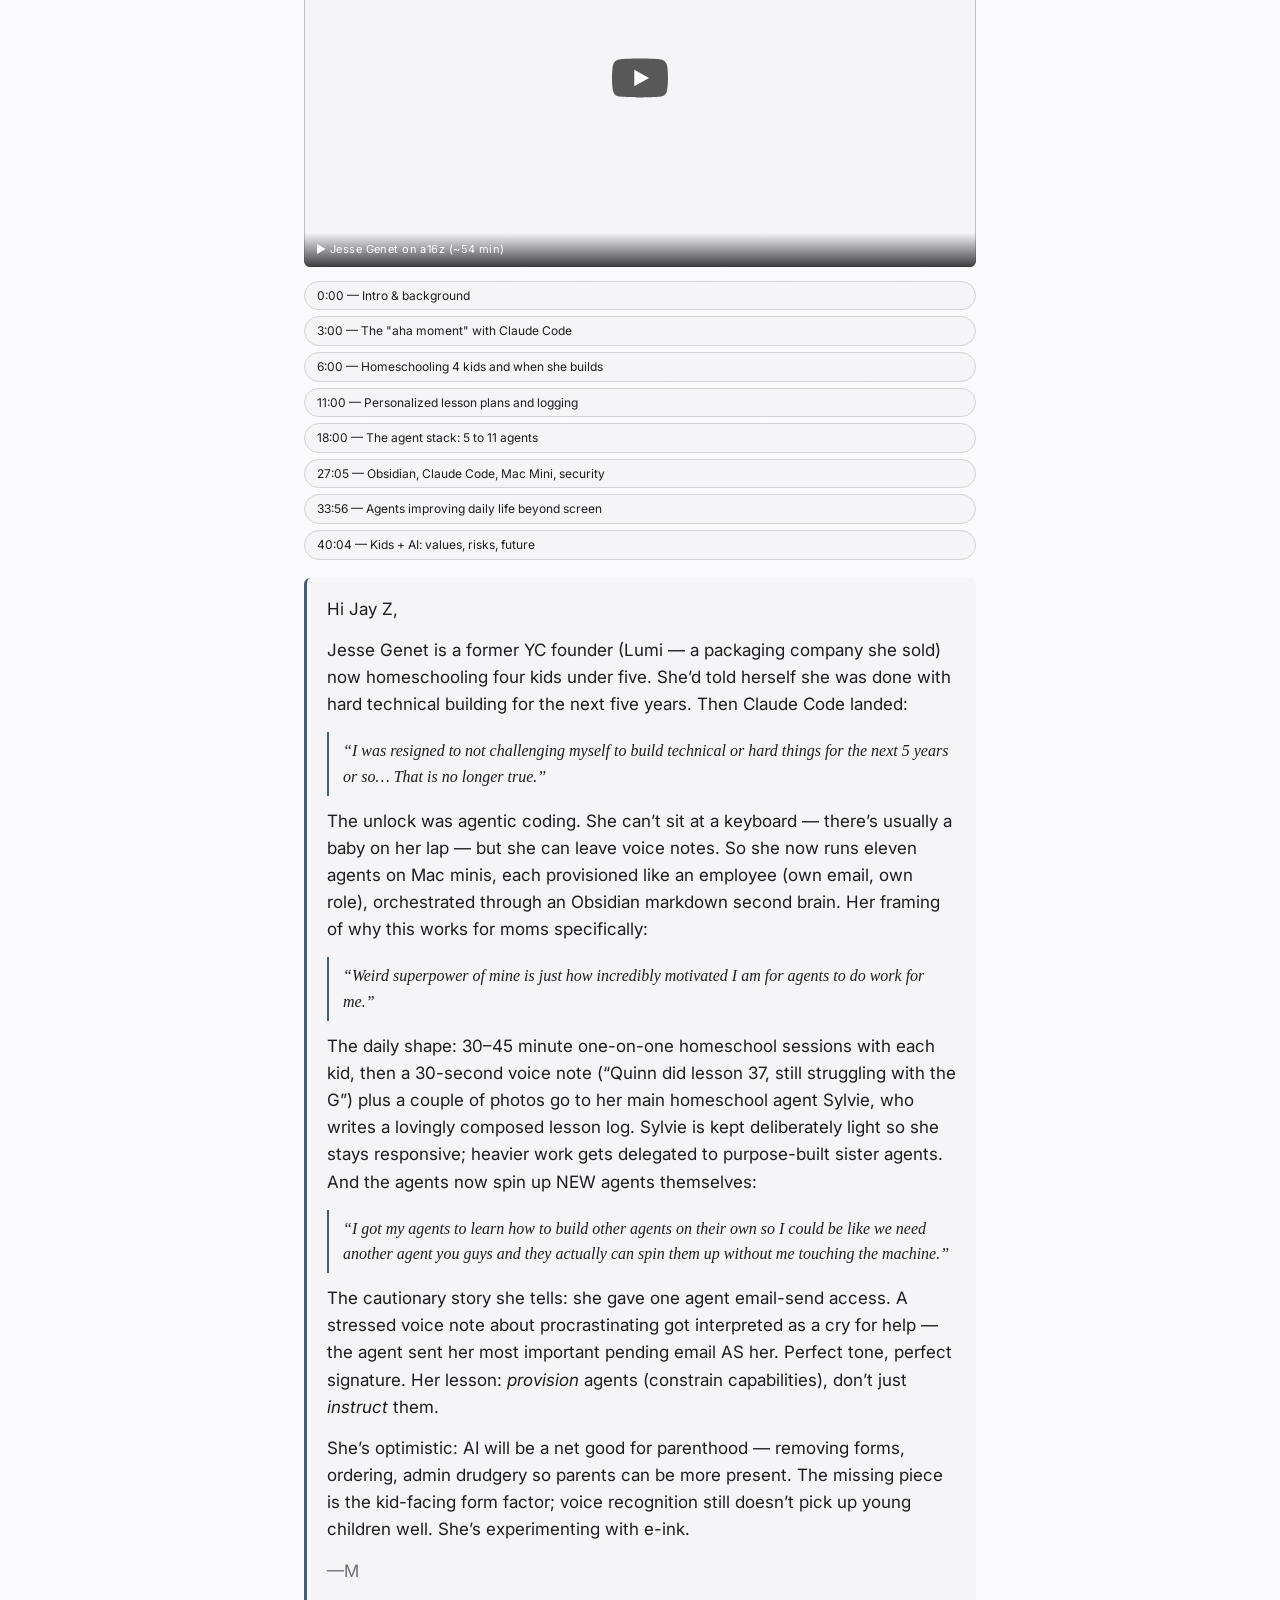
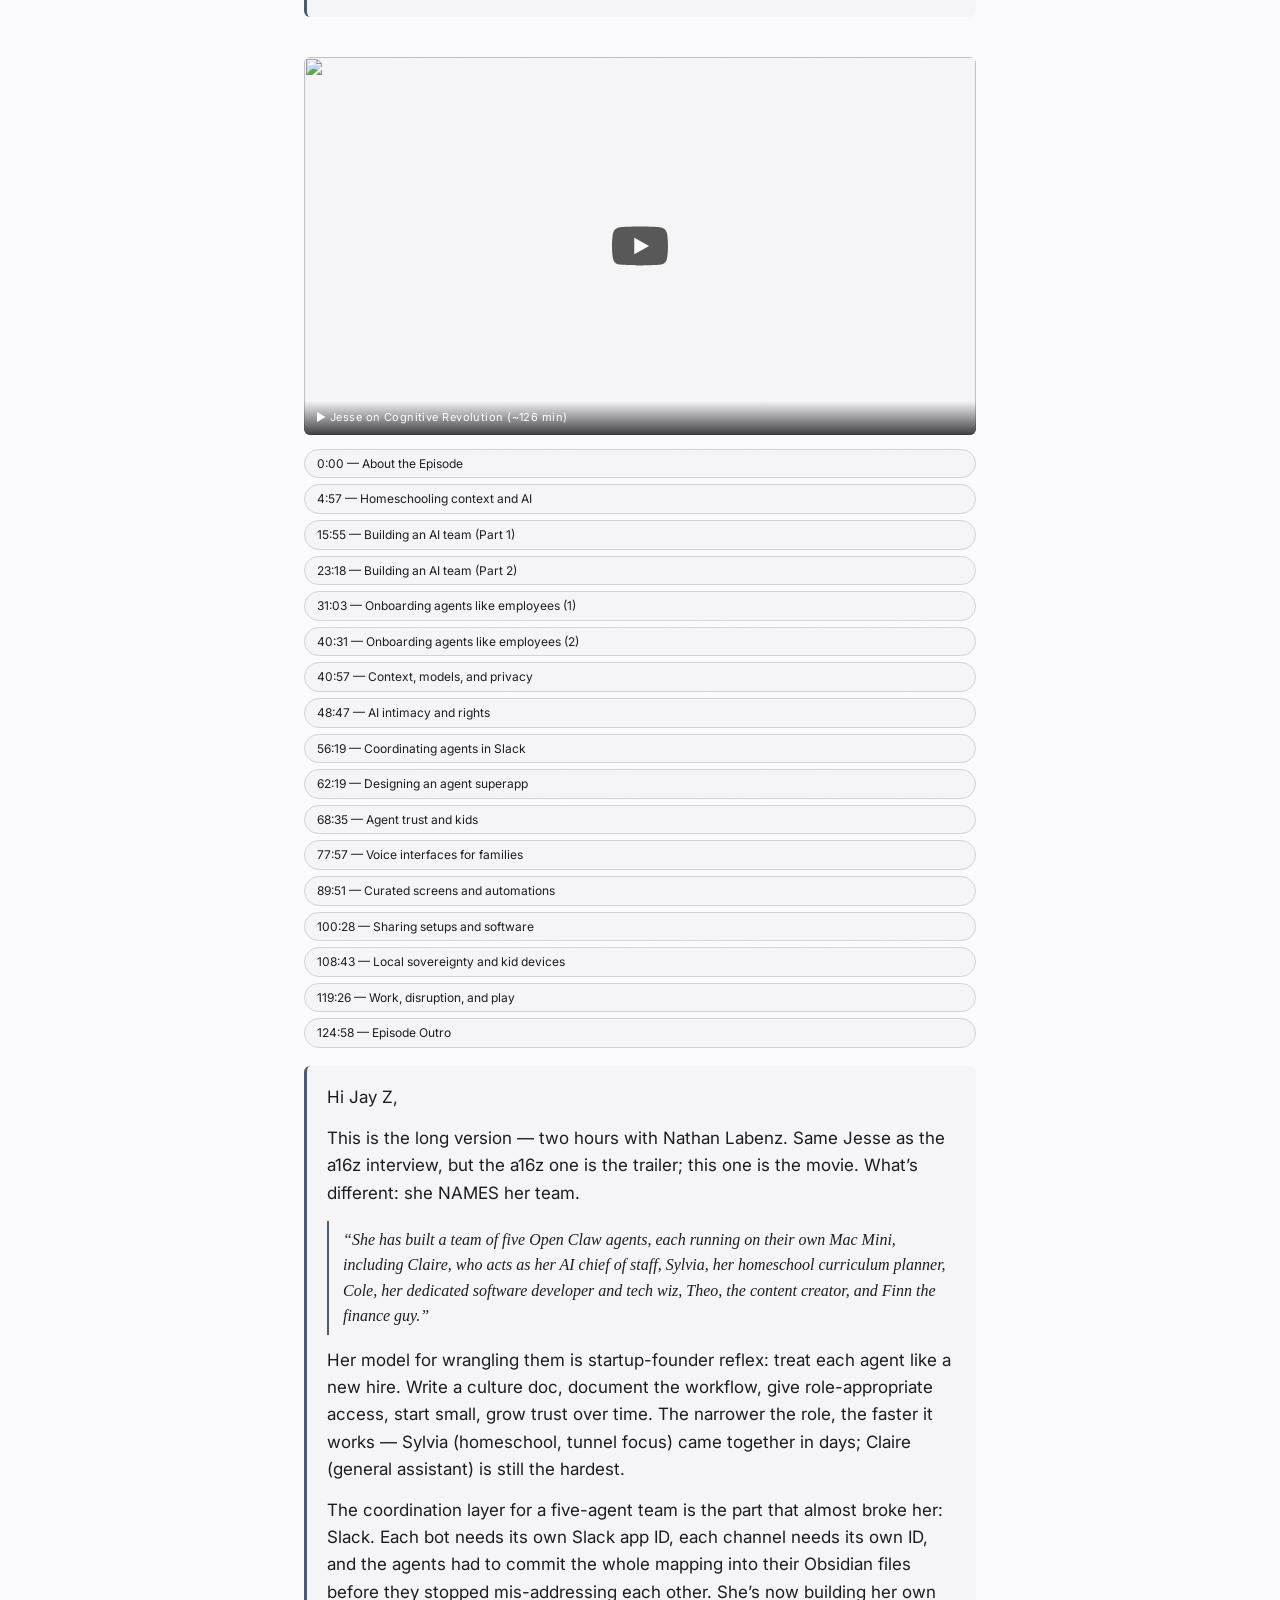
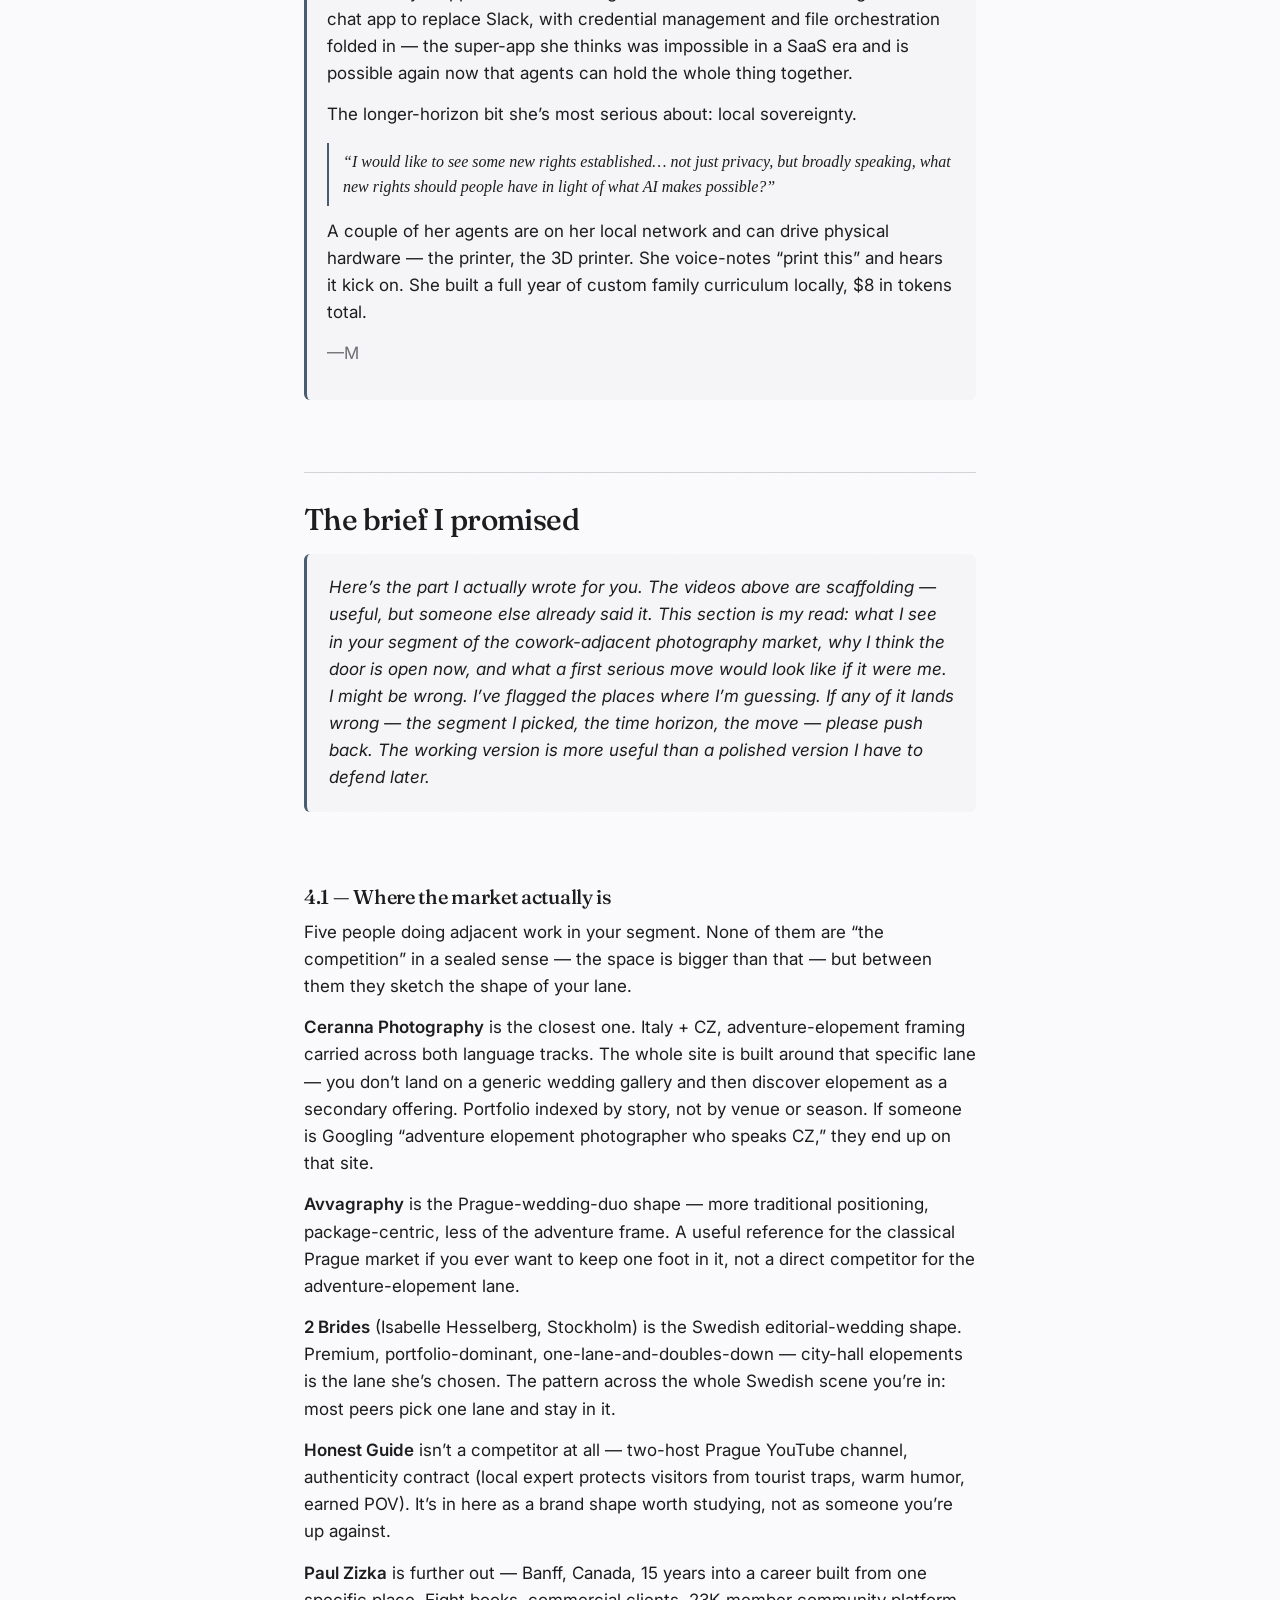
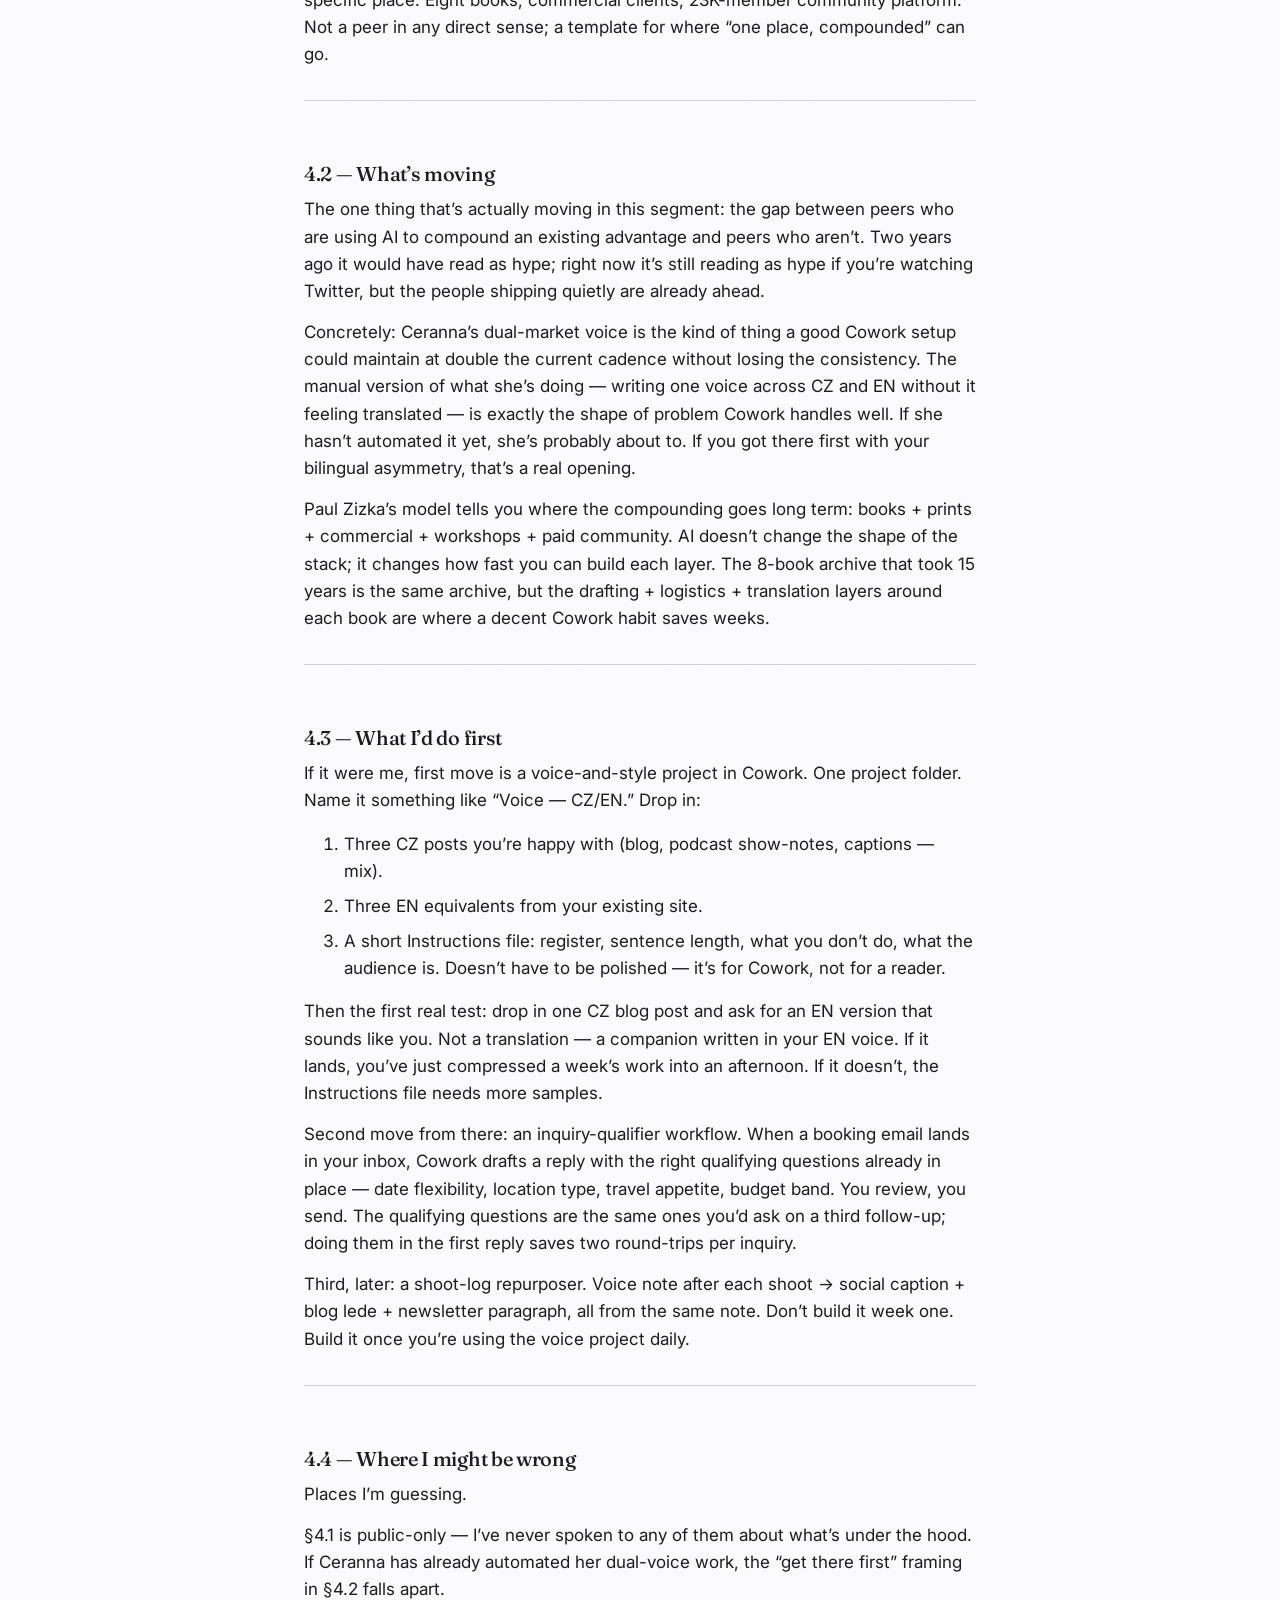
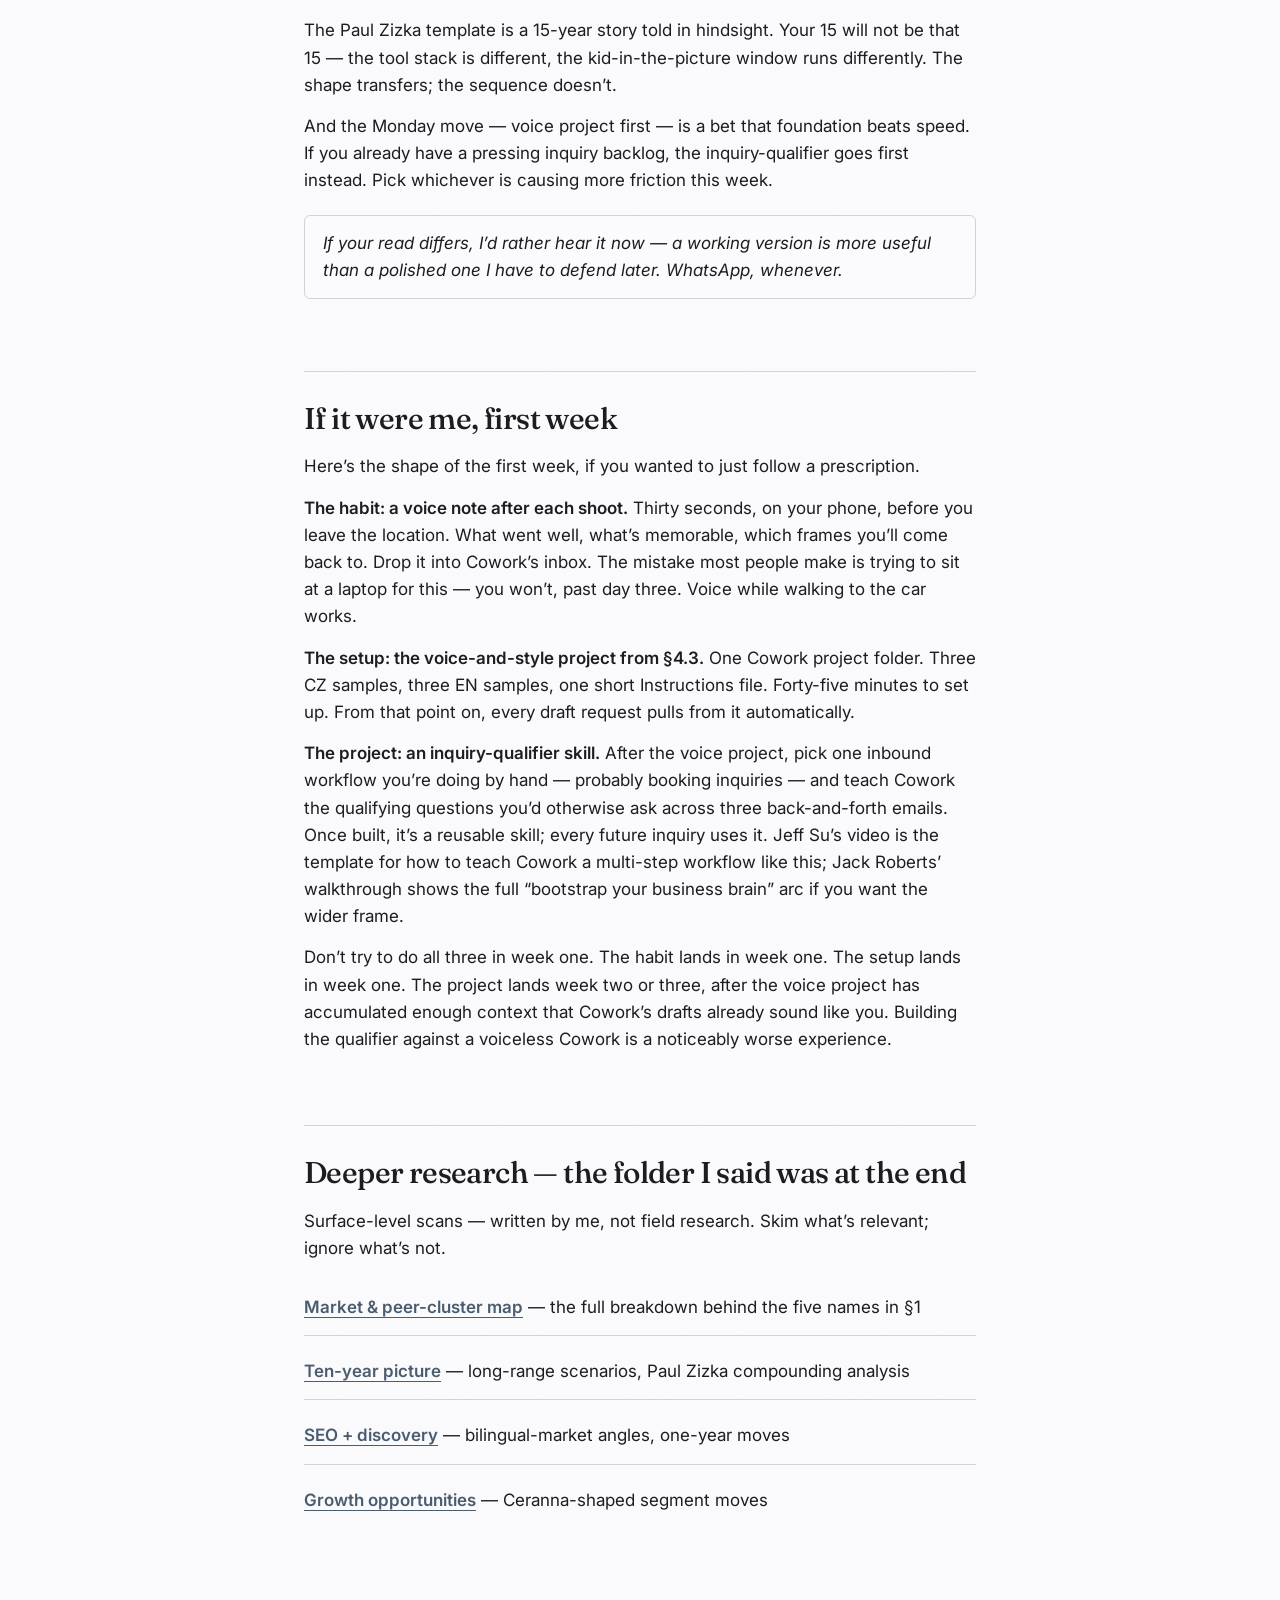
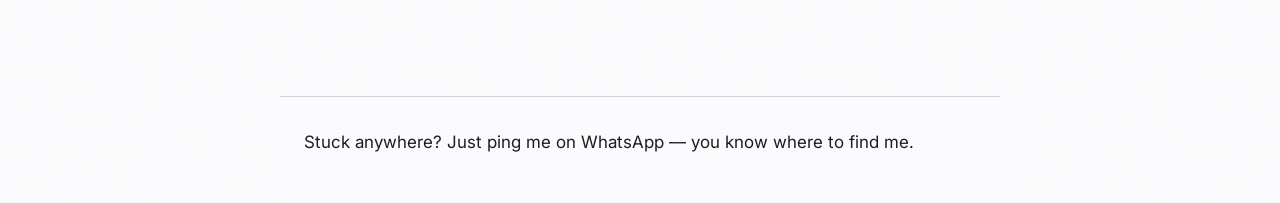
==== commit db25a770: "feat(reshape): Slice 4 — main-page build per wireframe A (teaser-forward IA) Full body rewrite per S" ====
--- a/index.html
+++ b/index.html
@@ -6,2277 +6,252 @@
   <meta name="color-scheme" content="light">
   <meta name="description" content="Notes from Mark for Jay Z on getting started with Claude Cowork and Claude Code.">
   <meta name="robots" content="noindex, nofollow">
-  <title>A Calmer Path Into AI Agents — for Jay Z</title>
+  <title>For Jay Z — AI + cowork refresher</title>
   <link rel="preconnect" href="https://fonts.googleapis.com">
   <link rel="preconnect" href="https://fonts.gstatic.com" crossorigin>
   <link rel="stylesheet" href="https://fonts.googleapis.com/css2?family=Fraunces:ital,opsz,wght@0,9..144,400;0,9..144,500;0,9..144,600;1,9..144,400&family=Inter:wght@400;500;600&display=swap">
-  <style>
-    :root {
-      /* Palette — Apple-product bright; near-white bg, soft cards, mountain-slate accent */
-      --bg: #fbfbfd;              /* Apple marketing bg */
-      --bg-inset: #f5f5f7;        /* Apple light card bg */
-      --bg-section: #ffffff;
-      --ink: #1d1d1f;             /* Apple ink */
-      --ink-soft: #424245;
-      --muted: #6e6e73;           /* Apple muted */
-      --accent: #4a5c70;          /* mountain slate — subtle */
-      --accent-2: #8a9eb5;
-      --accent-soft: #eef2f6;
-      --rule: #d2d2d7;            /* Apple divider */
-      --rule-soft: #e8e8ed;
-      --warn-bg: #fff6e6;
-      --warn-border: #c68628;
-
-      --serif: 'Fraunces', Georgia, serif;
-      --sans:  'Inter', -apple-system, BlinkMacSystemFont, 'SF Pro Text', 'Helvetica Neue', Arial, sans-serif;
-
-      --fz-xs: 0.75rem;            /* 12 */
-      --fz-sm: 1rem;               /* 16 */
-      --fz-md: 1.0625rem;          /* 17 — Apple body */
-      --fz-lg: 1.3125rem;          /* 21 */
-      --fz-xl: 1.75rem;            /* 28 */
-      --fz-2xl: 2.5rem;            /* 40 */
-      --fz-3xl: 3.5rem;            /* 56 — section headers */
-      --fz-4xl: 5rem;              /* 80 — hero */
-
-      --lh-body: 1.55;
-      --lh-tight: 1.05;
-      --lh-medium: 1.25;
-
-      --s-1: 0.25rem;
-      --s-2: 0.5rem;
-      --s-3: 0.75rem;
-      --s-4: 1rem;
-      --s-5: 1.25rem;
-      --s-6: 1.5rem;
-      --s-8: 2rem;
-      --s-10: 2.5rem;
-      --s-12: 3rem;
-      --s-14: 3.5rem;
-      --s-16: 4rem;
-      --s-20: 5rem;
-      --s-24: 6rem;
-
-      --w-read: 720px;
-      --w-wide: 980px;
-      --w-hero: 820px;
-
-      --radius: 12px;
-      --radius-lg: 18px;
-      --focus-ring: 2px solid var(--accent);
-
-      --shadow-card: 0 1px 2px rgba(0,0,0,0.04), 0 8px 32px rgba(0,0,0,0.04);
-      --shadow-hover: 0 2px 4px rgba(0,0,0,0.06), 0 12px 40px rgba(0,0,0,0.06);
-    }
-
-    * { box-sizing: border-box; }
-
-    html {
-      font-size: 100%;
-      -webkit-font-smoothing: antialiased;
-      -moz-osx-font-smoothing: grayscale;
-    }
-
-    body {
-      margin: 0;
-      background: var(--bg);
-      color: var(--ink);
-      font-family: var(--sans);
-      font-size: var(--fz-sm);
-      line-height: var(--lh-body);
-      text-rendering: optimizeLegibility;
-      position: relative;
-    }
-    /* Subtle noise overlay for tactile feel — scoped to avoid capture issues */
-    body::before {
-      content: '';
-      position: absolute;
-      inset: 0;
-      pointer-events: none;
-      z-index: 0;
-      opacity: 0.025;
-      background-image: url("data:image/svg+xml;utf8,%3Csvg xmlns='http://www.w3.org/2000/svg' width='200' height='200'%3E%3Cfilter id='n'%3E%3CfeTurbulence type='fractalNoise' baseFrequency='0.9' numOctaves='3' /%3E%3C/filter%3E%3Crect width='200' height='200' filter='url(%23n)' /%3E%3C/svg%3E");
-    }
-    body > * { position: relative; z-index: 1; }
-
-    h1, h2, h3, h4 {
-      font-family: var(--sans);
-      font-weight: 500;
-      line-height: var(--lh-tight);
-      margin: 0 0 var(--s-4);
-      letter-spacing: -0.015em;
-    }
-    h1 { font-size: var(--fz-2xl); font-weight: 400; letter-spacing: -0.02em; }
-    h2 { font-size: var(--fz-xl); letter-spacing: -0.02em; }
-    h3 { font-size: var(--fz-lg); margin-top: var(--s-6); }
-
-    p { margin: 0 0 var(--s-4); }
-    a { color: var(--accent); text-decoration: underline; text-underline-offset: 3px; }
-    a:hover { text-decoration-thickness: 2px; }
-    strong { font-weight: 600; color: var(--ink); }
-
-    ul { margin: 0 0 var(--s-4); padding-left: var(--s-6); }
-    li { margin-bottom: var(--s-2); }
-
-    /* Tools list — Start Here "Which agent" */
-    .tools-list {
-      list-style: none;
-      padding: 0;
-      margin: var(--s-3) 0 var(--s-4);
-      border-top: 1px solid var(--rule-soft);
-    }
-    .tools-list > li {
-      padding: var(--s-4) 0;
-      border-bottom: 1px solid var(--rule-soft);
-      margin: 0;
-    }
-    .tools-list > li strong {
-      display: inline-block;
-      font-family: var(--serif);
-      font-weight: 500;
-      color: var(--ink);
-      font-size: var(--fz-md);
-      margin-right: var(--s-2);
-    }
-
-    .container {
-      max-width: var(--w-read);
-      margin: 0 auto;
-      padding: 0 var(--s-6);
-    }
-
-    :focus-visible { outline: var(--focus-ring); outline-offset: 2px; border-radius: var(--radius); }
-
-    /* Header — Apple-product hero */
-    .site-header {
-      background: var(--bg);
-    }
-    .site-header .container {
-      padding-top: var(--s-16);
-      padding-bottom: var(--s-14);
-      max-width: var(--w-hero);
-      text-align: center;
-    }
-    .eyebrow {
-      font-size: var(--fz-xs);
-      color: var(--muted);
-      text-transform: uppercase;
-      letter-spacing: 0.14em;
-      margin: 0 0 var(--s-6);
-      font-weight: 500;
-    }
-    h1 {
-      margin: 0 0 var(--s-6);
-      font-weight: 500;
-      line-height: 0.98;
-      letter-spacing: -0.035em;
-      font-size: clamp(2.5rem, 8vw, 5rem);
-      font-family: var(--sans);
-    }
-    h1 em {
-      font-family: var(--serif);
-      font-style: italic;
-      font-weight: 400;
-      letter-spacing: -0.02em;
-    }
-    .tagline {
-      font-family: var(--sans);
-      font-size: var(--fz-lg);
-      color: var(--muted);
-      max-width: 42ch;
-      margin: 0 auto var(--s-4);
-      line-height: 1.35;
-      font-weight: 400;
-    }
-    .dateline {
-      display: inline-flex;
-      gap: var(--s-3);
-      align-items: baseline;
-      font-size: var(--fz-xs);
-      color: var(--muted);
-      text-transform: uppercase;
-      letter-spacing: 0.14em;
-      margin: var(--s-8) 0 0;
-      font-weight: 500;
-      padding: var(--s-2) var(--s-4);
-      border: 1px solid var(--rule);
-      border-radius: 999px;
-    }
-    .dateline .edition { color: var(--ink); font-weight: 500; }
-    .dateline .dot { color: var(--rule); }
-
-    /* Hero photograph — expansive, rounded, editorial caption */
-    .hero-figure {
-      max-width: var(--w-wide);
-      margin: var(--s-12) auto 0;
-      padding: 0 var(--s-6);
-      position: relative;
-    }
-    .hero-figure img {
-      width: 100%;
-      height: auto;
-      aspect-ratio: 3 / 2;
-      object-fit: cover;
-      display: block;
-      border-radius: var(--radius-lg);
-      box-shadow: 0 4px 16px rgba(0,0,0,0.06), 0 16px 48px rgba(0,0,0,0.08);
-    }
-    .hero-figure figcaption {
-      font-size: var(--fz-xs);
-      color: var(--muted);
-      text-align: center;
-      margin: var(--s-3) 0 0;
-      letter-spacing: 0.12em;
-      text-transform: uppercase;
-      font-weight: 500;
-    }
-    @media (max-width: 480px) {
-      .hero-figure { padding: 0 var(--s-4); margin-top: var(--s-10); }
-      .hero-figure img { border-radius: var(--radius); }
-    }
-    /* Tablist — Apple-style section nav: sticky, subtle, clean */
-    .tab-nav {
-      background: rgba(251, 251, 253, 0.85);
-      backdrop-filter: saturate(180%) blur(20px);
-      -webkit-backdrop-filter: saturate(180%) blur(20px);
-      border-top: 1px solid var(--rule-soft);
-      border-bottom: 1px solid var(--rule-soft);
-      position: sticky;
-      top: 0;
-      z-index: 10;
-    }
-    .tabs {
-      display: flex;
-      gap: 0;
-      overflow-x: auto;
-      scrollbar-width: none;
-      -ms-overflow-style: none;
-      -webkit-overflow-scrolling: touch;
-      padding: 0 var(--s-6);
-      max-width: var(--w-wide);
-      margin: 0 auto;
-      justify-content: center;
-    }
-    .tabs::-webkit-scrollbar { display: none; }
-    .tabs [role="tab"] {
-      font-family: var(--sans);
-      font-size: var(--fz-xs);
-      font-weight: 400;
-      color: var(--muted);
-      background: transparent;
-      border: none;
-      padding: var(--s-4) var(--s-5);
-      margin: 0;
-      cursor: pointer;
-      white-space: nowrap;
-      min-height: 44px;
-      position: relative;
-      transition: color 150ms ease;
-    }
-    .tabs [role="tab"]:hover { color: var(--ink); }
-    .tabs [role="tab"][aria-selected="true"] {
-      color: var(--ink);
-      font-weight: 500;
-    }
-    .tabs [role="tab"][aria-selected="true"]::after {
-      content: '';
-      position: absolute;
-      left: var(--s-5);
-      right: var(--s-5);
-      bottom: -1px;
-      height: 2px;
-      background: var(--ink);
-      border-radius: 2px;
-    }
-
-    /* Panels */
-    main { padding: var(--s-14) 0 var(--s-16); }
-    .panel[hidden] { display: none; }
-    .panel h2 {
-      font-size: clamp(2rem, 5vw, var(--fz-3xl));
-      letter-spacing: -0.02em;
-      line-height: 1.05;
-      margin: 0 0 var(--s-4);
-      font-weight: 500;
-    }
-    .placeholder {
-      color: var(--muted);
-      font-style: italic;
-      padding: var(--s-8) 0;
-    }
-
-    /* Start Here specifics */
-    .peer-footer {
-      margin-top: var(--s-4);
-      padding: var(--s-4) var(--s-5);
-      border-left: 3px solid var(--rule);
-      background: var(--accent-soft);
-      font-size: var(--fz-sm);
-      color: var(--muted);
-    }
-    .peer-footer a { color: var(--accent); }
-    .cta { margin-top: var(--s-5); }
-    .cta-link {
-      display: inline-flex;
-      align-items: center;
-      gap: var(--s-2);
-      font-family: var(--sans);
-      font-weight: 500;
-      font-size: var(--fz-md);
-      color: white;
-      background: var(--ink);
-      text-decoration: none;
-      padding: var(--s-3) var(--s-6);
-      border-radius: 999px;
-      transition: transform 200ms cubic-bezier(0.25, 0.46, 0.45, 0.94), box-shadow 200ms ease, background 200ms ease;
-    }
-    .cta-link::after {
-      content: '→';
-      display: inline-block;
-      transition: transform 200ms ease;
-    }
-    .cta-link:hover {
-      transform: translateY(-1px);
-      background: var(--ink-soft);
-      box-shadow: 0 8px 24px rgba(0,0,0,0.12);
-    }
-    .cta-link:hover::after { transform: translate(4px, 0); }
-
-    /* Win cards (Slice 2) */
-    .win-intro {
-      margin-bottom: var(--s-6);
-    }
-    .win-intro h2 { margin-bottom: var(--s-3); }
-    .win-intro p { font-size: var(--fz-md); color: var(--muted); max-width: 56ch; }
-
-    .win {
-      padding: var(--s-10) 0 var(--s-12);
-      border-bottom: 1px solid var(--rule-soft);
-    }
-    .win:last-of-type { border-bottom: none; }
-    .win-head { margin-bottom: var(--s-6); }
-    .win-meta {
-      font-size: var(--fz-xs);
-      color: var(--muted);
-      letter-spacing: 0.02em;
-      margin: 0 0 var(--s-3);
-      font-weight: 500;
-    }
-    .win-num { font-weight: 600; color: var(--ink); }
-    .win-head h3 {
-      margin-top: 0;
-      font-size: clamp(1.5rem, 3.5vw, 2.25rem);
-      letter-spacing: -0.02em;
-      line-height: 1.15;
-      font-weight: 500;
-    }
-    .win-what, .win-why { margin-bottom: var(--s-3); font-size: var(--fz-md); }
-
-    /* Focus picker */
-    .focus-picker {
-      border: none;
-      padding: var(--s-3) var(--s-4);
-      margin: 0 0 var(--s-5);
-      background: var(--accent-soft);
-      border-radius: var(--radius);
-      display: flex;
-      flex-wrap: wrap;
-      gap: var(--s-3);
-      align-items: center;
-    }
-    .focus-picker legend {
-      padding: 0;
-      font-size: var(--fz-xs);
-      color: var(--muted);
-      text-transform: uppercase;
-      letter-spacing: 0.06em;
-      font-weight: 500;
-      margin-right: var(--s-3);
-    }
-    .focus-picker label {
-      display: inline-flex;
-      align-items: center;
-      gap: var(--s-2);
-      cursor: pointer;
-      font-size: var(--fz-sm);
-      padding: var(--s-1) var(--s-2);
-      min-height: 32px;
-    }
-    .focus-picker input[type="radio"] {
-      accent-color: var(--accent);
-      width: 16px; height: 16px;
-    }
-
-    /* Focus content + single-prompt */
-    .focus-content, .single-prompt {
-      border-left: 2px solid var(--rule);
-      padding-left: var(--s-5);
-      margin-bottom: var(--s-4);
-    }
-    .focus-content h4, .single-prompt h4 {
-      font-family: var(--sans);
-      font-size: var(--fz-xs);
-      text-transform: uppercase;
-      letter-spacing: 0.06em;
-      color: var(--muted);
-      font-weight: 600;
-      margin: var(--s-4) 0 var(--s-2);
-    }
-    .focus-content h4:first-child, .single-prompt h4:first-child { margin-top: 0; }
-
-    /* Prompt block — clean rounded card, Apple style */
-    .prompt-wrap {
-      position: relative;
-      margin: var(--s-3) 0 var(--s-5);
-      background: var(--bg-inset);
-      border: 1px solid var(--rule-soft);
-      border-radius: var(--radius);
-      overflow: hidden;
-      transition: border-color 200ms ease;
-    }
-    .prompt-wrap:hover { border-color: var(--rule); }
-    .prompt {
-      font-family: ui-monospace, SFMono-Regular, Menlo, monospace;
-      font-size: 0.9375rem;
-      line-height: 1.6;
-      white-space: pre-wrap;
-      background: transparent;
-      border: none;
-      border-radius: 0;
-      padding: var(--s-5);
-      padding-right: 88px;
-      overflow-x: auto;
-      margin: 0;
-      color: var(--ink);
-    }
-    .copy-btn {
-      position: absolute;
-      top: var(--s-3);
-      right: var(--s-3);
-      font-family: var(--sans);
-      font-size: var(--fz-xs);
-      font-weight: 500;
-      color: var(--ink);
-      background: var(--bg-section);
-      border: 1px solid var(--rule);
-      border-radius: 999px;
-      padding: 6px 14px;
-      cursor: pointer;
-      min-height: 30px;
-      transition: all 150ms ease;
-      box-shadow: 0 1px 2px rgba(0,0,0,0.03);
-    }
-    .copy-btn:hover {
-      background: var(--ink);
-      color: white;
-      border-color: var(--ink);
-    }
-
-    /* Win footer */
-    .win-foot {
-      margin-top: var(--s-5);
-      display: flex;
-      flex-direction: column;
-      gap: var(--s-3);
-    }
-    .win-foot .checkbox {
-      display: inline-flex;
-      align-items: center;
-      gap: var(--s-2);
-      cursor: pointer;
-      font-size: var(--fz-sm);
-      min-height: 32px;
-    }
-    .win-foot .checkbox input {
-      accent-color: var(--accent);
-      width: 18px; height: 18px;
-    }
-    .win-foot .reflection {
-      display: flex;
-      flex-direction: column;
-      gap: var(--s-2);
-    }
-    .win-foot .reflection span {
-      font-size: var(--fz-xs);
-      color: var(--muted);
-      text-transform: uppercase;
-      letter-spacing: 0.06em;
-      font-weight: 500;
-    }
-    .win-foot textarea {
-      font-family: var(--sans);
-      font-size: var(--fz-sm);
-      padding: var(--s-3);
-      border: 1px solid var(--rule);
-      border-radius: var(--radius);
-      background: #fff;
-      resize: vertical;
-      min-height: 44px;
-      color: var(--ink);
-      line-height: 1.5;
-    }
-
-    /* Chapters table (Win 1) — per-row checkboxes */
-    .chapters { margin: var(--s-5) 0 var(--s-6); }
-    .chapters h4 {
-      font-family: var(--sans);
-      font-size: var(--fz-xs);
-      letter-spacing: 0.06em;
-      color: var(--muted);
-      font-weight: 600;
-      text-transform: uppercase;
-      margin: 0 0 var(--s-3);
-    }
-    .chapters-list {
-      list-style: none;
-      padding: 0;
-      margin: 0;
-      border-top: 1px solid var(--rule-soft);
-    }
-    .chapters-list > li {
-      display: grid;
-      grid-template-columns: 24px 56px 1fr 1.2fr;
-      gap: var(--s-3);
-      align-items: start;
-      padding: var(--s-3) 0;
-      border-bottom: 1px solid var(--rule-soft);
-      font-size: var(--fz-sm);
-      color: var(--ink-soft);
-      transition: background 120ms ease;
-    }
-    .chapters-list > li:hover { background: var(--bg-inset); }
-    .chapters-list > li.done { color: var(--muted); }
-    .chapters-list > li.done .ch-title { text-decoration: line-through; text-decoration-color: var(--rule); }
-    .chapters-list input[type="checkbox"] {
-      margin: 3px 0 0;
-      width: 18px;
-      height: 18px;
-      accent-color: var(--ink);
-      cursor: pointer;
-    }
-    .chapters-list .ch-time {
-      font-variant-numeric: tabular-nums;
-      color: var(--muted);
-      font-family: ui-monospace, SFMono-Regular, Menlo, monospace;
-      font-size: 0.8125rem;
-    }
-    .chapters-list .ch-time a { color: var(--accent); text-decoration: none; border-bottom: 1px solid transparent; }
-    .chapters-list .ch-time a:hover { border-bottom-color: var(--accent); }
-    .chapters-list .ch-title { color: var(--ink); font-weight: 500; }
-    .chapters-list .ch-note { color: var(--muted); font-size: var(--fz-sm); }
-    .chapters-note { font-size: var(--fz-xs); color: var(--muted); margin-top: var(--s-3); }
-    @media (max-width: 520px) {
-      .chapters-list > li {
-        grid-template-columns: 24px 1fr;
-        grid-template-areas: 'check title' 'check note' 'check time';
-        row-gap: var(--s-1);
-      }
-      .chapters-list input[type="checkbox"] { grid-area: check; }
-      .chapters-list .ch-time { grid-area: time; font-size: 0.75rem; }
-      .chapters-list .ch-title { grid-area: title; }
-      .chapters-list .ch-note { grid-area: note; }
-    }
-
-    /* Quick Magic — hook grid */
-    .quick-magic {
-      margin: var(--s-14) 0 var(--s-12);
-    }
-    .quick-magic h3 {
-      font-family: var(--serif);
-      font-size: clamp(1.5rem, 4vw, 2.25rem);
-      letter-spacing: -0.02em;
-      line-height: 1.1;
-      margin: 0 0 var(--s-3);
-      font-weight: 500;
-    }
-    .quick-lead {
-      color: var(--muted);
-      font-size: var(--fz-md);
-      max-width: 48ch;
-      margin: 0 0 var(--s-8);
-    }
-    .quick-grid {
-      display: grid;
-      grid-template-columns: repeat(2, 1fr);
-      gap: var(--s-3);
-    }
-    .quick-card {
-      background: var(--bg-section);
-      border: 1px solid var(--rule-soft);
-      border-radius: var(--radius-lg);
-      padding: var(--s-6);
-      transition: transform 200ms ease, box-shadow 200ms ease, border-color 200ms ease;
-      cursor: default;
-      box-shadow: 0 1px 2px rgba(0,0,0,0.02);
-    }
-    .quick-card:hover {
-      transform: translateY(-3px);
-      box-shadow: var(--shadow-card);
-      border-color: var(--rule);
-    }
-    .quick-duration {
-      font-size: var(--fz-xs);
-      color: var(--accent);
-      letter-spacing: 0.02em;
-      margin: 0 0 var(--s-2);
-      font-weight: 500;
-    }
-    .quick-card h4 {
-      font-family: var(--serif);
-      font-size: var(--fz-lg);
-      margin: 0 0 var(--s-2);
-      letter-spacing: -0.01em;
-      line-height: 1.2;
-      font-weight: 500;
-      color: var(--ink);
-    }
-    .quick-card p {
-      color: var(--ink-soft);
-      font-size: var(--fz-sm);
-      line-height: 1.55;
-      margin: 0 0 var(--s-3);
-    }
-    .quick-tag {
-      font-size: 0.6875rem;
-      letter-spacing: 0.12em;
-      color: var(--muted);
-      margin: 0 !important;
-      font-weight: 500;
-      text-transform: uppercase;
-    }
-    @media (max-width: 540px) {
-      .quick-grid { grid-template-columns: 1fr; }
-    }
-
-    /* Going Further */
-    details.going-further {
-      margin: var(--s-8) 0 0;
-      border: 1px solid var(--rule);
-      border-radius: var(--radius);
-      background: #fff;
-    }
-    details.going-further summary {
-      padding: var(--s-4);
-      cursor: pointer;
-      font-family: var(--sans);
-      font-weight: 600;
-      color: var(--ink);
-      list-style: none;
-    }
-    details.going-further summary::-webkit-details-marker { display: none; }
-    details.going-further summary::before {
-      content: '▸';
-      color: var(--accent);
-      display: inline-block;
-      margin-right: var(--s-2);
-    }
-    details.going-further[open] summary::before { content: '▾'; }
-    .going-further-body { padding: 0 var(--s-4) var(--s-5); }
-    .going-further-body h4 {
-      font-family: var(--sans);
-      font-size: var(--fz-sm);
-      text-transform: uppercase;
-      letter-spacing: 0.06em;
-      color: var(--muted);
-      font-weight: 600;
-      margin-top: var(--s-4);
-    }
-
-    /* Warn block */
-    .warn {
-      border-left: 3px solid var(--warn-border);
-      background: var(--warn-bg);
-      padding: var(--s-3) var(--s-4);
-      margin: var(--s-4) 0 0;
-      font-size: var(--fz-sm);
-    }
-
-    .muted { color: var(--muted); font-style: italic; }
-
-    .sr-only {
-      position: absolute;
-      width: 1px; height: 1px;
-      padding: 0; margin: -1px;
-      overflow: hidden;
-      clip: rect(0, 0, 0, 0);
-      white-space: nowrap;
-      border: 0;
-    }
-
-    /* Slice 3 — Setup steps */
-    .setup-steps {
-      list-style: none;
-      padding: 0;
-      margin: var(--s-5) 0 0;
-    }
-    .setup-steps > .step {
-      padding: var(--s-5) 0 var(--s-6);
-      border-bottom: 1px solid var(--rule);
-    }
-    .setup-steps > .step:last-of-type { border-bottom: none; }
-    .setup-steps > .step > h3 { margin-top: 0; margin-bottom: var(--s-3); }
-    .setup-steps .fine-print { font-size: var(--fz-xs); margin-top: var(--s-2); }
-
-    .perspective {
-      margin: var(--s-3) 0;
-      padding: var(--s-3) var(--s-4);
-      background: var(--accent-soft);
-      border-radius: var(--radius);
-    }
-    .perspective > summary {
-      cursor: pointer;
-      list-style: none;
-      font-family: var(--sans);
-      font-size: var(--fz-sm);
-    }
-    .perspective > summary::-webkit-details-marker { display: none; }
-    .perspective > summary::before {
-      content: '▸';
-      color: var(--accent);
-      margin-right: var(--s-2);
-    }
-    .perspective[open] > summary::before { content: '▾'; }
-    .perspective > p { margin: var(--s-3) 0 0; font-size: var(--fz-sm); }
-
-    .setup-steps > .step.collapsed > details > summary {
-      font-family: var(--serif);
-      font-size: var(--fz-lg);
-      font-weight: 500;
-      color: var(--ink);
-      cursor: pointer;
-      list-style: none;
-      line-height: var(--lh-tight);
-      letter-spacing: -0.01em;
-    }
-    .setup-steps > .step.collapsed > details > summary::-webkit-details-marker { display: none; }
-    .setup-steps > .step.collapsed > details > summary::before {
-      content: '▸';
-      color: var(--accent);
-      margin-right: var(--s-2);
-      font-size: 1em;
-    }
-    .setup-steps > .step.collapsed > details[open] > summary::before { content: '▾'; }
-    .setup-steps > .step.collapsed > details > p { margin-top: var(--s-3); }
-
-    .setup-steps .step > details > summary {
-      cursor: pointer;
-      font-family: var(--sans);
-      font-weight: 600;
-      color: var(--ink);
-      list-style: none;
-      padding: var(--s-2) 0;
-    }
-    .setup-steps .step > details > summary::-webkit-details-marker { display: none; }
-    .setup-steps .step > details > summary::before {
-      content: '▸';
-      color: var(--accent);
-      margin-right: var(--s-2);
-    }
-    .setup-steps .step > details[open] > summary::before { content: '▾'; }
-
-    /* Slice 3 — Recipes */
-    .recipe {
-      padding: var(--s-6) 0 var(--s-8);
-      border-bottom: 1px solid var(--rule);
-    }
-    .recipe:last-of-type { border-bottom: none; }
-    .recipe > h3 { margin-top: 0; }
-    .recipe .goal, .recipe .saves { margin-bottom: var(--s-2); }
-    .not-to-automate {
-      margin-top: var(--s-4);
-      padding: var(--s-3) var(--s-4);
-      background: var(--warn-bg);
-      border-left: 3px solid var(--warn-border);
-      border-radius: var(--radius);
-      font-size: var(--fz-sm);
-    }
-    .not-to-automate > p { margin-bottom: var(--s-2); }
-    .not-to-automate ul { margin: 0; padding-left: var(--s-5); }
-
-    /* Slice 3 — Tips + Worries */
-    .worries { margin: var(--s-4) 0; }
-    .worries dt {
-      font-family: var(--serif);
-      font-style: italic;
-      color: var(--ink);
-      font-size: var(--fz-md);
-      margin-top: var(--s-5);
-    }
-    .worries dt:first-of-type { margin-top: 0; }
-    .worries dd {
-      margin: var(--s-2) 0 0;
-      padding-left: var(--s-4);
-      border-left: 2px solid var(--rule);
-    }
-
-    .jesse-patterns {
-      list-style: none;
-      padding: 0;
-      margin: var(--s-4) 0 0;
-    }
-    .jesse-patterns > li {
-      padding: var(--s-6) 0;
-      border-bottom: 1px solid var(--rule);
-      position: relative;
-    }
-    .jesse-patterns > li::before {
-      content: '\201C';
-      position: absolute;
-      top: -8px;
-      left: -2px;
-      font-family: var(--serif);
-      font-size: 4rem;
-      color: var(--accent-2);
-      line-height: 1;
-      opacity: 0.5;
-      pointer-events: none;
-    }
-    .jesse-patterns > li:last-of-type { border-bottom: none; }
-    .jesse-patterns strong {
-      display: block;
-      font-family: var(--serif);
-      font-weight: 500;
-      color: var(--ink);
-      font-size: var(--fz-md);
-      margin-bottom: var(--s-2);
-    }
-    .jesse-patterns em {
-      font-style: italic;
-      color: var(--ink-soft);
-    }
-    .jesse-patterns .source {
-      display: block;
-      font-size: var(--fz-xs);
-      color: var(--muted);
-      margin-top: var(--s-3);
-      padding-top: var(--s-2);
-      border-top: 1px solid var(--rule);
-      letter-spacing: 0.02em;
-    }
-    .jesse-patterns cite { font-style: normal; font-weight: 500; }
-
-    .practitioners-footer {
-      margin-top: var(--s-8);
-      font-size: var(--fz-sm);
-      color: var(--muted);
-    }
-    .practitioners {
-      list-style: none;
-      padding: 0;
-      margin: var(--s-3) 0 0;
-      border-top: 1px solid var(--rule-soft);
-    }
-    .practitioners li {
-      padding: var(--s-4) 0;
-      border-bottom: 1px solid var(--rule-soft);
-      display: grid;
-      grid-template-columns: 1fr;
-      gap: var(--s-1);
-    }
-    .practitioners li:last-of-type { border-bottom: none; }
-    .practitioners li a {
-      font-family: var(--serif);
-      font-size: var(--fz-md);
-      color: var(--ink);
-      text-decoration: none;
-      font-weight: 500;
-      letter-spacing: -0.01em;
-      border-bottom: 1px solid transparent;
-      width: fit-content;
-      transition: border-color 150ms ease;
-    }
-    .practitioners li a:hover { border-bottom-color: var(--ink); }
-    .practitioners li a em { font-style: italic; }
-    .practitioners li .pract-why {
-      font-size: var(--fz-sm);
-      color: var(--muted);
-      line-height: 1.5;
-    }
-
-    /* Site footer */
-    .site-footer {
-      border-top: 1px solid var(--rule);
-      padding: var(--s-6) 0;
-      margin-top: var(--s-12);
-      background: var(--bg);
-    }
-    .site-footer .container {
-      display: flex;
-      flex-direction: column;
-      gap: var(--s-3);
-      align-items: flex-start;
-    }
-    .site-footer .muted {
-      font-size: var(--fz-xs);
-      font-style: normal;
-      margin: 0;
-    }
-    .reset-btn {
-      font-family: var(--sans);
-      font-size: var(--fz-xs);
-      color: var(--muted);
-      background: transparent;
-      border: 1px solid var(--rule);
-      border-radius: var(--radius);
-      padding: var(--s-2) var(--s-3);
-      cursor: pointer;
-      min-height: 32px;
-    }
-    .reset-btn:hover { color: var(--ink); border-color: var(--accent); }
-
-    /* Responsive */
-    @media (max-width: 480px) {
-      :root { --fz-2xl: 2rem; --fz-xl: 1.625rem; }
-      .container { padding: 0 var(--s-4); }
-      .tabs { padding: 0 var(--s-4); }
-      .site-header .container { padding-top: var(--s-5); }
-      main { padding: var(--s-6) 0 var(--s-10); }
-      .focus-picker { flex-direction: column; align-items: flex-start; }
-      .focus-picker legend { margin-bottom: var(--s-2); }
-      .chapters table { font-size: var(--fz-xs); }
-      .chapters th, .chapters td { padding: var(--s-2); }
-      .focus-content, .single-prompt { padding-left: var(--s-3); }
-      .worries dd { padding-left: var(--s-3); }
-    }
-    @media (min-width: 768px) {
-      .site-header .container { padding-top: var(--s-5); padding-bottom: var(--s-3); }
-    }
-
-    /* Print — all five tabs sequential, tab chrome + buttons hidden, details forced open */
-    @media print {
-      .tab-nav,
-      .copy-btn,
-      .reset-btn,
-      .eyebrow { display: none !important; }
-
-      /* All panels sequential */
-      [role="tabpanel"] { display: block !important; visibility: visible !important; }
-      [role="tabpanel"] + [role="tabpanel"] { page-break-before: always; }
-      [role="tabpanel"][hidden] { display: block !important; }
-
-      /* Force every details open */
-      details, details[open] { display: block !important; }
-      details > summary {
-        display: block !important;
-        font-family: var(--sans);
-        font-weight: 600;
-        margin: var(--s-4) 0 var(--s-2);
-        list-style: none;
-      }
-      details > *:not(summary) { display: block !important; }
-      details > summary::before { content: ''; }
-      .focus-content[hidden] { display: block !important; }
-      .focus-content::before {
-        content: 'Focus: ' attr(data-focus);
-        display: block;
-        font-family: var(--sans);
-        font-size: 9pt;
-        text-transform: uppercase;
-        letter-spacing: 0.06em;
-        color: #666;
-        margin-bottom: var(--s-2);
-      }
-
-      /* Typography */
-      html { font-size: 100%; }
-      body {
-        background: white;
-        color: black;
-        font-size: 11pt;
-        line-height: 1.4;
-        font-family: var(--sans);
-      }
-      h1, h2, h3, h4 { font-family: var(--serif); color: black; }
-      h1 { font-size: 22pt; page-break-after: avoid; }
-      h2 { font-size: 16pt; page-break-after: avoid; margin-top: 0; }
-      h3 { font-size: 13pt; page-break-after: avoid; }
-      h4 { font-size: 11pt; page-break-after: avoid; }
-
-      /* Prompts stay readable */
-      .prompt {
-        font-family: ui-monospace, Menlo, monospace;
-        font-size: 9pt;
-        background: white;
-        border: 1px solid #999;
-        color: black;
-        page-break-inside: avoid;
-      }
-      .prompt-wrap { page-break-inside: avoid; }
-
-      /* Cards stay together */
-      .win, .recipe, .step, .warn, .jesse-patterns > li { page-break-inside: avoid; }
-
-      /* URL expansion — but REDACT referral links on paper (defense in depth) */
-      a::after { content: " (" attr(href) ")"; font-size: 9pt; color: #666; }
-      a[href^="#"]::after { content: ""; }
-      a[href*="claude.ai/referral"]::after,
-      a[href*="wisprflow.ai/r"]::after { content: " (referral link — see DM)"; color: #666; }
-
-      /* Warn blocks: print-friendly, not over-inked */
-      .warn {
-        background: white;
-        border-left: 3px solid #666;
-        padding: var(--s-3) var(--s-4);
-      }
-      .not-to-automate {
-        background: white;
-        border-left: 3px solid #666;
-      }
-
-      /* Footer muted text */
-      .site-footer { border-top: 1px solid #999; margin-top: var(--s-8); }
-
-      /* Skip the site-header tablist; keep the title on page 1 */
-      .site-header { border-bottom: 1px solid #999; }
-
-      /* Margins */
-      @page { margin: 2cm; }
-    }
-
-    /* === v2a layout === */
-    .skip-link { position: absolute; top: -40px; left: 0; background: var(--ink); color: var(--bg); padding: 8px 14px; z-index: 100; }
-    .skip-link:focus { top: 0; }
-
-    .topbar {
-      position: sticky; top: 0; z-index: 20;
-      display: grid; grid-template-columns: auto auto 1fr auto auto auto; gap: 16px; align-items: center;
-      padding: 10px 22px; background: var(--bg); border-bottom: 1px solid var(--rule);
-    }
-    .topbar #menu-toggle {
-      display: none; /* visible < 900 only */
-      background: transparent; border: none; font-size: 22px; padding: 4px 10px; cursor: pointer;
-      min-height: 44px; min-width: 44px;
-    }
-    .topbar-byline { font-size: 12px; color: var(--muted); font-weight: 500; white-space: nowrap; }
-    .topbar-stop { font-size: 12px; color: var(--ink); font-weight: 500; }
-    .topbar-progress { height: 3px; background: var(--rule-soft); border-radius: 999px; position: relative; min-width: 120px; }
-    .topbar-progress-fill { height: 3px; background: var(--accent); border-radius: 999px; width: 0%; transition: width 200ms ease-out; }
-    .topbar-block { font-size: 11px; color: var(--muted); padding-left: 12px; border-left: 1px solid var(--rule); }
-    .topbar-duration { font-size: 11px; color: var(--muted); padding-left: 12px; border-left: 1px solid var(--rule); white-space: nowrap; }
-
-    .layout { display: grid; grid-template-columns: 230px 1fr; min-height: calc(100vh - 140px); }
-    @media (max-width: 1200px) { .layout { grid-template-columns: 180px 1fr; } }
-    @media (max-width: 899px) {
-      .layout { grid-template-columns: 1fr; }
-      .topbar { grid-template-columns: auto auto 1fr auto auto; }
-      .topbar #menu-toggle { display: inline-flex; align-items: center; justify-content: center; }
-      .topbar-duration { display: none; }
-      .topbar-byline { font-size: 11px; }
-      .rail { display: none; }
-      .rail.rail-open {
-        display: block; position: fixed; left: 0; top: 0; bottom: 0; width: 85vw; max-width: 340px;
-        z-index: 40; background: var(--bg-inset); padding: 18px 14px; overflow-y: auto;
-        box-shadow: 2px 0 20px rgba(0,0,0,0.12);
-      }
-    }
-    .drawer-backdrop { position: fixed; inset: 0; background: rgba(0,0,0,0.35); z-index: 30; }
-
-    .rail { background: var(--bg-inset); border-right: 1px solid var(--rule); padding: 18px 14px; font-size: 12px; }
-    .rail-stops, .rail-sidetrips { list-style: none; padding: 0; margin: 0; }
-    .rail-stops li { padding: 7px 0; color: var(--muted); }
-    .rail-stops li.stop-current { background: var(--bg); border-left: 2px solid var(--accent); margin-left: -14px; padding-left: 12px; border-radius: 0 4px 4px 0; color: var(--ink); font-weight: 500; }
-    .rail-stops li.stop-done { color: var(--muted); }
-    .rail-stops li.stop-future { color: var(--muted); opacity: 0.75; }
-    .rail-divider { border: none; border-top: 1px dashed var(--rule); margin: 14px 0 10px; }
-    .rail-footer { font-size: 10px; color: var(--muted); margin-top: 14px; padding-top: 12px; border-top: 1px solid var(--rule); }
-
-    .bottom-nav {
-      display: flex; justify-content: space-between; align-items: center;
-      padding: 13px 22px; background: var(--bg); border-top: 1px solid var(--rule);
-      font-size: 12px; color: var(--muted);
-    }
-    @media (max-width: 899px) {
-      .bottom-nav { position: sticky; bottom: 0; z-index: 20; }
-    }
-    .bottom-nav.hidden { visibility: hidden; } /* drawer-open state */
-
-    .page-footer {
-      max-width: 720px;
-      margin: 32px auto 48px;
-      padding: 16px 22px;
-      text-align: center;
-      border-top: 1px solid var(--rule-soft);
-    }
-    .page-footer-stuck {
-      font-size: 13px;
-      color: var(--muted);
-      margin: 12px 0 0;
-    }
-    @media (max-width: 480px) {
-      .page-footer { margin: 24px auto 32px; padding: 12px 18px; }
-      .page-footer-stuck { font-size: 12.5px; }
-    }
-
-    /* === v2a stops === */
-    .stop { padding: 28px 28px 36px; border-bottom: 1px solid var(--rule); }
-    .stop-placeholder { opacity: 0.55; }
-    .stop-placeholder .placeholder { font-style: italic; color: var(--muted); padding-left: 28px; }
-
-    .stop-header { margin-bottom: 22px; }
-    .stop-meta { font-size: 10px; letter-spacing: 0.12em; text-transform: uppercase; color: var(--muted); }
-    .stop-title { margin: 4px 0 10px; font-size: 24px; font-weight: 500; line-height: 1.2; color: var(--ink); }
-    .stop-rationale { font-size: 15px; color: var(--ink); line-height: 1.55; max-width: 620px; }
-    .stop-rationale a { color: var(--accent); }
-
-    .block { margin-bottom: 24px; }
-    .block-label { font-size: 10px; letter-spacing: 0.14em; text-transform: uppercase; color: var(--muted); padding-bottom: 10px; }
-
-    .block-grid { display: grid; grid-template-columns: 1.4fr 1fr; gap: 22px; align-items: start; }
-    @media (max-width: 899px) { .block-grid { grid-template-columns: 1fr; } }
-
-    .video iframe { width: 100%; aspect-ratio: 16/9; border-radius: 6px; border: 0; display: block; }
-
-    .yt-facade {
-      position: relative; display: block; width: 100%;
-      aspect-ratio: 16/9; padding: 0; border: 0; border-radius: 6px;
-      background: var(--bg-inset); cursor: pointer; overflow: hidden;
-      font: inherit; color: var(--ink);
-      transition: transform 150ms ease-out;
-    }
-    .yt-facade:hover { transform: translateY(-1px); }
-    .yt-facade:focus-visible { outline: var(--focus-ring); outline-offset: 2px; }
-
-    .yt-facade-thumb {
-      position: absolute; inset: 0; width: 100%; height: 100%;
-      object-fit: cover; display: block;
-    }
-
-    .yt-facade-play {
-      position: absolute; top: 50%; left: 50%;
-      transform: translate(-50%, -50%);
-      display: grid; place-items: center;
-      pointer-events: none; opacity: 0.92;
-      transition: opacity 150ms ease-out, transform 150ms ease-out;
-    }
-    .yt-facade:hover .yt-facade-play,
-    .yt-facade:focus-visible .yt-facade-play {
-      opacity: 1; transform: translate(-50%, -50%) scale(1.05);
-    }
-
-    .video-chapters {
-      list-style: none;
-      padding: 0;
-      margin: 10px 0 0;
-      display: flex;
-      flex-direction: column;
-      gap: 2px;
-      min-height: 80px;              /* reserved for CLS — up to 3 chapters */
-    }
-    .video-chapters li { margin: 0; }
-    .video-chapter-btn {
-      font-family: inherit;
-      font-size: 13px;
-      line-height: 1.4;
-      color: var(--muted);
-      background: transparent;
-      border: none;
-      padding: 4px 6px;
-      margin: 0;
-      cursor: pointer;
-      text-align: left;
-      width: 100%;
-      border-radius: 3px;
-    }
-    .video-chapter-btn:hover { color: var(--ink); background: var(--bg-inset); }
-    .video-chapter-btn:focus-visible { outline: var(--focus-ring); outline-offset: 2px; }
-    @media (max-width: 480px) {
-      .video-chapters { min-height: 60px; gap: 1px; }
-      .video-chapter-btn { font-size: 12.5px; padding: 6px 6px; }
-    }
-
-    .yt-facade-ts {
-      position: absolute; left: 0; right: 0; bottom: 0;
-      padding: 8px 12px;
-      background: linear-gradient(0deg, rgba(29,29,31,0.85), rgba(29,29,31,0));
-      color: #fff; font-size: 11px; letter-spacing: 0.04em;
-      text-align: left; pointer-events: none;
-    }
-
-    .highlights-label { font-size: 10px; letter-spacing: 0.14em; text-transform: uppercase; color: var(--muted); padding-bottom: 10px; }
-    .highlights-hint { text-transform: none; letter-spacing: 0; color: var(--muted); opacity: 0.75; }
-    .highlights-list { list-style: none; margin: 0; padding: 0; }
-    .highlights-list li { border-top: 1px solid var(--rule); }
-    .highlights-list li:last-child { border-bottom: 1px solid var(--rule); }
-    .highlights-list a { display: flex; gap: 10px; padding: 9px 0; color: var(--ink); text-decoration: none; font-size: 13px; line-height: 1.5; }
-    .highlights-list a:hover { color: var(--accent); }
-    .hl-text { flex: 1; }
-    .ts { display: inline-block; background: var(--bg-inset); color: var(--accent); padding: 2px 7px; border-radius: 3px; font-size: 11px; font-weight: 600; min-width: 44px; text-align: center; height: fit-content; }
-
-    .block-diagram img, .block-diagram .diagram-placeholder { width: 100%; max-width: 680px; display: block; }
-    .diagram-placeholder { background: var(--bg-inset); border: 1px dashed var(--rule); border-radius: 4px; aspect-ratio: 16/7; display: flex; align-items: center; justify-content: center; color: var(--muted); font-size: 12px; font-style: italic; padding: 16px; text-align: center; }
-
-    .try-one-label { font-size: 10px; letter-spacing: 0.14em; text-transform: uppercase; color: var(--muted); padding-bottom: 8px; }
-    .try-one-framing {
-      font-size: 13px;
-      color: var(--muted);
-      font-style: italic;
-      margin: 0 0 8px;
-    }
-    .try-one-prompt { font-family: ui-monospace, SF Mono, Menlo, monospace; font-size: 13px; color: var(--ink); background: var(--bg-inset); border-left: 3px solid var(--accent); padding: 14px 18px; white-space: pre-wrap; line-height: 1.55; margin: 0; border-radius: 0 4px 4px 0; }
-    .try-one-check { display: flex; align-items: center; padding: 12px 0; font-size: 13px; color: var(--ink); cursor: pointer; }
-    .try-one-check input { margin-right: 10px; transform: translateY(1px); }
-
-    .branches { margin-top: 22px; }
-    .branches-label { font-size: 10px; letter-spacing: 0.14em; text-transform: uppercase; color: var(--muted); padding-bottom: 8px; }
-    .branch-chips { display: flex; flex-wrap: wrap; gap: 8px; padding: 0; margin: 0; list-style: none; }
-    .chip { background: var(--bg-inset); border: 1px solid var(--rule); color: var(--ink); padding: 8px 14px; border-radius: 999px; font-size: 13px; cursor: pointer; font-family: inherit; min-height: 40px; min-width: 44px; }
-    .chip:hover, .chip:focus { background: var(--bg-inset); border-color: var(--accent); color: var(--accent); outline: 2px solid var(--accent); outline-offset: 2px; }
-    .chip[aria-expanded="true"] { background: var(--bg-inset); border-color: var(--accent); color: var(--accent); }
-
-    .branch-drawer { margin-top: 12px; padding: 16px 20px; background: var(--bg-inset); border-left: 2px solid var(--accent); border-radius: 0 4px 4px 0; font-size: 13px; color: var(--ink); line-height: 1.6; max-width: 620px; }
-
-    .stop-nav { display: flex; justify-content: space-between; align-items: center; padding-top: 20px; margin-top: 24px; border-top: 1px solid var(--rule); font-size: 13px; color: var(--muted); gap: 12px; flex-wrap: wrap; }
-    .stop-nav .sn-next { color: var(--ink); text-decoration: none; }
-    .stop-nav a:hover { color: var(--accent); }
-
-    .rail-coming { color: var(--muted); font-weight: 400; font-size: 10px; opacity: 0.75; }
-
-    .research-divider {
-      max-width: 860px;
-      margin: 48px auto;
-      border: 0;
-      border-top: 1px dashed var(--rule-soft);
-    }
-    .research {
-      max-width: 720px;
-      margin: 32px auto 64px;
-      padding: 0 28px;
-    }
-    .research-header { margin-bottom: 32px; }
-    .research-title {
-      font-size: 22px;
-      font-weight: 500;
-      margin: 0 0 10px;
-      color: var(--ink);
-    }
-    .research-intro {
-      font-size: 14px;
-      color: var(--muted);
-      line-height: 1.55;
-      margin: 0;
-      max-width: 560px;
-    }
-    .research-block { margin-bottom: 36px; }
-    .research-block:last-child { margin-bottom: 0; }
-    .research-subtitle {
-      font-size: 10px;
-      letter-spacing: 0.14em;
-      text-transform: uppercase;
-      color: var(--muted);
-      margin: 0 0 12px;
-      font-weight: 600;
-    }
-    .research-bridge {
-      max-width: 720px;
-      margin: 28px auto;
-      padding: 16px 20px;
-      background: var(--bg-inset);
-      border-left: 3px solid var(--muted);
-      border-radius: 4px;
-      font-size: 14px;
-      line-height: 1.6;
-      color: var(--ink);
-    }
-    .research-bridge code {
-      font-family: ui-monospace, Menlo, monospace;
-      font-size: 13px;
-      background: transparent;
-    }
-    @media (max-width: 480px) {
-      .research-bridge { padding: 12px 16px; font-size: 13px; }
-      .research-bridge code { font-size: 12.5px; word-break: break-all; }
-    }
-    .research-block .recipe-heading {
-      font-family: var(--serif, Georgia, serif);
-      font-size: 15px;
-      font-weight: 600;
-      margin: 28px 0 10px;
-      color: var(--ink);
-    }
-    .research-block .recipe-prompt {
-      display: block;
-      font-family: ui-monospace, Menlo, monospace;
-      font-size: 12.5px;
-      line-height: 1.5;
-      background: var(--bg-inset);
-      border-left: 3px solid var(--muted);
-      padding: 14px 18px;
-      margin: 10px 0 20px;
-      white-space: pre-wrap;
-      word-wrap: break-word;
-      color: var(--ink);
-      border-radius: 3px;
-    }
-    @media (max-width: 480px) {
-      .research-block .recipe-prompt { font-size: 12px; padding: 12px 14px; }
-    }
-    .research-block .cluster-heading {
-      font-family: var(--serif, Georgia, serif);
-      font-size: 16px;
-      font-weight: 600;
-      margin: 24px 0 10px;
-      color: var(--ink);
-    }
-    .research-block p {
-      font-size: 14px;
-      line-height: 1.6;
-      color: var(--ink);
-      margin: 0 0 12px;
-      max-width: 620px;
-    }
-    .research-block p:last-child { margin-bottom: 0; }
-    .research-block ul {
-      list-style: none;
-      padding: 0;
-      margin: 0;
-      max-width: 620px;
-    }
-    .research-block li {
-      font-size: 14px;
-      line-height: 1.6;
-      color: var(--ink);
-      padding: 10px 0;
-      border-top: 1px solid var(--rule-soft);
-    }
-    .research-block li:first-child { border-top: 0; }
-    .research-block li strong {
-      color: var(--ink);
-      font-weight: 600;
-    }
-
-    /* Completion reveal — fades in when Stop 6 try-one checkbox is checked */
-    .completion-reveal {
-      max-width: 720px;
-      margin: 48px auto 64px;
-      padding: 32px 28px 40px;
-      border-top: 1px solid var(--rule-soft);
-      animation: completionFadeIn 400ms ease-out;
-    }
-    @keyframes completionFadeIn {
-      from { opacity: 0; transform: translateY(12px); }
-      to   { opacity: 1; transform: translateY(0); }
-    }
-    .completion-figure {
-      margin: 0 0 24px;
-    }
-    .completion-figure img {
-      display: block;
-      width: 100%;
-      height: auto;
-      border-radius: 6px;
-      object-fit: cover;
-      max-height: 420px;
-    }
-    .completion-caption {
-      font-family: var(--serif);
-      font-style: italic;
-      font-size: 13px;
-      color: var(--muted);
-      text-align: center;
-      padding-top: 10px;
-      letter-spacing: 0.01em;
-    }
-    .completion-copy {
-      font-size: 16px;
-      line-height: 1.55;
-      color: var(--ink);
-      max-width: 620px;
-      margin: 16px auto 0;
-      text-align: left;
-    }
-    .prereq-card {
-      max-width: 720px;
-      margin: 24px auto 32px;
-      padding: 20px 22px 16px;
-      background: var(--bg-inset);
-      border: 1px solid var(--rule-soft);
-      border-left: 3px solid var(--accent);
-      border-radius: 6px;
-      font-size: 14px;
-      line-height: 1.55;
-      color: var(--ink);
-    }
-    .prereq-card > p,
-    .prereq-card > div { margin: 0 0 10px; }
-    .prereq-card > *:last-child { margin-bottom: 0; }
-    .prereq-byline { font-weight: 600; }
-    .prereq-duration,
-    .prereq-what { color: var(--ink); }
-    .prereq-mobile { color: var(--muted); font-size: 13px; }
-    .prereq-vocab-intro,
-    .prereq-prereqs-intro { font-weight: 600; margin-bottom: 6px !important; }
-    .prereq-vocab-list,
-    .prereq-prereqs-list { margin: 0; padding-left: 18px; font-size: 13px; color: var(--muted); }
-    .prereq-vocab-list li,
-    .prereq-prereqs-list li { margin-bottom: 4px; }
-    .prereq-vocab-list strong { color: var(--ink); }
-    .prereq-ack {
-      margin-top: 12px !important;
-      padding-top: 10px;
-      border-top: 1px solid var(--rule-soft);
-      font-size: 12.5px;
-      font-style: italic;
-      color: var(--muted);
-    }
-    .prereq-ack a { color: var(--ink); text-decoration: underline; }
-    @media (max-width: 480px) {
-      .prereq-card { padding: 16px 18px 14px; margin: 16px auto 24px; font-size: 13px; }
-      .prereq-mobile,
-      .prereq-vocab-list,
-      .prereq-prereqs-list { font-size: 12.5px; }
-      .prereq-ack { font-size: 12px; }
-    }
-    .save-page-button {
-      display: inline-block;
-      margin: 20px auto 0;
-      padding: 8px 18px;
-      font-family: inherit;
-      font-size: 13px;
-      font-weight: 600;
-      color: var(--accent);
-      background: transparent;
-      border: 2px solid var(--accent);
-      border-radius: 4px;
-      cursor: pointer;
-      transition: background 120ms ease-out;
-    }
-    .save-page-button:hover,
-    .save-page-button:focus-visible {
-      background: color-mix(in oklab, var(--accent) 8%, transparent);
-    }
-    @media print {
-      /* C4a.2 — ensure completion-reveal prints even if reader hits Save before reaching Stop 6 */
-      .completion-reveal[hidden] { display: block !important; }
-      .save-page-button { display: none !important; }
-    }
-  </style>
+  <link rel="stylesheet" href="styles/shared.css">
 </head>
-<body>
+<body class="main-brief">
   <a href="#main" class="skip-link">Skip to content</a>
 
-  <header class="topbar" role="banner">
-    <button id="menu-toggle" aria-label="Open course menu" aria-expanded="false" aria-controls="rail">☰</button>
-    <div class="topbar-byline">Cowork guide</div>
-    <div class="topbar-stop">Stop <span id="tb-stop">1</span> of 6 · <span id="tb-title">Start here</span></div>
-    <div class="topbar-progress" aria-hidden="true"><div class="topbar-progress-fill" id="tb-fill"></div></div>
-    <div class="topbar-block" aria-live="polite">Block <span id="tb-block">1</span> of <span id="tb-blocks-total">3</span></div>
-    <div class="topbar-duration">~20 min</div>
+  <header class="site-header" role="banner">
+    <div class="progress-line" aria-hidden="true"></div>
+    <p class="last-updated">Last updated 2026-04-24 · WhatsApp is best for follow-ups</p>
   </header>
 
-  <div class="layout">
-    <aside id="rail" class="rail" aria-label="Course stops">
-      <nav>
-        <ol class="rail-stops">
-          <!-- populated by JS in Task 1.3; 6 stops, current has block dots -->
+  <main id="main">
+
+    <!-- §1 Opening — teaser-forward per D2, identity-payload in first 90s per D5 -->
+    <section id="opening" aria-labelledby="opening-h">
+      <h1 id="opening-h">For Jay Z</h1>
+
+      <div class="letter-body">
+        <p>Hi Jay Z,</p>
+
+        <p>This is for you. Jesse asked me to map out what I&rsquo;ve been seeing in AI + the cowork world &mdash; where it touches your ten-year picture, what I&rsquo;d actually pay attention to this year, and where I think the opening is. You&rsquo;ve already watched Jeff Su and Jack Roberts, so I&rsquo;m not re-explaining what Cowork is; this picks up from there.</p>
+
+        <p>A few things I want you to leave with: five names &mdash; <strong>Ceranna, Avvagraphy, 2 Brides, Honest Guide, Paul Zizka</strong> (full map is in <a href="#the-brief">§4</a>) &mdash; one first-week habit I think is a real unlock, and my best guess at the one-sentence brief for where your market is going.</p>
+
+        <p>The Jeff Su and Jack Roberts sections below are mostly refresher &mdash; skim or skip. Jesse Genet is new, I&rsquo;d read those. If you want the brief first, jump straight to <a href="#the-brief">§4</a>; the videos will still be there after.</p>
+
+        <p>You can skim this in 20 minutes. Deeper research is parked in a separate folder &mdash; link at the end. WhatsApp is best for follow-ups.</p>
+
+        <p class="signoff">&mdash;M</p>
+
+        <p class="letter-intro">Everything below is how I got to the five names and the one sentence. I&rsquo;ll start with what the AI and Cowork world looks like right now (Jeff + Jack for what Cowork actually is, Jesse for what people are building with it when they stop being impressed and start shipping). Then my own read on where Ceranna sits and what I&rsquo;d do in your first week. The deeper research &mdash; market map, peer cluster, SEO, long-range scenarios &mdash; is parked in a folder at the end. Skim what you need; ignore what you don&rsquo;t.</p>
+      </div>
+    </section>
+
+    <!-- §2 AI right now — Jeff Su + Jack Roberts (learning / memory-trigger ~150w each per D6 + 70/30 rule) -->
+    <section id="ai-now" aria-labelledby="ai-now-h">
+      <h2 id="ai-now-h">AI right now &mdash; what Jeff &amp; Jack covered</h2>
+
+      <article class="video-companion learning">
+        <button type="button" class="yt-facade"
+          data-video-id="z9rdrNrkvDY" data-start="0" data-end="1134"
+          data-title="Jeff Su — full walkthrough"
+          aria-label="Play video: Jeff Su, Cowork walkthrough (full, ~19 min)">
+          <img class="yt-facade-thumb"
+            src="https://img.youtube.com/vi/z9rdrNrkvDY/maxresdefault.jpg"
+            data-fallback1="https://img.youtube.com/vi/z9rdrNrkvDY/hqdefault.jpg"
+            data-fallback2="https://img.youtube.com/vi/z9rdrNrkvDY/0.jpg"
+            alt="" loading="lazy" width="480" height="360" />
+          <span class="yt-facade-play" aria-hidden="true">
+            <svg viewBox="0 0 68 48" width="56" height="40"><path d="M66.5 7.7c-.8-2.9-3-5.2-5.9-6C55.4.3 34 .3 34 .3S12.6.3 7.4 1.7C4.5 2.5 2.3 4.8 1.5 7.7 0 13 0 24 0 24s0 11 1.5 16.3c.8 2.9 3 5.2 5.9 6C12.6 47.7 34 47.7 34 47.7s21.4 0 26.6-1.4c2.9-.8 5.1-3.1 5.9-6C68 35 68 24 68 24s0-11-1.5-16.3z" fill="#212121" fill-opacity="0.8"/><path d="M27 34l18-10-18-10z" fill="#fff"/></svg>
+          </span>
+          <span class="yt-facade-ts">▶ Jeff Su — Cowork walkthrough (~19 min)</span>
+        </button>
+
+        <div class="companion-text">
+          <p>Hi Jay Z,</p>
+          <p>This is the video that makes the case for Cowork over Chat. Three differences up front: Cowork touches your local files (no 20-file limit), <em>does</em> the work instead of telling you how, and takes outcome-first prompts (&ldquo;give me an Excel of these 100 receipts&rdquo;) instead of step-by-step tasks.</p>
+          <p>The meat is seven capabilities stacked on each other. Local files + persistent memory (stored as <code>Claude.md</code> / <code>memory.md</code> on your disk) are the foundation. On top: connectors (Gmail/Notion/Drive), skills (reusable mini-apps you build by teaching once then asking Cowork to codify), and projects that bundle everything.</p>
+          <p>The browser extension is rough. But scheduled tasks &mdash; a 6am inbox triage, fully automated &mdash; actually work, because all seven capabilities stack under them.</p>
+          <p>The one thing to keep: Cowork isn&rsquo;t a smarter chatbot. It&rsquo;s a co-worker that writes to your filesystem and remembers what you told it.</p>
+          <p class="signoff">&mdash;M</p>
+        </div>
+      </article>
+
+      <article class="video-companion learning">
+        <button type="button" class="yt-facade"
+          data-video-id="cNf7uVff11Y" data-start="0" data-end="3918"
+          data-title="Jack Roberts — full Cowork course"
+          aria-label="Play video: Jack Roberts, full Cowork course (~65 min)">
+          <img class="yt-facade-thumb"
+            src="https://img.youtube.com/vi/cNf7uVff11Y/maxresdefault.jpg"
+            data-fallback1="https://img.youtube.com/vi/cNf7uVff11Y/hqdefault.jpg"
+            data-fallback2="https://img.youtube.com/vi/cNf7uVff11Y/0.jpg"
+            alt="" loading="lazy" width="480" height="360" />
+          <span class="yt-facade-play" aria-hidden="true">
+            <svg viewBox="0 0 68 48" width="56" height="40"><path d="M66.5 7.7c-.8-2.9-3-5.2-5.9-6C55.4.3 34 .3 34 .3S12.6.3 7.4 1.7C4.5 2.5 2.3 4.8 1.5 7.7 0 13 0 24 0 24s0 11 1.5 16.3c.8 2.9 3 5.2 5.9 6C12.6 47.7 34 47.7 34 47.7s21.4 0 26.6-1.4c2.9-.8 5.1-3.1 5.9-6C68 35 68 24 68 24s0-11-1.5-16.3z" fill="#212121" fill-opacity="0.8"/><path d="M27 34l18-10-18-10z" fill="#fff"/></svg>
+          </span>
+          <span class="yt-facade-ts">▶ Jack Roberts — full Cowork course (~65 min)</span>
+        </button>
+
+        <div class="companion-text">
+          <p>Hi Jay Z,</p>
+          <p>Jack&rsquo;s core pitch: Cowork is your AI co-pilot for business tasks&mdash;not a chatbot you ask questions, but an executive assistant that runs workflows and connects to your whole stack.</p>
+          <p>The video walks you through the three-part Claude setup (Chat for Q&amp;A, Cowork for automation, Code for building), then shows you how to bootstrap it: drop in a few preference lines so it sounds like <em>you</em>, create your first three tasks (calendar briefs, sales dashboards, meeting summaries), and wire it to Google Calendar, Slack, email. From there, he goes deep into building custom skills (basically reusable AI mini-apps) and plugins that your team can actually use.</p>
+          <p>If you&rsquo;re just skimming to remember: the takeaway is that you&rsquo;re not learning <em>Claude</em>&mdash;you&rsquo;re learning to delegate. You describe what you want once, the system learns your voice, and then it runs in the background while you do actual work.</p>
+          <p>That&rsquo;s the shift.</p>
+          <p class="signoff">&mdash;M</p>
+        </div>
+      </article>
+    </section>
+
+    <!-- §3 Cowork world right now — Jesse Genet × 2 (interview / stand-alone ~290–295w + quotes per D6 + 70/30 rule) -->
+    <section id="cowork-now" aria-labelledby="cowork-now-h">
+      <h2 id="cowork-now-h">What people are actually building &mdash; Jesse Genet</h2>
+
+      <p class="section-lead">Two interviews, same person. The a16z one is the trailer; the Cognitive Revolution one is the movie. If you&rsquo;re pressed, watch the a16z one.</p>
+
+      <article class="video-companion interview">
+        <button type="button" class="yt-facade"
+          data-video-id="yiJOTCRVWjc" data-start="0" data-end="3242"
+          data-title="Jesse Genet on a16z — agentic homeschool"
+          aria-label="Play video: Jesse Genet on a16z, agentic homeschool (~54 min)">
+          <img class="yt-facade-thumb"
+            src="https://img.youtube.com/vi/yiJOTCRVWjc/maxresdefault.jpg"
+            data-fallback1="https://img.youtube.com/vi/yiJOTCRVWjc/hqdefault.jpg"
+            data-fallback2="https://img.youtube.com/vi/yiJOTCRVWjc/0.jpg"
+            alt="" loading="lazy" width="480" height="360" />
+          <span class="yt-facade-play" aria-hidden="true">
+            <svg viewBox="0 0 68 48" width="56" height="40"><path d="M66.5 7.7c-.8-2.9-3-5.2-5.9-6C55.4.3 34 .3 34 .3S12.6.3 7.4 1.7C4.5 2.5 2.3 4.8 1.5 7.7 0 13 0 24 0 24s0 11 1.5 16.3c.8 2.9 3 5.2 5.9 6C12.6 47.7 34 47.7 34 47.7s21.4 0 26.6-1.4c2.9-.8 5.1-3.1 5.9-6C68 35 68 24 68 24s0-11-1.5-16.3z" fill="#212121" fill-opacity="0.8"/><path d="M27 34l18-10-18-10z" fill="#fff"/></svg>
+          </span>
+          <span class="yt-facade-ts">▶ Jesse Genet on a16z (~54 min)</span>
+        </button>
+
+        <div class="companion-text">
+          <p>Hi Jay Z,</p>
+          <p>Jesse Genet is a former YC founder (Lumi &mdash; a packaging company she sold) now homeschooling four kids under five. She&rsquo;d told herself she was done with hard technical building for the next five years. Then Claude Code landed:</p>
+          <blockquote><em>&ldquo;I was resigned to not challenging myself to build technical or hard things for the next 5 years or so&hellip; That is no longer true.&rdquo;</em></blockquote>
+          <p>The unlock was agentic coding. She can&rsquo;t sit at a keyboard &mdash; there&rsquo;s usually a baby on her lap &mdash; but she can leave voice notes. So she now runs eleven agents on Mac minis, each provisioned like an employee (own email, own role), orchestrated through an Obsidian markdown second brain. Her framing of why this works for moms specifically:</p>
+          <blockquote><em>&ldquo;Weird superpower of mine is just how incredibly motivated I am for agents to do work for me.&rdquo;</em></blockquote>
+          <p>The daily shape: 30&ndash;45 minute one-on-one homeschool sessions with each kid, then a 30-second voice note (&ldquo;Quinn did lesson 37, still struggling with the G&rdquo;) plus a couple of photos go to her main homeschool agent Sylvie, who writes a lovingly composed lesson log. Sylvie is kept deliberately light so she stays responsive; heavier work gets delegated to purpose-built sister agents. And the agents now spin up NEW agents themselves:</p>
+          <blockquote><em>&ldquo;I got my agents to learn how to build other agents on their own so I could be like we need another agent you guys and they actually can spin them up without me touching the machine.&rdquo;</em></blockquote>
+          <p>The cautionary story she tells: she gave one agent email-send access. A stressed voice note about procrastinating got interpreted as a cry for help &mdash; the agent sent her most important pending email AS her. Perfect tone, perfect signature. Her lesson: <em>provision</em> agents (constrain capabilities), don&rsquo;t just <em>instruct</em> them.</p>
+          <p>She&rsquo;s optimistic: AI will be a net good for parenthood &mdash; removing forms, ordering, admin drudgery so parents can be more present. The missing piece is the kid-facing form factor; voice recognition still doesn&rsquo;t pick up young children well. She&rsquo;s experimenting with e-ink.</p>
+          <p class="signoff">&mdash;M</p>
+        </div>
+      </article>
+
+      <article class="video-companion interview">
+        <button type="button" class="yt-facade"
+          data-video-id="aFQskhdR3RQ" data-start="0" data-end="7583"
+          data-title="Jesse Genet on Cognitive Revolution — the long version"
+          aria-label="Play video: Jesse Genet on Cognitive Revolution, the long version (~126 min)">
+          <img class="yt-facade-thumb"
+            src="https://img.youtube.com/vi/aFQskhdR3RQ/maxresdefault.jpg"
+            data-fallback1="https://img.youtube.com/vi/aFQskhdR3RQ/hqdefault.jpg"
+            data-fallback2="https://img.youtube.com/vi/aFQskhdR3RQ/0.jpg"
+            alt="" loading="lazy" width="480" height="360" />
+          <span class="yt-facade-play" aria-hidden="true">
+            <svg viewBox="0 0 68 48" width="56" height="40"><path d="M66.5 7.7c-.8-2.9-3-5.2-5.9-6C55.4.3 34 .3 34 .3S12.6.3 7.4 1.7C4.5 2.5 2.3 4.8 1.5 7.7 0 13 0 24 0 24s0 11 1.5 16.3c.8 2.9 3 5.2 5.9 6C12.6 47.7 34 47.7 34 47.7s21.4 0 26.6-1.4c2.9-.8 5.1-3.1 5.9-6C68 35 68 24 68 24s0-11-1.5-16.3z" fill="#212121" fill-opacity="0.8"/><path d="M27 34l18-10-18-10z" fill="#fff"/></svg>
+          </span>
+          <span class="yt-facade-ts">▶ Jesse on Cognitive Revolution (~126 min)</span>
+        </button>
+
+        <div class="companion-text">
+          <p>Hi Jay Z,</p>
+          <p>This is the long version &mdash; two hours with Nathan Labenz. Same Jesse as the a16z interview, but the a16z one is the trailer; this one is the movie. What&rsquo;s different: she NAMES her team.</p>
+          <blockquote><em>&ldquo;She has built a team of five Open Claw agents, each running on their own Mac Mini, including Claire, who acts as her AI chief of staff, Sylvia, her homeschool curriculum planner, Cole, her dedicated software developer and tech wiz, Theo, the content creator, and Finn the finance guy.&rdquo;</em></blockquote>
+          <p>Her model for wrangling them is startup-founder reflex: treat each agent like a new hire. Write a culture doc, document the workflow, give role-appropriate access, start small, grow trust over time. The narrower the role, the faster it works &mdash; Sylvia (homeschool, tunnel focus) came together in days; Claire (general assistant) is still the hardest.</p>
+          <p>The coordination layer for a five-agent team is the part that almost broke her: Slack. Each bot needs its own Slack app ID, each channel needs its own ID, and the agents had to commit the whole mapping into their Obsidian files before they stopped mis-addressing each other. She&rsquo;s now building her own chat app to replace Slack, with credential management and file orchestration folded in &mdash; the super-app she thinks was impossible in a SaaS era and is possible again now that agents can hold the whole thing together.</p>
+          <p>The longer-horizon bit she&rsquo;s most serious about: local sovereignty.</p>
+          <blockquote><em>&ldquo;I would like to see some new rights established&hellip; not just privacy, but broadly speaking, what new rights should people have in light of what AI makes possible?&rdquo;</em></blockquote>
+          <p>A couple of her agents are on her local network and can drive physical hardware &mdash; the printer, the 3D printer. She voice-notes &ldquo;print this&rdquo; and hears it kick on. She built a full year of custom family curriculum locally, $8 in tokens total.</p>
+          <p class="signoff">&mdash;M</p>
+        </div>
+      </article>
+    </section>
+
+    <!-- §4 The brief — exec summary with humility clause A (top) + B (end of 4.4) per D9 -->
+    <section id="the-brief" aria-labelledby="brief-h">
+      <h2 id="brief-h">The brief I promised</h2>
+
+      <div class="brief-handoff">
+        <p>Here&rsquo;s the part I actually wrote for you. The videos above are scaffolding &mdash; useful, but someone else already said it. This section is my read: what I see in your segment of the cowork-adjacent photography market, why I think the door is open now, and what a first serious move would look like if it were me. I might be wrong. I&rsquo;ve flagged the places where I&rsquo;m guessing. If any of it lands wrong &mdash; the segment I picked, the time horizon, the move &mdash; please push back. The working version is more useful than a polished version I have to defend later.</p>
+      </div>
+
+      <article id="brief-market">
+        <h3>4.1 &mdash; Where the market actually is</h3>
+        <p>Five people doing adjacent work in your segment. None of them are &ldquo;the competition&rdquo; in a sealed sense &mdash; the space is bigger than that &mdash; but between them they sketch the shape of your lane.</p>
+        <p><strong>Ceranna Photography</strong> is the closest one. Italy + CZ, adventure-elopement framing carried across both language tracks. The whole site is built around that specific lane &mdash; you don&rsquo;t land on a generic wedding gallery and then discover elopement as a secondary offering. Portfolio indexed by story, not by venue or season. If someone is Googling &ldquo;adventure elopement photographer who speaks CZ,&rdquo; they end up on that site.</p>
+        <p><strong>Avvagraphy</strong> is the Prague-wedding-duo shape &mdash; more traditional positioning, package-centric, less of the adventure frame. A useful reference for the classical Prague market if you ever want to keep one foot in it, not a direct competitor for the adventure-elopement lane.</p>
+        <p><strong>2 Brides</strong> (Isabelle Hesselberg, Stockholm) is the Swedish editorial-wedding shape. Premium, portfolio-dominant, one-lane-and-doubles-down &mdash; city-hall elopements is the lane she&rsquo;s chosen. The pattern across the whole Swedish scene you&rsquo;re in: most peers pick one lane and stay in it.</p>
+        <p><strong>Honest Guide</strong> isn&rsquo;t a competitor at all &mdash; two-host Prague YouTube channel, authenticity contract (local expert protects visitors from tourist traps, warm humor, earned POV). It&rsquo;s in here as a brand shape worth studying, not as someone you&rsquo;re up against.</p>
+        <p><strong>Paul Zizka</strong> is further out &mdash; Banff, Canada, 15 years into a career built from one specific place. Eight books, commercial clients, 23K-member community platform. Not a peer in any direct sense; a template for where &ldquo;one place, compounded&rdquo; can go.</p>
+      </article>
+
+      <article id="brief-moving">
+        <h3>4.2 &mdash; What&rsquo;s moving</h3>
+        <p>The one thing that&rsquo;s actually moving in this segment: the gap between peers who are using AI to compound an existing advantage and peers who aren&rsquo;t. Two years ago it would have read as hype; right now it&rsquo;s still reading as hype if you&rsquo;re watching Twitter, but the people shipping quietly are already ahead.</p>
+        <p>Concretely: Ceranna&rsquo;s dual-market voice is the kind of thing a good Cowork setup could maintain at double the current cadence without losing the consistency. The manual version of what she&rsquo;s doing &mdash; writing one voice across CZ and EN without it feeling translated &mdash; is exactly the shape of problem Cowork handles well. If she hasn&rsquo;t automated it yet, she&rsquo;s probably about to. If you got there first with your bilingual asymmetry, that&rsquo;s a real opening.</p>
+        <p>Paul Zizka&rsquo;s model tells you where the compounding goes long term: books + prints + commercial + workshops + paid community. AI doesn&rsquo;t change the shape of the stack; it changes how fast you can build each layer. The 8-book archive that took 15 years is the same archive, but the drafting + logistics + translation layers around each book are where a decent Cowork habit saves weeks.</p>
+      </article>
+
+      <article id="brief-first-move">
+        <h3>4.3 &mdash; What I&rsquo;d do first</h3>
+        <p>If it were me, first move is a voice-and-style project in Cowork. One project folder. Name it something like &ldquo;Voice &mdash; CZ/EN.&rdquo; Drop in:</p>
+        <ol>
+          <li>Three CZ posts you&rsquo;re happy with (blog, podcast show-notes, captions &mdash; mix).</li>
+          <li>Three EN equivalents from your existing site.</li>
+          <li>A short Instructions file: register, sentence length, what you don&rsquo;t do, what the audience is. Doesn&rsquo;t have to be polished &mdash; it&rsquo;s for Cowork, not for a reader.</li>
         </ol>
-        <div class="rail-divider" aria-hidden="true"></div>
-        <ol class="rail-sidetrips">
-          <li><a href="#research" class="sidetrip-link">Research · how these picks landed</a></li>
-        </ol>
-        <p class="rail-footer">Skip anywhere. Nothing's locked.</p>
-      </nav>
-    </aside>
-
-    <main id="main" class="content" role="main">
-      <aside class="prereq-card" id="prereq-card" aria-label="Before you begin">
-        <p class="prereq-what">This is a short guide to Cowork, which is Claude with memory, files, and connectors; read it from the top if you're new, or jump around from the rail and do setup on a desktop or laptop.</p>
-      </aside>
-      <section id="stop-1" class="stop stop-current" aria-labelledby="stop-1-title">
-        <div class="stop-header">
-          <div class="stop-meta">Stop 1 of 6 · Block 1 of 3</div>
-          <h1 id="stop-1-title" class="stop-title">Start here — what Cowork is, why you'd use it</h1>
-          <p class="stop-rationale">Cowork is ChatGPT with memory, files, and a few connectors. That's the whole shape. If you've tried chatbots and felt the limit — they forget you, they can't open your calendar, they start over every time — this is the version without those limits. Two minutes to understand. Five to set up. Curious how these picks landed? The tool landscape and the voices teaching in this space are in <a href="#research">Research</a> (in the rail).</p>
-        </div>
-
-        <div class="block block-video" data-block="1" id="stop-1-block-1">
-          <div class="block-grid">
-            <div class="video">
-              <button type="button" class="yt-facade"
-                data-video-id="z9rdrNrkvDY" data-start="30" data-end="210"
-                data-frame="0" data-title="Jeff Su — what Cowork is (intro)"
-                aria-label="Play video: Jeff Su — what Cowork is (intro), segment 0:30 to 3:30">
-                <img class="yt-facade-thumb"
-                  src="https://img.youtube.com/vi/z9rdrNrkvDY/0.jpg"
-                  data-fallback-1="https://img.youtube.com/vi/z9rdrNrkvDY/mqdefault.jpg"
-                  data-fallback-2="https://img.youtube.com/vi/z9rdrNrkvDY/hqdefault.jpg"
-                  alt="" loading="lazy" width="480" height="360" />
-                <span class="yt-facade-play" aria-hidden="true">
-                  <svg viewBox="0 0 68 48" width="56" height="40"><path d="M66.5 7.7c-.8-2.9-3-5.2-5.9-6C55.4.3 34 .3 34 .3S12.6.3 7.4 1.7C4.5 2.5 2.3 4.8 1.5 7.7 0 13 0 24 0 24s0 11 1.5 16.3c.8 2.9 3 5.2 5.9 6C12.6 47.7 34 47.7 34 47.7s21.4 0 26.6-1.4c2.9-.8 5.1-3.1 5.9-6C68 35 68 24 68 24s0-11-1.5-16.3z" fill="#212121" fill-opacity="0.8"/><path d="M27 34l18-10-18-10z" fill="#fff"/></svg>
-                </span>
-                <span class="yt-facade-ts">▶ 0:30–3:30 · What Cowork is</span>
-              </button>
-            </div>
-            <aside class="highlights" aria-label="Key moments from the video">
-              <div class="highlights-label">Key moments <span class="highlights-hint">· click to jump</span></div>
-              <ol class="highlights-list">
-                <li><a href="https://youtu.be/z9rdrNrkvDY?t=45" target="_blank" rel="noopener" data-seek="45"><span class="ts">0:45</span><span class="hl-text">Chat sends files to the cloud. Cowork reads local files. No 20-file cap.</span></a></li>
-                <li><a href="https://youtu.be/z9rdrNrkvDY?t=85" target="_blank" rel="noopener" data-seek="85"><span class="ts">1:25</span><span class="hl-text">Cowork does the work and drops the output in your folder. Chat hands you text to copy.</span></a></li>
-                <li><a href="https://youtu.be/z9rdrNrkvDY?t=135" target="_blank" rel="noopener" data-seek="135"><span class="ts">2:15</span><span class="hl-text">Prompt differently: describe the outcome and the quality bar, not step-by-step tasks.</span></a></li>
-                <li><a href="https://youtu.be/z9rdrNrkvDY?t=165" target="_blank" rel="noopener" data-seek="165"><span class="ts">2:45</span><span class="hl-text">Make a Cowork Playground folder first. Keep early runs contained there.</span></a></li>
-              </ol>
-            </aside>
-          </div>
-        </div>
-
-        <div class="block block-diagram" data-block="2" id="stop-1-block-2">
-          <div class="block-label">Diagram · Block 2 of 3</div>
-          <img src="assets/diagrams/stop-1-positioning.svg" alt="Positioning diagram: four tools in a row — ChatGPT (single-turn chat), Cowork (with memory, files, and connectors — recommended starting point), Code (developer-grade CLI + IDE), and Codex (autonomous agent, CLI-based). A small 'For developers' label sits above the Code and Codex columns. Axis below reads simpler/conversational on the left, more autonomous/technical on the right." class="diagram-img" />
-        </div>
-
-        <div class="block block-try-one" data-block="3" id="stop-1-block-3">
-          <p class="try-one-framing">These "try-one" blocks are read-alongs. Paste into claude.ai if you're already signed in, or just read — the shape is what matters here.</p>
-          <div class="try-one-label">Try one · Block 3 of 3</div>
-          <pre class="try-one-prompt">Give me an overview of what today looks like based on my calendar. Read the events, summarize in one short paragraph, flag any that look back-to-back with no buffer. Don't edit anything — just summarize.</pre>
-          <label class="try-one-check">
-            <input type="checkbox" data-block-id="stop-1-try-one">
-            Done this one
-          </label>
-        </div>
-
-        <div class="branches" aria-label="Go deeper — branch by shape of work">
-          <div class="branches-label">Go deeper</div>
-          <ul class="branch-chips">
-            <li><button type="button" class="chip" data-branch="stop-1-personal" aria-expanded="false" aria-controls="drawer-stop-1-personal">Personal</button></li>
-            <li><button type="button" class="chip" data-branch="stop-1-creative" aria-expanded="false" aria-controls="drawer-stop-1-creative">Creative</button></li>
-            <li><button type="button" class="chip" data-branch="stop-1-client" aria-expanded="false" aria-controls="drawer-stop-1-client">Client</button></li>
-            <li><button type="button" class="chip" data-branch="stop-1-deeper" aria-expanded="false" aria-controls="drawer-stop-1-deeper">Deeper</button></li>
-          </ul>
-          <div class="branch-drawer" id="drawer-stop-1-personal" hidden><p><strong>Personal</strong> — when you're using Cowork for things that aren't paid work. Cowork holds context (memory, files, connectors) for the slice of life you point it at. Example: a reading project with the book list and notes on what you liked about past reads; ask about a new title and the framing lines up with taste already on record.</p></div>
-          <div class="branch-drawer" id="drawer-stop-1-creative" hidden><p><strong>Creative</strong> — solo output where the work carries a voice and Cowork is the second mind. The memory and files stick around, so the companion doesn't reset between sessions on the same piece. Example: a commonplace book where favourite passages, half-formed notes, and working questions sit in one container; ask for a pattern across the last month and it reads what's already there.</p></div>
-          <div class="branch-drawer" id="drawer-stop-1-client" hidden><p><strong>Client</strong> — paid work for someone else, where scope and confidentiality matter. Cowork's containers let one client's material stay separate from the next; memory and connectors attach to that container, not to every chat. Example: a one-off consult where the brief, the past calls, and the deliverable spec all live in one place and nothing bleeds across to other work.</p></div>
-          <div class="branch-drawer" id="drawer-stop-1-deeper" hidden><p><strong>Deeper</strong> — when to pick Cowork over plain chat or Code. Chat is a text window with no memory between tabs. Code is a developer tool. Cowork sits between them: it remembers across sessions, reads local files, and takes actions through connectors. Example: drafting a document that draws on three source files is Cowork; one-shot questions with no follow-up are chat.</p></div>
-        </div>
-
-        <nav class="stop-nav" aria-label="Move between stops">
-          <span class="sn-prev" aria-disabled="true">← First stop</span>
-          <a class="sn-jump" href="#rail">Jump to any</a>
-          <a class="sn-next" href="#stop-2">Stop 2 · Your first project →</a>
-        </nav>
-      </section>
-
-      <section id="stop-2" class="stop" aria-labelledby="stop-2-title">
-        <div class="stop-header">
-          <div class="stop-meta">Stop 2 of 6 · Block 1</div>
-          <h2 id="stop-2-title" class="stop-title">Your first project — where Cowork stops forgetting</h2>
-          <p class="stop-rationale">A project is where Cowork stops forgetting. Drop a one-page "who I am, what I do" into a project, add any reference files, and every new chat in that project starts with that context. Every conversation after is faster.</p>
-        </div>
-
-        <div class="block block-video" data-block="1" id="stop-2-block-1">
-          <div class="block-grid">
-            <div class="video">
-              <button type="button" class="yt-facade"
-                data-video-id="z9rdrNrkvDY" data-start="869" data-end="930"
-                data-frame="3" data-title="Jeff Su — Cowork projects (1 min)"
-                aria-label="Play video: Jeff Su — Cowork projects (1 min), segment 14:29 to 15:30">
-                <img class="yt-facade-thumb"
-                  src="https://img.youtube.com/vi/z9rdrNrkvDY/3.jpg"
-                  data-fallback-1="https://img.youtube.com/vi/z9rdrNrkvDY/mqdefault.jpg"
-                  data-fallback-2="https://img.youtube.com/vi/z9rdrNrkvDY/hqdefault.jpg"
-                  alt="" loading="lazy" width="480" height="360" />
-                <span class="yt-facade-play" aria-hidden="true">
-                  <svg viewBox="0 0 68 48" width="56" height="40"><path d="M66.5 7.7c-.8-2.9-3-5.2-5.9-6C55.4.3 34 .3 34 .3S12.6.3 7.4 1.7C4.5 2.5 2.3 4.8 1.5 7.7 0 13 0 24 0 24s0 11 1.5 16.3c.8 2.9 3 5.2 5.9 6C12.6 47.7 34 47.7 34 47.7s21.4 0 26.6-1.4c2.9-.8 5.1-3.1 5.9-6C68 35 68 24 68 24s0-11-1.5-16.3z" fill="#212121" fill-opacity="0.8"/><path d="M27 34l18-10-18-10z" fill="#fff"/></svg>
-                </span>
-                <span class="yt-facade-ts">▶ 14:29–15:30 · Projects</span>
-              </button>
-            </div>
-            <aside class="highlights" aria-label="Key moments from the video">
-              <div class="highlights-label">Key moments <span class="highlights-hint">· click to jump</span></div>
-              <ol class="highlights-list">
-                <li><a href="https://youtu.be/z9rdrNrkvDY?t=869" target="_blank" rel="noopener" data-seek="869"><span class="ts">14:29</span><span class="hl-text">A Cowork project is a chat project plus local files, memory, connectors, and skills.</span></a></li>
-                <li><a href="https://youtu.be/z9rdrNrkvDY?t=882" target="_blank" rel="noopener" data-seek="882"><span class="ts">14:42</span><span class="hl-text">The real difference: a Cowork project can write to its own knowledge files.</span></a></li>
-                <li><a href="https://youtu.be/z9rdrNrkvDY?t=902" target="_blank" rel="noopener" data-seek="902"><span class="ts">15:02</span><span class="hl-text">In Claude Chat, codifying a principle means attaching a new knowledge file and deleting the old one.</span></a></li>
-                <li><a href="https://youtu.be/z9rdrNrkvDY?t=919" target="_blank" rel="noopener" data-seek="919"><span class="ts">15:19</span><span class="hl-text">In Cowork, "save this under project X" writes straight to the instruction file.</span></a></li>
-              </ol>
-            </aside>
-          </div>
-        </div>
-
-        <div class="block block-diagram" data-block="2" id="stop-2-block-2">
-          <div class="block-label">Diagram · block 2 of 3</div>
-          <img src="assets/diagrams/stop-2-project-anatomy.svg" alt="Project anatomy diagram: a Cowork project is an outer box containing three inner boxes — Instructions, Files, Memory. Files is the beginner-unfamiliar piece." class="diagram-img" />
-        </div>
-
-        <div class="block block-try-one" data-block="3" id="stop-2-block-3">
-          <div class="try-one-label">Try one · block 3 of 3</div>
-          <pre class="try-one-prompt">Create a project called "intro test" (mentally — don't actually create it). Draft a one-page "who I am, what I do" that a model could use to understand my work. Three short sections: what I make, who it's for, constraints you should know. Keep it under 300 words. Show me the draft.</pre>
-          <label class="try-one-check">
-            <input type="checkbox" data-block-id="stop-2-try-one">
-            Done this one
-          </label>
-        </div>
-
-        <div class="branches" aria-label="Go deeper — branch by shape of work">
-          <div class="branches-label">Go deeper</div>
-          <ul class="branch-chips">
-            <li><button type="button" class="chip" data-branch="stop-2-personal" aria-expanded="false" aria-controls="drawer-stop-2-personal">Personal</button></li>
-            <li><button type="button" class="chip" data-branch="stop-2-creative" aria-expanded="false" aria-controls="drawer-stop-2-creative">Creative</button></li>
-            <li><button type="button" class="chip" data-branch="stop-2-client" aria-expanded="false" aria-controls="drawer-stop-2-client">Client</button></li>
-            <li><button type="button" class="chip" data-branch="stop-2-deeper" aria-expanded="false" aria-controls="drawer-stop-2-deeper">Deeper</button></li>
-          </ul>
-          <div class="branch-drawer" id="drawer-stop-2-personal" hidden><p><strong>Personal</strong> — a project as a lightweight knowledge silo for one area of your own life. Drop in the relevant files and notes; every chat inside picks up that slice without being re-briefed. Example: a household project with the utilities list, the recurring errands, and a few notes on preferences; ask what's outstanding this week and the answer lines up with the record.</p></div>
-          <div class="branch-drawer" id="drawer-stop-2-creative" hidden><p><strong>Creative</strong> — a project for one piece in progress, carrying voice notes, reference files, and style cues in one container. The project keeps the work's texture in one place instead of scattered across chats. Example: a short essay with three source articles, a rough outline, and a paragraph on tone; ask for a draft section and the voice matches what's been set, not a generic default.</p></div>
-          <div class="branch-drawer" id="drawer-stop-2-client" hidden><p><strong>Client</strong> — one project per client, so context doesn't cross over. Client A's brief, constraints, and references sit inside their container; nothing from Client B's project is in reach. Example: a proposal for a new engagement where the scope doc, the past call notes, and the deliverable template are all local to that project; drafting a status update pulls from only what belongs.</p></div>
-          <div class="branch-drawer" id="drawer-stop-2-deeper" hidden><p><strong>Deeper</strong> — when a project is overkill. If the ask is one-shot and won't come back, plain chat is fine. Projects earn their setup cost when the context will be reused; under that threshold, the ceremony slows you down. Example: rewriting one email in a friendlier tone is chat; drafting emails in that tone every week is a project with the tone rules saved.</p></div>
-        </div>
-
-        <nav class="stop-nav" aria-label="Move between stops">
-          <a class="sn-prev" href="#stop-1">← Stop 1 · Start here</a>
-          <a class="sn-jump" href="#rail">Jump to any</a>
-          <a class="sn-next" href="#stop-3">Stop 3 · Memory →</a>
-        </nav>
-      </section>
-
-      <section id="stop-3" class="stop" aria-labelledby="stop-3-title">
-        <div class="stop-header">
-          <div class="stop-meta">Stop 3 of 6 · Block 1</div>
-          <h2 id="stop-3-title" class="stop-title">Memory — the setting that turns "smart but forgetful" into "remembers"</h2>
-          <p class="stop-rationale">The model doesn't remember you. It remembers a project, if you give it one. Every follow-up starts with yesterday's context instead of a blank page.</p>
-        </div>
-
-        <div class="block block-video" data-block="1" id="stop-3-block-1">
-          <div class="block-grid">
-            <div class="video">
-              <button type="button" class="yt-facade"
-                data-video-id="z9rdrNrkvDY" data-start="376" data-end="515"
-                data-frame="1" data-title="Jeff Su — Cowork memory (2 min)"
-                aria-label="Play video: Jeff Su — Cowork memory (2 min), segment 6:16 to 8:35">
-                <img class="yt-facade-thumb"
-                  src="https://img.youtube.com/vi/z9rdrNrkvDY/1.jpg"
-                  data-fallback-1="https://img.youtube.com/vi/z9rdrNrkvDY/mqdefault.jpg"
-                  data-fallback-2="https://img.youtube.com/vi/z9rdrNrkvDY/hqdefault.jpg"
-                  alt="" loading="lazy" width="480" height="360" />
-                <span class="yt-facade-play" aria-hidden="true">
-                  <svg viewBox="0 0 68 48" width="56" height="40"><path d="M66.5 7.7c-.8-2.9-3-5.2-5.9-6C55.4.3 34 .3 34 .3S12.6.3 7.4 1.7C4.5 2.5 2.3 4.8 1.5 7.7 0 13 0 24 0 24s0 11 1.5 16.3c.8 2.9 3 5.2 5.9 6C12.6 47.7 34 47.7 34 47.7s21.4 0 26.6-1.4c2.9-.8 5.1-3.1 5.9-6C68 35 68 24 68 24s0-11-1.5-16.3z" fill="#212121" fill-opacity="0.8"/><path d="M27 34l18-10-18-10z" fill="#fff"/></svg>
-                </span>
-                <span class="yt-facade-ts">▶ 6:16–8:35 · Memory</span>
-              </button>
-            </div>
-            <aside class="highlights" aria-label="Key moments from the video">
-              <div class="highlights-label">Key moments <span class="highlights-hint">· click to jump</span></div>
-              <ol class="highlights-list">
-                <li><a href="https://youtu.be/z9rdrNrkvDY?t=376" target="_blank" rel="noopener" data-seek="376"><span class="ts">6:16</span><span class="hl-text">Chat memory sits in the cloud and caps out; Cowork memory lives in local files.</span></a></li>
-                <li><a href="https://youtu.be/z9rdrNrkvDY?t=426" target="_blank" rel="noopener" data-seek="426"><span class="ts">7:06</span><span class="hl-text">In a brand-new session, Cowork still recalls past work like prior newsletter editions.</span></a></li>
-                <li><a href="https://youtu.be/z9rdrNrkvDY?t=470" target="_blank" rel="noopener" data-seek="470"><span class="ts">7:50</span><span class="hl-text">Edits saved back as a diff become stored preferences.</span></a></li>
-                <li><a href="https://youtu.be/z9rdrNrkvDY?t=489" target="_blank" rel="noopener" data-seek="489"><span class="ts">8:09</span><span class="hl-text">Two files at the playground root — Claude.md and memory.md — hold whatever it learns.</span></a></li>
-              </ol>
-            </aside>
-          </div>
-        </div>
-
-        <div class="block block-diagram" data-block="2" id="stop-3-block-2">
-          <div class="block-label">Diagram · block 2 of 3</div>
-          <img src="assets/diagrams/stop-3-memory-scopes.svg" alt="Memory scopes diagram: nested boxes showing System (outer), Project (middle, recommended), Chat (inner). Project is where useful memory lives." class="diagram-img" />
-        </div>
-
-        <div class="block block-try-one" data-block="3" id="stop-3-block-3">
-          <div class="try-one-label">Try one · block 3 of 3</div>
-          <pre class="try-one-prompt">For a hypothetical "test" project, draft what the project memory should contain: 3 bullet points about what the project is for, 3 bullets about preferred style and tone, 2 bullets about constraints. Keep each bullet under 15 words.</pre>
-          <label class="try-one-check">
-            <input type="checkbox" data-block-id="stop-3-try-one">
-            Done this one
-          </label>
-        </div>
-
-        <div class="branches" aria-label="Go deeper — branch by shape of work">
-          <div class="branches-label">Go deeper</div>
-          <ul class="branch-chips">
-            <li><button type="button" class="chip" data-branch="stop-3-personal" aria-expanded="false" aria-controls="drawer-stop-3-personal">Personal</button></li>
-            <li><button type="button" class="chip" data-branch="stop-3-creative" aria-expanded="false" aria-controls="drawer-stop-3-creative">Creative</button></li>
-            <li><button type="button" class="chip" data-branch="stop-3-client" aria-expanded="false" aria-controls="drawer-stop-3-client">Client</button></li>
-            <li><button type="button" class="chip" data-branch="stop-3-deeper" aria-expanded="false" aria-controls="drawer-stop-3-deeper">Deeper</button></li>
-          </ul>
-          <div class="branch-drawer" id="drawer-stop-3-personal" hidden><p><strong>Personal</strong> — memory for preferences, habits, and recurring contexts in your own life. Once the pattern is recorded, the model stops re-asking and the answers match how you actually live. Example: a personal finance check-in where the accounts, the review cadence, and a preference for short summaries over long ones are stored; the monthly run always comes back in the same readable shape.</p></div>
-          <div class="branch-drawer" id="drawer-stop-3-creative" hidden><p><strong>Creative</strong> — memory for voice, style, and the constraints a piece of work keeps returning to. Once recorded, they apply across every new session without being re-explained each time. Example: a hobby project where the preferred sentence length, the words to avoid, and three example pieces of what good sounds like are stored; drafts come back already calibrated instead of generic.</p></div>
-          <div class="branch-drawer" id="drawer-stop-3-client" hidden><p><strong>Client</strong> — memory for one client's rules, kept inside that client's project so it doesn't leak into the next. Brand voice, terms to avoid, approval chain, confidentiality notes — all local to the container. Example: a retainer where the style guide and the approved spellings of product names live in project memory; every new draft starts from those rules, not defaults.</p></div>
-          <div class="branch-drawer" id="drawer-stop-3-deeper" hidden><p><strong>Deeper</strong> — the three scopes. System memory applies to everything; project memory applies to one container; chat memory lasts one session. Pick the narrowest scope that fits: chat for a one-off, project for recurring work with context, system only for preferences that apply everywhere without exception. Example: "prefer short replies" is system-wide; "this project uses British English" is project-scoped; a one-session framing choice stays in chat.</p></div>
-        </div>
-
-        <nav class="stop-nav" aria-label="Move between stops">
-          <a class="sn-prev" href="#stop-2">← Stop 2 · Your first project</a>
-          <a class="sn-jump" href="#rail">Jump to any</a>
-          <a class="sn-next" href="#stop-4">Stop 4 · Connectors + safety →</a>
-        </nav>
-      </section>
-      <section id="stop-4" class="stop" aria-labelledby="stop-4-title">
-        <div class="stop-header">
-          <div class="stop-meta">Stop 4 of 6 · Block 1</div>
-          <h2 id="stop-4-title" class="stop-title">Connectors + safety — what Cowork reaches into, what it cannot touch</h2>
-          <p class="stop-rationale">By default, Cowork only sees what's in its own folder. Connectors give it read or write access to Gmail, Drive, Calendar, Notion — one tool at a time, one permission at a time. What each connector can and can't do stays visible in settings. You've probably seen the viral story — someone said Claude deleted 11 GB of their files. Worth knowing why it's misleading: write access is off by default. If you never grant it, Cowork can only read and report back. Grant write per-surface, per-task. Stuck? Screenshot this stop and ask Claude: "I'm at Stop 4 and I don't see the connector menu — help?" Cowork can read the page back to you.</p>
-        </div>
-
-        <div class="block block-video" data-block="1" id="stop-4-block-1">
-          <div class="block-grid">
-            <div class="video">
-              <button type="button" class="yt-facade"
-                data-video-id="z9rdrNrkvDY" data-start="523" data-end="630"
-                data-frame="2" data-title="Jeff Su — Cowork connectors (2 min)"
-                aria-label="Play video: Jeff Su — Cowork connectors (2 min), segment 8:43 to 10:30">
-                <img class="yt-facade-thumb"
-                  src="https://img.youtube.com/vi/z9rdrNrkvDY/2.jpg"
-                  data-fallback-1="https://img.youtube.com/vi/z9rdrNrkvDY/mqdefault.jpg"
-                  data-fallback-2="https://img.youtube.com/vi/z9rdrNrkvDY/hqdefault.jpg"
-                  alt="" loading="lazy" width="480" height="360" />
-                <span class="yt-facade-play" aria-hidden="true">
-                  <svg viewBox="0 0 68 48" width="56" height="40"><path d="M66.5 7.7c-.8-2.9-3-5.2-5.9-6C55.4.3 34 .3 34 .3S12.6.3 7.4 1.7C4.5 2.5 2.3 4.8 1.5 7.7 0 13 0 24 0 24s0 11 1.5 16.3c.8 2.9 3 5.2 5.9 6C12.6 47.7 34 47.7 34 47.7s21.4 0 26.6-1.4c2.9-.8 5.1-3.1 5.9-6C68 35 68 24 68 24s0-11-1.5-16.3z" fill="#212121" fill-opacity="0.8"/><path d="M27 34l18-10-18-10z" fill="#fff"/></svg>
-                </span>
-                <span class="yt-facade-ts">▶ 8:43–10:30 · Connectors</span>
-              </button>
-            </div>
-            <aside class="highlights" aria-label="Key moments from the video">
-              <div class="highlights-label">Key moments <span class="highlights-hint">· click to jump</span></div>
-              <ol class="highlights-list">
-                <li><a href="https://youtu.be/z9rdrNrkvDY?t=523" target="_blank" rel="noopener" data-seek="523"><span class="ts">8:43</span><span class="hl-text">By default Cowork only sees its own folder; connectors reach into Gmail, Drive, Notion.</span></a></li>
-                <li><a href="https://youtu.be/z9rdrNrkvDY?t=538" target="_blank" rel="noopener" data-seek="538"><span class="ts">8:58</span><span class="hl-text">From customize, open connectors, browse, and pick one — Gmail, Calendar, Drive, Notion.</span></a></li>
-                <li><a href="https://youtu.be/z9rdrNrkvDY?t=552" target="_blank" rel="noopener" data-seek="552"><span class="ts">9:12</span><span class="hl-text">Once Gmail is connected, ask Cowork to read sent mail and distill your tone.</span></a></li>
-                <li><a href="https://youtu.be/z9rdrNrkvDY?t=618" target="_blank" rel="noopener" data-seek="618"><span class="ts">10:18</span><span class="hl-text">Two connectors together: pull a transcript from Drive, notes from Notion, cross-reference.</span></a></li>
-              </ol>
-            </aside>
-          </div>
-        </div>
-
-        <div class="block block-diagram" data-block="2" id="stop-4-block-2">
-          <div class="block-label">Diagram · block 2 of 4</div>
-          <img src="assets/diagrams/stop-4-connector-scope.svg" alt="Connector scope diagram: three concentric rings around Cowork — inner ring is the project folder it sees by default, middle ring is the connected tools it can read or write per permission, outer ring is everything else it cannot touch." class="diagram-img" />
-        </div>
-
-        <div class="block block-reading" data-block="3" id="stop-4-block-3">
-          <div class="block-label">Short reading · block 3 of 4</div>
-          <p class="stop-rationale">Connectors are the moment trust shows up. Once Cowork can read your mail or write to your drive, the setup needs shape. The cleaner pattern: the agent gets its own credentials. Its own email address. Its own password vault. Its own calendar entries if it needs them. Not yours. Scope starts narrow — read-only first. Write access only for surfaces where the read worked and the output looked right for a while. The risk is not abstract. An agent that can send mail as you will, at some point, send something odd to someone important. A well-meaning summary in your voice to the wrong contact is hard to unsend. The useful frame is onboarding a new assistant, not turning on a new feature. Trust is earned per permission, not granted once.</p>
-        </div>
-
-        <div class="block block-try-one" data-block="4" id="stop-4-block-4">
-          <div class="try-one-label">Try one · block 4 of 4</div>
-          <pre class="try-one-prompt">Assume Gmail is connected in read-only mode. Summarize the last 3 days of inbox: how many unread, which senders appear most often, any with a clear action verb in the subject. Give me a one-paragraph summary. Don't reply to anything, don't archive anything, don't draft anything. Just the summary.</pre>
-          <label class="try-one-check">
-            <input type="checkbox" data-block-id="stop-4-try-one">
-            Done this one
-          </label>
-        </div>
-
-        <div class="branches" aria-label="Go deeper — branch by shape of work">
-          <div class="branches-label">Go deeper</div>
-          <ul class="branch-chips">
-            <li><button type="button" class="chip" data-branch="stop-4-personal" aria-expanded="false" aria-controls="drawer-stop-4-personal">Personal</button></li>
-            <li><button type="button" class="chip" data-branch="stop-4-creative" aria-expanded="false" aria-controls="drawer-stop-4-creative">Creative</button></li>
-            <li><button type="button" class="chip" data-branch="stop-4-client" aria-expanded="false" aria-controls="drawer-stop-4-client">Client</button></li>
-            <li><button type="button" class="chip" data-branch="stop-4-deeper" aria-expanded="false" aria-controls="drawer-stop-4-deeper">Deeper</button></li>
-          </ul>
-          <div class="branch-drawer" id="drawer-stop-4-personal" hidden><p><strong>Personal</strong> — when the agent reaches into a personal tool, give it an address it owns, not yours. Its own login for expense tracking, its own vault, its own narrow read path into the statements — not your everyday account. Scope stays narrow; write access waits until the reads look clean for a stretch. Example: expense tracking where the agent reads last month's charges and flags anything unusual, but cannot move money or change a record.</p></div>
-          <div class="branch-drawer" id="drawer-stop-4-creative" hidden><p><strong>Creative</strong> — connectors in solo creative work usually mean read-only reach into reference material, not the keys to publish anything. The agent sees source files, sees past drafts, sees research clippings — and stops there. Writing back to the public surface stays with the maker. Example: a newsletter where the agent reads an archive of past issues and a file of working notes, pulls a theme for the next one, but never drafts or sends on your account.</p></div>
-          <div class="branch-drawer" id="drawer-stop-4-client" hidden><p><strong>Client</strong> — connectors in paid work belong to the client's container, not the account. One set of credentials per engagement — a scoped inbox address, a dedicated drive folder, a token that reaches only into their tools. When the engagement ends, the permissions retire with it. Example: a consulting deliverable where the agent reads the brief folder and the past call transcripts from that client only, with no line of sight into another client's project on the same machine.</p></div>
-          <div class="branch-drawer" id="drawer-stop-4-deeper" hidden><p><strong>Deeper</strong> — the model has two switches, not one. Read is the easy half: the agent takes in what's there and reports back; mistakes stay in the chat. Write changes the world outside — sends, saves, edits — and mistakes ship. Start every connector read-only; provision write access later, per surface, once the read pattern has held. Granting write access means the agent can change things outside the chat. Instructing is the everyday work inside that scope. Example: a travel itinerary where the agent reads the shared calendar for a week before it ever books a thing.</p></div>
-        </div>
-
-        <nav class="stop-nav" aria-label="Move between stops">
-          <a class="sn-prev" href="#stop-3">← Stop 3 · Memory</a>
-          <a class="sn-jump" href="#rail">Jump to any</a>
-          <a class="sn-next" href="#stop-5">Stop 5 · Real work →</a>
-        </nav>
-      </section>
-      <section id="stop-5" class="stop" aria-labelledby="stop-5-title">
-        <div class="stop-header">
-          <div class="stop-meta">Stop 5 of 6 · Block 1</div>
-          <h2 id="stop-5-title" class="stop-title">Real work — Cowork in a client shop and at home</h2>
-          <p class="stop-rationale">Two people, one tool, different shapes of work. The first video is someone running a client-facing shop with the agent doing operational work across meeting notes, calendar, email, and storage. The second is a parent running homeschool and family operations with a handful of agents, mostly through voice notes. Neither workflow is the right one to copy. Both show what the tool looks like when it's actually load-bearing in a week.</p>
-        </div>
-
-        <div class="block block-video" data-block="1" id="stop-5-block-1">
-          <div class="block-grid">
-            <div class="video">
-              <button type="button" class="yt-facade"
-                data-video-id="cNf7uVff11Y" data-start="1378" data-end="1559"
-                data-frame="0" data-title="Jack Roberts — Cowork in a client shop (3 min)"
-                aria-label="Play video: Jack Roberts — client workflow in a Cowork shop (3 min), segment 22:58 to 25:59">
-                <img class="yt-facade-thumb"
-                  src="https://img.youtube.com/vi/cNf7uVff11Y/0.jpg"
-                  data-fallback-1="https://img.youtube.com/vi/cNf7uVff11Y/mqdefault.jpg"
-                  data-fallback-2="https://img.youtube.com/vi/cNf7uVff11Y/hqdefault.jpg"
-                  alt="" loading="lazy" width="480" height="360" />
-                <span class="yt-facade-play" aria-hidden="true">
-                  <svg viewBox="0 0 68 48" width="56" height="40"><path d="M66.5 7.7c-.8-2.9-3-5.2-5.9-6C55.4.3 34 .3 34 .3S12.6.3 7.4 1.7C4.5 2.5 2.3 4.8 1.5 7.7 0 13 0 24 0 24s0 11 1.5 16.3c.8 2.9 3 5.2 5.9 6C12.6 47.7 34 47.7 34 47.7s21.4 0 26.6-1.4c2.9-.8 5.1-3.1 5.9-6C68 35 68 24 68 24s0-11-1.5-16.3z" fill="#212121" fill-opacity="0.8"/><path d="M27 34l18-10-18-10z" fill="#fff"/></svg>
-                </span>
-                <span class="yt-facade-ts">▶ 22:58–25:59 · Client workflow</span>
-              </button>
-            </div>
-            <aside class="highlights" aria-label="Key moments from the video">
-              <div class="highlights-label">Client workflow · block 1 of 4 <span class="highlights-hint">· click to jump</span></div>
-              <ol class="highlights-list">
-                <li><a href="https://youtu.be/cNf7uVff11Y?t=1378" target="_blank" rel="noopener" data-seek="1378"><span class="ts">22:58</span><span class="hl-text">A meeting-notes connector joins every call, saves a transcript, and lets the agent chat about it.</span></a></li>
-                <li><a href="https://youtu.be/cNf7uVff11Y?t=1392" target="_blank" rel="noopener" data-seek="1392"><span class="ts">23:12</span><span class="hl-text">Drive, GitHub, a bank tool, Notion, Canva — one connector per tool, all listed in settings.</span></a></li>
-                <li><a href="https://youtu.be/cNf7uVff11Y?t=1413" target="_blank" rel="noopener" data-seek="1413"><span class="ts">23:33</span><span class="hl-text">A morning brief pulls today's calendar, outstanding email actions, and industry news into one digest.</span></a></li>
-                <li><a href="https://youtu.be/cNf7uVff11Y?t=1530" target="_blank" rel="noopener" data-seek="1530"><span class="ts">25:30</span><span class="hl-text">Grab every meeting from the week and write them up as a single Notion page with actions.</span></a></li>
-              </ol>
-            </aside>
-          </div>
-        </div>
-
-        <div class="block block-video" data-block="2" id="stop-5-block-2">
-          <div class="block-grid">
-            <div class="video">
-              <button type="button" class="yt-facade"
-                data-video-id="yiJOTCRVWjc" data-start="833" data-end="990"
-                data-frame="0" data-title="Jesse Genet — Cowork at home (3 min)"
-                aria-label="Play video: Jesse Genet — Cowork at home (3 min), segment 13:53 to 16:30">
-                <img class="yt-facade-thumb"
-                  src="https://img.youtube.com/vi/yiJOTCRVWjc/0.jpg"
-                  data-fallback-1="https://img.youtube.com/vi/yiJOTCRVWjc/mqdefault.jpg"
-                  data-fallback-2="https://img.youtube.com/vi/yiJOTCRVWjc/hqdefault.jpg"
-                  alt="" loading="lazy" width="480" height="360" />
-                <span class="yt-facade-play" aria-hidden="true">
-                  <svg viewBox="0 0 68 48" width="56" height="40"><path d="M66.5 7.7c-.8-2.9-3-5.2-5.9-6C55.4.3 34 .3 34 .3S12.6.3 7.4 1.7C4.5 2.5 2.3 4.8 1.5 7.7 0 13 0 24 0 24s0 11 1.5 16.3c.8 2.9 3 5.2 5.9 6C12.6 47.7 34 47.7 34 47.7s21.4 0 26.6-1.4c2.9-.8 5.1-3.1 5.9-6C68 35 68 24 68 24s0-11-1.5-16.3z" fill="#212121" fill-opacity="0.8"/><path d="M27 34l18-10-18-10z" fill="#fff"/></svg>
-                </span>
-                <span class="yt-facade-ts">▶ 13:53–16:30 · At home</span>
-              </button>
-            </div>
-            <aside class="highlights" aria-label="Key moments from the video">
-              <div class="highlights-label">Family workflow · block 2 of 4 <span class="highlights-hint">· click to jump</span></div>
-              <ol class="highlights-list">
-                <li><a href="https://youtu.be/yiJOTCRVWjc?t=833" target="_blank" rel="noopener" data-seek="833"><span class="ts">13:53</span><span class="hl-text">All logging is voice notes and photos — no sitting at a laptop during the day.</span></a></li>
-                <li><a href="https://youtu.be/yiJOTCRVWjc?t=876" target="_blank" rel="noopener" data-seek="876"><span class="ts">14:36</span><span class="hl-text">Between lessons, a quick voice note names the child and what they worked on.</span></a></li>
-                <li><a href="https://youtu.be/yiJOTCRVWjc?t=960" target="_blank" rel="noopener" data-seek="960"><span class="ts">16:00</span><span class="hl-text">A 30-second voice note plus a few photos becomes a full, formatted lesson log.</span></a></li>
-                <li><a href="https://youtu.be/yiJOTCRVWjc?t=986" target="_blank" rel="noopener" data-seek="986"><span class="ts">16:26</span><span class="hl-text">For on-screen lessons, send the screen recording instead — the agent parses everything.</span></a></li>
-              </ol>
-            </aside>
-          </div>
-        </div>
-
-        <div class="block block-diagram" data-block="3" id="stop-5-block-3">
-          <div class="block-label">Diagram · block 3 of 4</div>
-          <img src="assets/diagrams/stop-5-workflow-anatomy.svg" alt="Workflow-anatomy diagram: horizontal arrow flow from Input to Transform to Check to Output, showing generic Cowork workflow steps." class="diagram-img" />
-        </div>
-
-        <div class="block block-try-one" data-block="4" id="stop-5-block-4">
-          <div class="try-one-label">Try one · block 4 of 4</div>
-          <pre class="try-one-prompt">Pick a recurring task you do most weeks — anything that has Input, Transform, Check, Output steps. Describe it to me in 4-5 lines using those step names. Don't suggest automation yet. Don't tell me which step Cowork could handle. Just the shape.</pre>
-          <label class="try-one-check">
-            <input type="checkbox" data-block-id="stop-5-try-one">
-            Done this one
-          </label>
-        </div>
-
-        <div class="branches" aria-label="Go deeper — branch by shape of work">
-          <div class="branches-label">Go deeper</div>
-          <ul class="branch-chips">
-            <li><button type="button" class="chip" data-branch="stop-5-personal" aria-expanded="false" aria-controls="drawer-stop-5-personal">Personal</button></li>
-            <li><button type="button" class="chip" data-branch="stop-5-creative" aria-expanded="false" aria-controls="drawer-stop-5-creative">Creative</button></li>
-            <li><button type="button" class="chip" data-branch="stop-5-client" aria-expanded="false" aria-controls="drawer-stop-5-client">Client</button></li>
-            <li><button type="button" class="chip" data-branch="stop-5-deeper" aria-expanded="false" aria-controls="drawer-stop-5-deeper">Deeper</button></li>
-          </ul>
-          <div class="branch-drawer" id="drawer-stop-5-personal" hidden><p><strong>Personal</strong> — Cowork as a small life-ops layer for the non-work side. One container holds the recurring tasks, the preferences, and the files those tasks touch, so the same ground rules don't get re-explained every week. The work is unglamorous — most of it is sorting, summarising, reminding. Example: meal planning where the dietary notes, the regular shop, and the rotation of favourite dishes sit in one place, and a weekly plan comes back in the format you'd already asked for.</p></div>
-          <div class="branch-drawer" id="drawer-stop-5-creative" hidden><p><strong>Creative</strong> — Cowork inside a creative piece is scaffolding, not authorship. The tool holds the notes, the references, the rough sketch of structure, the boring bits of tracking — the choices that make the work yours stay with you. A maker who hands over voice is replaceable; a maker who hands over filing is not. Example: a podcast drafting workflow where the agent keeps the episode outlines, the guest notes, and the recurring segment templates in one place, while the tone and edits stay in the maker's hands.</p></div>
-          <div class="branch-drawer" id="drawer-stop-5-client" hidden><p><strong>Client</strong> — in billable work, Cowork earns its keep only when it shortens the loop between input and a delivered piece. A force-multiplier moves hours of admin into minutes and leaves the thinking untouched. A distraction adds a tool to learn on top of the same work. The test is whether the week was quieter, not busier. Example: preparing for a meeting where the agent gathers the last three call notes, the outstanding actions, and a brief summary into a single page before you sit down.</p></div>
-          <div class="branch-drawer" id="drawer-stop-5-deeper" hidden><p><strong>Deeper</strong> — the primitives don't change across shapes of work. Projects, memory, connectors, files. What shifts is the prior: what counts as useful, which errors recover, who reads the output. The test for whether the tool belongs in a week is simple: does removing it make the work harder, or does the work go back to how it ran before. The first means load-bearing. The second means novelty. Example: a rotating practice schedule where the tool holds the cycle; take it out and Monday feels off.</p></div>
-        </div>
-
-        <nav class="stop-nav" aria-label="Move between stops">
-          <a class="sn-prev" href="#stop-4">← Stop 4 · Connectors + safety</a>
-          <a class="sn-jump" href="#rail">Jump to any</a>
-          <a class="sn-next" href="#stop-6">Stop 6 · Your first week →</a>
-        </nav>
-      </section>
-      <section id="stop-6" class="stop" aria-labelledby="stop-6-title">
-        <div class="stop-header">
-          <div class="stop-meta">Stop 6 of 6 · Block 1</div>
-          <h2 id="stop-6-title" class="stop-title">Your first week — how the primer becomes practice</h2>
-          <p class="stop-rationale">The primer is a shape, not a script. Here's what changes in the first week: the agent starts doing the same small task twice, you notice what worked, you write the principle down once, and the next task inherits it. The question is whether Cowork becomes a tool you opened once or part of how you actually work. That's settled by week two or so, and the lever is mostly one habit — codify once, then keep going.</p>
-        </div>
-
-        <div class="block block-video" data-block="1" id="stop-6-block-1">
-          <div class="block-grid">
-            <div class="video">
-              <button type="button" class="yt-facade"
-                data-video-id="aFQskhdR3RQ" data-start="2409" data-end="2610"
-                data-frame="0" data-title="Jesse Genet — codify what works (4 min)"
-                aria-label="Play video: Jesse Genet — codify what works (4 min), segment 40:09 to 43:30">
-                <img class="yt-facade-thumb"
-                  src="https://img.youtube.com/vi/aFQskhdR3RQ/0.jpg"
-                  data-fallback-1="https://img.youtube.com/vi/aFQskhdR3RQ/mqdefault.jpg"
-                  data-fallback-2="https://img.youtube.com/vi/aFQskhdR3RQ/hqdefault.jpg"
-                  alt="" loading="lazy" width="480" height="360" />
-                <span class="yt-facade-play" aria-hidden="true">
-                  <svg viewBox="0 0 68 48" width="56" height="40"><path d="M66.5 7.7c-.8-2.9-3-5.2-5.9-6C55.4.3 34 .3 34 .3S12.6.3 7.4 1.7C4.5 2.5 2.3 4.8 1.5 7.7 0 13 0 24 0 24s0 11 1.5 16.3c.8 2.9 3 5.2 5.9 6C12.6 47.7 34 47.7 34 47.7s21.4 0 26.6-1.4c2.9-.8 5.1-3.1 5.9-6C68 35 68 24 68 24s0-11-1.5-16.3z" fill="#212121" fill-opacity="0.8"/><path d="M27 34l18-10-18-10z" fill="#fff"/></svg>
-                </span>
-                <span class="yt-facade-ts">▶ 40:09–43:30 · Codify what works</span>
-              </button>
-            </div>
-            <aside class="highlights" aria-label="Key moments from the video">
-              <div class="highlights-label">Codify what works · block 1 of 4 <span class="highlights-hint">· click to jump</span></div>
-              <ol class="highlights-list">
-                <li><a href="https://youtu.be/aFQskhdR3RQ?t=2409" target="_blank" rel="noopener" data-seek="2409"><span class="ts">40:09</span><span class="hl-text">Workflows break when decisions aren't written down; codifying them is what makes agents durable.</span></a></li>
-                <li><a href="https://youtu.be/aFQskhdR3RQ?t=2441" target="_blank" rel="noopener" data-seek="2441"><span class="ts">40:41</span><span class="hl-text">From day one, each agent is onboarded to the same shared system for organising notes.</span></a></li>
-                <li><a href="https://youtu.be/aFQskhdR3RQ?t=2500" target="_blank" rel="noopener" data-seek="2500"><span class="ts">41:40</span><span class="hl-text">When the agent does something new, ask it to write the steps into shared files for the next run.</span></a></li>
-                <li><a href="https://youtu.be/aFQskhdR3RQ?t=2590" target="_blank" rel="noopener" data-seek="2590"><span class="ts">43:10</span><span class="hl-text">Give each agent working notes — how to work with you, what you like, what you don't.</span></a></li>
-              </ol>
-            </aside>
-          </div>
-        </div>
-
-        <div class="block block-reading" data-block="2" id="stop-6-block-2">
-          <div class="block-label">Short reading · block 2 of 4</div>
-          <p class="stop-rationale">The first-week habit is smaller than it looks. After a recurring piece of work — a call, a session, a task that keeps coming back — drop a short note into Cowork. Text, a photo, thirty seconds of voice, whichever costs least friction. Don't sit at the laptop for it. A habit that requires sitting down doesn't survive week one. What matters is consistency, not shape. After several rounds, the agent has a feed of raw moments: what ran, what stuck, what missed. That feed is what makes week two onward different — the agent is no longer guessing at context. The habit costs less than the ambition to keep it. That is the point. What separates a workflow that sticks from one that evaporates is whether the decisions got written down. The agent can't remember what you never captured.</p>
-        </div>
-
-        <div class="block block-diagram" data-block="3" id="stop-6-block-3">
-          <div class="block-label">Diagram · block 3 of 4</div>
-          <img src="assets/diagrams/stop-6-habit-loop.svg" alt="Habit-loop diagram: cyclic arrow flow — Trigger to Action to Reflect to Refine back to Trigger." class="diagram-img" />
-        </div>
-
-        <div class="block block-try-one" data-block="4" id="stop-6-block-4">
-          <div class="try-one-label">Try one · block 4 of 4</div>
-          <pre class="try-one-prompt">Pick one thing you'd normally type or look up that you've done more than twice in the last month. Describe it to me in 3-4 lines: the trigger (what made you do it), the steps you took, and the output you needed. Don't tell me how Cowork could help yet. Just describe the loop. That's the primitive.</pre>
-          <label class="try-one-check">
-            <input type="checkbox" data-block-id="stop-6-try-one">
-            Done this one
-          </label>
-        </div>
-
-        <div class="branches" aria-label="Go deeper — branch by shape of work">
-          <div class="branches-label">Go deeper</div>
-          <ul class="branch-chips">
-            <li><button type="button" class="chip" data-branch="stop-6-personal" aria-expanded="false" aria-controls="drawer-stop-6-personal">Personal</button></li>
-            <li><button type="button" class="chip" data-branch="stop-6-creative" aria-expanded="false" aria-controls="drawer-stop-6-creative">Creative</button></li>
-            <li><button type="button" class="chip" data-branch="stop-6-client" aria-expanded="false" aria-controls="drawer-stop-6-client">Client</button></li>
-            <li><button type="button" class="chip" data-branch="stop-6-deeper" aria-expanded="false" aria-controls="drawer-stop-6-deeper">Deeper</button></li>
-          </ul>
-          <div class="branch-drawer" id="drawer-stop-6-personal" hidden><p><strong>Personal</strong> — the codify habit in personal use is low stakes and easy to skip. Which is exactly why it matters. After the agent helps with the same errand twice, a one-line note — "always start from this file, ignore the archive" — saves the third and fourth from going sideways. The notes are boring. The compounding is not. Example: a weekly review where two runs in, a sentence about which calendar and which inbox get counted saves every future review from a slightly different shape.</p></div>
-          <div class="branch-drawer" id="drawer-stop-6-creative" hidden><p><strong>Creative</strong> — the thing to write down is the piece, not the mechanics. Notes about which sources count as canon, which words to keep out, which cadence feels right — these are the rules of the work. They apply across tools and across years. Rules about where to click belong with software support, not with the craft. Example: a lesson plan where the pacing, the recurring structure, and the exercises to avoid are written once and inherited by every plan after.</p></div>
-          <div class="branch-drawer" id="drawer-stop-6-client" hidden><p><strong>Client</strong> — codify once per client, apply forever. The brand voice, the approved terms, the review chain, the things they hate — all live inside that client's container and load automatically whenever work in that container starts. New hire on the client's side, new agent on yours — the rules don't re-negotiate. Example: an inventory for an ongoing engagement, where the column names, the update cadence, and the contacts who sign off are written down once, and every subsequent pass starts from the same shape.</p></div>
-          <div class="branch-drawer" id="drawer-stop-6-deeper" hidden><p><strong>Deeper</strong> — clever prompting ages out. Writing down the principle does not. A sharp prompt solves the current task with the current model; the principle that sits behind it keeps solving tasks after the model changes, after the tool changes, after the team changes. The durable asset is the note, not the technique. Example: a weekly metric where the definition, the source, and what counts as a clean reading are written once in plain sentences, and every future report reads from the same definition.</p></div>
-        </div>
-
-        <nav class="stop-nav" aria-label="Move between stops">
-          <a class="sn-prev" href="#stop-5">← Stop 5 · Real work</a>
-          <a class="sn-jump" href="#rail">Jump to any</a>
-          <span class="sn-next" aria-disabled="true">Last stop</span>
-        </nav>
-      </section>
-
-      <section class="completion-reveal" id="completion-reveal" aria-live="polite" hidden>
-        <figure class="completion-figure">
-          <img src="assets/hero-summit.jpg" alt="Ridgeline view near the summit of Triglav in Slovenia, a narrow rocky path leading upward against a cloudy sky." loading="lazy" />
-          <figcaption class="completion-caption">Slovenia · Triglav ridgeline, near the summit</figcaption>
-        </figure>
-        <p class="completion-copy">Primer's done. What you do next is yours. If this page is still up in a few weeks, that's a bug — copy what you want before then.</p>
-        <p class="completion-copy">If you want the reasoning behind the six stops, the tool-landscape notes, and the market map: <a href="#research">Research</a> (below).</p>
-        <button type="button" class="save-page-button" onclick="window.print()">Save this page</button>
-      </section>
-
-      <hr class="research-divider" aria-hidden="true" />
-
-      <section id="research" class="research" aria-labelledby="research-title">
-        <div class="research-header">
-          <h2 id="research-title" class="research-title">Research · how these picks landed</h2>
-          <p class="research-intro">This section explains why these tools and examples were chosen, so use it if you want the background and skip it if you don't.</p>
-        </div>
-
-        <div class="research-block" id="research-tool-landscape">
-          <h3 class="research-subtitle">Tool landscape</h3>
-          <p>Four names come up often. Cowork, Code, Codex, and Gemini. Each sits in a different spot on the spectrum from "chat with memory" to "developer assistant running in a terminal". Describing the shape is more useful than ranking them.</p>
-          <p>Cowork is a chat product. You type. It remembers. It reads files you upload. It can reach into a short list of connected tools — a calendar, a drive, a mailbox — when you allow it. The interface is a conversation, and the work happens inside that conversation. For someone who has only used chatbots, this is the smallest step up. Two minutes to understand, five to set up.</p>
-          <p>Code is the same model family, but the workspace is different. It lives in a code editor or a terminal. It reads and writes files in a project folder. It runs commands. The audience is someone who already edits code and wants an assistant that can touch the repo. The interface assumes a developer loop.</p>
-          <p>Codex is the terminal-native one. Command line first. It is built for people who keep a shell open all day and want an agent inside it. The learning curve is the shell, not the model.</p>
-          <p>Gemini is a parallel product from a different vendor, with its own chat surface and its own app integrations. The shape is close to Cowork's — chat with memory and files — but the connected tools, the mobile app, and the pricing tier differ. Worth knowing exists. Not the entry point for this primer.</p>
-        </div>
-
-        <div class="research-block" id="research-teaching-voices">
-          <h3 class="research-subtitle">Teaching voices</h3>
-          <p>A short list of other voices teaching in this space. Notes describe the shape of their output, not a verdict on it. A reader who wants to compare notes — see the same idea explained differently, or find someone aimed at a different audience — can start with any of these.</p>
-          <ul>
-            <li><strong><a href="https://ruben.substack.com/" target="_blank" rel="noopener">Ruben Hassid — <em>How to AI</em> Substack</a>.</strong> The clearest non-technical Cowork curriculum online. He named the prompts → projects → skills progression that this primer borrows for its shape. A good second voice if someone wants more at a similar pace.</li>
-            <li><strong><a href="https://www.jeffsu.org/" target="_blank" rel="noopener">Jeff Su</a>.</strong> Productivity and workflow videos. Stop 1's intro video is one of his. Low-fluff, high-signal. If Stop 1's rhythm worked, there is more like it on his channel.</li>
-            <li><strong><a href="https://www.lennysnewsletter.com/p/5-openclaw-agents-run-my-home-finances" target="_blank" rel="noopener">Jesse Genet</a>.</strong> A non-technical parent running AI at home. Already featured in Stops 5 and 6. Her habits — voice-first dictation, a confetti time-limit, Obsidian notes — transfer to most readers' lives without modification.</li>
-          </ul>
-          <p>One observation about the shape of the field. The material splits along two axes. One axis is the tool being taught — chat surface, code surface, agent surface. The other is the audience — general reader, creator, builder, practitioner. Each voice above picks a pair of those and stays with it. The primer does the same. Cowork as the tool. A general reader with no programming assumed as the audience.</p>
-          <p>A second observation. None of the voices above is a vendor of the tool they teach. The incentives are different from a vendor channel — less sales pressure, more idiosyncrasy. The trade-off is that older material goes out of date quickly when the vendor ships something new.</p>
-        </div>
-
-        <div class="research-block" id="research-market-playbooks">
-          <h3 class="research-subtitle">Your market: clusters, public patterns, Cowork playbooks</h3>
-
-          <p>Your work sits across three markets and a fourth shape worth studying. Below: four clusters of peers, what's visible in their public output, and where a Cowork habit could scope out similar work for you. Two clusters get a closer look — the adventure-elopement peers (your closest market) and Honest Guide (a brand shape, not a competitor, worth adapting). The other two stay ideation-level: enough to point a direction, not enough to act on before you've done your own digging.</p>
-
-          <h4 class="cluster-heading">Cluster 1 — Adventure-elopement peers (close zoom)</h4>
-          <p>Peers: <a href="https://ceranna.com/" target="_blank" rel="noopener">Ceranna Photography</a> (Italy + CZ, adventure-elopement focused — closest peer), <a href="https://www.avvagraphy.com/" target="_blank" rel="noopener">Avvagraphy</a> (Prague duo, more traditional package model).</p>
-          <p><em>Ceranna — what's visible:</em></p>
-          <ul>
-            <li>Dual-market portfolio (Italy + CZ) with consistent voice across both languages — implies deliberate content adaptation, not just translation.</li>
-            <li>Adventure-elopement framing carries across the whole site (not a secondary offering) — means the inquiry flow is shaped for that audience.</li>
-            <li>Portfolio taxonomy by story rather than by venue or season — different indexing than a typical wedding-photo site.</li>
-          </ul>
-          <p><em>If they're automating any of it, from the outside it would look like:</em></p>
-          <ul>
-            <li>A shared voice-and-style doc that guides translation between CZ and Italian copy.</li>
-            <li>A repeatable inquiry-response shape that asks the right 4–5 questions upfront.</li>
-            <li>A post-shoot client log that feeds the next year's editorial calendar.</li>
-          </ul>
-          <p><em>Your Cowork playbook for the same pattern:</em></p>
-          <ol>
-            <li>A <strong>voice-and-style project</strong> with a CZ/EN dual-voice guide in the Instructions file. Drop a CZ blog post → get an EN draft that sounds like you, not a translator.</li>
-            <li>An <strong>inquiry-qualifier</strong> workflow (Cowork skill): inbound email in, draft reply out, with the right qualifying questions baked in (date flexibility, location type, travel appetite, budget band).</li>
-            <li>A <strong>shoot-log repurposer</strong>: voice-note after each shoot, Cowork files it into the project, drafts a social caption + blog lede + newsletter paragraph from the same note.</li>
-          </ol>
-          <p><em>Avvagraphy — one-line read:</em> more traditional Prague-wedding positioning, less adventure-elopement. Useful as a reference for the "classical Prague duo" shape if the reader wants to keep one foot in that market.</p>
-
-          <h4 class="cluster-heading">Cluster 2 — Swedish editorial wedding (ideation only)</h4>
-          <p>Peers: <a href="https://2brides.se/" target="_blank" rel="noopener">2 Brides (Isabelle Hesselberg)</a>, <a href="https://en.tanjametelitsa.com/brollopsfotograf-stockholm" target="_blank" rel="noopener">Tanja Ferm</a>, <a href="https://evelynwallin.com/cityhall-elopements/" target="_blank" rel="noopener">Evelyn Wallin</a>, <a href="https://en.danielnotcake.com/photographer_stockholm_sweden" target="_blank" rel="noopener">Daniel Notcake</a>, Alessandro Castelli, John Hellström, Karin Lundin.</p>
-          <p><em>Shared patterns visible from the outside:</em></p>
-          <ul>
-            <li>Premium, editorial-dominant portfolios — the photography does the selling.</li>
-            <li>Most pick one lane (e.g., city hall elopements, editorial weddings) and double down.</li>
-            <li>Instagram is the primary inbound funnel; blogs are lighter / image-heavy.</li>
-            <li>Stockholm-area concentration; limited Scandinavia-wide positioning.</li>
-          </ul>
-          <p><em>Where Cowork could help you in this cluster:</em> Instagram caption drafting that ties back to blog content and maintains consistent voice across 20+ posts a month; content adaptation to pull Scandinavia-wide positioning out of single-venue shoots.</p>
-          <p><strong>Ideation only</strong> — research each peer's public feed yourself before building workflows targeting their audience. The observations above are directional; specific tactics need more looking.</p>
-
-          <h4 class="cluster-heading">Cluster 3 — Adventure / travel writing (ideation only)</h4>
-          <p>Peers: <a href="https://wildthingspublishing.com/product/wild-guide-to-scandinavia-book-norway-iceland-sweden-denmark/" target="_blank" rel="noopener">Ben Love (Wild Guide to Scandinavia)</a> — book publisher route, academic polish, 700 ideas. Christjan Ladurner — guide + heli-pilot + author, multi-hyphenate model. <a href="https://www.zibura.cz/" target="_blank" rel="noopener">Ladislav Zibura</a> — best-selling CZ travel author, walking pilgrimages, lyrical prose, strong domestic attention.</p>
-          <p><em>Shared pattern from the outside:</em> each of these authors turns one trip or one region into multiple downstream assets — book chapter, essay, talk, podcast interview, guided trip. The asset-multiplication factor looks high.</p>
-          <p><em>Where Cowork could scope it:</em> CZ podcast transcript → EN blog draft outline, EN blog post → CZ podcast show-notes, one trip report → book chapter structure. The podcast-transcript-to-blog recipe in Block F below is a concrete first step.</p>
-          <p><strong>Ideation only</strong> — the specific shape depends on which downstream channel you want to multiply into first. Pick one and try it; the others become obvious.</p>
-
-          <h4 class="cluster-heading">Cluster 4 — Aspirational brand shape (close zoom, non-competitive)</h4>
-          <p>Not a competitor — an adjacent brand worth studying: <a href="https://www.youtube.com/c/HONESTGUIDE" target="_blank" rel="noopener">Honest Guide (Prague)</a> by Janek Rubeš + Honza Mikulka.</p>
-          <p><em>What's visible in their production:</em></p>
-          <ul>
-            <li>Two-host YouTube channel, weekly-ish cadence, Czech-origin + English-speaking audience.</li>
-            <li>Authenticity contract: "local expert protects visitors from tourist traps, no BS, warm humor, earned POV."</li>
-            <li>Each episode has a clear POV and a specific tourist trap to debunk — pattern repeats without feeling formulaic.</li>
-            <li>Cross-media reuse: YouTube → shorts → guidebook → live events.</li>
-          </ul>
-          <p><em>If they're automating any piece of it, from the outside it could look like:</em></p>
-          <ul>
-            <li>A shared episode structure doc ("hook, trap, debunk, alternative, wrap") that makes scripting fast.</li>
-            <li>A research pipeline that gathers local press + user-reported traps into a weekly digest.</li>
-            <li>Caption / thumbnail templates that keep visual consistency.</li>
-          </ul>
-          <p><em>What's transferable for you (shape, not domain):</em> the authenticity-contract framing is the most valuable takeaway. Your adjacent angle: an honest guide through mountain content — first-person, earned credibility, specific region. Same contract, different domain.</p>
-          <p><em>Your Cowork playbook for the shape:</em></p>
-          <ol>
-            <li>A <strong>brand-voice project</strong> with the authenticity-contract phrasing pinned in Instructions. Every post gets voice-checked against it.</li>
-            <li>An <strong>episode-structure skill</strong>: given a trip report or summit photo, draft a post that uses the hook → context → takeaway → alternative → wrap shape in your voice.</li>
-            <li>A <strong>research-digest skill</strong> (adapted from Block F recipe 7): weekly summary of what's trending in Czech-speaking and English-speaking adventure communities, so your content references current conversations without you scrolling feeds.</li>
-          </ol>
-
-          <h4 class="cluster-heading">Your edge across all four clusters</h4>
-          <p>Nobody in any of these clusters has your specific stack — adventure-mountain scenic photography plus genuine mountaineering expertise plus a published mountain project plus regional guiding practice plus bilingual audience. Most peers pick one lane. The leverage Cowork creates for you is not "catch up to them" — it's "make your hybrid reachable to more of the right people without the overhead growing with audience size."</p>
-        </div>
-
-        <div class="research-block" id="research-growth-opportunities">
-          <h3 class="research-subtitle">Growth opportunities your Cowork habit can unlock</h3>
-          <p>A handful of specific openings where a Cowork habit moves the needle on your work. Each is grounded in what's already public about your online setup; each is something Cowork can make smaller with the right prompt habit.</p>
-          <ol>
-            <li><strong>Funnel integration.</strong> Your blog (EN), portfolio (EN), book (CZ), podcast (CZ), and Instagram don't cross-sell today. No shared email list links them. Cowork fit: draft unified newsletter templates per audience segment — one for CZ book readers, one for adventure-elopement inquiries, one for guiding leads — from the same source material.</li>
-            <li><strong>Language repurposing.</strong> The CZ podcast back-catalog is a goldmine for EN content. Cowork fit: take a transcript, generate an English blog outline that keeps your voice, then you write the prose. The transcript-to-outline recipe is spelled out in Block F below.</li>
-            <li><strong>Anniversary engine.</strong> Past wedding clients get no nurture after delivery. Cowork fit: auto-drafted anniversary reminders (with the image, the location, the story) — you review and send. Referral pipeline at near-zero ongoing effort.</li>
-            <li><strong>Book-to-leads bridge.</strong> Czech book readers are ideal adventure-guide leads; the book is the top-of-funnel asset. Cowork fit: draft an opt-in landing page in your voice (one for each peak chapter) that turns book reads into email subscribers.</li>
-            <li><strong>SEO systematization.</strong> Your blog already ranks; you can draft 5× the posts without losing voice. Cowork fit: the 8 recipes in Block F below. Start with AEO rewrites on existing top posts, then scale.</li>
-            <li><strong>Instagram ↔ long-form bridge.</strong> Your Instagram is image-forward; your blog is text-forward. Today they operate separately. Cowork fit: draft a caption-to-carousel recipe (blog post → 5-slide carousel in your voice) and an episode-to-carousel recipe (podcast episode → carousel with quote highlights).</li>
-          </ol>
-          <p>Each of these is sized for a weekend of setup plus ongoing 15-minute-per-week care. None is "build an agent." All are "save 30 minutes a week, 52 weeks a year."</p>
-        </div>
-
-        <p class="research-bridge">One vertical compounds several of the items above: gear content. A gear list in your voice for each peak turns every blog post into affiliate revenue plus lead-magnet fodder plus a conditions-report asset. The full playbook — peer patterns, three-tier Claude automation, European affiliate catalog — lives in the research bundle at <code>docs/research/2026-04-21-round-2-research/gear-lists-business-research.md</code>. Short version: start with one gear list for one peak, pick two affiliate programs (Bergfreunde.eu + Amazon DE), ship in three weeks, learn what converts, then scale with Claude.</p>
-
-        <div class="research-block" id="research-seo-recipes">
-          <h3 class="research-subtitle">SEO in 2026 and 8 concrete Cowork prompts for your site</h3>
-
-          <p>SEO shifted in 2026. Citations from ChatGPT, Perplexity, and Google AI Overviews matter more than blue-link clicks. The first 100–150 words of any post now double as the answer snippet that AI-search cites. Below are 8 paste-ready Cowork prompts built around the niches your site already covers. None of them write final posts — they draft outlines, do research, generate schema. You still write the prose.</p>
-
-          <h4 class="recipe-heading">1. AEO intro rewriter</h4>
-          <p>Takes a post's opening and rewrites the first 150 words to directly answer the core question with scannable formatting, without losing your voice.</p>
-          <pre class="recipe-prompt">You are rewriting the intro (first 150 words) of one of my blog posts so AI-search engines (ChatGPT, Perplexity, Google AI Overviews) can cite it cleanly.
-
-Post: [paste the full post here]
-
-Rewrite rules:
-- Answer the post's core question in the very first sentence.
-- Use a short bullet list (3-5 items) or a brief table if the answer is comparative.
-- Preserve my voice: first-person, plain language, no "In today's fast-paced world" intros.
-- Keep the rewrite under 150 words.
-
-Return the rewritten intro only. Do not touch anything past word 150.</pre>
-
-          <h4 class="recipe-heading">2. Peak-series outline generator</h4>
-          <p>Given a peak that isn't on your site yet, drafts an outline following the structure of your strongest existing post.</p>
-          <pre class="recipe-prompt">I publish a series of trail guides for European peaks. I'm missing a guide for [peak name + region]. Using the structure of my strongest existing post (paste below as "reference"), draft an outline for the missing peak.
-
-Reference post: [paste full existing post]
-
-Missing peak: [name, region, elevation, access notes I already know]
-
-Draft an outline with these sections (match reference's section order):
-- Opening answer snippet (≤150 words, AEO-friendly)
-- Access + logistics
-- Route options + difficulty
-- Seasonality + conditions
-- What I recommend + why
-
-Leave placeholder text I can fill — don't invent facts I haven't given you.</pre>
-
-          <h4 class="recipe-heading">3. Seasonal publishing calendar</h4>
-          <p>Given your existing posts + the peaks you haven't covered yet, proposes a month-by-month calendar that pre-stages content before search interest peaks.</p>
-          <pre class="recipe-prompt">I publish trail guides; each peak has a search-interest peak tied to its climbing season. Help me build a 12-month publishing calendar.
-
-Existing posts (titles + publication dates): [paste list]
-
-Peaks I haven't covered yet: [paste list]
-
-Each peak's climbing season: [paste or let me tell you per peak — for known ones, you can estimate]
-
-Produce:
-- A month-by-month table: month | peaks to publish | rationale (why this month, i.e. search-interest lead time).
-- 8-12 weeks of lead time before peak season is ideal (AEO needs indexing + crawl).
-- Flag months that are overcrowded or empty.
-
-Don't invent climbing seasons you don't know; ask me.</pre>
-
-          <h4 class="recipe-heading">4. Image alt-text and caption batch</h4>
-          <p>Feed a batch of image filenames + context; get descriptive alt text + SEO-friendly captions for each.</p>
-          <pre class="recipe-prompt">I'm adding images to one of my trail guide posts and need alt text + captions for each.
-
-Context: [brief — what the post is about, 1-2 sentences]
-
-Images (filename + 1-line description each):
-- [filename-1.jpg: short description]
-- [filename-2.jpg: short description]
-- ...
-
-For each image, return:
-- alt: a descriptive sentence focusing on what's visible (WCAG-style, ≤125 chars)
-- caption: a 1-2 sentence SEO-friendly caption that fits my voice (first-person, concrete, no "breathtaking")
-
-No emoji. No "stunning", "awe-inspiring", or "breathtaking" — banned adjectives for me.</pre>
-
-          <h4 class="recipe-heading">5. Schema markup generator</h4>
-          <p>Given a post URL, outputs HowTo + Article + Person schema as JSON-LD ready to paste into the page source or a WordPress schema plugin.</p>
-          <pre class="recipe-prompt">Generate JSON-LD schema for a blog post of mine.
-
-Post URL: [url]
-Post title: [title]
-Author (me): [preferred display name, e.g. "Mark"]
-Publication date: [YYYY-MM-DD]
-
-Output three separate schema blocks, each in a &lt;script type="application/ld+json"&gt; tag:
-1. Article schema (with author, datePublished, headline, description, mainEntityOfPage).
-2. HowTo schema IF the post contains step-by-step instructions (skip if not).
-3. Person schema for the author (name, url, sameAs with my public profiles — tell me what to put).
-
-Leave placeholders for any info I haven't given you. Don't invent URLs.</pre>
-
-          <h4 class="recipe-heading">6. Internal linking audit</h4>
-          <p>Scans a folder of posts and flags un-linked mentions of other peaks / gear / trails that should link to existing posts.</p>
-          <pre class="recipe-prompt">I pasted 5-10 of my blog posts below. Scan them for un-linked mentions of peaks, trails, gear items, or topics that I ALREADY have dedicated posts for.
-
-My existing posts (titles + slugs):
-- [slug-1: title]
-- [slug-2: title]
-- ...
-
-Posts to scan: [paste posts]
-
-For each un-linked mention, return:
-- Which post it's in (by slug)
-- The surrounding sentence
-- Which target post's slug should be linked
-- A short justification (1 line)
-
-Only flag LOW-RISK links (clear topic match). Don't force keyword-stuffing.</pre>
-
-          <h4 class="recipe-heading">7. AI-search citation check</h4>
-          <p>Weekly prompt: check which of your posts (if any) are cited by Perplexity or ChatGPT for representative queries. Manual for now — there's no clean automated API for this.</p>
-          <pre class="recipe-prompt">I want to check AI-search citation coverage for my site.
-
-Representative queries my readers ask:
-- [query 1]
-- [query 2]
-- [query 3]
-
-For each query, help me design a manual check:
-- What to search in Perplexity / ChatGPT / Google AI Overviews
-- What counts as a "cite" (URL in citations panel, or just text mention?)
-- A simple tracking shape (query | date | citer | cited URL | notes)
-
-Then: based on what I tell you next week, suggest which posts to AEO-rewrite first to improve citation rate.</pre>
-
-          <h4 class="recipe-heading">8. Podcast transcript to blog draft</h4>
-          <p>Takes a podcast transcript (Czech or English) and produces a blog outline structured for AEO.</p>
-          <pre class="recipe-prompt">I have a podcast transcript I'd like to turn into a blog post.
-
-Transcript language: [cz | en]
-Target blog language: [cz | en]
-Transcript: [paste full transcript]
-
-Produce an outline (not the full post):
-- First-150-word answer snippet in the target language (AEO-friendly).
-- 4-6 section headers that map the transcript's arc.
-- Under each header: 2-4 bullet points of key ideas from the transcript.
-- A "quotes to consider preserving verbatim" list (≤5 quotes, with timestamps).
-
-If the target language is different from the source, translate key terms but keep names of places/people verbatim. I'll write the prose from this skeleton.</pre>
-
-          <h4 class="recipe-heading">What NOT to automate on your SEO</h4>
-          <ul>
-            <li>Don't let an agent write full posts unsupervised. Voice matters; readers can smell AI-written content. The agent drafts an outline + research pack; you write the prose.</li>
-            <li>Don't automate publishing. Claude drafts, you review, you publish. Always.</li>
-            <li>Don't chase every keyword. Topical authority around your core domains (European peaks, Scandinavia adventure, mountain photography) is a better moat than sprayed content.</li>
-          </ul>
-        </div>
-
-        <div class="research-block" id="research-ten-year-picture">
-          <h3 class="research-subtitle">The 10-year picture</h3>
-
-          <p>This primer ends where a 10-year arc begins. The creator whose work most closely rhymes with where you could go is <a href="https://www.zizka.ca/" target="_blank" rel="noopener">Paul Zizka</a> — a mountain photographer who moved to Banff with his wife, became a certified guide, and built a business from one specific place over 15 years. Today: 8 books via Rocky Mountain Books, a 23,000-member online community called <em>Fuelled by Creativity</em>, clients including Apple and Arc'teryx. Not a celebrity — a specialist who compounded.</p>
-
-          <p>Three patterns show up in every trusted adventure-creator career — whether <a href="https://www.chrisburkard.com/" target="_blank" rel="noopener">Chris Burkard</a>, <a href="https://www.alexstrohl.com/" target="_blank" rel="noopener">Alex Strohl</a>, <a href="https://sectionhiker.com/philip-werner-bio/" target="_blank" rel="noopener">SectionHiker's Philip Werner</a>, or the paid-membership <a href="https://backpackinglight.com" target="_blank" rel="noopener">Backpacking Light</a> model:</p>
-
-          <ol>
-            <li><em>One specific place or niche, ten-year horizon.</em> Specificity beats breadth. Your particular mix — a published mountain project, regional guiding practice, bilingual audience — is already the thing. No need to broaden.</li>
-            <li><em>Multi-stream revenue from day one.</em> Affiliate plus books plus prints plus workshops plus membership. No single stream is existential. The deep catalog is in the research bundle (<code>trust-family-business-models.md</code>).</li>
-            <li><em>Say no to anything you wouldn't recommend for free.</em> Trust compounds slowly. The first cheap partnership is what kills credibility at year seven.</li>
-          </ol>
-
-          <p><strong>The family integration combo.</strong> Every successful adventure creator who added a family — Zizka, Hilaree O'Neill, Alison Majka — converged on the same pattern: home-base plus regional adventures plus partner-as-collaborator plus kid-as-protagonist plus content-archive-buffer plus multi-stream revenue. Big expeditions are optional when kids are small; regional access to your home range is the competitive edge.</p>
-
-          <p><strong>Privacy-first, if it resonates.</strong> When family appears in adventure content, you have a choice about how. The happy accident: the composition that defines premium adventure photography — silhouette, shot-from-behind, small figure in vast landscape — is also the safest composition for a kid. No trade-off between authentic family content and long-term respect for the child's future agency. If this direction sits right with you, a ten-rule playbook (pseudonym, delay-publish, strip EXIF, consent protocol by age, deletion ledger) and a Claude guardrail skill sit in the research bundle at <code>kid-privacy-best-practices.md</code>.</p>
-
-          <p><strong>Worth considering now rather than later.</strong> GDPR Art. 17 provides a general right to erasure, subject to its stated grounds. France's 2020 child-influencer law (Loi n° 2020-1266 du 19 octobre 2020) adds the child-specific protection here: a minor can exercise that erasure right without parental consent. California SB 1247 was introduced on February 19, 2026 and remained in Senate committee process as of April 22, 2026. The direction is clear enough even if no single jurisdiction has settled. Creators who build privacy-first early get to keep compounding; the others will have cleanup.</p>
-
-          <p><em>What to test every decision against:</em> does this move toward Zizka's 10-year stack, or away from it? If it doesn't, say no, even if it's flattering in the short term.</p>
-        </div>
-
-        <div class="research-block" id="research-six-stops">
-          <h3 class="research-subtitle">Why these six stops?</h3>
-          <p>Each stop answers a question the previous one raised. What is this. How do I set it up. How do I ask it for something useful. How does it remember me. How do I plug it into a tool I already use. What does real work with it look like. The sequence is the smallest path from nothing to a running workflow.</p>
-          <p>A few stops were considered and dropped. An advanced-prompting stop was cut because the basics covered in Stop 3 carry most of the weight, and the rest is taste. A price-and-model comparison stop was cut because the numbers change every quarter and a snapshot would be wrong by the time anyone read it. A "deploying agents" stop was cut because it sits a level above this primer — the reader who wants it will know where to look. Six stops is already close to the ceiling for one sitting. Cutting further would leave the primer incomplete on its own terms.</p>
-        </div>
-      </section>
-    </main>
-  </div>
-
-  <nav class="bottom-nav" aria-label="Stop navigation">
-    <a href="#" class="bn-prev" aria-disabled="true">← Previous stop</a>
-    <a href="#" class="bn-jump">Jump to any</a>
-    <a href="#stop-2" class="bn-next">Next stop →</a>
-  </nav>
-
-  <footer class="page-footer" role="contentinfo">
-    <p class="page-footer-stuck">Stuck? Reply to the email I sent you with this link — I'll help unstick.</p>
+        <p>Then the first real test: drop in one CZ blog post and ask for an EN version that sounds like you. Not a translation &mdash; a companion written in your EN voice. If it lands, you&rsquo;ve just compressed a week&rsquo;s work into an afternoon. If it doesn&rsquo;t, the Instructions file needs more samples.</p>
+        <p>Second move from there: an inquiry-qualifier workflow. When a booking email lands in your inbox, Cowork drafts a reply with the right qualifying questions already in place &mdash; date flexibility, location type, travel appetite, budget band. You review, you send. The qualifying questions are the same ones you&rsquo;d ask on a third follow-up; doing them in the first reply saves two round-trips per inquiry.</p>
+        <p>Third, later: a shoot-log repurposer. Voice note after each shoot → social caption + blog lede + newsletter paragraph, all from the same note. Don&rsquo;t build it week one. Build it once you&rsquo;re using the voice project daily.</p>
+      </article>
+
+      <article id="brief-wrong">
+        <h3>4.4 &mdash; Where I might be wrong</h3>
+        <p>Places I&rsquo;m guessing.</p>
+        <p>§4.1 is public-only &mdash; I&rsquo;ve never spoken to any of them about what&rsquo;s under the hood. If Ceranna has already automated her dual-voice work, the &ldquo;get there first&rdquo; framing in §4.2 falls apart.</p>
+        <p>The Paul Zizka template is a 15-year story told in hindsight. Your 15 will not be that 15 &mdash; the tool stack is different, the kid-in-the-picture window runs differently. The shape transfers; the sequence doesn&rsquo;t.</p>
+        <p>And the Monday move &mdash; voice project first &mdash; is a bet that foundation beats speed. If you already have a pressing inquiry backlog, the inquiry-qualifier goes first instead. Pick whichever is causing more friction this week.</p>
+        <p class="humility-clause">If your read differs, I&rsquo;d rather hear it now &mdash; a working version is more useful than a polished one I have to defend later. WhatsApp, whenever.</p>
+      </article>
+    </section>
+
+    <!-- §5 First-week practice — inline, not drawered per D10 -->
+    <section id="first-week" aria-labelledby="first-week-h">
+      <h2 id="first-week-h">If it were me, first week</h2>
+
+      <p>Here&rsquo;s the shape of the first week, if you wanted to just follow a prescription.</p>
+
+      <p><strong>The habit: a voice note after each shoot.</strong> Thirty seconds, on your phone, before you leave the location. What went well, what&rsquo;s memorable, which frames you&rsquo;ll come back to. Drop it into Cowork&rsquo;s inbox. The mistake most people make is trying to sit at a laptop for this &mdash; you won&rsquo;t, past day three. Voice while walking to the car works.</p>
+
+      <p><strong>The setup: the voice-and-style project from §4.3.</strong> One Cowork project folder. Three CZ samples, three EN samples, one short Instructions file. Forty-five minutes to set up. From that point on, every draft request pulls from it automatically.</p>
+
+      <p><strong>The project: an inquiry-qualifier skill.</strong> After the voice project, pick one inbound workflow you&rsquo;re doing by hand &mdash; probably booking inquiries &mdash; and teach Cowork the qualifying questions you&rsquo;d otherwise ask across three back-and-forth emails. Once built, it&rsquo;s a reusable skill; every future inquiry uses it. Jeff Su&rsquo;s video is the template for how to teach Cowork a multi-step workflow like this; Jack Roberts&rsquo; walkthrough shows the full &ldquo;bootstrap your business brain&rdquo; arc if you want the wider frame.</p>
+
+      <p>Don&rsquo;t try to do all three in week one. The habit lands in week one. The setup lands in week one. The project lands week two or three, after the voice project has accumulated enough context that Cowork&rsquo;s drafts already sound like you. Building the qualifier against a voiceless Cowork is a noticeably worse experience.</p>
+    </section>
+
+    <!-- §6 Deeper research — pointer list to sibling /research/*.html pages (built in Slice 5) -->
+    <section id="deeper" aria-labelledby="deeper-h">
+      <h2 id="deeper-h">Deeper research &mdash; the folder I said was at the end</h2>
+      <p>Surface-level scans &mdash; written by me, not field research. Skim what&rsquo;s relevant; ignore what&rsquo;s not.</p>
+      <ul class="research-pointers">
+        <li><a href="research/market-clusters.html">Market &amp; peer-cluster map</a> &mdash; the full breakdown behind the five names in §1</li>
+        <li><a href="research/ten-year-picture.html">Ten-year picture</a> &mdash; long-range scenarios, Paul Zizka compounding analysis</li>
+        <li><a href="research/seo-and-discovery.html">SEO + discovery</a> &mdash; bilingual-market angles, one-year moves</li>
+        <li><a href="research/growth-opportunities.html">Growth opportunities</a> &mdash; Ceranna-shaped segment moves</li>
+      </ul>
+    </section>
+
+  </main>
+
+  <footer class="site-footer" role="contentinfo">
+    <p>Stuck anywhere? Just ping me on WhatsApp &mdash; you know where to find me.</p>
   </footer>
-
-  <div id="drawer-backdrop" class="drawer-backdrop" hidden></div>
 
   <script>
     (function () {
       'use strict';
 
-      // --- State v4 ---
-      const STORAGE_KEY = 'ai-start-onboarding-state';
-      const SCHEMA_VERSION = 4;
-
-      // --- Video chapters (from docs/research/2026-04-21-round-2-research/{id}.json,
-      //     normalized to integer seconds; consumed by C5.3 render + C5.4 click).
-      //     Interval-overlap filter applied PER FACADE at render time, not here.
+      // Video chapters (preserved from pre-reshape; interval-overlap filtered per facade window).
       const videoChapters = {
         'z9rdrNrkvDY': [
           { start: 0, end: 139, title: 'Claude Chat, Cowork, Code' },
@@ -2295,7 +270,6 @@
           { start: 137, end: 232, title: 'When to Use What' },
           { start: 232, end: 281, title: 'Cowork vs Code Explained' },
           { start: 281, end: 355, title: 'Settings & Preferences' },
-          { start: 355, end: 371, title: 'Usage Tracking' },
           { start: 371, end: 494, title: 'Memory & Capabilities' },
           { start: 494, end: 562, title: 'Extensions & MCP Servers' },
           { start: 562, end: 675, title: 'Claude Chat & Artifacts' },
@@ -2306,56 +280,45 @@
           { start: 963, end: 1071, title: 'Business Brain Prompt' },
           { start: 1071, end: 1116, title: 'Global Instructions Setup' },
           { start: 1116, end: 1197, title: 'Your First Tasks' },
-          { start: 1197, end: 1244, title: 'Read Receipt From Desktop' },
           { start: 1244, end: 1297, title: 'Connectors Overview' },
           { start: 1297, end: 1371, title: 'Google Calendar Setup' },
-          { start: 1371, end: 1412, title: 'Other Connectors' },
           { start: 1412, end: 1502, title: 'Morning Brief Use Case' },
           { start: 1502, end: 1610, title: 'Fireflies & Meeting Notes' },
           { start: 1610, end: 1689, title: 'Gumroad Sales Dashboard' },
-          { start: 1689, end: 1741, title: 'Claude in Chrome Setup' },
           { start: 1741, end: 1896, title: 'Website Analysis Demo' },
           { start: 1896, end: 1969, title: 'Research & Due Diligence' },
           { start: 1969, end: 2077, title: 'Skills Overview' },
           { start: 2077, end: 2289, title: 'Building Infographic Skill' },
-          { start: 2289, end: 2344, title: 'KIA AI API Setup' },
           { start: 2344, end: 2542, title: 'Testing & Iterating' },
           { start: 2542, end: 2637, title: 'Skill File Structure' },
           { start: 2637, end: 2784, title: 'Building Transcript Skill' },
-          { start: 2784, end: 2899, title: 'Refining Skills in Code' },
           { start: 2899, end: 2994, title: 'Plugins Explained' },
           { start: 2994, end: 3098, title: 'Building a Plugin' },
           { start: 3098, end: 3215, title: 'Content Repurposer Demo' },
-          { start: 3215, end: 3302, title: 'AI Employee Concept' },
           { start: 3302, end: 3404, title: 'Running Plugin Live' },
           { start: 3404, end: 3515, title: 'Cowork vs Code Tips' },
           { start: 3515, end: 3611, title: 'Scheduled Tasks' },
-          { start: 3611, end: 3636, title: 'How Scheduling Works' },
           { start: 3636, end: 3709, title: 'Financial Monitoring Task' },
-          { start: 3709, end: 3773, title: 'AntiGravity Explained' },
           { start: 3773, end: 3840, title: 'When to Use Each Tool' },
-          { start: 3840, end: 3882, title: '10 Prompts to Launch' },
-          { start: 3882, end: 3918, title: 'Final Advice & Wrap Up' },
+          { start: 3840, end: 3918, title: 'Final Advice & Wrap Up' },
         ],
         'yiJOTCRVWjc': [
-          { start: 0, end: 180, title: 'Intro & Jesse\'s background as a YC founder turned homeschool mom' },
-          { start: 180, end: 360, title: 'The "aha moment": discovering Claude Code and agentic building' },
-          { start: 360, end: 660, title: 'A day in the life: homeschooling 4 kids under 5 and when she builds' },
-          { start: 660, end: 1080, title: 'How AI generates personalized lesson plans and logs progress' },
-          { start: 1080, end: 1625, title: 'The full agent stack: from 5 to 11 agents (and growing)' },
-          { start: 1625, end: 2036, title: 'Tech stack deep dive: Obsidian, Claude Code, Mac Mini, security' },
-          { start: 2036, end: 2404, title: 'Agents improving real daily life beyond the screen' },
-          { start: 2404, end: 3242, title: 'Letting kids interact with AI: values, risks, and the future of parenting' },
+          { start: 0, end: 180, title: 'Intro & background' },
+          { start: 180, end: 360, title: 'The "aha moment" with Claude Code' },
+          { start: 360, end: 660, title: 'Homeschooling 4 kids and when she builds' },
+          { start: 660, end: 1080, title: 'Personalized lesson plans and logging' },
+          { start: 1080, end: 1625, title: 'The agent stack: 5 to 11 agents' },
+          { start: 1625, end: 2036, title: 'Obsidian, Claude Code, Mac Mini, security' },
+          { start: 2036, end: 2404, title: 'Agents improving daily life beyond screen' },
+          { start: 2404, end: 3242, title: 'Kids + AI: values, risks, future' },
         ],
         'aFQskhdR3RQ': [
           { start: 0, end: 297, title: 'About the Episode' },
           { start: 297, end: 955, title: 'Homeschooling context and AI' },
           { start: 955, end: 1191, title: 'Building an AI team (Part 1)' },
-          { start: 1191, end: 1398, title: 'Sponsors: VCX' },
           { start: 1398, end: 1863, title: 'Building an AI team (Part 2)' },
-          { start: 1863, end: 2292, title: 'Onboarding agents like employees (Part 1)' },
-          { start: 2292, end: 2431, title: 'Sponsors: Serval | Tasklet' },
-          { start: 2431, end: 2457, title: 'Onboarding agents like employees (Part 2)' },
+          { start: 1863, end: 2292, title: 'Onboarding agents like employees (1)' },
+          { start: 2431, end: 2457, title: 'Onboarding agents like employees (2)' },
           { start: 2457, end: 2927, title: 'Context, models, and privacy' },
           { start: 2927, end: 3379, title: 'AI intimacy and rights' },
           { start: 3379, end: 3739, title: 'Coordinating agents in Slack' },
@@ -2370,307 +333,45 @@
         ],
       };
 
-      function freshState() {
-        return {
-          schemaVersion: SCHEMA_VERSION,
-          currentStop: 1,
-          currentBlock: 1,
-          completed: { stops: [], blocks: [] },
-          branchOpens: [],
-          researchOpen: false,
-          lastVisit: new Date().toISOString(),
-        };
-      }
-
-      function loadState() {
-        const raw = localStorage.getItem(STORAGE_KEY);
-        if (!raw) return freshState();
-        try {
-          const parsed = JSON.parse(raw);
-          if (parsed.schemaVersion !== SCHEMA_VERSION) {
-            // v3 or unknown — fresh-state on load (no migration logic per spec No-Go)
-            return freshState();
-          }
-          return parsed;
-        } catch {
-          return freshState();
-        }
-      }
-
-      function saveState(s) {
-        s.lastVisit = new Date().toISOString();
-        try {
-          localStorage.setItem(STORAGE_KEY, JSON.stringify(s));
-        } catch (e) {
-          // localStorage unavailable (Safari private, etc.) — graceful degrade, no-op
-          console.warn('[ai-start] localStorage unavailable; state not persisted', e);
-        }
-      }
-
-      const state = loadState();
-      saveState(state);
-
-      // --- Stops metadata ---
-      const STOPS = [
-        { n: 1, title: 'Start here',                blocks: 3, populated: true  },
-        { n: 2, title: 'Your first project',        blocks: 3, populated: true  },
-        { n: 3, title: 'Memory',                    blocks: 3, populated: true  },
-        { n: 4, title: 'Connectors + safety',       blocks: 4, populated: true  },
-        { n: 5, title: 'Real work',                 blocks: 4, populated: true  },
-        { n: 6, title: 'Your first week',           blocks: 4, populated: true  },
-      ];
-
-      function stopClass(stop) {
-        if (state.completed.stops.includes(stop.n)) return 'stop-done';
-        if (stop.n === state.currentStop) return 'stop-current';
-        return stop.populated ? '' : 'stop-future';
-      }
-
-      function stopMarker(stop) {
-        if (state.completed.stops.includes(stop.n)) return '<span aria-label="completed">\u2713</span>';
-        if (stop.n === state.currentStop) return '<span aria-hidden="true">\u25B8</span>';
-        return '<span aria-hidden="true">\u25CB</span>';
-      }
-
-      function renderRail() {
-        const ol = document.querySelector('.rail-stops');
-        if (!ol) return;
-        ol.innerHTML = STOPS.map(stop => {
-          const cls = stopClass(stop);
-          const comingLabel = stop.populated ? '' : ' <span class="rail-coming">(Coming)</span>';
-          return `<li class="${cls}"><a href="#stop-${stop.n}" data-stop="${stop.n}">${stopMarker(stop)} ${stop.n} \u00B7 ${stop.title}${comingLabel}</a></li>`;
-        }).join('');
-        // Re-bind click handlers after re-render
-        ol.querySelectorAll('a[data-stop]').forEach(a => {
-          a.addEventListener('click', onStopClick);
-        });
-      }
-
-      function onStopClick(e) {
-        e.preventDefault();
-        const stop = parseInt(e.currentTarget.dataset.stop, 10);
-        state.currentStop = stop;
-        state.currentBlock = 1;
-        saveState(state);
-        renderRail();
-        updateTopbar();
-        scrollToStop(stop);
-      }
-
-      function updateTopbar() {
-        const stop = STOPS.find(s => s.n === state.currentStop);
-        if (!stop) return;
-        const setText = (id, text) => {
-          const el = document.getElementById(id);
-          if (el) el.textContent = text;
-        };
-        setText('tb-stop', String(state.currentStop));
-        setText('tb-title', stop.title);
-        setText('tb-block', String(state.currentBlock));
-        setText('tb-blocks-total', String(stop.blocks));
-        const totalBlocks = STOPS.reduce((acc, s) => acc + s.blocks, 0);
-        const completedBlocks = state.completed.blocks.length;
-        const pct = Math.round(100 * completedBlocks / totalBlocks);
-        const fill = document.getElementById('tb-fill');
-        if (fill) fill.style.width = pct + '%';
-      }
-
-      function initScrollSync() {
-        const stops = Array.from(document.querySelectorAll('section.stop[id^="stop-"]'));
-        if (stops.length === 0) return;
-
-        const applyStop = (section) => {
-          const match = section.id.match(/^stop-(\d+)$/);
-          if (!match) return;
-          const nextStop = parseInt(match[1], 10);
-          if (!Number.isFinite(nextStop) || nextStop === state.currentStop) return;
-          state.currentStop = nextStop;
-          state.currentBlock = 1;
-          saveState(state);
-          renderRail();
-          updateTopbar();
-        };
-
-        const pickMostVisible = () => {
-          const vh = window.innerHeight || document.documentElement.clientHeight;
-          let best = null;
-          let bestRatio = 0;
-          for (const section of stops) {
-            const r = section.getBoundingClientRect();
-            const visible = Math.max(0, Math.min(vh, r.bottom) - Math.max(0, r.top));
-            const ratio = visible / Math.max(1, Math.min(vh, r.height));
-            if (ratio >= 0.4 && ratio > bestRatio) {
-              best = section;
-              bestRatio = ratio;
-            }
-          }
-          return best;
-        };
-
-        if (typeof window.IntersectionObserver !== 'undefined') {
-          const io = new IntersectionObserver((entries) => {
-            const active = entries
-              .filter(entry => entry.isIntersecting && entry.intersectionRatio >= 0.4)
-              .sort((a, b) => b.intersectionRatio - a.intersectionRatio)[0];
-            if (active) applyStop(active.target);
-          }, { threshold: [0, 0.4, 0.5, 0.75, 1] });
-          stops.forEach(section => io.observe(section));
-          const initial = pickMostVisible();
-          if (initial) applyStop(initial);
-        } else {
-          let rafId = 0;
-          const onScroll = () => {
-            if (rafId) return;
-            rafId = requestAnimationFrame(() => {
-              rafId = 0;
-              const active = pickMostVisible();
-              if (active) applyStop(active);
-            });
-          };
-          window.addEventListener('scroll', onScroll, { passive: true });
-          onScroll();
-        }
-      }
-
-      function scrollToStop(n) {
-        const el = document.getElementById('stop-' + n);
-        if (el) el.scrollIntoView({ behavior: 'smooth', block: 'start' });
-      }
-
-      // --- Rail-coming style (small inline, also in <style> works — keep here for JS-added class) ---
-      // (moved to Task 1.5 CSS pass if desired; works without since rail-coming is just muted text)
-
-      // --- Init ---
-      renderRail();
-      updateTopbar();
-      initScrollSync();
-
-      // --- Mobile drawer ---
-      const menuToggle = document.getElementById('menu-toggle');
-      const rail = document.getElementById('rail');
-      const backdrop = document.getElementById('drawer-backdrop');
-      const bottomNav = document.querySelector('.bottom-nav');
-      let drawerOpen = false;
-      let lastFocused = null;
-
-      function getFocusable(el) {
-        return Array.from(el.querySelectorAll('a[href], button:not([disabled]), input:not([disabled]), [tabindex]:not([tabindex="-1"])'));
-      }
-
-      function openDrawer() {
-        if (drawerOpen) return;
-        drawerOpen = true;
-        lastFocused = document.activeElement;
-        rail.classList.add('rail-open');
-        backdrop.hidden = false;
-        menuToggle.setAttribute('aria-expanded', 'true');
-        if (bottomNav) bottomNav.classList.add('hidden');
-        // Move focus to first focusable in rail
-        const focusables = getFocusable(rail);
-        if (focusables.length) focusables[0].focus();
-        document.addEventListener('keydown', handleDrawerKeys);
-      }
-
-      function closeDrawer() {
-        if (!drawerOpen) return;
-        drawerOpen = false;
-        rail.classList.remove('rail-open');
-        backdrop.hidden = true;
-        menuToggle.setAttribute('aria-expanded', 'false');
-        if (bottomNav) bottomNav.classList.remove('hidden');
-        document.removeEventListener('keydown', handleDrawerKeys);
-        // Return focus to menu toggle
-        menuToggle.focus();
-      }
-
-      function handleDrawerKeys(e) {
-        if (e.key === 'Escape') {
-          e.preventDefault();
-          closeDrawer();
-          return;
-        }
-        if (e.key === 'Tab') {
-          // Simple focus trap within rail
-          const focusables = getFocusable(rail);
-          if (!focusables.length) return;
-          const first = focusables[0];
-          const last = focusables[focusables.length - 1];
-          if (e.shiftKey && document.activeElement === first) {
-            e.preventDefault();
-            last.focus();
-          } else if (!e.shiftKey && document.activeElement === last) {
-            e.preventDefault();
-            first.focus();
-          }
-        }
-      }
-
-      menuToggle.addEventListener('click', () => drawerOpen ? closeDrawer() : openDrawer());
-      backdrop.addEventListener('click', closeDrawer);
-
-      // Close drawer when navigating to a stop (rail click on mobile should navigate AND close)
-      rail.addEventListener('click', (e) => {
-        const link = e.target.closest('a[data-stop]');
-        if (link && drawerOpen) {
-          // onStopClick already handles navigation + scroll; we just close the drawer
-          setTimeout(closeDrawer, 100);  // allow scroll to start before losing the rail-open class
-        }
-      });
-
-      // --- YouTube facade: thumbnail fallback chain (0.jpg may 404 → mqdefault → hqdefault) ---
+      // Thumbnail fallback cascade: maxresdefault → hqdefault → 0.jpg (retain pre-reshape robustness).
       document.querySelectorAll('.yt-facade-thumb').forEach(img => {
         let step = 0;
         img.addEventListener('error', () => {
           step++;
-          if (step === 1) img.src = img.dataset.fallback1;
-          else if (step === 2) img.src = img.dataset.fallback2;
+          if (step === 1 && img.dataset.fallback1) img.src = img.dataset.fallback1;
+          else if (step === 2 && img.dataset.fallback2) img.src = img.dataset.fallback2;
         });
       });
 
-      // --- YouTube facade: click + touchend to swap facade → live iframe with autoplay (C2.2).
-      //     activateFacade is idempotent (!facade.isConnected early-return, from C5.2),
-      //     so a touchend followed by a synthesized click is safe.
+      // YouTube facade: click + touchend → swap facade → live iframe with autoplay.
+      // activateFacade is idempotent (facade.isConnected early-return).
       document.querySelectorAll('.yt-facade').forEach(facade => {
         facade.addEventListener('click', () => activateFacade(facade));
         facade.addEventListener('touchend', (e) => {
-          // preventDefault suppresses the 300ms-delayed synthetic click after touchend.
           e.preventDefault();
           activateFacade(facade);
         }, { passive: false });
       });
 
-      // --- Chapter lists (C5.3): render <ul class="video-chapters"> below each
-      //     facade, filtered by interval-overlap against the facade window.
-      //     Click wiring lives in C5.4.
       renderVideoChapters();
 
-      // --- Chapter button click handler (C5.4): branch on facade-vs-iframe.
       document.querySelectorAll('.video-chapter-btn').forEach(btn => {
         btn.addEventListener('click', (e) => {
           e.preventDefault();
           const seek = parseInt(btn.dataset.seek, 10);
           if (!Number.isFinite(seek)) return;
-          const grid = btn.closest('.block-grid');
-          if (!grid) return;
-          const facade = grid.querySelector('.yt-facade');
-          if (facade) {
-            // Branch A: facade still static — activate with chapter start as override.
-            activateFacade(facade, seek);
-            return;
-          }
-          const iframe = grid.querySelector('iframe');
-          if (!iframe || !iframe.contentWindow) return;  // silent no-op fallback
-          // Branch B: iframe live — seek via YouTube IFrame API postMessage.
+          const article = btn.closest('article.video-companion');
+          if (!article) return;
+          const facade = article.querySelector('.yt-facade');
+          if (facade) { activateFacade(facade, seek); return; }
+          const iframe = article.querySelector('iframe');
+          if (!iframe || !iframe.contentWindow) return;
           try {
             iframe.contentWindow.postMessage(JSON.stringify({
-              event: 'command',
-              func: 'seekTo',
-              args: [seek, true]
+              event: 'command', func: 'seekTo', args: [seek, true]
             }), '*');
             iframe.scrollIntoView({ behavior: 'smooth', block: 'center' });
-          } catch (err) {
-            /* defensive: if postMessage fails, do nothing; fallback is the native anchor, but we preventDefault'd */
-          }
+          } catch (err) { /* no-op */ }
         });
       });
 
@@ -2684,7 +385,7 @@
           if (visible.length === 0) return;
           const ul = document.createElement('ul');
           ul.className = 'video-chapters';
-          ul.setAttribute('aria-label', 'Chapters in this segment');
+          ul.setAttribute('aria-label', 'Chapters in this video');
           visible.forEach(c => {
             const seek = Math.max(c.start, facadeStart);
             const mm = String(Math.floor(seek / 60)).padStart(1, '0');
@@ -2703,10 +404,6 @@
       }
 
       function activateFacade(facade, startOverride) {
-        // Idempotent guard: if facade has already been replaced (not in DOM),
-        // there is nothing to activate. Prevents duplicate iframes on rapid
-        // clicks, touch-click double-fires, or chapter-click after facade
-        // already activated via another path.
         if (!facade || !facade.isConnected) return;
         const { videoId, end, title } = facade.dataset;
         const start = startOverride != null && Number.isFinite(+startOverride)
@@ -2723,104 +420,18 @@
         iframe.focus();
       }
 
-      // --- YouTube timestamp chip seekTo with facade bootstrap + fallback ---
-      document.querySelectorAll('.highlights-list a[data-seek]').forEach(a => {
+      // Smooth-scroll for in-page anchor jumps (§1 mode-switch sentence → §4).
+      document.querySelectorAll('a[href^="#"]').forEach(a => {
         a.addEventListener('click', (e) => {
-          const grid = a.closest('.block-grid');
-          // If the block-grid still has a facade, activate it (seek lands at segment start regardless)
-          const facade = grid?.querySelector('.yt-facade');
-          if (facade) {
-            e.preventDefault();
-            activateFacade(facade);
-            return;
-          }
-          const seek = parseInt(a.dataset.seek, 10);
-          if (!Number.isFinite(seek)) return;  // fallback: let native href fire
-          const iframe = grid?.querySelector('iframe');
-          if (!iframe?.contentWindow) return;  // fallback
-          try {
-            // Attempt postMessage seekTo (YouTube Player API)
-            iframe.contentWindow.postMessage(JSON.stringify({
-              event: 'command',
-              func: 'seekTo',
-              args: [seek, true]
-            }), '*');
-            e.preventDefault();
-            // Also scroll video into view if off-screen
-            iframe.scrollIntoView({ behavior: 'smooth', block: 'center' });
-          } catch {
-            // Fallback: let native href fire (opens YouTube in new tab at ?t=SEC)
-          }
+          const targetId = a.getAttribute('href').slice(1);
+          if (!targetId) return;
+          const target = document.getElementById(targetId);
+          if (!target) return;
+          e.preventDefault();
+          target.scrollIntoView({ behavior: 'smooth', block: 'start' });
+          target.focus({ preventScroll: true });
         });
       });
-
-      // --- Branch chip drawers (Task 2.4) ---
-      document.querySelectorAll('.chip').forEach(chip => {
-        chip.addEventListener('click', () => {
-          const id = 'drawer-' + chip.dataset.branch;
-          const drawer = document.getElementById(id);
-          if (!drawer) return;
-          const open = drawer.hidden === false;
-          drawer.hidden = open;
-          chip.setAttribute('aria-expanded', String(!open));
-          if (!open) {
-            if (!state.branchOpens.includes(chip.dataset.branch)) {
-              state.branchOpens.push(chip.dataset.branch);
-              saveState(state);
-            }
-          }
-        });
-      });
-
-      // --- Block completion (Slice 6) ---
-      // Wire data-block-id checkboxes to state.completed.blocks (the write-side of
-      // the state the progress bar already reads at line ~1807). Syncs on load so
-      // returning readers see previously-completed checkboxes still checked.
-      const blockCheckboxes = document.querySelectorAll('input[data-block-id]');
-
-      // Initial sync: checkbox.checked <- state.completed.blocks.includes(id)
-      blockCheckboxes.forEach(cb => {
-        const id = cb.dataset.blockId;
-        if (state.completed.blocks.includes(id)) cb.checked = true;
-      });
-
-      blockCheckboxes.forEach(cb => {
-        cb.addEventListener('change', () => {
-          const id = cb.dataset.blockId;
-          const idx = state.completed.blocks.indexOf(id);
-          if (cb.checked && idx === -1) {
-            state.completed.blocks.push(id);
-          } else if (!cb.checked && idx !== -1) {
-            state.completed.blocks.splice(idx, 1);
-          }
-          saveState(state);
-          updateTopbar();
-        });
-      });
-
-      // --- Completion reveal (Slice 6) ---
-      // Fades in the Triglav image + Option C copy when stop-6-try-one is completed.
-      const reveal = document.getElementById('completion-reveal');
-      const stop6Checkbox = document.querySelector('input[data-block-id="stop-6-try-one"]');
-
-      function syncRevealState() {
-        if (!reveal) return;
-        const isComplete = state.completed.blocks.includes('stop-6-try-one');
-        reveal.hidden = !isComplete;
-      }
-
-      // Sync on load (in case localStorage already has stop-6-try-one marked)
-      syncRevealState();
-
-      // Update on checkbox change (defer to after the block-completion handler runs)
-      if (stop6Checkbox) {
-        stop6Checkbox.addEventListener('change', () => {
-          setTimeout(syncRevealState, 0);
-        });
-      }
-
-      // Expose for Task 1.4 (drawer) and later tasks
-      window.__aiStart = { state, saveState, STOPS, renderRail, updateTopbar, scrollToStop };
     })();
   </script>
 </body>
--- a/styles/shared.css
+++ b/styles/shared.css
@@ -0,0 +1,1616 @@
+    :root {
+      /* Palette — Apple-product bright; near-white bg, soft cards, mountain-slate accent */
+      --bg: #fbfbfd;              /* Apple marketing bg */
+      --bg-inset: #f5f5f7;        /* Apple light card bg */
+      --bg-section: #ffffff;
+      --ink: #1d1d1f;             /* Apple ink */
+      --ink-soft: #424245;
+      --muted: #6e6e73;           /* Apple muted */
+      --accent: #4a5c70;          /* mountain slate — subtle */
+      --accent-2: #8a9eb5;
+      --accent-soft: #eef2f6;
+      --rule: #d2d2d7;            /* Apple divider */
+      --rule-soft: #e8e8ed;
+      --warn-bg: #fff6e6;
+      --warn-border: #c68628;
+
+      --serif: 'Fraunces', Georgia, serif;
+      --sans:  'Inter', -apple-system, BlinkMacSystemFont, 'SF Pro Text', 'Helvetica Neue', Arial, sans-serif;
+
+      --fz-xs: 0.75rem;            /* 12 */
+      --fz-sm: 1rem;               /* 16 */
+      --fz-md: 1.0625rem;          /* 17 — Apple body */
+      --fz-lg: 1.3125rem;          /* 21 */
+      --fz-xl: 1.75rem;            /* 28 */
+      --fz-2xl: 2.5rem;            /* 40 */
+      --fz-3xl: 3.5rem;            /* 56 — section headers */
+      --fz-4xl: 5rem;              /* 80 — hero */
+
+      --lh-body: 1.55;
+      --lh-tight: 1.05;
+      --lh-medium: 1.25;
+
+      --s-1: 0.25rem;
+      --s-2: 0.5rem;
+      --s-3: 0.75rem;
+      --s-4: 1rem;
+      --s-5: 1.25rem;
+      --s-6: 1.5rem;
+      --s-8: 2rem;
+      --s-10: 2.5rem;
+      --s-12: 3rem;
+      --s-14: 3.5rem;
+      --s-16: 4rem;
+      --s-20: 5rem;
+      --s-24: 6rem;
+
+      --w-read: 720px;
+      --w-wide: 980px;
+      --w-hero: 820px;
+
+      --radius: 12px;
+      --radius-lg: 18px;
+      --focus-ring: 2px solid var(--accent);
+
+      --shadow-card: 0 1px 2px rgba(0,0,0,0.04), 0 8px 32px rgba(0,0,0,0.04);
+      --shadow-hover: 0 2px 4px rgba(0,0,0,0.06), 0 12px 40px rgba(0,0,0,0.06);
+    }
+
+    * { box-sizing: border-box; }
+
+    html {
+      font-size: 100%;
+      -webkit-font-smoothing: antialiased;
+      -moz-osx-font-smoothing: grayscale;
+    }
+
+    body {
+      margin: 0;
+      background: var(--bg);
+      color: var(--ink);
+      font-family: var(--sans);
+      font-size: var(--fz-sm);
+      line-height: var(--lh-body);
+      text-rendering: optimizeLegibility;
+      position: relative;
+    }
+    /* Subtle noise overlay for tactile feel — scoped to avoid capture issues */
+    body::before {
+      content: '';
+      position: absolute;
+      inset: 0;
+      pointer-events: none;
+      z-index: 0;
+      opacity: 0.025;
+      background-image: url("data:image/svg+xml;utf8,%3Csvg xmlns='http://www.w3.org/2000/svg' width='200' height='200'%3E%3Cfilter id='n'%3E%3CfeTurbulence type='fractalNoise' baseFrequency='0.9' numOctaves='3' /%3E%3C/filter%3E%3Crect width='200' height='200' filter='url(%23n)' /%3E%3C/svg%3E");
+    }
+    body > * { position: relative; z-index: 1; }
+
+    h1, h2, h3, h4 {
+      font-family: var(--sans);
+      font-weight: 500;
+      line-height: var(--lh-tight);
+      margin: 0 0 var(--s-4);
+      letter-spacing: -0.015em;
+    }
+    h1 { font-size: var(--fz-2xl); font-weight: 400; letter-spacing: -0.02em; }
+    h2 { font-size: var(--fz-xl); letter-spacing: -0.02em; }
+    h3 { font-size: var(--fz-lg); margin-top: var(--s-6); }
+
+    p { margin: 0 0 var(--s-4); }
+    a { color: var(--accent); text-decoration: underline; text-underline-offset: 3px; }
+    a:hover { text-decoration-thickness: 2px; }
+    strong { font-weight: 600; color: var(--ink); }
+
+    ul { margin: 0 0 var(--s-4); padding-left: var(--s-6); }
+    li { margin-bottom: var(--s-2); }
+
+    /* Tools list — Start Here "Which agent" */
+    .tools-list {
+      list-style: none;
+      padding: 0;
+      margin: var(--s-3) 0 var(--s-4);
+      border-top: 1px solid var(--rule-soft);
+    }
+    .tools-list > li {
+      padding: var(--s-4) 0;
+      border-bottom: 1px solid var(--rule-soft);
+      margin: 0;
+    }
+    .tools-list > li strong {
+      display: inline-block;
+      font-family: var(--serif);
+      font-weight: 500;
+      color: var(--ink);
+      font-size: var(--fz-md);
+      margin-right: var(--s-2);
+    }
+
+    .container {
+      max-width: var(--w-read);
+      margin: 0 auto;
+      padding: 0 var(--s-6);
+    }
+
+    :focus-visible { outline: var(--focus-ring); outline-offset: 2px; border-radius: var(--radius); }
+
+    /* Header — Apple-product hero */
+    .site-header {
+      background: var(--bg);
+    }
+    .site-header .container {
+      padding-top: var(--s-16);
+      padding-bottom: var(--s-14);
+      max-width: var(--w-hero);
+      text-align: center;
+    }
+    .eyebrow {
+      font-size: var(--fz-xs);
+      color: var(--muted);
+      text-transform: uppercase;
+      letter-spacing: 0.14em;
+      margin: 0 0 var(--s-6);
+      font-weight: 500;
+    }
+    h1 {
+      margin: 0 0 var(--s-6);
+      font-weight: 500;
+      line-height: 0.98;
+      letter-spacing: -0.035em;
+      font-size: clamp(2.5rem, 8vw, 5rem);
+      font-family: var(--sans);
+    }
+    h1 em {
+      font-family: var(--serif);
+      font-style: italic;
+      font-weight: 400;
+      letter-spacing: -0.02em;
+    }
+    .tagline {
+      font-family: var(--sans);
+      font-size: var(--fz-lg);
+      color: var(--muted);
+      max-width: 42ch;
+      margin: 0 auto var(--s-4);
+      line-height: 1.35;
+      font-weight: 400;
+    }
+    .dateline {
+      display: inline-flex;
+      gap: var(--s-3);
+      align-items: baseline;
+      font-size: var(--fz-xs);
+      color: var(--muted);
+      text-transform: uppercase;
+      letter-spacing: 0.14em;
+      margin: var(--s-8) 0 0;
+      font-weight: 500;
+      padding: var(--s-2) var(--s-4);
+      border: 1px solid var(--rule);
+      border-radius: 999px;
+    }
+    .dateline .edition { color: var(--ink); font-weight: 500; }
+    .dateline .dot { color: var(--rule); }
+
+    /* Hero photograph — expansive, rounded, editorial caption */
+    .hero-figure {
+      max-width: var(--w-wide);
+      margin: var(--s-12) auto 0;
+      padding: 0 var(--s-6);
+      position: relative;
+    }
+    .hero-figure img {
+      width: 100%;
+      height: auto;
+      aspect-ratio: 3 / 2;
+      object-fit: cover;
+      display: block;
+      border-radius: var(--radius-lg);
+      box-shadow: 0 4px 16px rgba(0,0,0,0.06), 0 16px 48px rgba(0,0,0,0.08);
+    }
+    .hero-figure figcaption {
+      font-size: var(--fz-xs);
+      color: var(--muted);
+      text-align: center;
+      margin: var(--s-3) 0 0;
+      letter-spacing: 0.12em;
+      text-transform: uppercase;
+      font-weight: 500;
+    }
+    @media (max-width: 480px) {
+      .hero-figure { padding: 0 var(--s-4); margin-top: var(--s-10); }
+      .hero-figure img { border-radius: var(--radius); }
+    }
+    /* Tablist — Apple-style section nav: sticky, subtle, clean */
+    .tab-nav {
+      background: rgba(251, 251, 253, 0.85);
+      backdrop-filter: saturate(180%) blur(20px);
+      -webkit-backdrop-filter: saturate(180%) blur(20px);
+      border-top: 1px solid var(--rule-soft);
+      border-bottom: 1px solid var(--rule-soft);
+      position: sticky;
+      top: 0;
+      z-index: 10;
+    }
+    .tabs {
+      display: flex;
+      gap: 0;
+      overflow-x: auto;
+      scrollbar-width: none;
+      -ms-overflow-style: none;
+      -webkit-overflow-scrolling: touch;
+      padding: 0 var(--s-6);
+      max-width: var(--w-wide);
+      margin: 0 auto;
+      justify-content: center;
+    }
+    .tabs::-webkit-scrollbar { display: none; }
+    .tabs [role="tab"] {
+      font-family: var(--sans);
+      font-size: var(--fz-xs);
+      font-weight: 400;
+      color: var(--muted);
+      background: transparent;
+      border: none;
+      padding: var(--s-4) var(--s-5);
+      margin: 0;
+      cursor: pointer;
+      white-space: nowrap;
+      min-height: 44px;
+      position: relative;
+      transition: color 150ms ease;
+    }
+    .tabs [role="tab"]:hover { color: var(--ink); }
+    .tabs [role="tab"][aria-selected="true"] {
+      color: var(--ink);
+      font-weight: 500;
+    }
+    .tabs [role="tab"][aria-selected="true"]::after {
+      content: '';
+      position: absolute;
+      left: var(--s-5);
+      right: var(--s-5);
+      bottom: -1px;
+      height: 2px;
+      background: var(--ink);
+      border-radius: 2px;
+    }
+
+    /* Panels */
+    main { padding: var(--s-14) 0 var(--s-16); }
+    .panel[hidden] { display: none; }
+    .panel h2 {
+      font-size: clamp(2rem, 5vw, var(--fz-3xl));
+      letter-spacing: -0.02em;
+      line-height: 1.05;
+      margin: 0 0 var(--s-4);
+      font-weight: 500;
+    }
+    .placeholder {
+      color: var(--muted);
+      font-style: italic;
+      padding: var(--s-8) 0;
+    }
+
+    /* Start Here specifics */
+    .peer-footer {
+      margin-top: var(--s-4);
+      padding: var(--s-4) var(--s-5);
+      border-left: 3px solid var(--rule);
+      background: var(--accent-soft);
+      font-size: var(--fz-sm);
+      color: var(--muted);
+    }
+    .peer-footer a { color: var(--accent); }
+    .cta { margin-top: var(--s-5); }
+    .cta-link {
+      display: inline-flex;
+      align-items: center;
+      gap: var(--s-2);
+      font-family: var(--sans);
+      font-weight: 500;
+      font-size: var(--fz-md);
+      color: white;
+      background: var(--ink);
+      text-decoration: none;
+      padding: var(--s-3) var(--s-6);
+      border-radius: 999px;
+      transition: transform 200ms cubic-bezier(0.25, 0.46, 0.45, 0.94), box-shadow 200ms ease, background 200ms ease;
+    }
+    .cta-link::after {
+      content: '→';
+      display: inline-block;
+      transition: transform 200ms ease;
+    }
+    .cta-link:hover {
+      transform: translateY(-1px);
+      background: var(--ink-soft);
+      box-shadow: 0 8px 24px rgba(0,0,0,0.12);
+    }
+    .cta-link:hover::after { transform: translate(4px, 0); }
+
+    /* Win cards (Slice 2) */
+    .win-intro {
+      margin-bottom: var(--s-6);
+    }
+    .win-intro h2 { margin-bottom: var(--s-3); }
+    .win-intro p { font-size: var(--fz-md); color: var(--muted); max-width: 56ch; }
+
+    .win {
+      padding: var(--s-10) 0 var(--s-12);
+      border-bottom: 1px solid var(--rule-soft);
+    }
+    .win:last-of-type { border-bottom: none; }
+    .win-head { margin-bottom: var(--s-6); }
+    .win-meta {
+      font-size: var(--fz-xs);
+      color: var(--muted);
+      letter-spacing: 0.02em;
+      margin: 0 0 var(--s-3);
+      font-weight: 500;
+    }
+    .win-num { font-weight: 600; color: var(--ink); }
+    .win-head h3 {
+      margin-top: 0;
+      font-size: clamp(1.5rem, 3.5vw, 2.25rem);
+      letter-spacing: -0.02em;
+      line-height: 1.15;
+      font-weight: 500;
+    }
+    .win-what, .win-why { margin-bottom: var(--s-3); font-size: var(--fz-md); }
+
+    /* Focus picker */
+    .focus-picker {
+      border: none;
+      padding: var(--s-3) var(--s-4);
+      margin: 0 0 var(--s-5);
+      background: var(--accent-soft);
+      border-radius: var(--radius);
+      display: flex;
+      flex-wrap: wrap;
+      gap: var(--s-3);
+      align-items: center;
+    }
+    .focus-picker legend {
+      padding: 0;
+      font-size: var(--fz-xs);
+      color: var(--muted);
+      text-transform: uppercase;
+      letter-spacing: 0.06em;
+      font-weight: 500;
+      margin-right: var(--s-3);
+    }
+    .focus-picker label {
+      display: inline-flex;
+      align-items: center;
+      gap: var(--s-2);
+      cursor: pointer;
+      font-size: var(--fz-sm);
+      padding: var(--s-1) var(--s-2);
+      min-height: 32px;
+    }
+    .focus-picker input[type="radio"] {
+      accent-color: var(--accent);
+      width: 16px; height: 16px;
+    }
+
+    /* Focus content + single-prompt */
+    .focus-content, .single-prompt {
+      border-left: 2px solid var(--rule);
+      padding-left: var(--s-5);
+      margin-bottom: var(--s-4);
+    }
+    .focus-content h4, .single-prompt h4 {
+      font-family: var(--sans);
+      font-size: var(--fz-xs);
+      text-transform: uppercase;
+      letter-spacing: 0.06em;
+      color: var(--muted);
+      font-weight: 600;
+      margin: var(--s-4) 0 var(--s-2);
+    }
+    .focus-content h4:first-child, .single-prompt h4:first-child { margin-top: 0; }
+
+    /* Prompt block — clean rounded card, Apple style */
+    .prompt-wrap {
+      position: relative;
+      margin: var(--s-3) 0 var(--s-5);
+      background: var(--bg-inset);
+      border: 1px solid var(--rule-soft);
+      border-radius: var(--radius);
+      overflow: hidden;
+      transition: border-color 200ms ease;
+    }
+    .prompt-wrap:hover { border-color: var(--rule); }
+    .prompt {
+      font-family: ui-monospace, SFMono-Regular, Menlo, monospace;
+      font-size: 0.9375rem;
+      line-height: 1.6;
+      white-space: pre-wrap;
+      background: transparent;
+      border: none;
+      border-radius: 0;
+      padding: var(--s-5);
+      padding-right: 88px;
+      overflow-x: auto;
+      margin: 0;
+      color: var(--ink);
+    }
+    .copy-btn {
+      position: absolute;
+      top: var(--s-3);
+      right: var(--s-3);
+      font-family: var(--sans);
+      font-size: var(--fz-xs);
+      font-weight: 500;
+      color: var(--ink);
+      background: var(--bg-section);
+      border: 1px solid var(--rule);
+      border-radius: 999px;
+      padding: 6px 14px;
+      cursor: pointer;
+      min-height: 30px;
+      transition: all 150ms ease;
+      box-shadow: 0 1px 2px rgba(0,0,0,0.03);
+    }
+    .copy-btn:hover {
+      background: var(--ink);
+      color: white;
+      border-color: var(--ink);
+    }
+
+    /* Win footer */
+    .win-foot {
+      margin-top: var(--s-5);
+      display: flex;
+      flex-direction: column;
+      gap: var(--s-3);
+    }
+    .win-foot .checkbox {
+      display: inline-flex;
+      align-items: center;
+      gap: var(--s-2);
+      cursor: pointer;
+      font-size: var(--fz-sm);
+      min-height: 32px;
+    }
+    .win-foot .checkbox input {
+      accent-color: var(--accent);
+      width: 18px; height: 18px;
+    }
+    .win-foot .reflection {
+      display: flex;
+      flex-direction: column;
+      gap: var(--s-2);
+    }
+    .win-foot .reflection span {
+      font-size: var(--fz-xs);
+      color: var(--muted);
+      text-transform: uppercase;
+      letter-spacing: 0.06em;
+      font-weight: 500;
+    }
+    .win-foot textarea {
+      font-family: var(--sans);
+      font-size: var(--fz-sm);
+      padding: var(--s-3);
+      border: 1px solid var(--rule);
+      border-radius: var(--radius);
+      background: #fff;
+      resize: vertical;
+      min-height: 44px;
+      color: var(--ink);
+      line-height: 1.5;
+    }
+
+    /* Chapters table (Win 1) — per-row checkboxes */
+    .chapters { margin: var(--s-5) 0 var(--s-6); }
+    .chapters h4 {
+      font-family: var(--sans);
+      font-size: var(--fz-xs);
+      letter-spacing: 0.06em;
+      color: var(--muted);
+      font-weight: 600;
+      text-transform: uppercase;
+      margin: 0 0 var(--s-3);
+    }
+    .chapters-list {
+      list-style: none;
+      padding: 0;
+      margin: 0;
+      border-top: 1px solid var(--rule-soft);
+    }
+    .chapters-list > li {
+      display: grid;
+      grid-template-columns: 24px 56px 1fr 1.2fr;
+      gap: var(--s-3);
+      align-items: start;
+      padding: var(--s-3) 0;
+      border-bottom: 1px solid var(--rule-soft);
+      font-size: var(--fz-sm);
+      color: var(--ink-soft);
+      transition: background 120ms ease;
+    }
+    .chapters-list > li:hover { background: var(--bg-inset); }
+    .chapters-list > li.done { color: var(--muted); }
+    .chapters-list > li.done .ch-title { text-decoration: line-through; text-decoration-color: var(--rule); }
+    .chapters-list input[type="checkbox"] {
+      margin: 3px 0 0;
+      width: 18px;
+      height: 18px;
+      accent-color: var(--ink);
+      cursor: pointer;
+    }
+    .chapters-list .ch-time {
+      font-variant-numeric: tabular-nums;
+      color: var(--muted);
+      font-family: ui-monospace, SFMono-Regular, Menlo, monospace;
+      font-size: 0.8125rem;
+    }
+    .chapters-list .ch-time a { color: var(--accent); text-decoration: none; border-bottom: 1px solid transparent; }
+    .chapters-list .ch-time a:hover { border-bottom-color: var(--accent); }
+    .chapters-list .ch-title { color: var(--ink); font-weight: 500; }
+    .chapters-list .ch-note { color: var(--muted); font-size: var(--fz-sm); }
+    .chapters-note { font-size: var(--fz-xs); color: var(--muted); margin-top: var(--s-3); }
+    @media (max-width: 520px) {
+      .chapters-list > li {
+        grid-template-columns: 24px 1fr;
+        grid-template-areas: 'check title' 'check note' 'check time';
+        row-gap: var(--s-1);
+      }
+      .chapters-list input[type="checkbox"] { grid-area: check; }
+      .chapters-list .ch-time { grid-area: time; font-size: 0.75rem; }
+      .chapters-list .ch-title { grid-area: title; }
+      .chapters-list .ch-note { grid-area: note; }
+    }
+
+    /* Quick Magic — hook grid */
+    .quick-magic {
+      margin: var(--s-14) 0 var(--s-12);
+    }
+    .quick-magic h3 {
+      font-family: var(--serif);
+      font-size: clamp(1.5rem, 4vw, 2.25rem);
+      letter-spacing: -0.02em;
+      line-height: 1.1;
+      margin: 0 0 var(--s-3);
+      font-weight: 500;
+    }
+    .quick-lead {
+      color: var(--muted);
+      font-size: var(--fz-md);
+      max-width: 48ch;
+      margin: 0 0 var(--s-8);
+    }
+    .quick-grid {
+      display: grid;
+      grid-template-columns: repeat(2, 1fr);
+      gap: var(--s-3);
+    }
+    .quick-card {
+      background: var(--bg-section);
+      border: 1px solid var(--rule-soft);
+      border-radius: var(--radius-lg);
+      padding: var(--s-6);
+      transition: transform 200ms ease, box-shadow 200ms ease, border-color 200ms ease;
+      cursor: default;
+      box-shadow: 0 1px 2px rgba(0,0,0,0.02);
+    }
+    .quick-card:hover {
+      transform: translateY(-3px);
+      box-shadow: var(--shadow-card);
+      border-color: var(--rule);
+    }
+    .quick-duration {
+      font-size: var(--fz-xs);
+      color: var(--accent);
+      letter-spacing: 0.02em;
+      margin: 0 0 var(--s-2);
+      font-weight: 500;
+    }
+    .quick-card h4 {
+      font-family: var(--serif);
+      font-size: var(--fz-lg);
+      margin: 0 0 var(--s-2);
+      letter-spacing: -0.01em;
+      line-height: 1.2;
+      font-weight: 500;
+      color: var(--ink);
+    }
+    .quick-card p {
+      color: var(--ink-soft);
+      font-size: var(--fz-sm);
+      line-height: 1.55;
+      margin: 0 0 var(--s-3);
+    }
+    .quick-tag {
+      font-size: 0.6875rem;
+      letter-spacing: 0.12em;
+      color: var(--muted);
+      margin: 0 !important;
+      font-weight: 500;
+      text-transform: uppercase;
+    }
+    @media (max-width: 540px) {
+      .quick-grid { grid-template-columns: 1fr; }
+    }
+
+    /* Going Further */
+    details.going-further {
+      margin: var(--s-8) 0 0;
+      border: 1px solid var(--rule);
+      border-radius: var(--radius);
+      background: #fff;
+    }
+    details.going-further summary {
+      padding: var(--s-4);
+      cursor: pointer;
+      font-family: var(--sans);
+      font-weight: 600;
+      color: var(--ink);
+      list-style: none;
+    }
+    details.going-further summary::-webkit-details-marker { display: none; }
+    details.going-further summary::before {
+      content: '▸';
+      color: var(--accent);
+      display: inline-block;
+      margin-right: var(--s-2);
+    }
+    details.going-further[open] summary::before { content: '▾'; }
+    .going-further-body { padding: 0 var(--s-4) var(--s-5); }
+    .going-further-body h4 {
+      font-family: var(--sans);
+      font-size: var(--fz-sm);
+      text-transform: uppercase;
+      letter-spacing: 0.06em;
+      color: var(--muted);
+      font-weight: 600;
+      margin-top: var(--s-4);
+    }
+
+    /* Warn block */
+    .warn {
+      border-left: 3px solid var(--warn-border);
+      background: var(--warn-bg);
+      padding: var(--s-3) var(--s-4);
+      margin: var(--s-4) 0 0;
+      font-size: var(--fz-sm);
+    }
+
+    .muted { color: var(--muted); font-style: italic; }
+
+    .sr-only {
+      position: absolute;
+      width: 1px; height: 1px;
+      padding: 0; margin: -1px;
+      overflow: hidden;
+      clip: rect(0, 0, 0, 0);
+      white-space: nowrap;
+      border: 0;
+    }
+
+    /* Slice 3 — Setup steps */
+    .setup-steps {
+      list-style: none;
+      padding: 0;
+      margin: var(--s-5) 0 0;
+    }
+    .setup-steps > .step {
+      padding: var(--s-5) 0 var(--s-6);
+      border-bottom: 1px solid var(--rule);
+    }
+    .setup-steps > .step:last-of-type { border-bottom: none; }
+    .setup-steps > .step > h3 { margin-top: 0; margin-bottom: var(--s-3); }
+    .setup-steps .fine-print { font-size: var(--fz-xs); margin-top: var(--s-2); }
+
+    .perspective {
+      margin: var(--s-3) 0;
+      padding: var(--s-3) var(--s-4);
+      background: var(--accent-soft);
+      border-radius: var(--radius);
+    }
+    .perspective > summary {
+      cursor: pointer;
+      list-style: none;
+      font-family: var(--sans);
+      font-size: var(--fz-sm);
+    }
+    .perspective > summary::-webkit-details-marker { display: none; }
+    .perspective > summary::before {
+      content: '▸';
+      color: var(--accent);
+      margin-right: var(--s-2);
+    }
+    .perspective[open] > summary::before { content: '▾'; }
+    .perspective > p { margin: var(--s-3) 0 0; font-size: var(--fz-sm); }
+
+    .setup-steps > .step.collapsed > details > summary {
+      font-family: var(--serif);
+      font-size: var(--fz-lg);
+      font-weight: 500;
+      color: var(--ink);
+      cursor: pointer;
+      list-style: none;
+      line-height: var(--lh-tight);
+      letter-spacing: -0.01em;
+    }
+    .setup-steps > .step.collapsed > details > summary::-webkit-details-marker { display: none; }
+    .setup-steps > .step.collapsed > details > summary::before {
+      content: '▸';
+      color: var(--accent);
+      margin-right: var(--s-2);
+      font-size: 1em;
+    }
+    .setup-steps > .step.collapsed > details[open] > summary::before { content: '▾'; }
+    .setup-steps > .step.collapsed > details > p { margin-top: var(--s-3); }
+
+    .setup-steps .step > details > summary {
+      cursor: pointer;
+      font-family: var(--sans);
+      font-weight: 600;
+      color: var(--ink);
+      list-style: none;
+      padding: var(--s-2) 0;
+    }
+    .setup-steps .step > details > summary::-webkit-details-marker { display: none; }
+    .setup-steps .step > details > summary::before {
+      content: '▸';
+      color: var(--accent);
+      margin-right: var(--s-2);
+    }
+    .setup-steps .step > details[open] > summary::before { content: '▾'; }
+
+    /* Slice 3 — Recipes */
+    .recipe {
+      padding: var(--s-6) 0 var(--s-8);
+      border-bottom: 1px solid var(--rule);
+    }
+    .recipe:last-of-type { border-bottom: none; }
+    .recipe > h3 { margin-top: 0; }
+    .recipe .goal, .recipe .saves { margin-bottom: var(--s-2); }
+    .not-to-automate {
+      margin-top: var(--s-4);
+      padding: var(--s-3) var(--s-4);
+      background: var(--warn-bg);
+      border-left: 3px solid var(--warn-border);
+      border-radius: var(--radius);
+      font-size: var(--fz-sm);
+    }
+    .not-to-automate > p { margin-bottom: var(--s-2); }
+    .not-to-automate ul { margin: 0; padding-left: var(--s-5); }
+
+    /* Slice 3 — Tips + Worries */
+    .worries { margin: var(--s-4) 0; }
+    .worries dt {
+      font-family: var(--serif);
+      font-style: italic;
+      color: var(--ink);
+      font-size: var(--fz-md);
+      margin-top: var(--s-5);
+    }
+    .worries dt:first-of-type { margin-top: 0; }
+    .worries dd {
+      margin: var(--s-2) 0 0;
+      padding-left: var(--s-4);
+      border-left: 2px solid var(--rule);
+    }
+
+    .jesse-patterns {
+      list-style: none;
+      padding: 0;
+      margin: var(--s-4) 0 0;
+    }
+    .jesse-patterns > li {
+      padding: var(--s-6) 0;
+      border-bottom: 1px solid var(--rule);
+      position: relative;
+    }
+    .jesse-patterns > li::before {
+      content: '\201C';
+      position: absolute;
+      top: -8px;
+      left: -2px;
+      font-family: var(--serif);
+      font-size: 4rem;
+      color: var(--accent-2);
+      line-height: 1;
+      opacity: 0.5;
+      pointer-events: none;
+    }
+    .jesse-patterns > li:last-of-type { border-bottom: none; }
+    .jesse-patterns strong {
+      display: block;
+      font-family: var(--serif);
+      font-weight: 500;
+      color: var(--ink);
+      font-size: var(--fz-md);
+      margin-bottom: var(--s-2);
+    }
+    .jesse-patterns em {
+      font-style: italic;
+      color: var(--ink-soft);
+    }
+    .jesse-patterns .source {
+      display: block;
+      font-size: var(--fz-xs);
+      color: var(--muted);
+      margin-top: var(--s-3);
+      padding-top: var(--s-2);
+      border-top: 1px solid var(--rule);
+      letter-spacing: 0.02em;
+    }
+    .jesse-patterns cite { font-style: normal; font-weight: 500; }
+
+    .practitioners-footer {
+      margin-top: var(--s-8);
+      font-size: var(--fz-sm);
+      color: var(--muted);
+    }
+    .practitioners {
+      list-style: none;
+      padding: 0;
+      margin: var(--s-3) 0 0;
+      border-top: 1px solid var(--rule-soft);
+    }
+    .practitioners li {
+      padding: var(--s-4) 0;
+      border-bottom: 1px solid var(--rule-soft);
+      display: grid;
+      grid-template-columns: 1fr;
+      gap: var(--s-1);
+    }
+    .practitioners li:last-of-type { border-bottom: none; }
+    .practitioners li a {
+      font-family: var(--serif);
+      font-size: var(--fz-md);
+      color: var(--ink);
+      text-decoration: none;
+      font-weight: 500;
+      letter-spacing: -0.01em;
+      border-bottom: 1px solid transparent;
+      width: fit-content;
+      transition: border-color 150ms ease;
+    }
+    .practitioners li a:hover { border-bottom-color: var(--ink); }
+    .practitioners li a em { font-style: italic; }
+    .practitioners li .pract-why {
+      font-size: var(--fz-sm);
+      color: var(--muted);
+      line-height: 1.5;
+    }
+
+    /* Site footer */
+    .site-footer {
+      border-top: 1px solid var(--rule);
+      padding: var(--s-6) 0;
+      margin-top: var(--s-12);
+      background: var(--bg);
+    }
+    .site-footer .container {
+      display: flex;
+      flex-direction: column;
+      gap: var(--s-3);
+      align-items: flex-start;
+    }
+    .site-footer .muted {
+      font-size: var(--fz-xs);
+      font-style: normal;
+      margin: 0;
+    }
+    .reset-btn {
+      font-family: var(--sans);
+      font-size: var(--fz-xs);
+      color: var(--muted);
+      background: transparent;
+      border: 1px solid var(--rule);
+      border-radius: var(--radius);
+      padding: var(--s-2) var(--s-3);
+      cursor: pointer;
+      min-height: 32px;
+    }
+    .reset-btn:hover { color: var(--ink); border-color: var(--accent); }
+
+    /* Responsive */
+    @media (max-width: 480px) {
+      :root { --fz-2xl: 2rem; --fz-xl: 1.625rem; }
+      .container { padding: 0 var(--s-4); }
+      .tabs { padding: 0 var(--s-4); }
+      .site-header .container { padding-top: var(--s-5); }
+      main { padding: var(--s-6) 0 var(--s-10); }
+      .focus-picker { flex-direction: column; align-items: flex-start; }
+      .focus-picker legend { margin-bottom: var(--s-2); }
+      .chapters table { font-size: var(--fz-xs); }
+      .chapters th, .chapters td { padding: var(--s-2); }
+      .focus-content, .single-prompt { padding-left: var(--s-3); }
+      .worries dd { padding-left: var(--s-3); }
+    }
+    @media (min-width: 768px) {
+      .site-header .container { padding-top: var(--s-5); padding-bottom: var(--s-3); }
+    }
+
+    /* Print — all five tabs sequential, tab chrome + buttons hidden, details forced open */
+    @media print {
+      .tab-nav,
+      .copy-btn,
+      .reset-btn,
+      .eyebrow { display: none !important; }
+
+      /* All panels sequential */
+      [role="tabpanel"] { display: block !important; visibility: visible !important; }
+      [role="tabpanel"] + [role="tabpanel"] { page-break-before: always; }
+      [role="tabpanel"][hidden] { display: block !important; }
+
+      /* Force every details open */
+      details, details[open] { display: block !important; }
+      details > summary {
+        display: block !important;
+        font-family: var(--sans);
+        font-weight: 600;
+        margin: var(--s-4) 0 var(--s-2);
+        list-style: none;
+      }
+      details > *:not(summary) { display: block !important; }
+      details > summary::before { content: ''; }
+      .focus-content[hidden] { display: block !important; }
+      .focus-content::before {
+        content: 'Focus: ' attr(data-focus);
+        display: block;
+        font-family: var(--sans);
+        font-size: 9pt;
+        text-transform: uppercase;
+        letter-spacing: 0.06em;
+        color: #666;
+        margin-bottom: var(--s-2);
+      }
+
+      /* Typography */
+      html { font-size: 100%; }
+      body {
+        background: white;
+        color: black;
+        font-size: 11pt;
+        line-height: 1.4;
+        font-family: var(--sans);
+      }
+      h1, h2, h3, h4 { font-family: var(--serif); color: black; }
+      h1 { font-size: 22pt; page-break-after: avoid; }
+      h2 { font-size: 16pt; page-break-after: avoid; margin-top: 0; }
+      h3 { font-size: 13pt; page-break-after: avoid; }
+      h4 { font-size: 11pt; page-break-after: avoid; }
+
+      /* Prompts stay readable */
+      .prompt {
+        font-family: ui-monospace, Menlo, monospace;
+        font-size: 9pt;
+        background: white;
+        border: 1px solid #999;
+        color: black;
+        page-break-inside: avoid;
+      }
+      .prompt-wrap { page-break-inside: avoid; }
+
+      /* Cards stay together */
+      .win, .recipe, .step, .warn, .jesse-patterns > li { page-break-inside: avoid; }
+
+      /* URL expansion — but REDACT referral links on paper (defense in depth) */
+      a::after { content: " (" attr(href) ")"; font-size: 9pt; color: #666; }
+      a[href^="#"]::after { content: ""; }
+      a[href*="claude.ai/referral"]::after,
+      a[href*="wisprflow.ai/r"]::after { content: " (referral link — see DM)"; color: #666; }
+
+      /* Warn blocks: print-friendly, not over-inked */
+      .warn {
+        background: white;
+        border-left: 3px solid #666;
+        padding: var(--s-3) var(--s-4);
+      }
+      .not-to-automate {
+        background: white;
+        border-left: 3px solid #666;
+      }
+
+      /* Footer muted text */
+      .site-footer { border-top: 1px solid #999; margin-top: var(--s-8); }
+
+      /* Skip the site-header tablist; keep the title on page 1 */
+      .site-header { border-bottom: 1px solid #999; }
+
+      /* Margins */
+      @page { margin: 2cm; }
+    }
+
+    /* === v2a layout === */
+    .skip-link { position: absolute; top: -40px; left: 0; background: var(--ink); color: var(--bg); padding: 8px 14px; z-index: 100; }
+    .skip-link:focus { top: 0; }
+
+    .topbar {
+      position: sticky; top: 0; z-index: 20;
+      display: grid; grid-template-columns: auto auto 1fr auto auto auto; gap: 16px; align-items: center;
+      padding: 10px 22px; background: var(--bg); border-bottom: 1px solid var(--rule);
+    }
+    .topbar #menu-toggle {
+      display: none; /* visible < 900 only */
+      background: transparent; border: none; font-size: 22px; padding: 4px 10px; cursor: pointer;
+      min-height: 44px; min-width: 44px;
+    }
+    .topbar-byline { font-size: 12px; color: var(--muted); font-weight: 500; white-space: nowrap; }
+    .topbar-stop { font-size: 12px; color: var(--ink); font-weight: 500; }
+    .topbar-progress { height: 3px; background: var(--rule-soft); border-radius: 999px; position: relative; min-width: 120px; }
+    .topbar-progress-fill { height: 3px; background: var(--accent); border-radius: 999px; width: 0%; transition: width 200ms ease-out; }
+    .topbar-block { font-size: 11px; color: var(--muted); padding-left: 12px; border-left: 1px solid var(--rule); }
+    .topbar-duration { font-size: 11px; color: var(--muted); padding-left: 12px; border-left: 1px solid var(--rule); white-space: nowrap; }
+
+    .layout { display: grid; grid-template-columns: 230px 1fr; min-height: calc(100vh - 140px); }
+    @media (max-width: 1200px) { .layout { grid-template-columns: 180px 1fr; } }
+    @media (max-width: 899px) {
+      .layout { grid-template-columns: 1fr; }
+      .topbar { grid-template-columns: auto auto 1fr auto auto; }
+      .topbar #menu-toggle { display: inline-flex; align-items: center; justify-content: center; }
+      .topbar-duration { display: none; }
+      .topbar-byline { font-size: 11px; }
+      .rail { display: none; }
+      .rail.rail-open {
+        display: block; position: fixed; left: 0; top: 0; bottom: 0; width: 85vw; max-width: 340px;
+        z-index: 40; background: var(--bg-inset); padding: 18px 14px; overflow-y: auto;
+        box-shadow: 2px 0 20px rgba(0,0,0,0.12);
+      }
+    }
+    .drawer-backdrop { position: fixed; inset: 0; background: rgba(0,0,0,0.35); z-index: 30; }
+
+    .rail { background: var(--bg-inset); border-right: 1px solid var(--rule); padding: 18px 14px; font-size: 12px; }
+    .rail-stops, .rail-sidetrips { list-style: none; padding: 0; margin: 0; }
+    .rail-stops li { padding: 7px 0; color: var(--muted); }
+    .rail-stops li.stop-current { background: var(--bg); border-left: 2px solid var(--accent); margin-left: -14px; padding-left: 12px; border-radius: 0 4px 4px 0; color: var(--ink); font-weight: 500; }
+    .rail-stops li.stop-done { color: var(--muted); }
+    .rail-stops li.stop-future { color: var(--muted); opacity: 0.75; }
+    .rail-divider { border: none; border-top: 1px dashed var(--rule); margin: 14px 0 10px; }
+    .rail-footer { font-size: 10px; color: var(--muted); margin-top: 14px; padding-top: 12px; border-top: 1px solid var(--rule); }
+
+    .bottom-nav {
+      display: flex; justify-content: space-between; align-items: center;
+      padding: 13px 22px; background: var(--bg); border-top: 1px solid var(--rule);
+      font-size: 12px; color: var(--muted);
+    }
+    @media (max-width: 899px) {
+      .bottom-nav { position: sticky; bottom: 0; z-index: 20; }
+    }
+    .bottom-nav.hidden { visibility: hidden; } /* drawer-open state */
+
+    .page-footer {
+      max-width: 720px;
+      margin: 32px auto 48px;
+      padding: 16px 22px;
+      text-align: center;
+      border-top: 1px solid var(--rule-soft);
+    }
+    .page-footer-stuck {
+      font-size: 13px;
+      color: var(--muted);
+      margin: 12px 0 0;
+    }
+    @media (max-width: 480px) {
+      .page-footer { margin: 24px auto 32px; padding: 12px 18px; }
+      .page-footer-stuck { font-size: 12.5px; }
+    }
+
+    /* === v2a stops === */
+    .stop { padding: 28px 28px 36px; border-bottom: 1px solid var(--rule); }
+    .stop-placeholder { opacity: 0.55; }
+    .stop-placeholder .placeholder { font-style: italic; color: var(--muted); padding-left: 28px; }
+
+    .stop-header { margin-bottom: 22px; }
+    .stop-meta { font-size: 10px; letter-spacing: 0.12em; text-transform: uppercase; color: var(--muted); }
+    .stop-title { margin: 4px 0 10px; font-size: 24px; font-weight: 500; line-height: 1.2; color: var(--ink); }
+    .stop-rationale { font-size: 15px; color: var(--ink); line-height: 1.55; max-width: 620px; }
+    .stop-rationale a { color: var(--accent); }
+
+    .block { margin-bottom: 24px; }
+    .block-label { font-size: 10px; letter-spacing: 0.14em; text-transform: uppercase; color: var(--muted); padding-bottom: 10px; }
+
+    .block-grid { display: grid; grid-template-columns: 1.4fr 1fr; gap: 22px; align-items: start; }
+    @media (max-width: 899px) { .block-grid { grid-template-columns: 1fr; } }
+
+    .video iframe { width: 100%; aspect-ratio: 16/9; border-radius: 6px; border: 0; display: block; }
+
+    .yt-facade {
+      position: relative; display: block; width: 100%;
+      aspect-ratio: 16/9; padding: 0; border: 0; border-radius: 6px;
+      background: var(--bg-inset); cursor: pointer; overflow: hidden;
+      font: inherit; color: var(--ink);
+      transition: transform 150ms ease-out;
+    }
+    .yt-facade:hover { transform: translateY(-1px); }
+    .yt-facade:focus-visible { outline: var(--focus-ring); outline-offset: 2px; }
+
+    .yt-facade-thumb {
+      position: absolute; inset: 0; width: 100%; height: 100%;
+      object-fit: cover; display: block;
+    }
+
+    .yt-facade-play {
+      position: absolute; top: 50%; left: 50%;
+      transform: translate(-50%, -50%);
+      display: grid; place-items: center;
+      pointer-events: none; opacity: 0.92;
+      transition: opacity 150ms ease-out, transform 150ms ease-out;
+    }
+    .yt-facade:hover .yt-facade-play,
+    .yt-facade:focus-visible .yt-facade-play {
+      opacity: 1; transform: translate(-50%, -50%) scale(1.05);
+    }
+
+    .video-chapters {
+      list-style: none;
+      padding: 0;
+      margin: 10px 0 0;
+      display: flex;
+      flex-direction: column;
+      gap: 2px;
+      min-height: 80px;              /* reserved for CLS — up to 3 chapters */
+    }
+    .video-chapters li { margin: 0; }
+    .video-chapter-btn {
+      font-family: inherit;
+      font-size: 13px;
+      line-height: 1.4;
+      color: var(--muted);
+      background: transparent;
+      border: none;
+      padding: 4px 6px;
+      margin: 0;
+      cursor: pointer;
+      text-align: left;
+      width: 100%;
+      border-radius: 3px;
+    }
+    .video-chapter-btn:hover { color: var(--ink); background: var(--bg-inset); }
+    .video-chapter-btn:focus-visible { outline: var(--focus-ring); outline-offset: 2px; }
+    @media (max-width: 480px) {
+      .video-chapters { min-height: 60px; gap: 1px; }
+      .video-chapter-btn { font-size: 12.5px; padding: 6px 6px; }
+    }
+
+    .yt-facade-ts {
+      position: absolute; left: 0; right: 0; bottom: 0;
+      padding: 8px 12px;
+      background: linear-gradient(0deg, rgba(29,29,31,0.85), rgba(29,29,31,0));
+      color: #fff; font-size: 11px; letter-spacing: 0.04em;
+      text-align: left; pointer-events: none;
+    }
+
+    .highlights-label { font-size: 10px; letter-spacing: 0.14em; text-transform: uppercase; color: var(--muted); padding-bottom: 10px; }
+    .highlights-hint { text-transform: none; letter-spacing: 0; color: var(--muted); opacity: 0.75; }
+    .highlights-list { list-style: none; margin: 0; padding: 0; }
+    .highlights-list li { border-top: 1px solid var(--rule); }
+    .highlights-list li:last-child { border-bottom: 1px solid var(--rule); }
+    .highlights-list a { display: flex; gap: 10px; padding: 9px 0; color: var(--ink); text-decoration: none; font-size: 13px; line-height: 1.5; }
+    .highlights-list a:hover { color: var(--accent); }
+    .hl-text { flex: 1; }
+    .ts { display: inline-block; background: var(--bg-inset); color: var(--accent); padding: 2px 7px; border-radius: 3px; font-size: 11px; font-weight: 600; min-width: 44px; text-align: center; height: fit-content; }
+
+    .block-diagram img, .block-diagram .diagram-placeholder { width: 100%; max-width: 680px; display: block; }
+    .diagram-placeholder { background: var(--bg-inset); border: 1px dashed var(--rule); border-radius: 4px; aspect-ratio: 16/7; display: flex; align-items: center; justify-content: center; color: var(--muted); font-size: 12px; font-style: italic; padding: 16px; text-align: center; }
+
+    .try-one-label { font-size: 10px; letter-spacing: 0.14em; text-transform: uppercase; color: var(--muted); padding-bottom: 8px; }
+    .try-one-framing {
+      font-size: 13px;
+      color: var(--muted);
+      font-style: italic;
+      margin: 0 0 8px;
+    }
+    .try-one-prompt { font-family: ui-monospace, SF Mono, Menlo, monospace; font-size: 13px; color: var(--ink); background: var(--bg-inset); border-left: 3px solid var(--accent); padding: 14px 18px; white-space: pre-wrap; line-height: 1.55; margin: 0; border-radius: 0 4px 4px 0; }
+    .try-one-check { display: flex; align-items: center; padding: 12px 0; font-size: 13px; color: var(--ink); cursor: pointer; }
+    .try-one-check input { margin-right: 10px; transform: translateY(1px); }
+
+    .branches { margin-top: 22px; }
+    .branches-label { font-size: 10px; letter-spacing: 0.14em; text-transform: uppercase; color: var(--muted); padding-bottom: 8px; }
+    .branch-chips { display: flex; flex-wrap: wrap; gap: 8px; padding: 0; margin: 0; list-style: none; }
+    .chip { background: var(--bg-inset); border: 1px solid var(--rule); color: var(--ink); padding: 8px 14px; border-radius: 999px; font-size: 13px; cursor: pointer; font-family: inherit; min-height: 40px; min-width: 44px; }
+    .chip:hover, .chip:focus { background: var(--bg-inset); border-color: var(--accent); color: var(--accent); outline: 2px solid var(--accent); outline-offset: 2px; }
+    .chip[aria-expanded="true"] { background: var(--bg-inset); border-color: var(--accent); color: var(--accent); }
+
+    .branch-drawer { margin-top: 12px; padding: 16px 20px; background: var(--bg-inset); border-left: 2px solid var(--accent); border-radius: 0 4px 4px 0; font-size: 13px; color: var(--ink); line-height: 1.6; max-width: 620px; }
+
+    .stop-nav { display: flex; justify-content: space-between; align-items: center; padding-top: 20px; margin-top: 24px; border-top: 1px solid var(--rule); font-size: 13px; color: var(--muted); gap: 12px; flex-wrap: wrap; }
+    .stop-nav .sn-next { color: var(--ink); text-decoration: none; }
+    .stop-nav a:hover { color: var(--accent); }
+
+    .rail-coming { color: var(--muted); font-weight: 400; font-size: 10px; opacity: 0.75; }
+
+    .research-divider {
+      max-width: 860px;
+      margin: 48px auto;
+      border: 0;
+      border-top: 1px dashed var(--rule-soft);
+    }
+    .research {
+      max-width: 720px;
+      margin: 32px auto 64px;
+      padding: 0 28px;
+    }
+    .research-header { margin-bottom: 32px; }
+    .research-title {
+      font-size: 22px;
+      font-weight: 500;
+      margin: 0 0 10px;
+      color: var(--ink);
+    }
+    .research-intro {
+      font-size: 14px;
+      color: var(--muted);
+      line-height: 1.55;
+      margin: 0;
+      max-width: 560px;
+    }
+    .research-block { margin-bottom: 36px; }
+    .research-block:last-child { margin-bottom: 0; }
+    .research-subtitle {
+      font-size: 10px;
+      letter-spacing: 0.14em;
+      text-transform: uppercase;
+      color: var(--muted);
+      margin: 0 0 12px;
+      font-weight: 600;
+    }
+    .research-bridge {
+      max-width: 720px;
+      margin: 28px auto;
+      padding: 16px 20px;
+      background: var(--bg-inset);
+      border-left: 3px solid var(--muted);
+      border-radius: 4px;
+      font-size: 14px;
+      line-height: 1.6;
+      color: var(--ink);
+    }
+    .research-bridge code {
+      font-family: ui-monospace, Menlo, monospace;
+      font-size: 13px;
+      background: transparent;
+    }
+    @media (max-width: 480px) {
+      .research-bridge { padding: 12px 16px; font-size: 13px; }
+      .research-bridge code { font-size: 12.5px; word-break: break-all; }
+    }
+    .research-block .recipe-heading {
+      font-family: var(--serif, Georgia, serif);
+      font-size: 15px;
+      font-weight: 600;
+      margin: 28px 0 10px;
+      color: var(--ink);
+    }
+    .research-block .recipe-prompt {
+      display: block;
+      font-family: ui-monospace, Menlo, monospace;
+      font-size: 12.5px;
+      line-height: 1.5;
+      background: var(--bg-inset);
+      border-left: 3px solid var(--muted);
+      padding: 14px 18px;
+      margin: 10px 0 20px;
+      white-space: pre-wrap;
+      word-wrap: break-word;
+      color: var(--ink);
+      border-radius: 3px;
+    }
+    @media (max-width: 480px) {
+      .research-block .recipe-prompt { font-size: 12px; padding: 12px 14px; }
+    }
+    .research-block .cluster-heading {
+      font-family: var(--serif, Georgia, serif);
+      font-size: 16px;
+      font-weight: 600;
+      margin: 24px 0 10px;
+      color: var(--ink);
+    }
+    .research-block p {
+      font-size: 14px;
+      line-height: 1.6;
+      color: var(--ink);
+      margin: 0 0 12px;
+      max-width: 620px;
+    }
+    .research-block p:last-child { margin-bottom: 0; }
+    .research-block ul {
+      list-style: none;
+      padding: 0;
+      margin: 0;
+      max-width: 620px;
+    }
+    .research-block li {
+      font-size: 14px;
+      line-height: 1.6;
+      color: var(--ink);
+      padding: 10px 0;
+      border-top: 1px solid var(--rule-soft);
+    }
+    .research-block li:first-child { border-top: 0; }
+    .research-block li strong {
+      color: var(--ink);
+      font-weight: 600;
+    }
+
+    /* Completion reveal — fades in when Stop 6 try-one checkbox is checked */
+    .completion-reveal {
+      max-width: 720px;
+      margin: 48px auto 64px;
+      padding: 32px 28px 40px;
+      border-top: 1px solid var(--rule-soft);
+      animation: completionFadeIn 400ms ease-out;
+    }
+    @keyframes completionFadeIn {
+      from { opacity: 0; transform: translateY(12px); }
+      to   { opacity: 1; transform: translateY(0); }
+    }
+    .completion-figure {
+      margin: 0 0 24px;
+    }
+    .completion-figure img {
+      display: block;
+      width: 100%;
+      height: auto;
+      border-radius: 6px;
+      object-fit: cover;
+      max-height: 420px;
+    }
+    .completion-caption {
+      font-family: var(--serif);
+      font-style: italic;
+      font-size: 13px;
+      color: var(--muted);
+      text-align: center;
+      padding-top: 10px;
+      letter-spacing: 0.01em;
+    }
+    .completion-copy {
+      font-size: 16px;
+      line-height: 1.55;
+      color: var(--ink);
+      max-width: 620px;
+      margin: 16px auto 0;
+      text-align: left;
+    }
+    .prereq-card {
+      max-width: 720px;
+      margin: 24px auto 32px;
+      padding: 20px 22px 16px;
+      background: var(--bg-inset);
+      border: 1px solid var(--rule-soft);
+      border-left: 3px solid var(--accent);
+      border-radius: 6px;
+      font-size: 14px;
+      line-height: 1.55;
+      color: var(--ink);
+    }
+    .prereq-card > p,
+    .prereq-card > div { margin: 0 0 10px; }
+    .prereq-card > *:last-child { margin-bottom: 0; }
+    .prereq-byline { font-weight: 600; }
+    .prereq-duration,
+    .prereq-what { color: var(--ink); }
+    .prereq-mobile { color: var(--muted); font-size: 13px; }
+    .prereq-vocab-intro,
+    .prereq-prereqs-intro { font-weight: 600; margin-bottom: 6px !important; }
+    .prereq-vocab-list,
+    .prereq-prereqs-list { margin: 0; padding-left: 18px; font-size: 13px; color: var(--muted); }
+    .prereq-vocab-list li,
+    .prereq-prereqs-list li { margin-bottom: 4px; }
+    .prereq-vocab-list strong { color: var(--ink); }
+    .prereq-ack {
+      margin-top: 12px !important;
+      padding-top: 10px;
+      border-top: 1px solid var(--rule-soft);
+      font-size: 12.5px;
+      font-style: italic;
+      color: var(--muted);
+    }
+    .prereq-ack a { color: var(--ink); text-decoration: underline; }
+    @media (max-width: 480px) {
+      .prereq-card { padding: 16px 18px 14px; margin: 16px auto 24px; font-size: 13px; }
+      .prereq-mobile,
+      .prereq-vocab-list,
+      .prereq-prereqs-list { font-size: 12.5px; }
+      .prereq-ack { font-size: 12px; }
+    }
+    .save-page-button {
+      display: inline-block;
+      margin: 20px auto 0;
+      padding: 8px 18px;
+      font-family: inherit;
+      font-size: 13px;
+      font-weight: 600;
+      color: var(--accent);
+      background: transparent;
+      border: 2px solid var(--accent);
+      border-radius: 4px;
+      cursor: pointer;
+      transition: background 120ms ease-out;
+    }
+    .save-page-button:hover,
+    .save-page-button:focus-visible {
+      background: color-mix(in oklab, var(--accent) 8%, transparent);
+    }
+    @media print {
+      /* C4a.2 — ensure completion-reveal prints even if reader hits Save before reaching Stop 6 */
+      .completion-reveal[hidden] { display: block !important; }
+      .save-page-button { display: none !important; }
+    }
+
+/* ============================================================
+   Slice 4 append — wireframe A semantic classes (main-brief layout)
+   Added 2026-04-24. Append-only: all pre-existing rules above are
+   Slice 3 verbatim-move; this block introduces the new IA shell.
+   Token restructuring remains deferred per D12 policy.
+   ============================================================ */
+
+body.main-brief {
+  background: var(--bg);
+  color: var(--ink, #222);
+  font-family: var(--sans, "Inter", system-ui, sans-serif);
+  line-height: 1.6;
+  margin: 0;
+  padding: 0;
+}
+
+body.main-brief .site-header {
+  position: sticky;
+  top: 0;
+  z-index: 10;
+  background: var(--bg);
+  border-bottom: 1px solid var(--rule, rgba(0, 0, 0, 0.08));
+  padding: 10px 24px 8px;
+  display: flex;
+  flex-direction: column;
+  gap: 6px;
+}
+body.main-brief .site-header .progress-line {
+  height: 2px;
+  background: linear-gradient(to right, var(--accent, #3a5a7a) 0%, var(--rule, rgba(0,0,0,0.08)) 100%);
+  border-radius: 1px;
+}
+body.main-brief .site-header .last-updated {
+  margin: 0;
+  font-size: 12px;
+  color: var(--muted, #6b7280);
+  font-family: var(--sans, "Inter", sans-serif);
+}
+
+body.main-brief main {
+  max-width: 720px;
+  margin: 0 auto;
+  padding: 32px 24px 96px;
+}
+
+body.main-brief main > section {
+  margin: 0 0 72px;
+}
+
+body.main-brief h1,
+body.main-brief h2,
+body.main-brief h3 {
+  font-family: var(--serif, "Fraunces", Georgia, serif);
+  color: var(--ink, #1a1a1a);
+  font-weight: 500;
+  line-height: 1.25;
+}
+body.main-brief h1 { font-size: clamp(32px, 5vw, 44px); margin: 0 0 24px; }
+body.main-brief h2 { font-size: clamp(24px, 3.5vw, 30px); margin: 48px 0 16px; border-top: 1px solid var(--rule, rgba(0,0,0,0.08)); padding-top: 28px; }
+body.main-brief main > section:first-of-type h2:first-of-type,
+body.main-brief #opening h1 { border-top: none; padding-top: 0; }
+body.main-brief h3 { font-size: 20px; margin: 32px 0 10px; }
+
+body.main-brief p,
+body.main-brief li { font-size: 17px; color: var(--ink, #222); }
+body.main-brief p { margin: 0 0 14px; }
+body.main-brief .letter-body p.signoff { margin: 4px 0 28px; color: var(--muted, #6b7280); }
+body.main-brief .letter-body .letter-intro { margin-top: 24px; color: var(--ink, #333); border-top: 1px dashed var(--rule, rgba(0,0,0,0.08)); padding-top: 20px; }
+body.main-brief .section-lead { color: var(--muted, #4a5568); font-size: 16px; margin-bottom: 24px; }
+
+body.main-brief .video-companion {
+  margin: 32px 0 40px;
+  padding: 0;
+}
+body.main-brief .video-companion .yt-facade {
+  width: 100%;
+  max-width: 100%;
+  margin: 0 0 14px;
+}
+body.main-brief .video-companion.interview .companion-text { background: var(--bg-inset, #f5f5f7); padding: 18px 20px; border-radius: 6px; border-left: 3px solid var(--accent, #3a5a7a); }
+body.main-brief .video-companion .companion-text p.signoff { color: var(--muted, #6b7280); }
+body.main-brief .video-companion blockquote {
+  margin: 12px 0;
+  padding: 6px 0 6px 14px;
+  border-left: 2px solid var(--accent, #3a5a7a);
+  color: var(--ink, #333);
+  font-family: var(--serif, "Fraunces", Georgia, serif);
+  font-size: 16px;
+}
+body.main-brief .video-companion blockquote em { font-style: italic; }
+
+body.main-brief ul.video-chapters {
+  list-style: none;
+  padding: 0;
+  margin: 6px 0 18px;
+  display: flex;
+  flex-wrap: wrap;
+  gap: 6px;
+}
+body.main-brief ul.video-chapters li { margin: 0; }
+body.main-brief .video-chapter-btn {
+  background: var(--bg-inset, #f5f5f7);
+  border: 1px solid var(--rule, rgba(0,0,0,0.1));
+  color: var(--ink, #222);
+  padding: 6px 12px;
+  border-radius: 999px;
+  font-size: 12px;
+  cursor: pointer;
+  font-family: var(--sans, "Inter", sans-serif);
+  line-height: 1.3;
+}
+body.main-brief .video-chapter-btn:hover { background: var(--bg, #fbfbfd); border-color: var(--accent, #3a5a7a); }
+
+body.main-brief .brief-handoff {
+  background: var(--bg-inset, #f5f5f7);
+  padding: 20px 22px;
+  border-radius: 6px;
+  border-left: 3px solid var(--accent, #3a5a7a);
+  margin: 0 0 28px;
+}
+body.main-brief .brief-handoff p { margin: 0; font-style: italic; color: var(--ink, #333); }
+
+body.main-brief #the-brief article {
+  margin: 32px 0;
+  padding-top: 8px;
+}
+body.main-brief #the-brief article + article { border-top: 1px solid var(--rule, rgba(0,0,0,0.08)); padding-top: 28px; }
+body.main-brief #brief-wrong .humility-clause {
+  margin-top: 20px;
+  padding: 14px 18px;
+  background: var(--bg, #fbfbfd);
+  border: 1px solid var(--rule, rgba(0,0,0,0.08));
+  border-radius: 6px;
+  font-style: italic;
+  color: var(--ink, #333);
+}
+
+body.main-brief ul.research-pointers {
+  list-style: none;
+  padding: 0;
+  margin: 18px 0 0;
+}
+body.main-brief ul.research-pointers li {
+  padding: 14px 0;
+  border-bottom: 1px solid var(--rule, rgba(0,0,0,0.08));
+}
+body.main-brief ul.research-pointers li:last-child { border-bottom: none; }
+body.main-brief ul.research-pointers a {
+  font-weight: 600;
+  color: var(--accent, #3a5a7a);
+  text-decoration: none;
+  border-bottom: 1px solid currentColor;
+}
+
+body.main-brief .site-footer {
+  max-width: 720px;
+  margin: 0 auto;
+  padding: 32px 24px 48px;
+  border-top: 1px solid var(--rule, rgba(0,0,0,0.08));
+  color: var(--muted, #6b7280);
+  font-size: 15px;
+}
+body.main-brief .site-footer p { margin: 0; }
+
+body.main-brief #opening .letter-body p a,
+body.main-brief .companion-text p a,
+body.main-brief .letter-intro a,
+body.main-brief #the-brief a { color: var(--accent, #3a5a7a); border-bottom: 1px solid currentColor; text-decoration: none; }
+body.main-brief #opening .letter-body p a:hover,
+body.main-brief .companion-text p a:hover,
+body.main-brief #the-brief a:hover { color: var(--accent-dark, #2a4562); }
+
+@media (max-width: 640px) {
+  body.main-brief main { padding: 24px 18px 72px; }
+  body.main-brief main > section { margin-bottom: 56px; }
+  body.main-brief h2 { margin-top: 36px; padding-top: 22px; }
+}
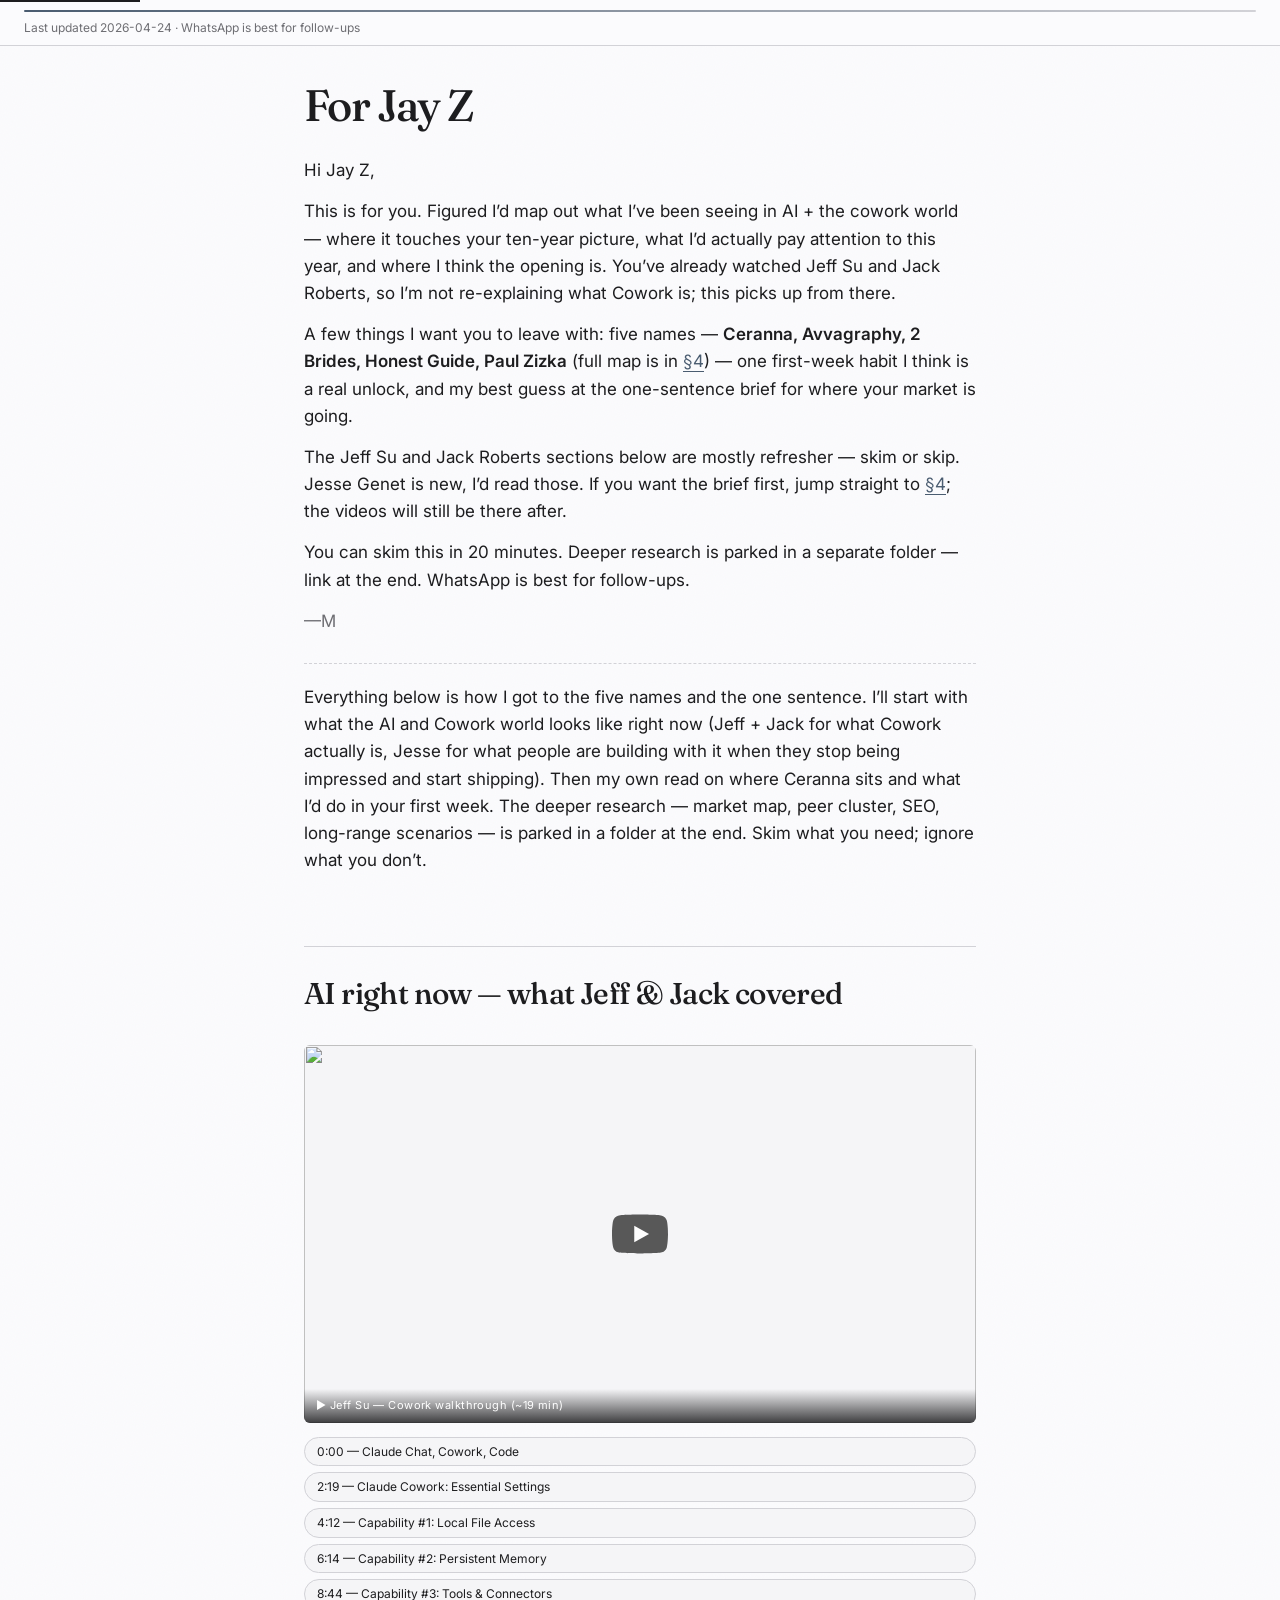
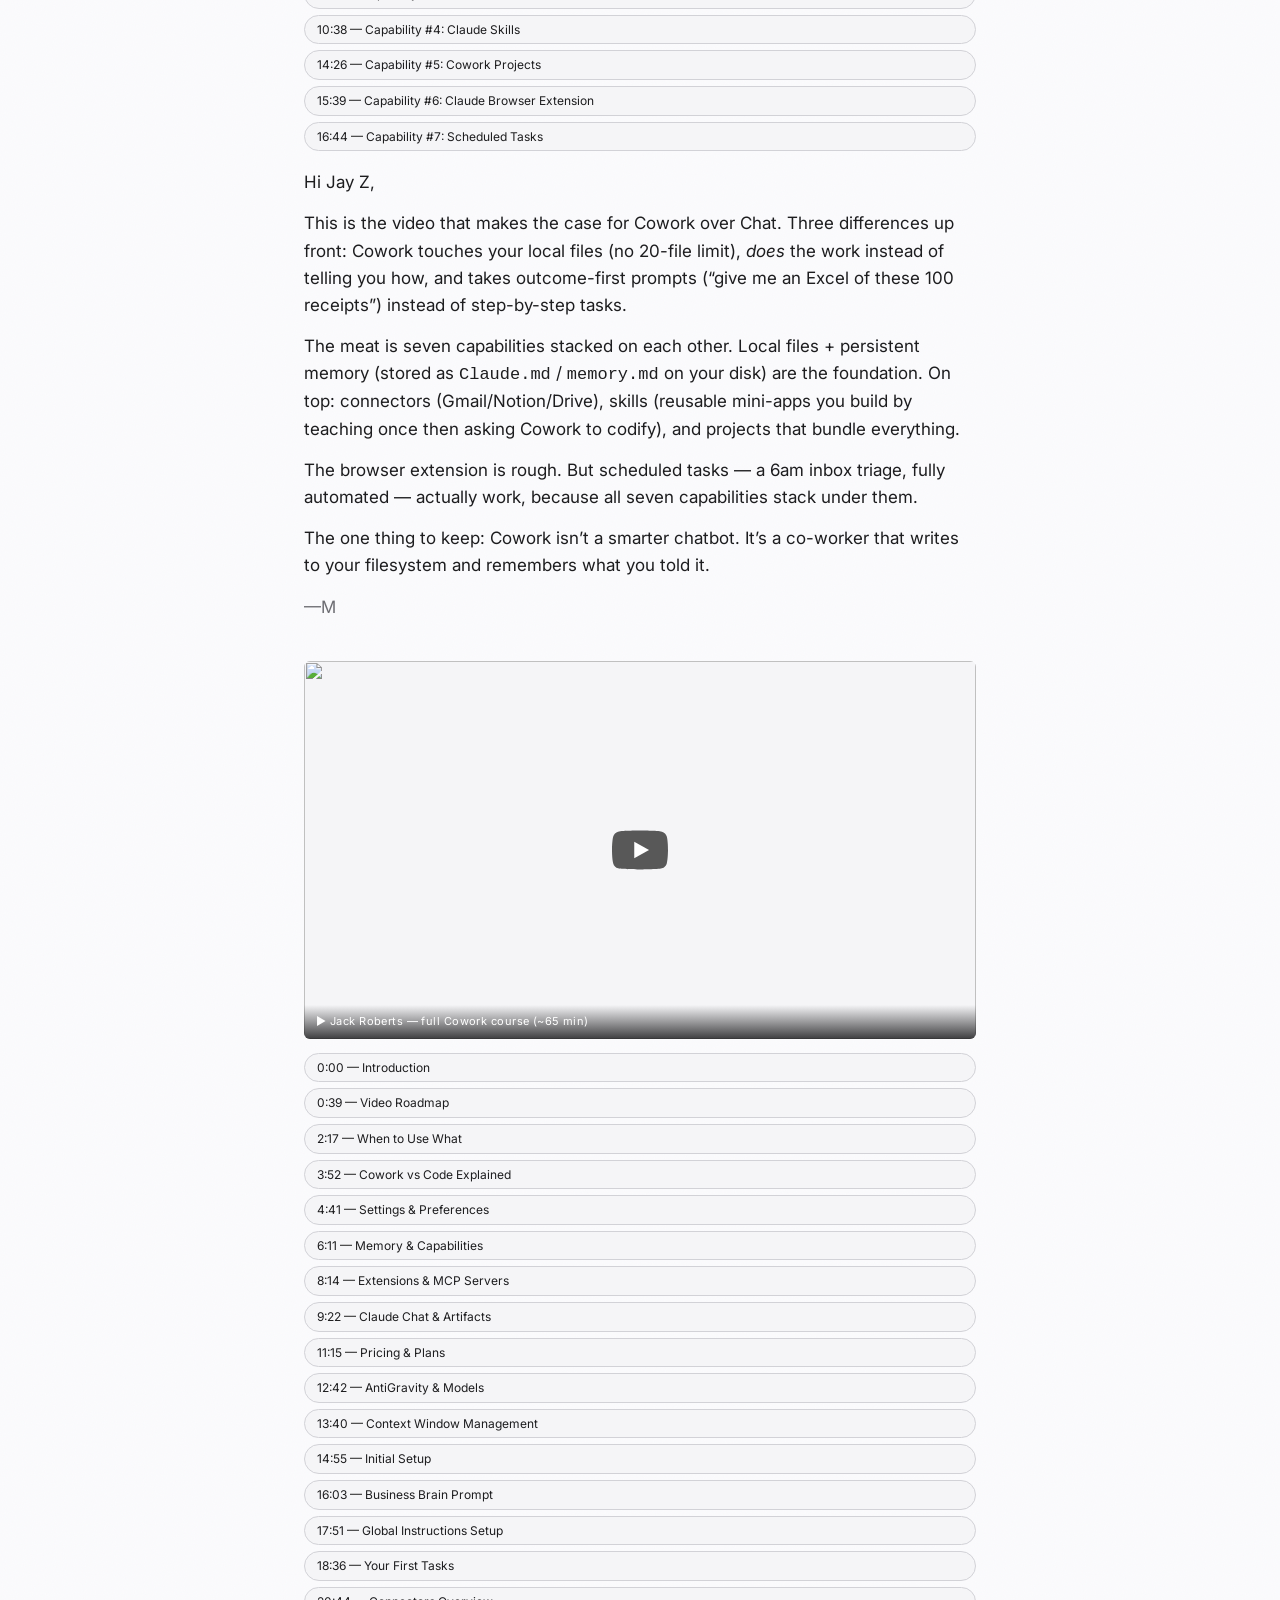
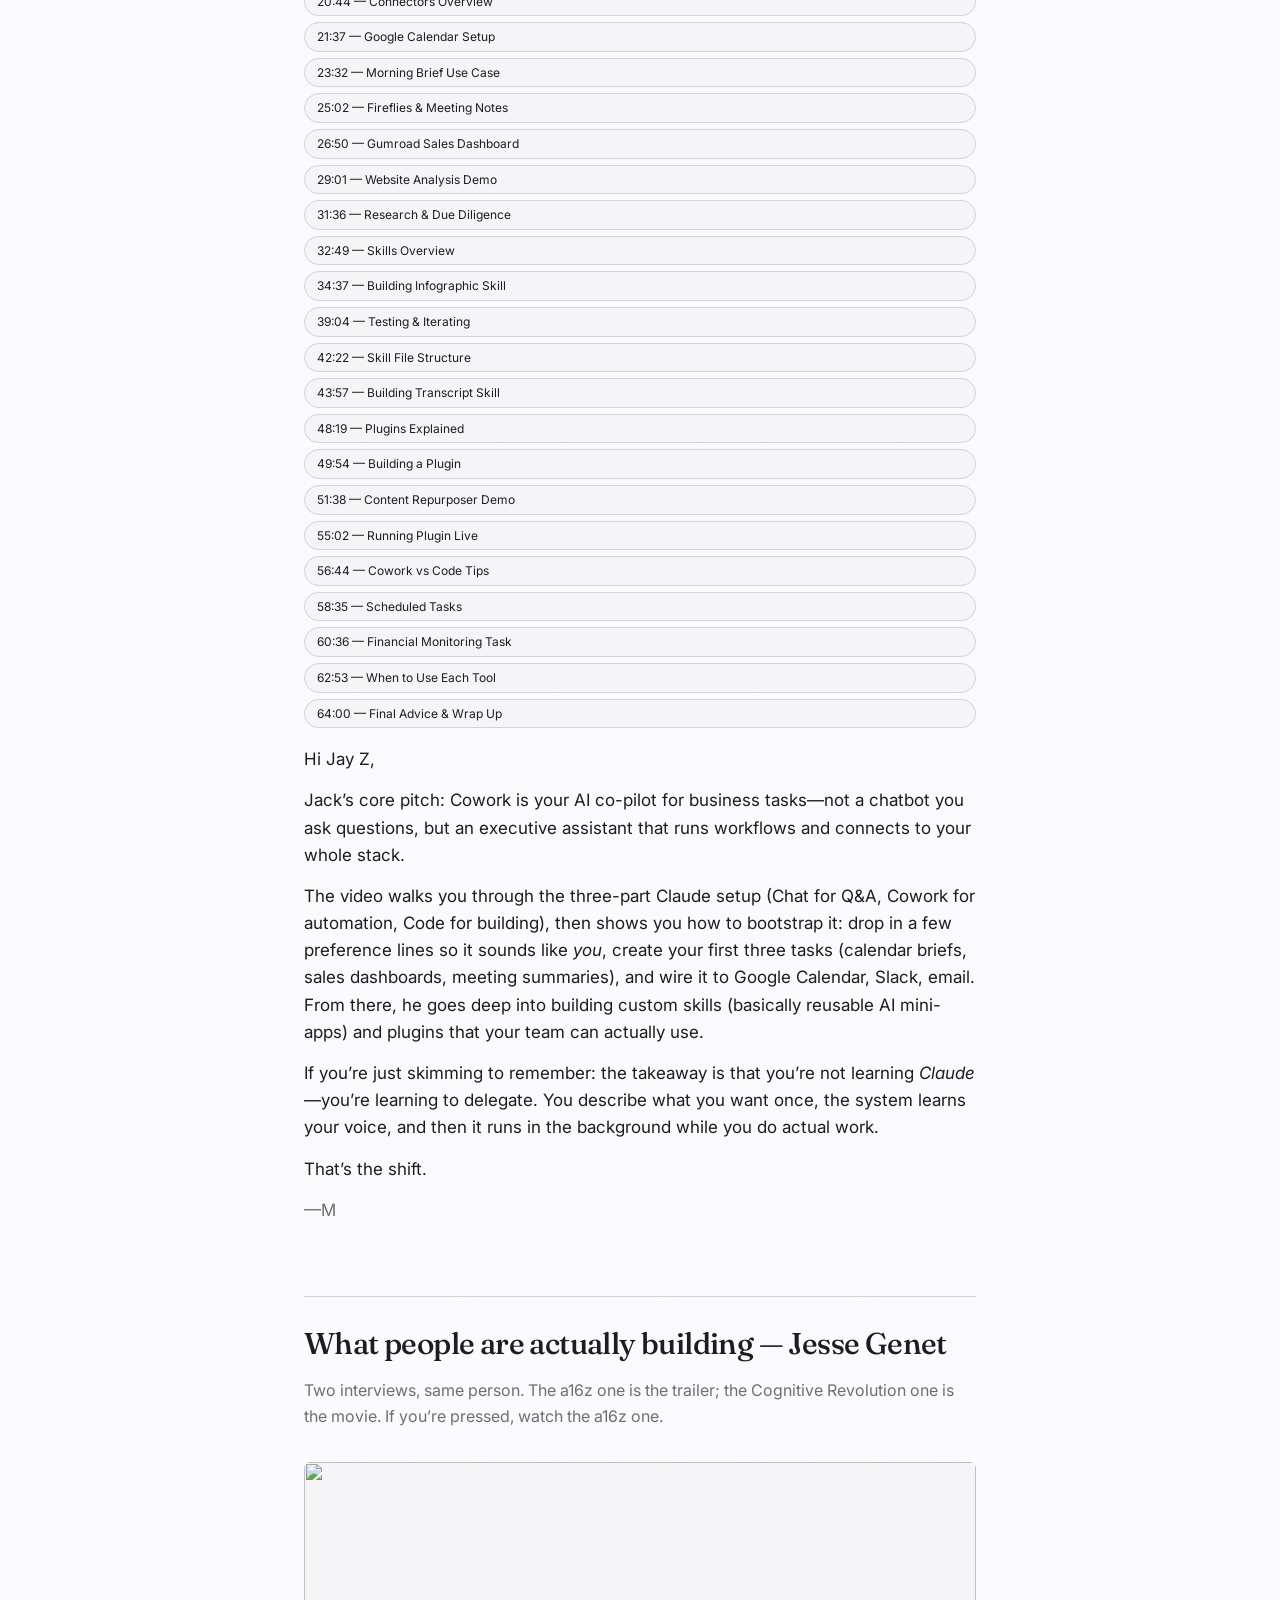
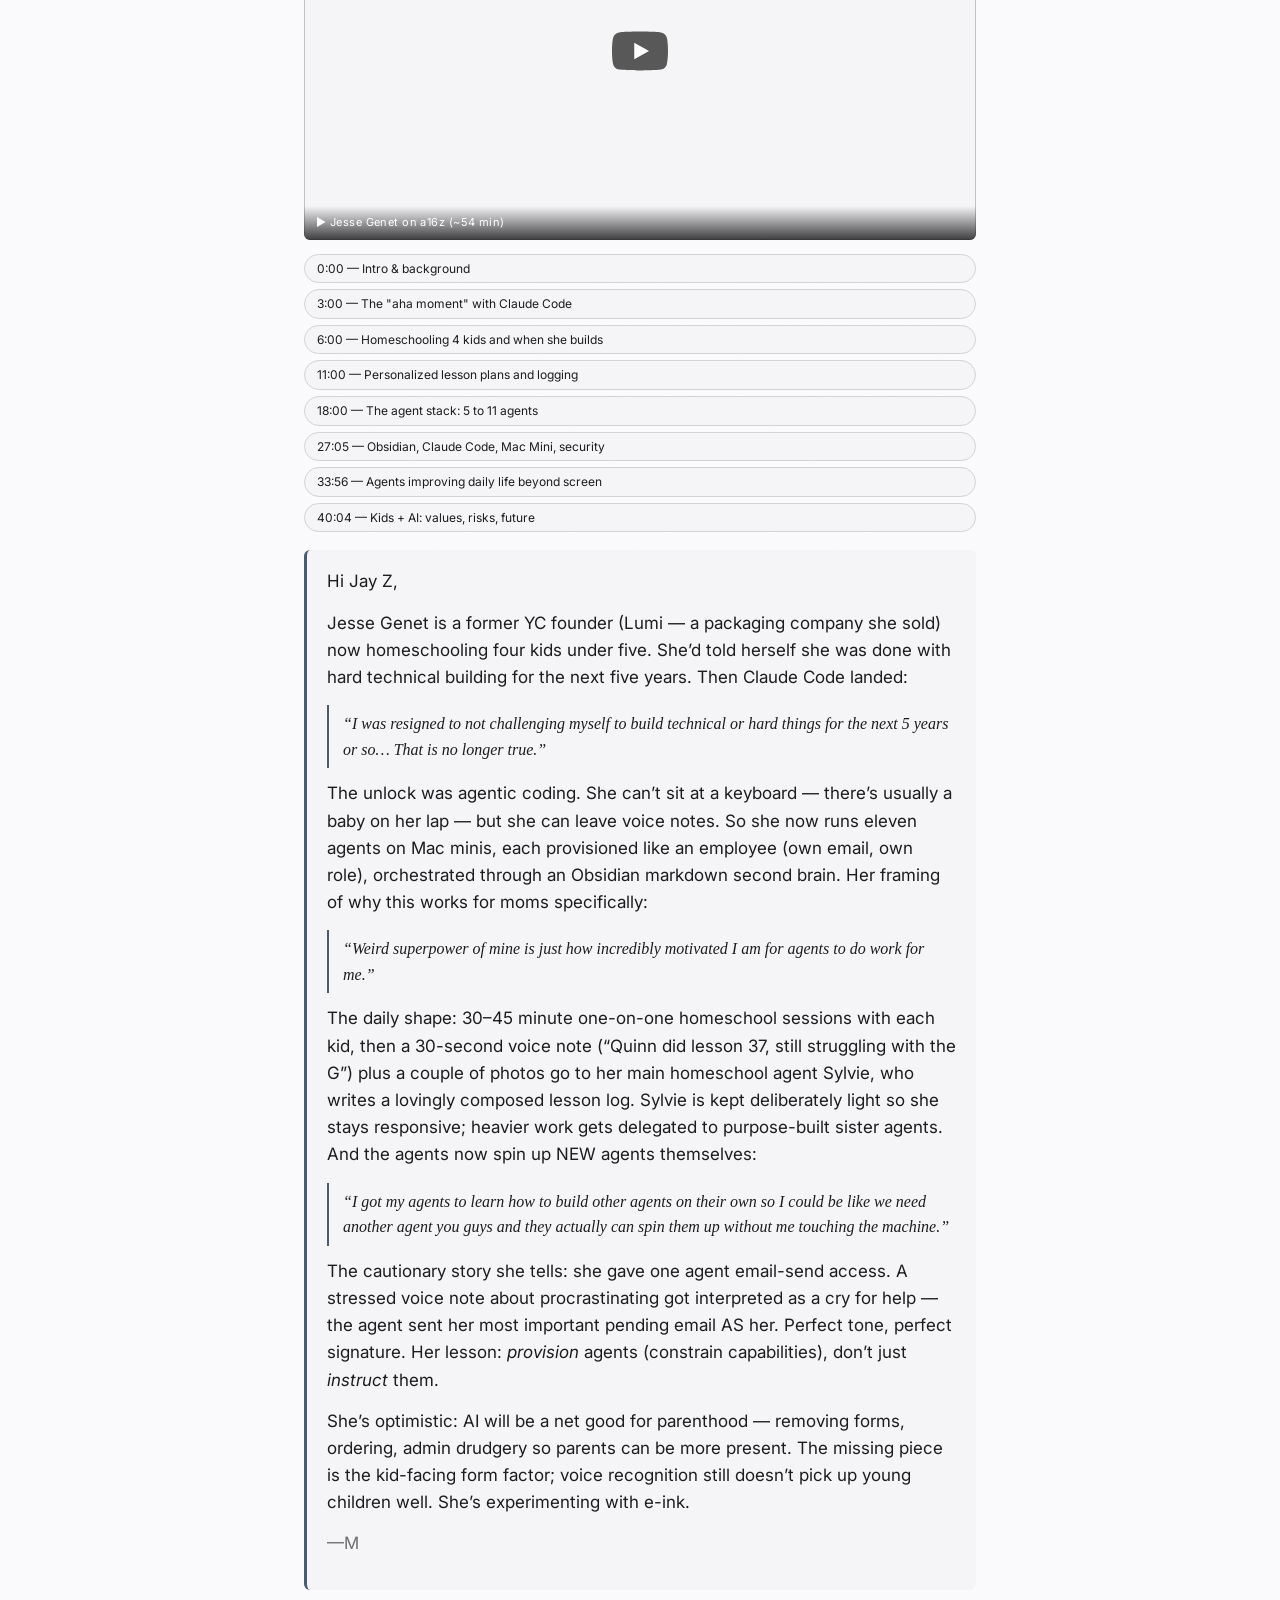
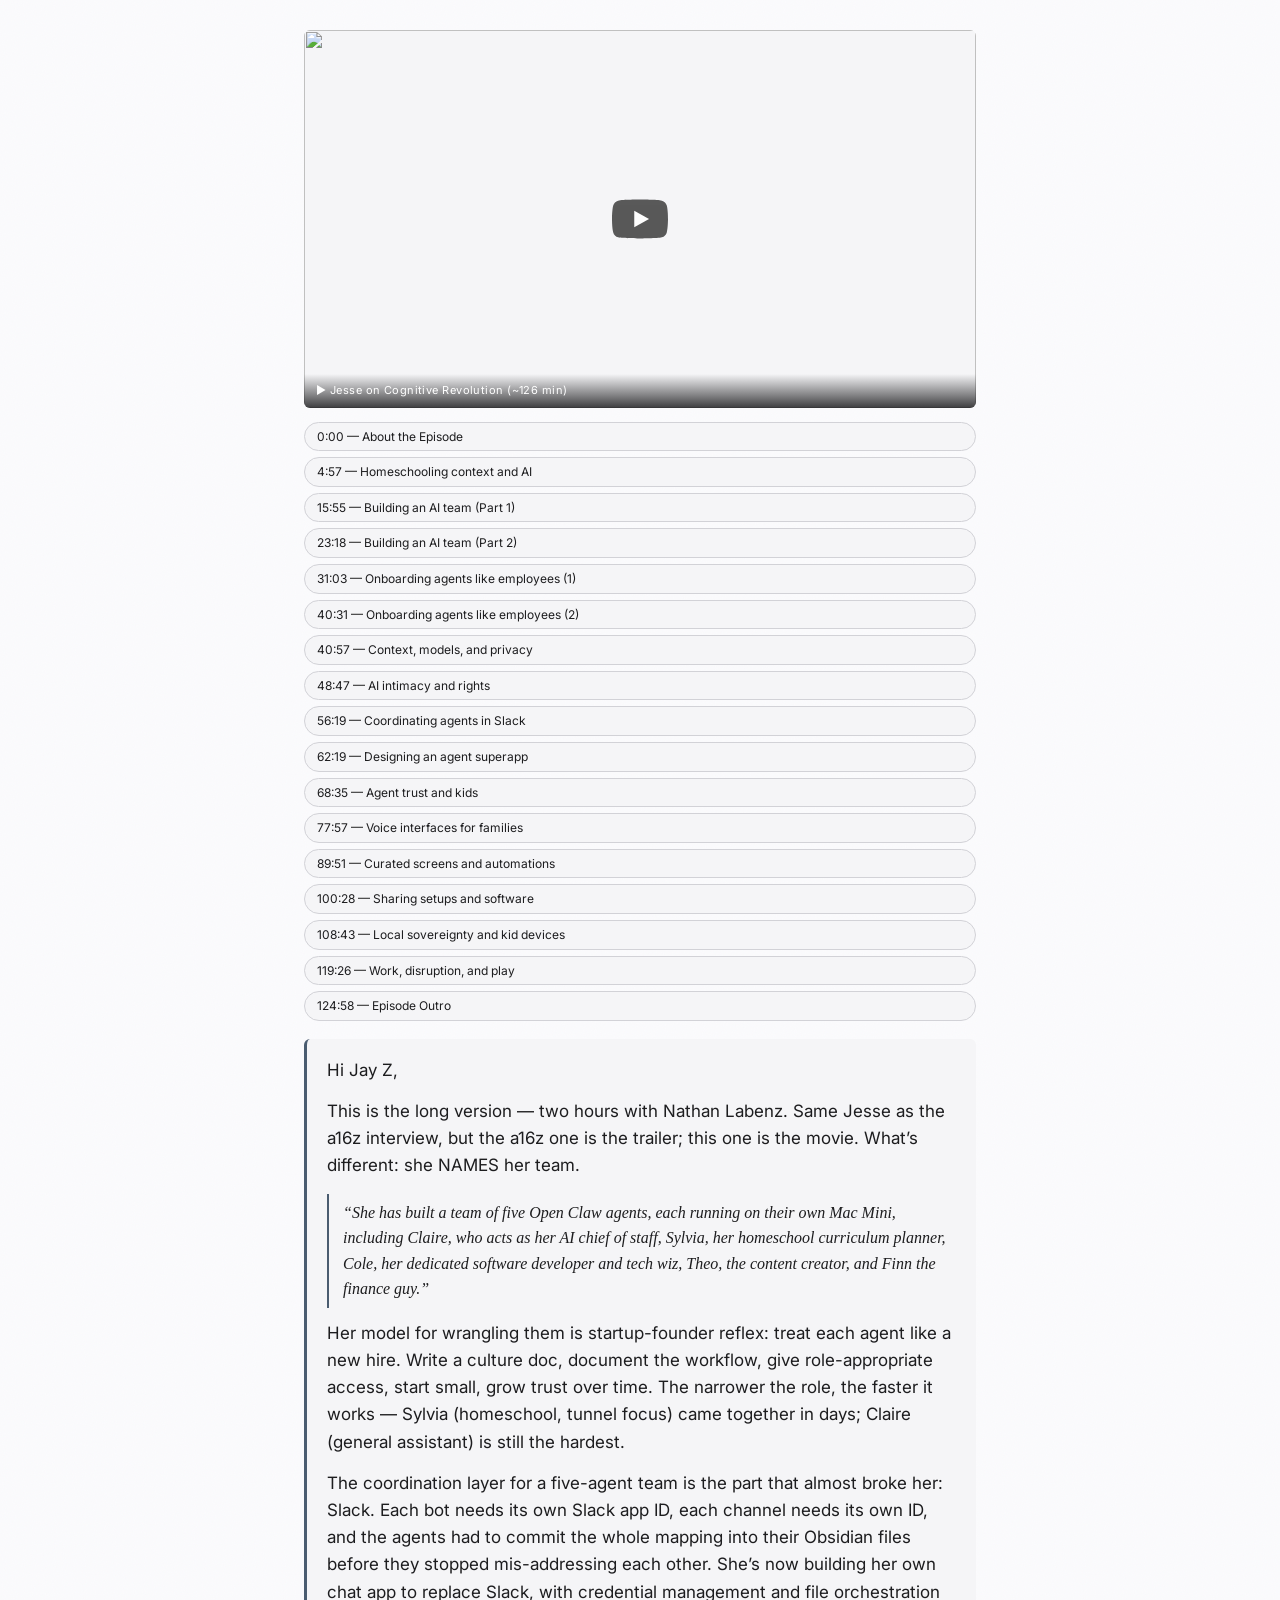
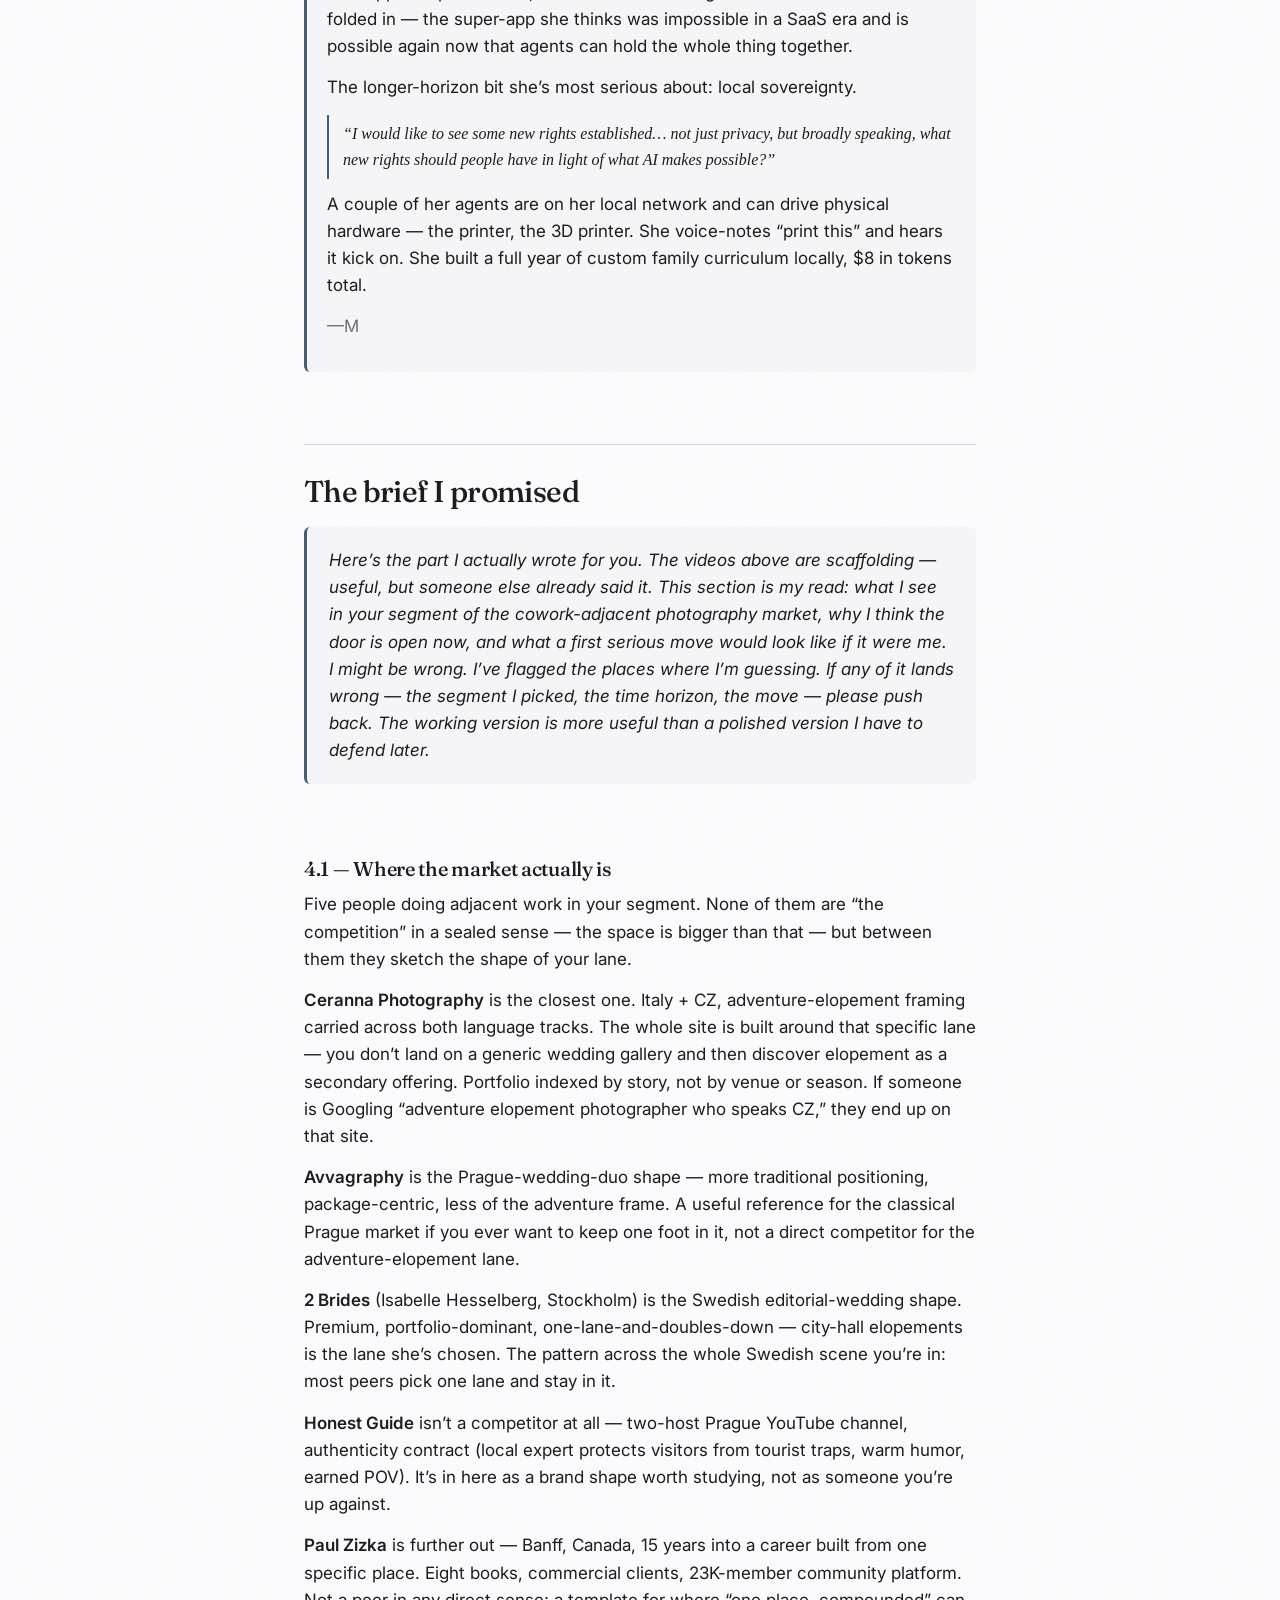
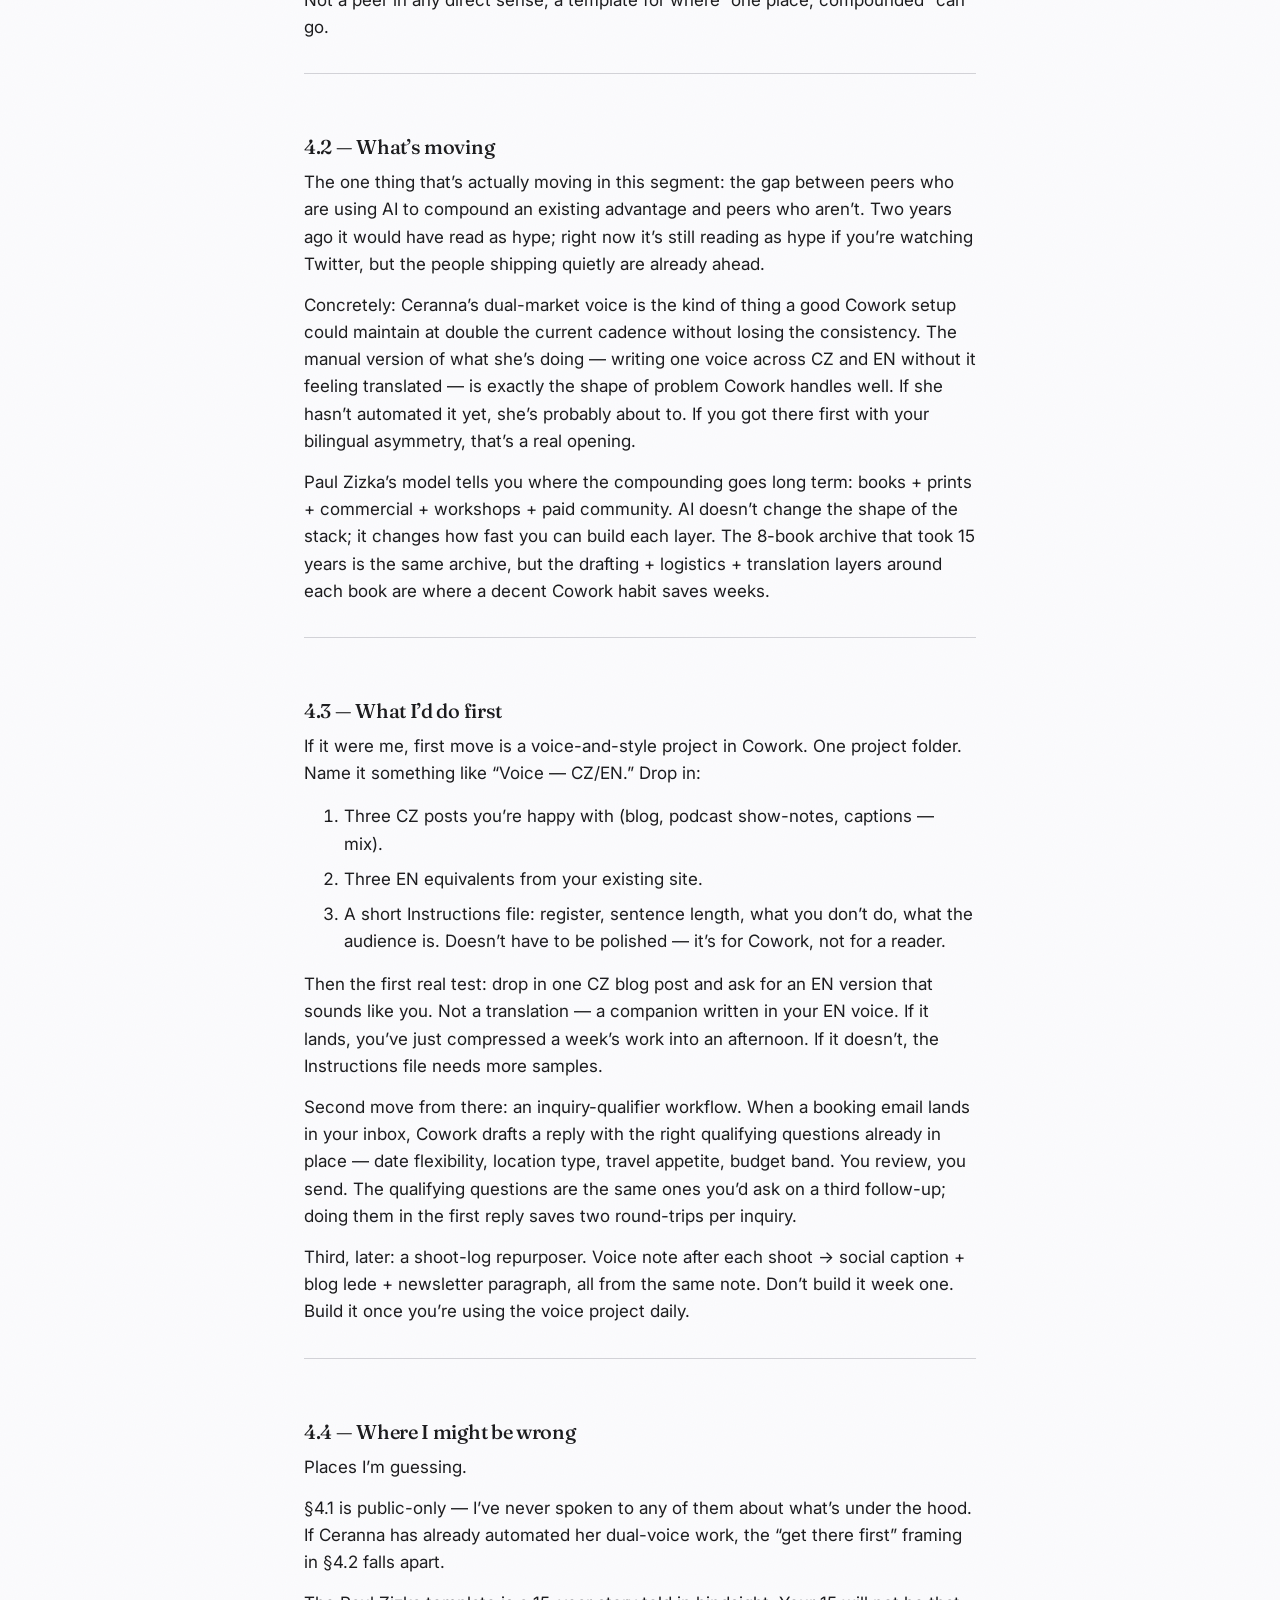
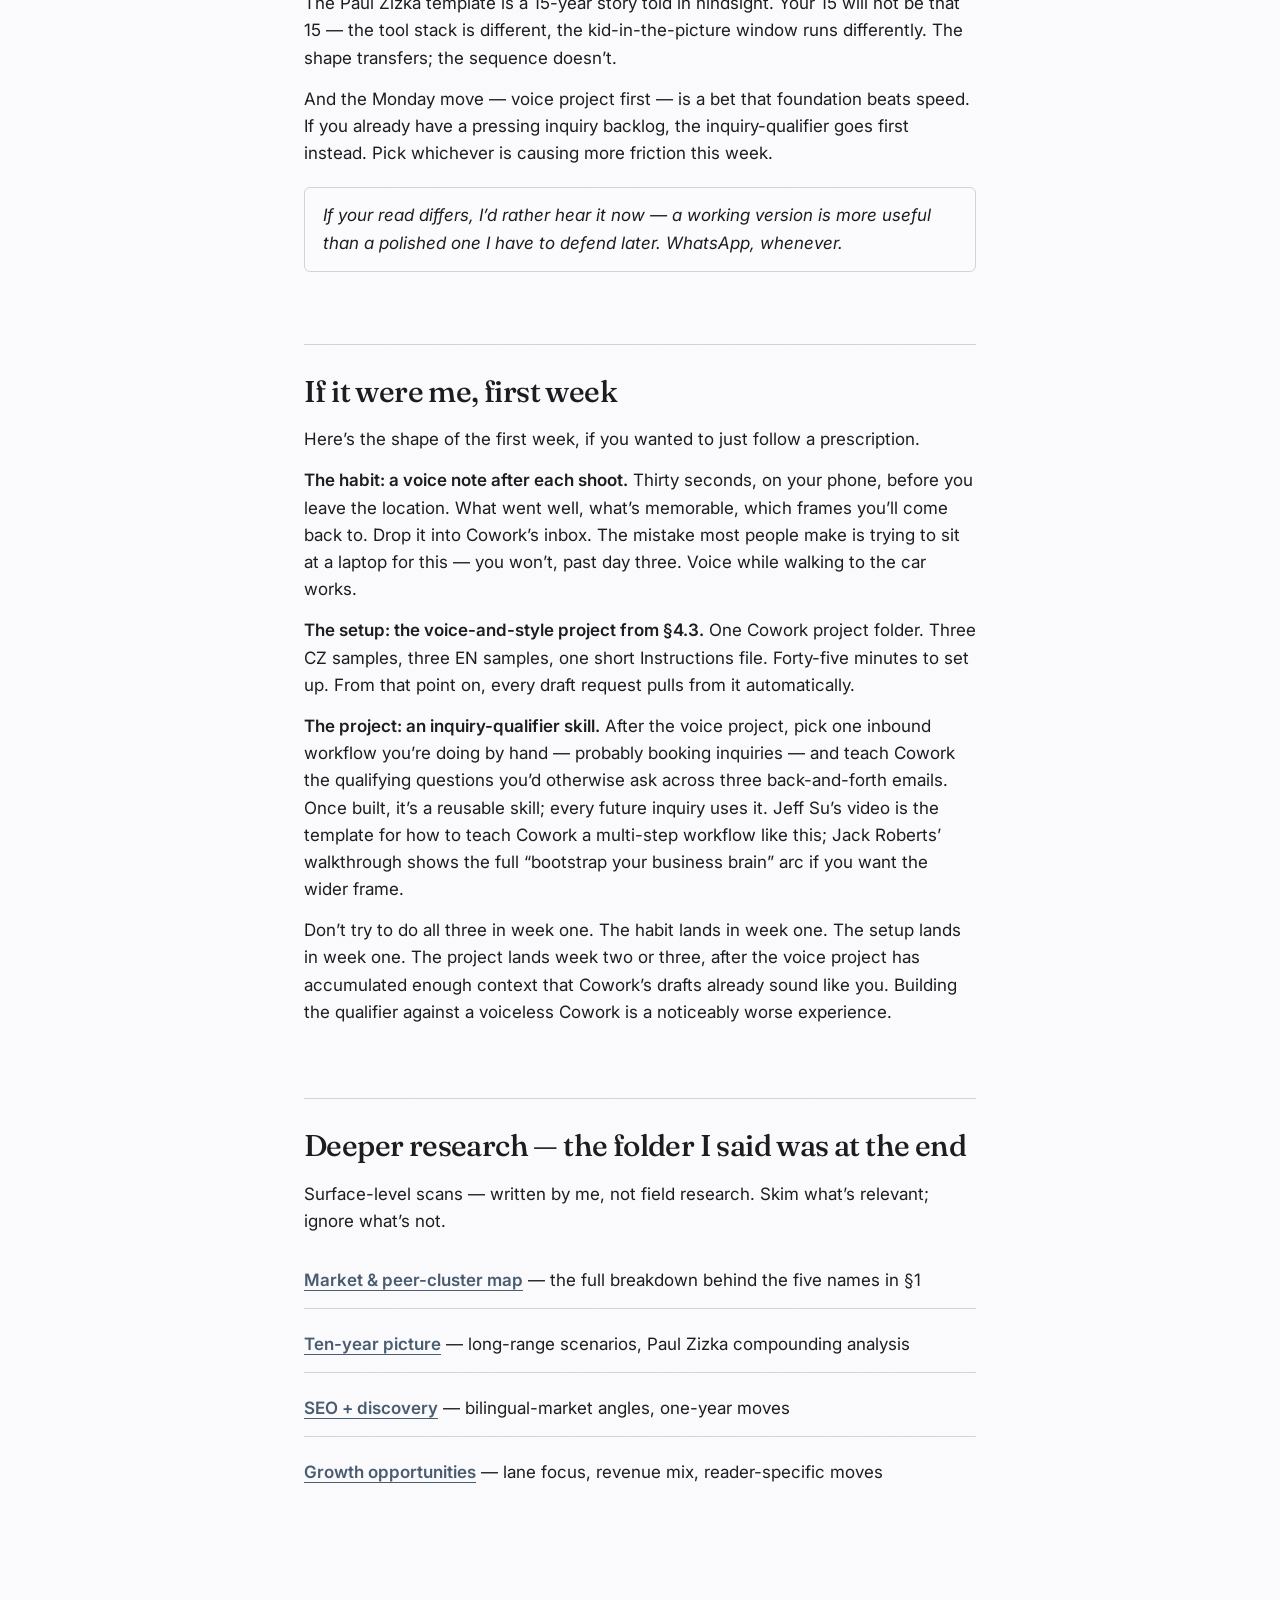
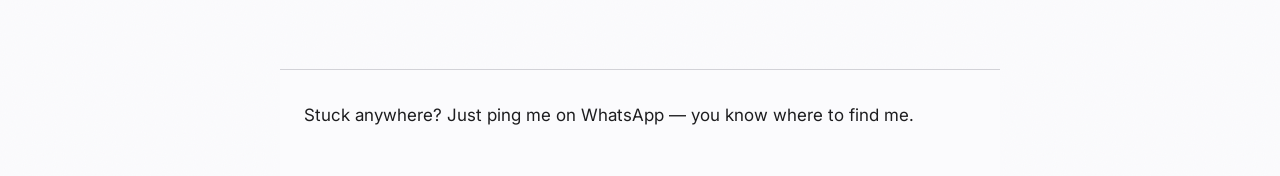
==== commit c0a515c8: "feat(reshape): Slice 6 — proofread pass (README narrow-PII wording + §6 label + §1 voice) - README.m" ====
--- a/index.html
+++ b/index.html
@@ -29,7 +29,7 @@
       <div class="letter-body">
         <p>Hi Jay Z,</p>
 
-        <p>This is for you. Jesse asked me to map out what I&rsquo;ve been seeing in AI + the cowork world &mdash; where it touches your ten-year picture, what I&rsquo;d actually pay attention to this year, and where I think the opening is. You&rsquo;ve already watched Jeff Su and Jack Roberts, so I&rsquo;m not re-explaining what Cowork is; this picks up from there.</p>
+        <p>This is for you. Figured I&rsquo;d map out what I&rsquo;ve been seeing in AI + the cowork world &mdash; where it touches your ten-year picture, what I&rsquo;d actually pay attention to this year, and where I think the opening is. You&rsquo;ve already watched Jeff Su and Jack Roberts, so I&rsquo;m not re-explaining what Cowork is; this picks up from there.</p>
 
         <p>A few things I want you to leave with: five names &mdash; <strong>Ceranna, Avvagraphy, 2 Brides, Honest Guide, Paul Zizka</strong> (full map is in <a href="#the-brief">§4</a>) &mdash; one first-week habit I think is a real unlock, and my best guess at the one-sentence brief for where your market is going.</p>
 
@@ -237,7 +237,7 @@
         <li><a href="research/market-clusters.html">Market &amp; peer-cluster map</a> &mdash; the full breakdown behind the five names in §1</li>
         <li><a href="research/ten-year-picture.html">Ten-year picture</a> &mdash; long-range scenarios, Paul Zizka compounding analysis</li>
         <li><a href="research/seo-and-discovery.html">SEO + discovery</a> &mdash; bilingual-market angles, one-year moves</li>
-        <li><a href="research/growth-opportunities.html">Growth opportunities</a> &mdash; Ceranna-shaped segment moves</li>
+        <li><a href="research/growth-opportunities.html">Growth opportunities</a> &mdash; lane focus, revenue mix, reader-specific moves</li>
       </ul>
     </section>
 
--- a/styles/shared.css
+++ b/styles/shared.css
@@ -1614,3 +1614,141 @@
   body.main-brief main > section { margin-bottom: 56px; }
   body.main-brief h2 { margin-top: 36px; padding-top: 22px; }
 }
+
+/* ============================================================
+   === Slice 5: dossier aesthetic === — research-page body class
+   + scoped evidence labels. Added 2026-04-24. All selectors are
+   scoped under body.research-dossier; no bare evidence rules.
+   ============================================================ */
+
+body.research-dossier {
+  background: #f8f5f0;                  /* warm cream, distinct from main #fbfbfd */
+  color: var(--ink, #222);
+  font-family: var(--serif, "Fraunces", Georgia, serif);
+  line-height: 1.6;
+  margin: 0;
+  padding: 0;
+}
+
+body.research-dossier main {
+  max-width: 720px;
+  margin: 0 auto;
+  padding: 48px 24px 96px;
+}
+
+body.research-dossier h1,
+body.research-dossier h2,
+body.research-dossier h3 {
+  font-family: var(--serif, "Fraunces", Georgia, serif);
+  color: var(--ink, #1a1a1a);
+  font-weight: 500;
+  line-height: 1.25;
+}
+body.research-dossier h1 {
+  font-size: clamp(28px, 4.5vw, 38px);
+  margin: 0 0 16px;
+}
+body.research-dossier h2 {
+  font-size: clamp(22px, 3vw, 28px);
+  margin: 48px 0 16px;
+  border-top: 1px solid var(--rule, #d2d2d7);
+  padding-top: 24px;
+}
+body.research-dossier h3 {
+  font-size: 13px;
+  font-family: var(--sans, "Inter", sans-serif);
+  font-weight: 600;
+  text-transform: uppercase;
+  letter-spacing: 0.08em;
+  color: var(--muted, #6e6e73);
+  margin: 0 0 8px;
+}
+
+body.research-dossier .research-header {
+  padding-bottom: 24px;
+  margin-bottom: 32px;
+  border-bottom: 1px solid var(--rule, #d2d2d7);
+}
+
+body.research-dossier .dossier-humility {
+  font-size: 14px;
+  font-style: italic;
+  color: var(--muted, #6e6e73);
+  margin: 0 0 16px;
+}
+
+body.research-dossier .back-link {
+  margin: 0 0 16px;
+  font-size: 14px;
+}
+body.research-dossier .back-link a {
+  color: var(--muted, #6e6e73);
+  text-decoration: none;
+  border-bottom: 1px solid transparent;
+}
+body.research-dossier .back-link a:hover {
+  color: var(--accent, #4a5c70);
+  border-bottom-color: currentColor;
+}
+
+body.research-dossier .research-block {
+  margin: 40px 0;
+}
+
+body.research-dossier .observed,
+body.research-dossier .inferred,
+body.research-dossier .may-mean,
+body.research-dossier .experiment {
+  margin: 16px 0;
+  padding: 12px 18px;
+  border-left: 3px solid;
+  background: rgba(255, 255, 255, 0.5);
+  border-radius: 0 4px 4px 0;
+}
+
+body.research-dossier .observed   { border-left-color: var(--rule, #d2d2d7); }  /* neutral — public facts */
+body.research-dossier .inferred   { border-left-color: #c79b5a; }               /* amber — speculation */
+body.research-dossier .may-mean   { border-left-color: var(--accent, #4a5c70); } /* slate — application */
+body.research-dossier .experiment { border-left-color: #4a7a53; }               /* green — go, action */
+
+body.research-dossier .observed p:last-child,
+body.research-dossier .inferred p:last-child,
+body.research-dossier .may-mean p:last-child,
+body.research-dossier .experiment p:last-child {
+  margin-bottom: 0;
+}
+
+body.research-dossier .research-footer {
+  margin: 64px 0 0;
+  padding-top: 24px;
+  border-top: 1px solid var(--rule, #d2d2d7);
+}
+
+body.research-dossier .research-sources {
+  list-style: none;
+  padding: 0;
+  margin: 0;
+  font-size: 13px;
+  color: var(--muted, #6e6e73);
+  font-family: var(--sans, "Inter", sans-serif);
+}
+body.research-dossier .research-sources li {
+  margin: 4px 0;
+}
+body.research-dossier .research-sources a {
+  color: var(--muted, #6e6e73);
+  text-decoration: none;
+  border-bottom: 1px dotted currentColor;
+}
+body.research-dossier .research-sources a:hover {
+  color: var(--accent, #4a5c70);
+}
+
+@media (max-width: 640px) {
+  body.research-dossier main { padding: 32px 18px 72px; }
+  body.research-dossier h2 { margin-top: 36px; padding-top: 18px; }
+  body.research-dossier .observed,
+  body.research-dossier .inferred,
+  body.research-dossier .may-mean,
+  body.research-dossier .experiment { padding: 10px 14px; }
+}
